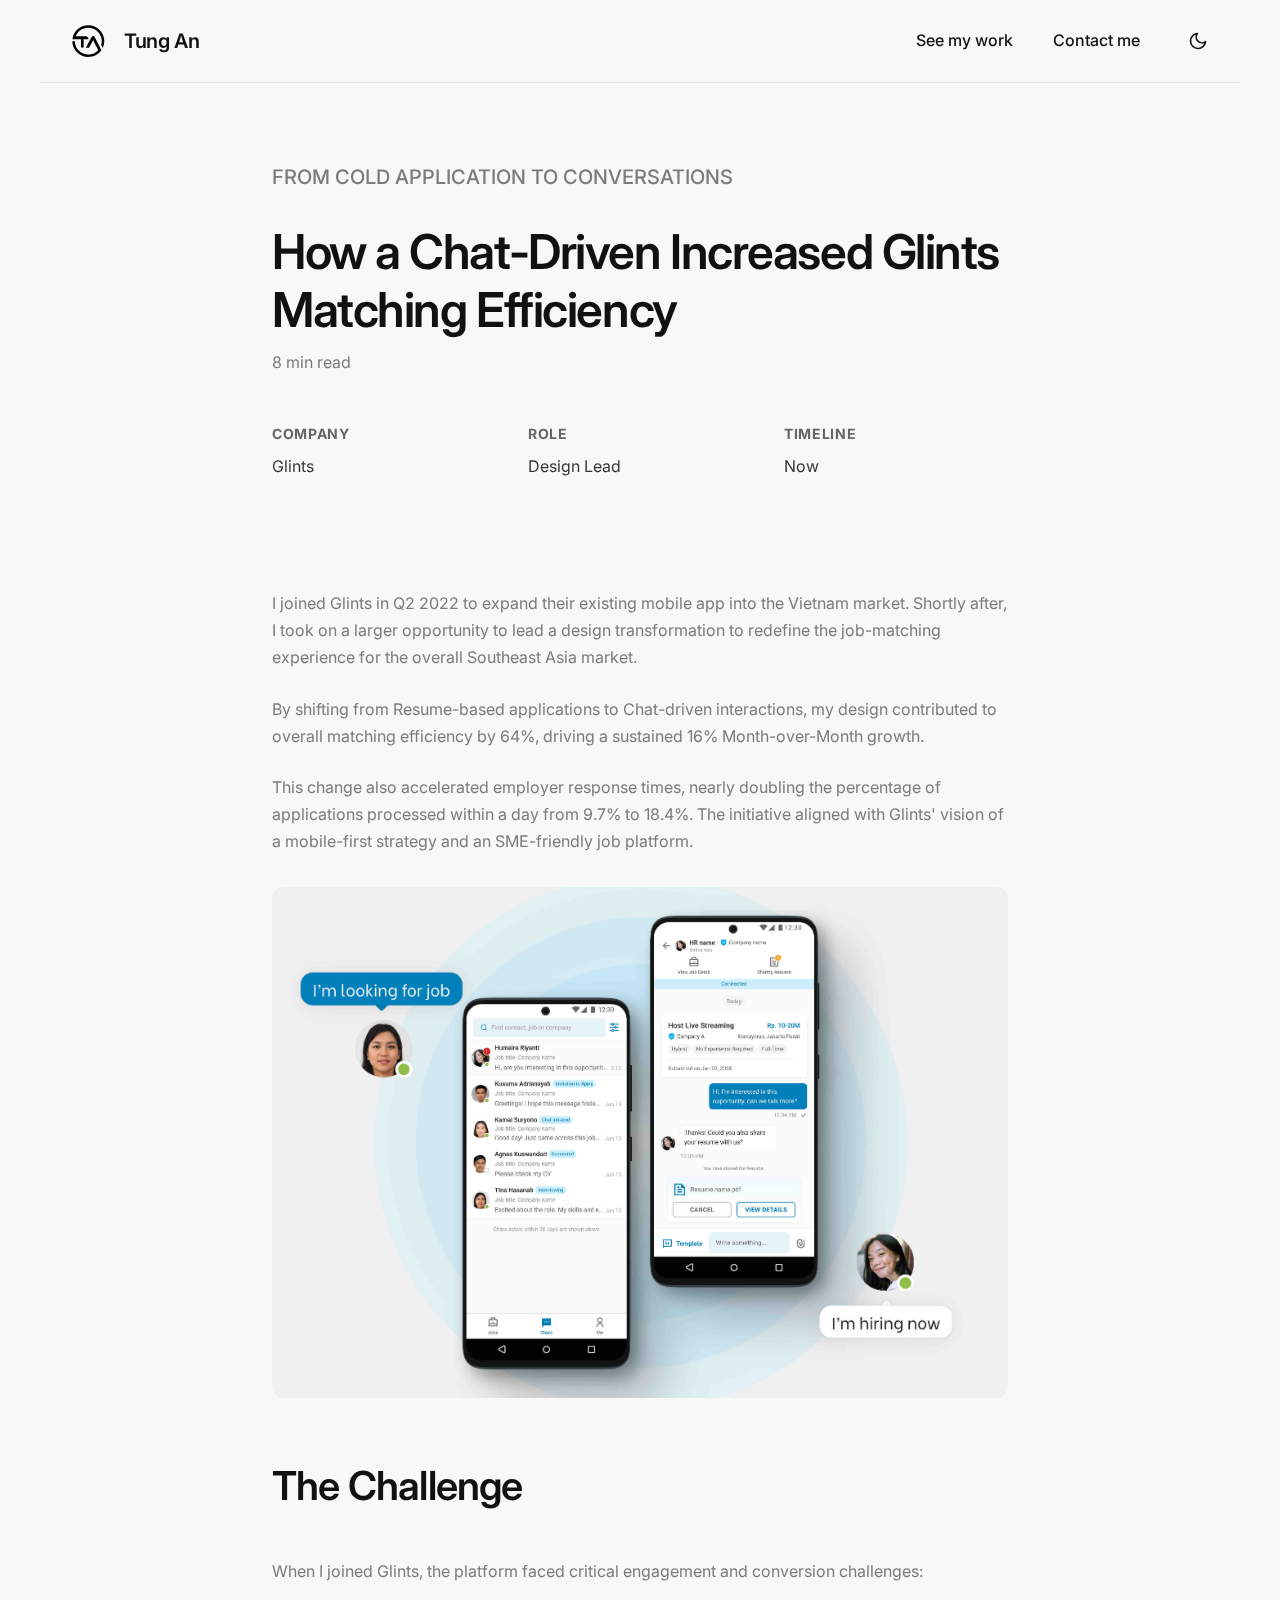
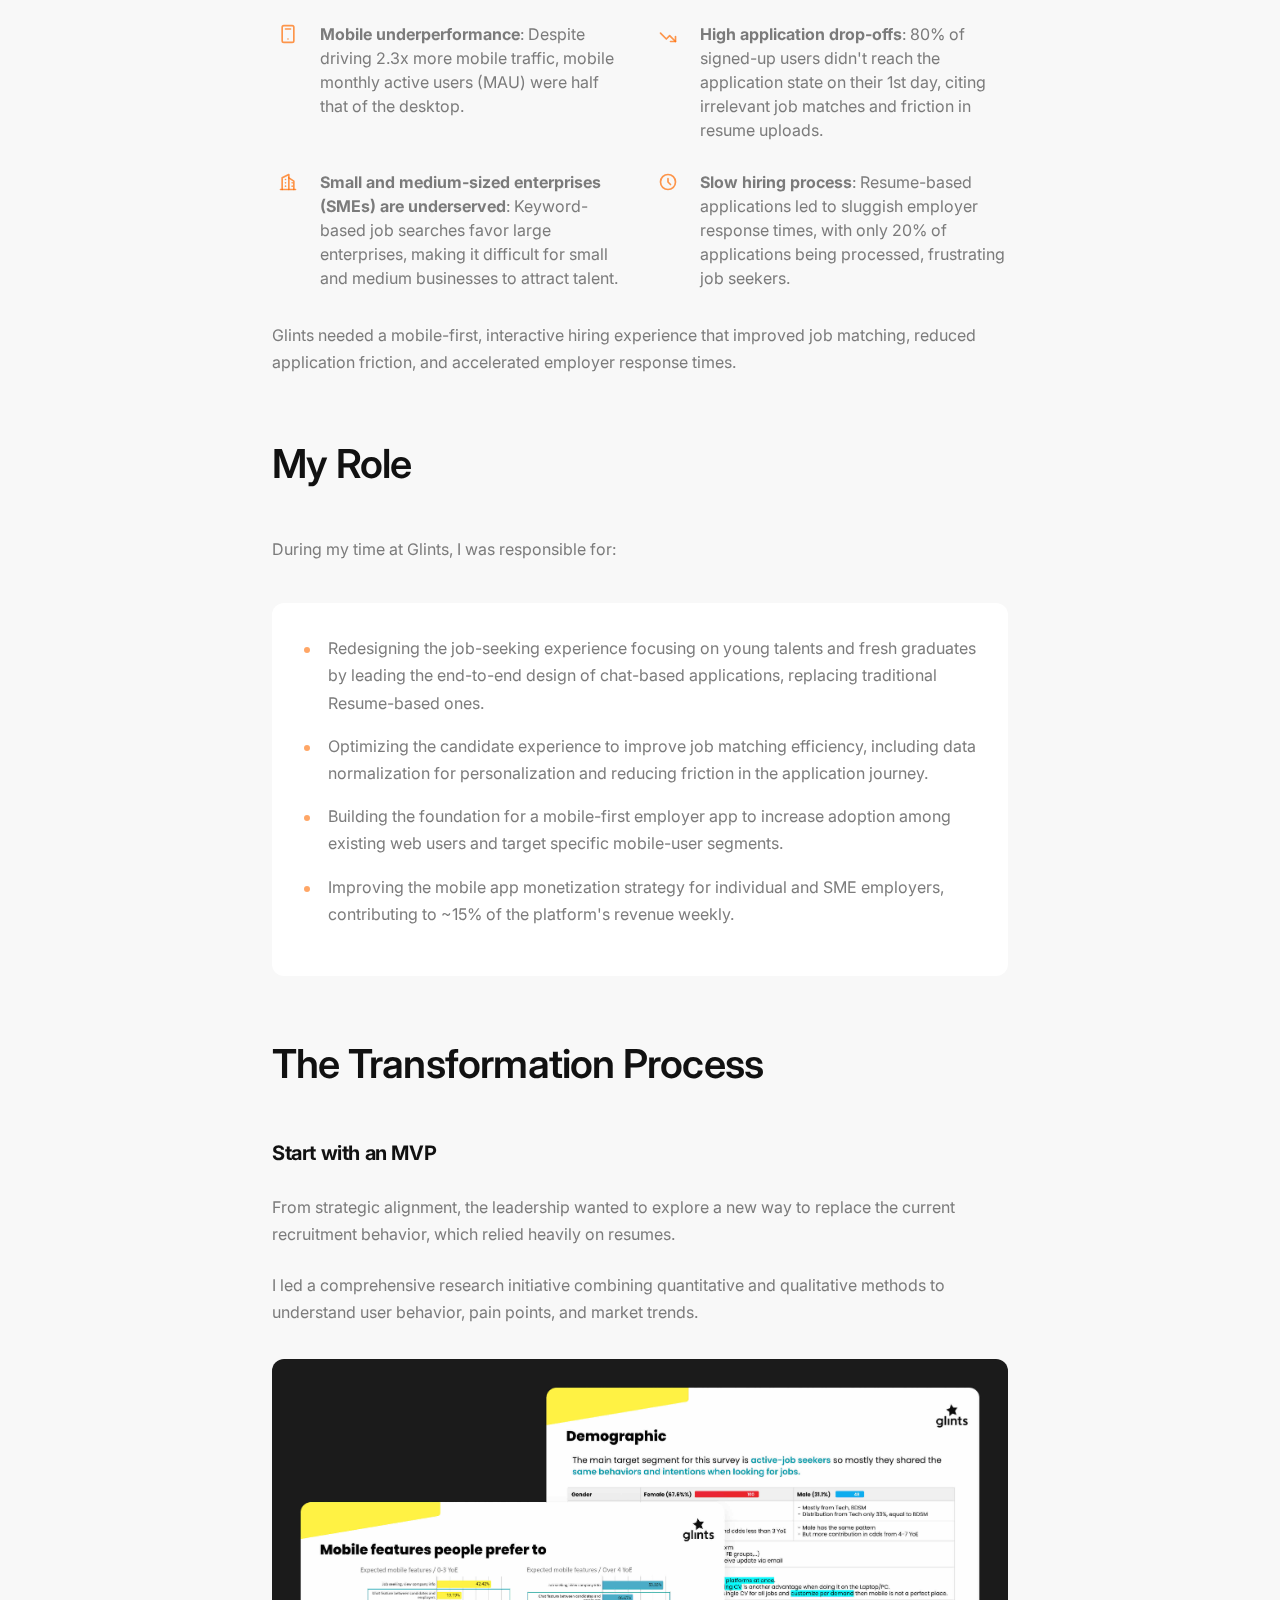
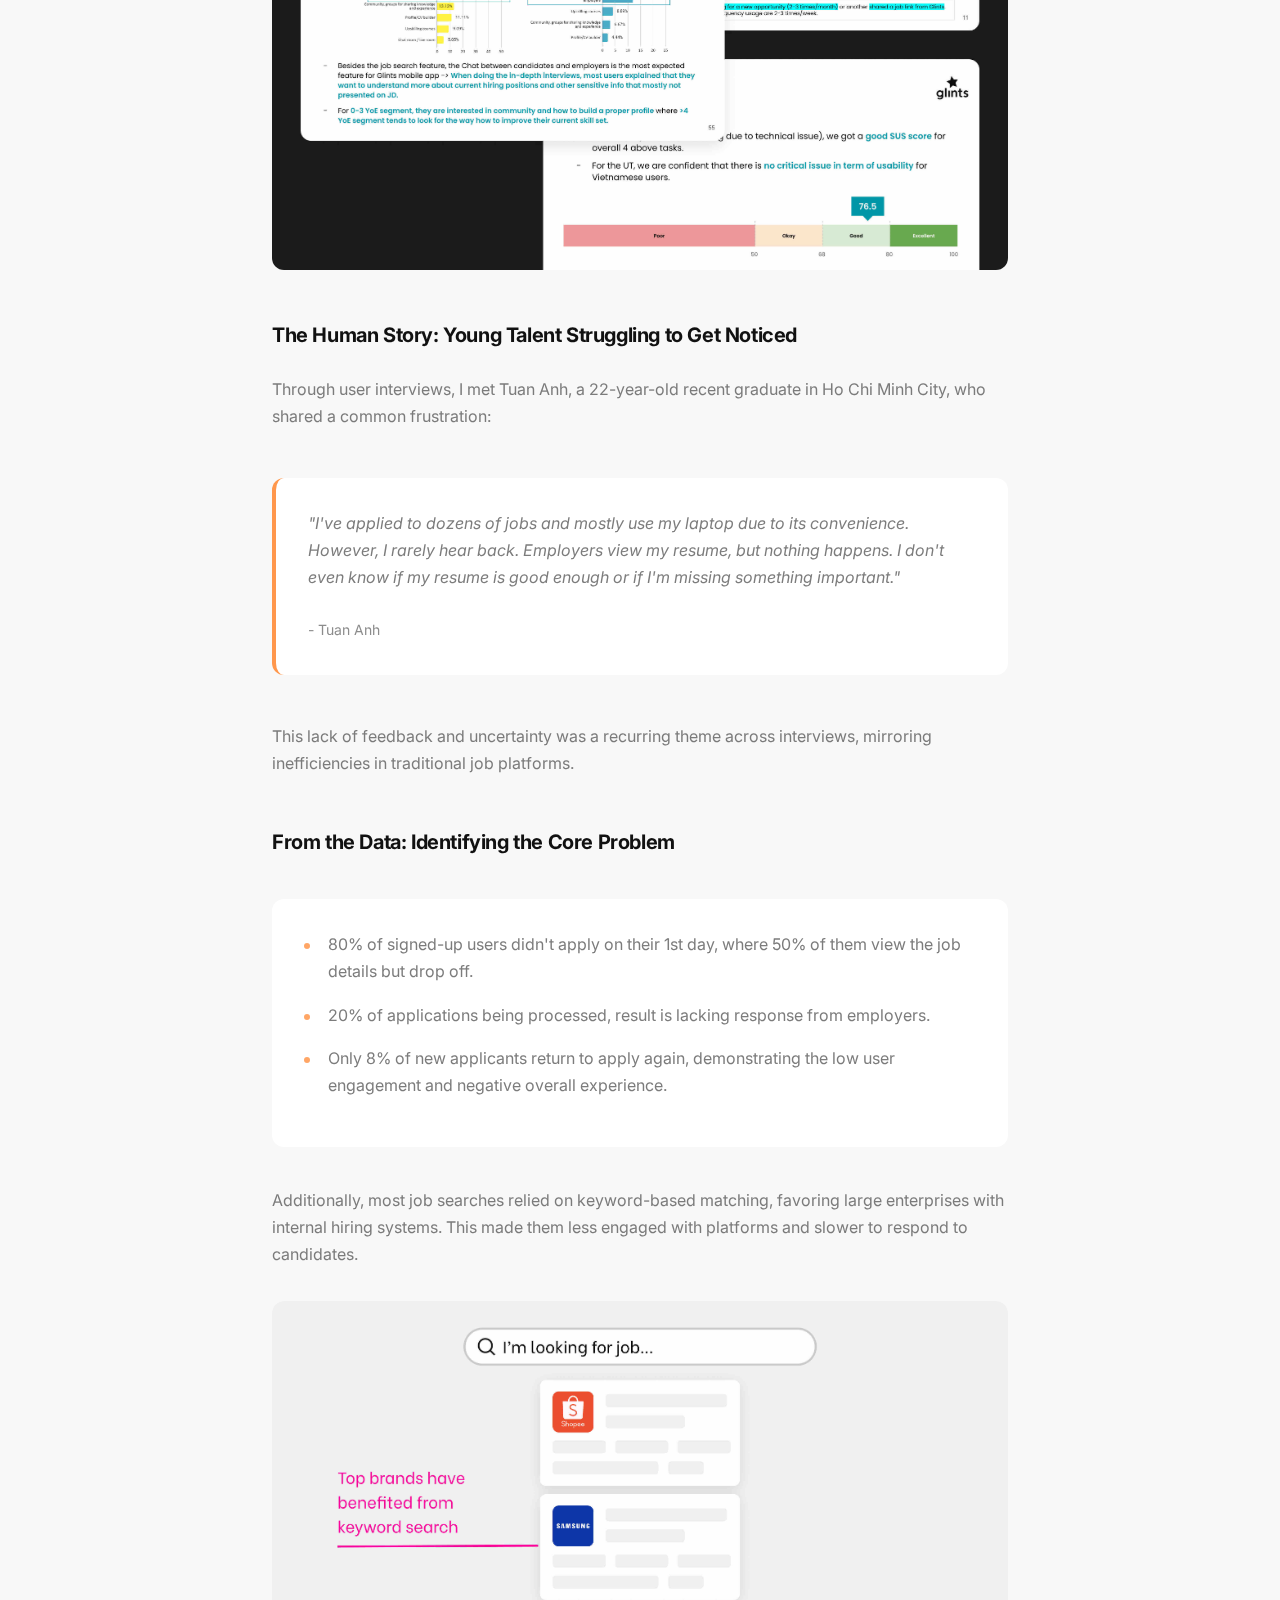
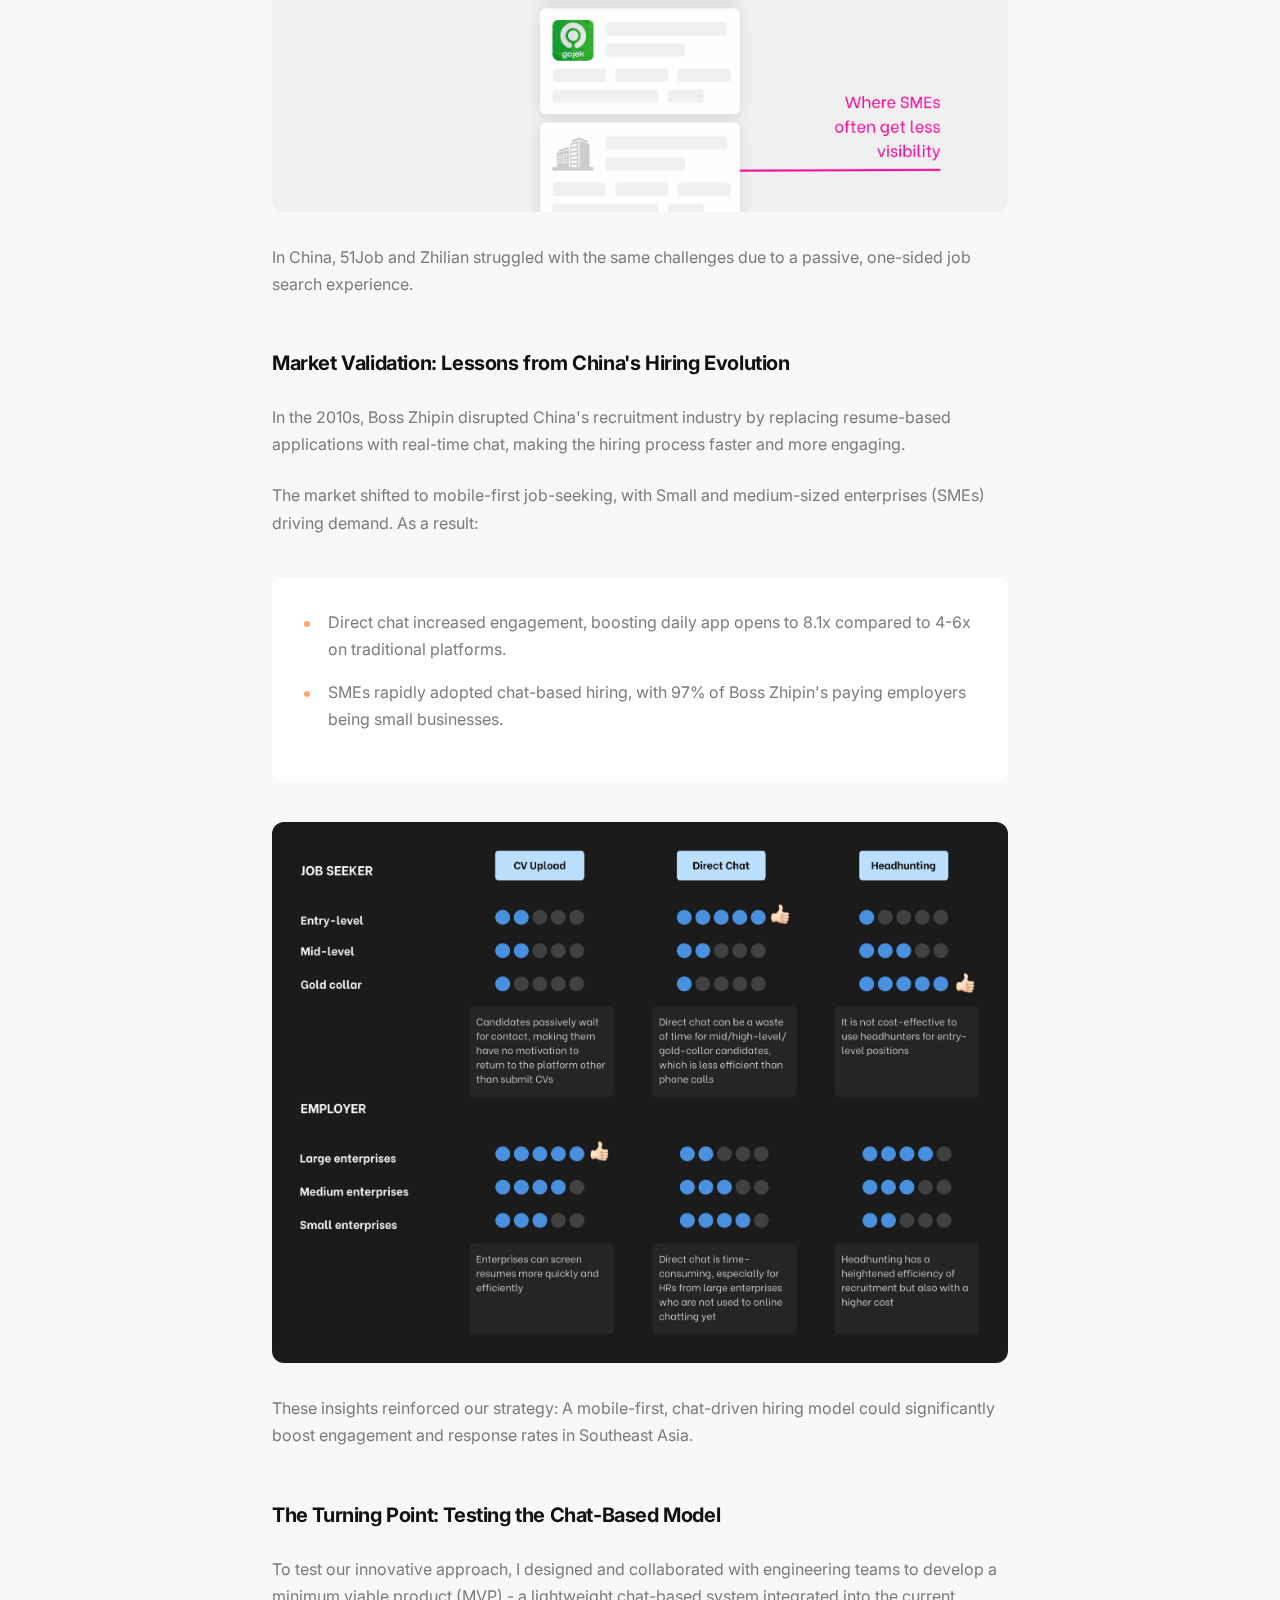
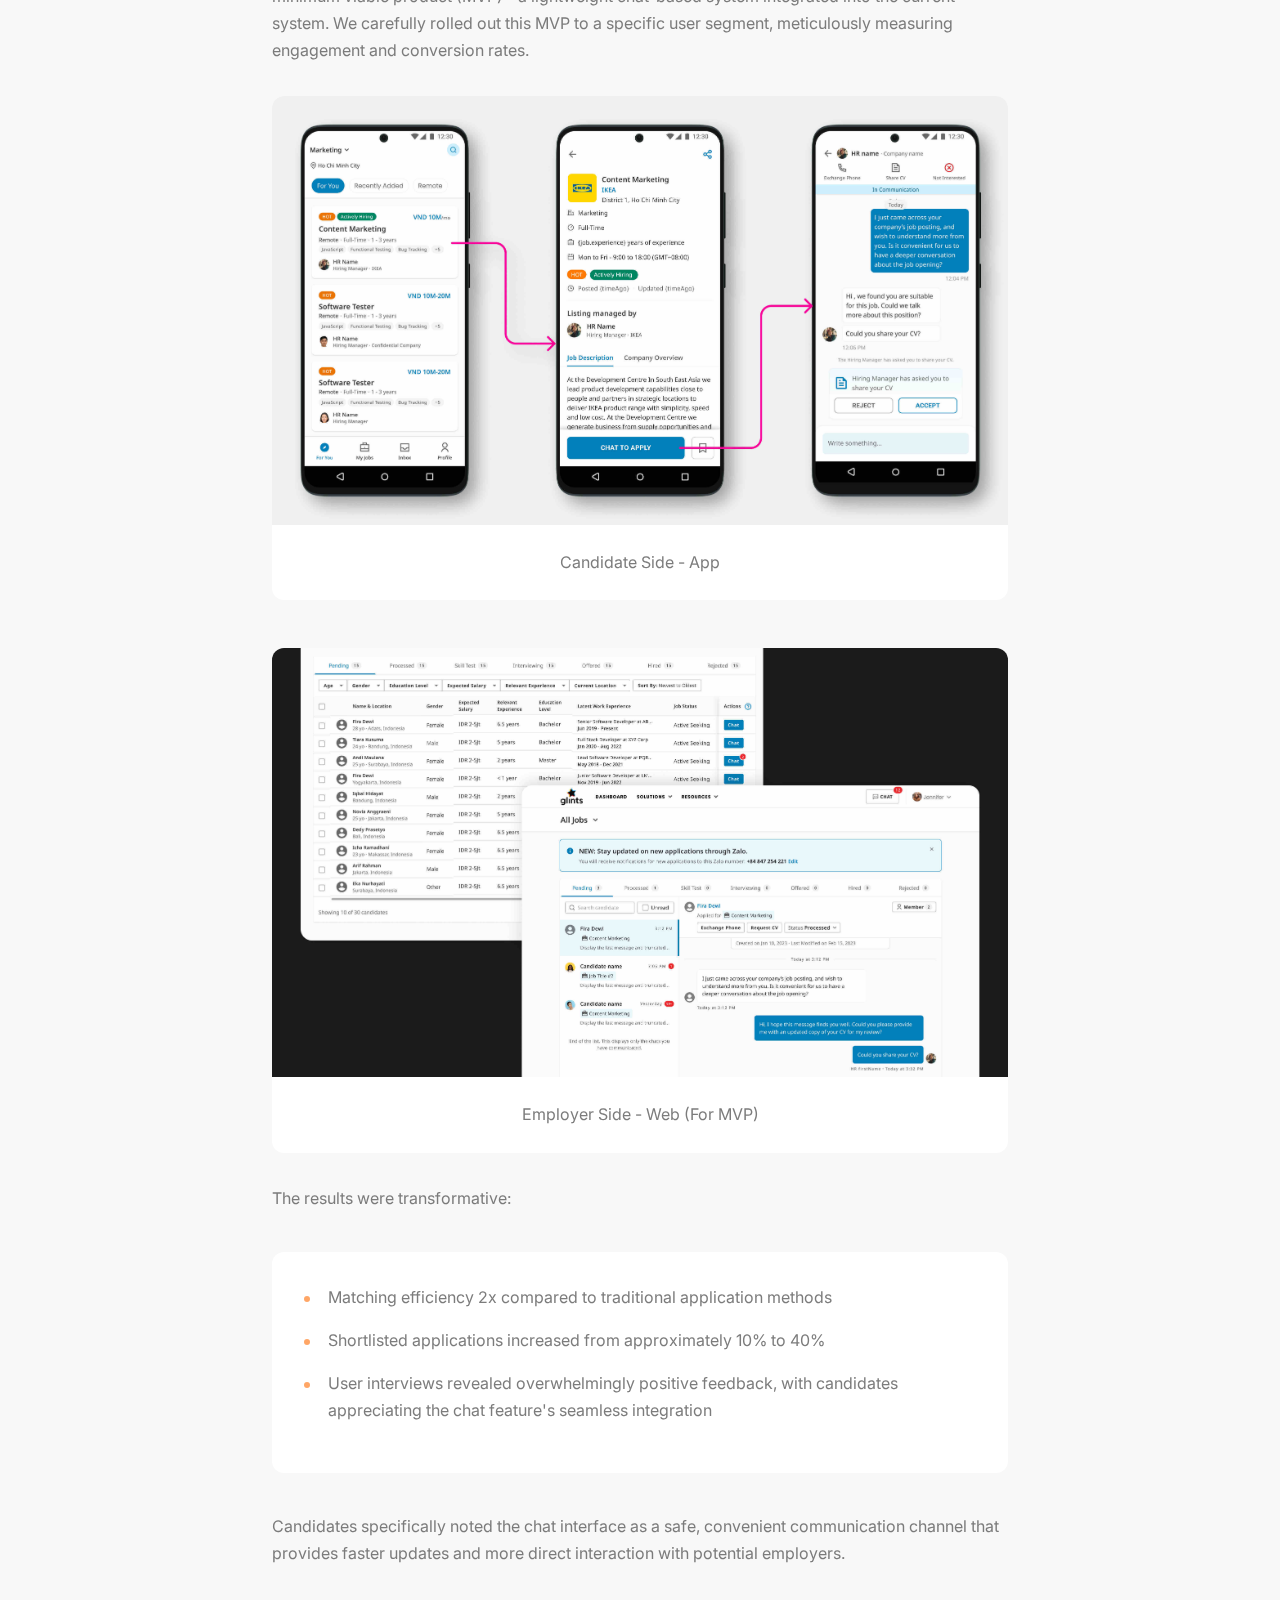
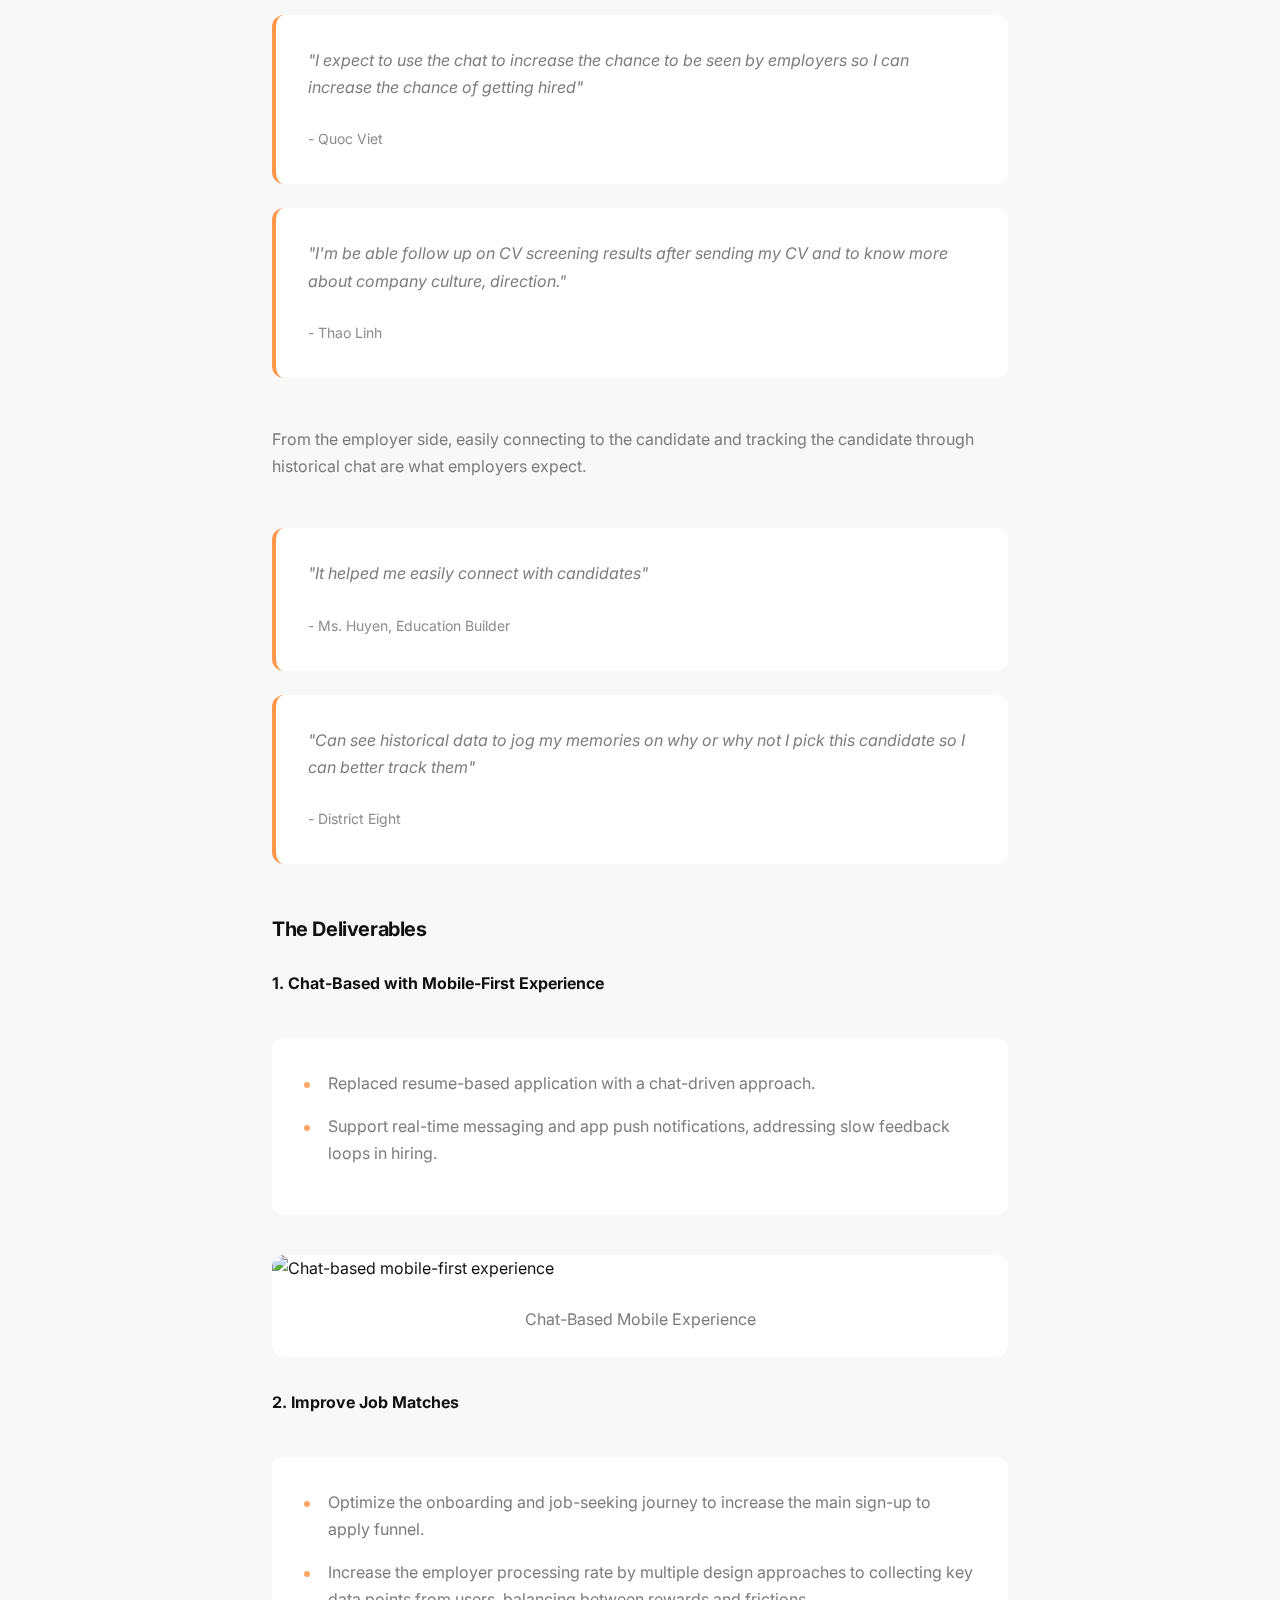
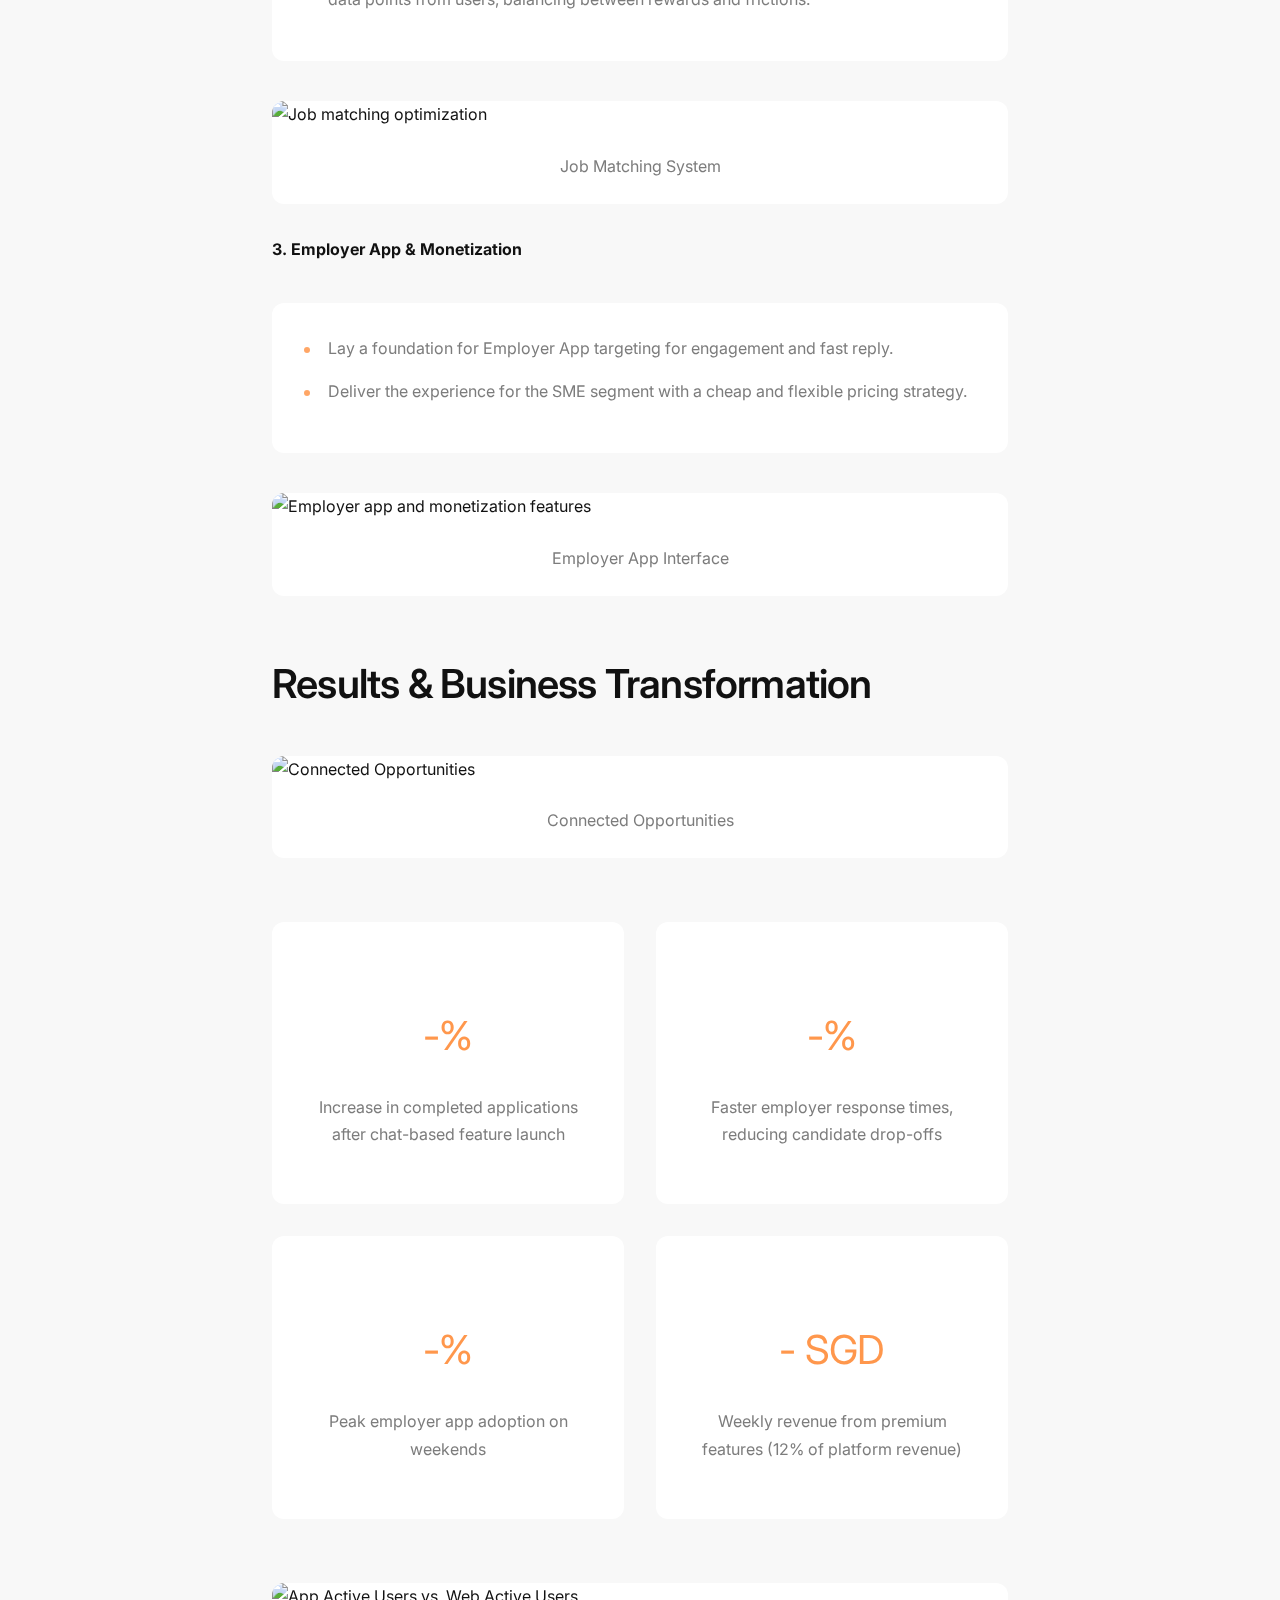
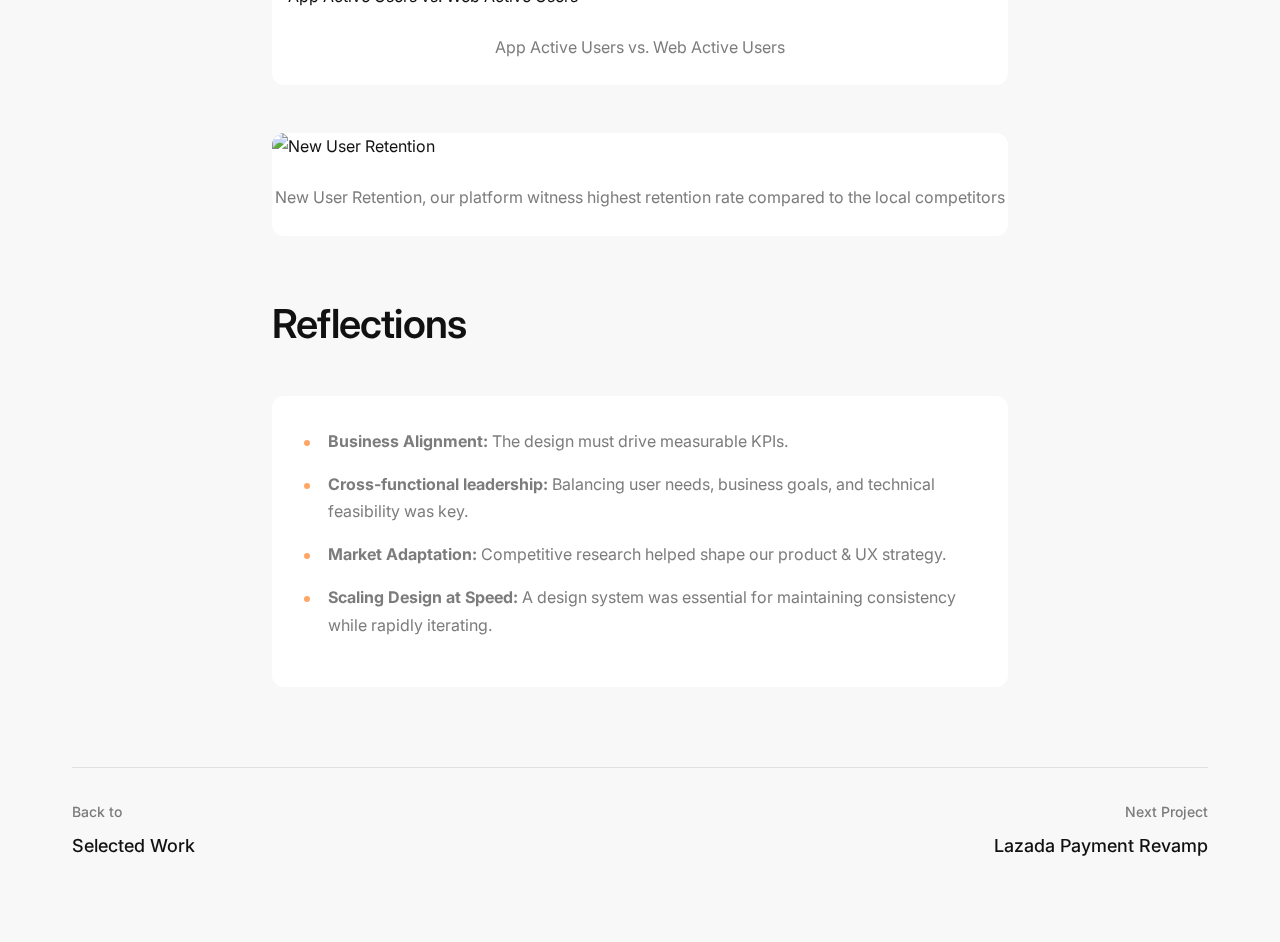
==== glints-case-study.html @ cb6c36f5 "feat: update Glints case study layout and add image captions" ====
<!DOCTYPE html>
<html lang="en">
<head>
    <meta charset="UTF-8">
    <meta name="viewport" content="width=device-width, initial-scale=1.0">
    <title>Glints Case Study - Tung An</title>
    <link rel="stylesheet" href="styles.css">
    <link rel="stylesheet" href="case-study.css">
    <link href="https://fonts.googleapis.com/css2?family=Inter:wght@400;500;600;700&display=swap" rel="stylesheet">
</head>
<body>
    <header>
        <div class="name-group">
            <a href="/" class="name-link">
                <div class="logo-container">
                    <img class="logo-dark" src="assets/ta-logo.svg" alt="TA Logo">
                    <img class="logo-light" src="assets/ta-logo-light.svg" alt="TA Logo Light">
                </div>
                <h1>Tung An</h1>
            </a>
        </div>
        <nav>
            <a href="/#projects">See my work</a>
            <a href="/#contact">Contact me</a>
            <button id="theme-toggle" aria-label="Toggle dark mode">
                <svg class="light-icon" width="24" height="24" viewBox="0 0 24 24" fill="none" xmlns="http://www.w3.org/2000/svg">
                    <path d="M12 17C14.7614 17 17 14.7614 17 12C17 9.23858 14.7614 7 12 7C9.23858 7 7 9.23858 7 12C7 14.7614 9.23858 17 12 17Z" stroke="currentColor" stroke-width="2" stroke-linecap="round" stroke-linejoin="round"/>
                    <path d="M12 1V3M12 21V23M4.22 4.22L5.64 5.64M18.36 18.36L19.78 19.78M1 12H3M21 12H23M4.22 19.78L5.64 18.36M18.36 5.64L19.78 4.22" stroke="currentColor" stroke-width="2" stroke-linecap="round" stroke-linejoin="round"/>
                </svg>
                <svg class="dark-icon" width="24" height="24" viewBox="0 0 24 24" fill="none" xmlns="http://www.w3.org/2000/svg">
                    <path d="M21 12.79A9 9 0 1 1 11.21 3 7 7 0 0 0 21 12.79Z" stroke="currentColor" stroke-width="2" stroke-linecap="round" stroke-linejoin="round"/>
                </svg>
            </button>
        </nav>
    </header>

    <main class="case-study">
        <div class="case-study-hero">
            <p class="hero-subheading">From Cold Application to Conversations</p>
            <h1>How a Chat-Driven Increased Glints Matching Efficiency</h1>
            <p class="read-time">8 min read</p>
            
            <div class="meta-grid">
                <div class="meta-item">
                    <h3>Company</h3>
                    <p>Glints</p>
                </div>
                <div class="meta-item">
                    <h3>Role</h3>
                    <p>Design Lead</p>
                </div>
                <div class="meta-item">
                    <h3>Timeline</h3>
                    <p>Now</p>
                </div>
            </div>

            <div class="case-study-content">
                <p>I joined Glints in Q2 2022 to expand their existing mobile app into the Vietnam market. Shortly after, I took on a larger opportunity to lead a design transformation to redefine the job-matching experience for the overall Southeast Asia market.</p>
                <p>By shifting from Resume-based applications to Chat-driven interactions, my design contributed to overall matching efficiency by 64%, driving a sustained 16% Month-over-Month growth.</p>
                <p>This change also accelerated employer response times, nearly doubling the percentage of applications processed within a day from 9.7% to 18.4%. The initiative aligned with Glints' vision of a mobile-first strategy and an SME-friendly job platform.</p>

                <div class="case-study-image">
                    <img src="assets/glints-1.jpg" alt="Glints mobile-first job platform">
                </div>
            </div>
        </div>

        <div class="case-study-section">
            <h2>The Challenge</h2>
            <p>When I joined Glints, the platform faced critical engagement and conversion challenges:</p>
            <div class="insights-grid">
                <div class="insight-card">
                    <div class="insight-icon">
                        <svg width="24" height="24" viewBox="0 0 24 24" fill="none" xmlns="http://www.w3.org/2000/svg">
                            <path d="M17 2H7C5.89543 2 5 2.89543 5 4V20C5 21.1046 5.89543 22 7 22H17C18.1046 22 19 21.1046 19 20V4C19 2.89543 18.1046 2 17 2Z" stroke="currentColor" stroke-width="2" stroke-linecap="round" stroke-linejoin="round"/>
                            <path d="M12 18H12.01" stroke="currentColor" stroke-width="2" stroke-linecap="round" stroke-linejoin="round"/>
                            <path d="M9 6H15" stroke="currentColor" stroke-width="2" stroke-linecap="round" stroke-linejoin="round"/>
                        </svg>
                    </div>
                    <p><strong>Mobile underperformance</strong>: Despite driving 2.3x more mobile traffic, mobile monthly active users (MAU) were half that of the desktop.</p>
                </div>
                <div class="insight-card">
                    <div class="insight-icon">
                        <svg width="24" height="24" viewBox="0 0 24 24" fill="none" xmlns="http://www.w3.org/2000/svg">
                            <path d="M21 21L14 14L10 18L3 11" stroke="currentColor" stroke-width="2" stroke-linecap="round" stroke-linejoin="round"/>
                            <path d="M21 15V21H15" stroke="currentColor" stroke-width="2" stroke-linecap="round" stroke-linejoin="round"/>
                        </svg>
                    </div>
                    <p><strong>High application drop-offs</strong>: 80% of signed-up users didn't reach the application state on their 1st day, citing irrelevant job matches and friction in resume uploads.</p>
                </div>
                <div class="insight-card">
                    <div class="insight-icon">
                        <svg width="24" height="24" viewBox="0 0 24 24" fill="none" xmlns="http://www.w3.org/2000/svg">
                            <path d="M3 21H21" stroke="currentColor" stroke-width="2" stroke-linecap="round" stroke-linejoin="round"/>
                            <path d="M5 21V7L13 3V21" stroke="currentColor" stroke-width="2" stroke-linecap="round" stroke-linejoin="round"/>
                            <path d="M19 21V11L13 7" stroke="currentColor" stroke-width="2" stroke-linecap="round" stroke-linejoin="round"/>
                            <path d="M9 9V9.01" stroke="currentColor" stroke-width="2" stroke-linecap="round" stroke-linejoin="round"/>
                            <path d="M9 13V13.01" stroke="currentColor" stroke-width="2" stroke-linecap="round" stroke-linejoin="round"/>
                            <path d="M9 17V17.01" stroke="currentColor" stroke-width="2" stroke-linecap="round" stroke-linejoin="round"/>
                            <path d="M17 13V13.01" stroke="currentColor" stroke-width="2" stroke-linecap="round" stroke-linejoin="round"/>
                            <path d="M17 17V17.01" stroke="currentColor" stroke-width="2" stroke-linecap="round" stroke-linejoin="round"/>
                        </svg>
                    </div>
                    <p><strong>Small and medium-sized enterprises (SMEs) are underserved</strong>: Keyword-based job searches favor large enterprises, making it difficult for small and medium businesses to attract talent.</p>
                </div>
                <div class="insight-card">
                    <div class="insight-icon">
                        <svg width="24" height="24" viewBox="0 0 24 24" fill="none" xmlns="http://www.w3.org/2000/svg">
                            <path d="M12 8V12L15 15" stroke="currentColor" stroke-width="2" stroke-linecap="round" stroke-linejoin="round"/>
                            <path d="M21 12C21 16.9706 16.9706 21 12 21C7.02944 21 3 16.9706 3 12C3 7.02944 7.02944 3 12 3C16.9706 3 21 7.02944 21 12Z" stroke="currentColor" stroke-width="2" stroke-linecap="round" stroke-linejoin="round"/>
                        </svg>
                    </div>
                    <p><strong>Slow hiring process</strong>: Resume-based applications led to sluggish employer response times, with only 20% of applications being processed, frustrating job seekers.</p>
                </div>
            </div>
            <p>Glints needed a mobile-first, interactive hiring experience that improved job matching, reduced application friction, and accelerated employer response times.</p>
        </div>

        <div class="case-study-section">
            <h2>My Role</h2>
            <p>During my time at Glints, I was responsible for:</p>
            <div class="key-points">
                <ul>
                    <li>Redesigning the job-seeking experience focusing on young talents and fresh graduates by leading the end-to-end design of chat-based applications, replacing traditional Resume-based ones.</li>
                    <li>Optimizing the candidate experience to improve job matching efficiency, including data normalization for personalization and reducing friction in the application journey.</li>
                    <li>Building the foundation for a mobile-first employer app to increase adoption among existing web users and target specific mobile-user segments.</li>
                    <li>Improving the mobile app monetization strategy for individual and SME employers, contributing to ~15% of the platform's revenue weekly.</li>
                </ul>
            </div>
        </div>

        <div class="case-study-section">
            <h2>The Transformation Process</h2>
            
            <h3>Start with an MVP</h3>
            <p>From strategic alignment, the leadership wanted to explore a new way to replace the current recruitment behavior, which relied heavily on resumes.</p>
            <p>I led a comprehensive research initiative combining quantitative and qualitative methods to understand user behavior, pain points, and market trends.</p>

            <div class="case-study-image">
                <img src="assets/glints-2.jpg" alt="Glints research and user behavior analysis">
            </div>

            <h3>The Human Story: Young Talent Struggling to Get Noticed</h3>
            <p>Through user interviews, I met Tuan Anh, a 22-year-old recent graduate in Ho Chi Minh City, who shared a common frustration:</p>
            <div class="quotes">
                <div class="quote">
                    <p>"I've applied to dozens of jobs and mostly use my laptop due to its convenience. However, I rarely hear back. Employers view my resume, but nothing happens. I don't even know if my resume is good enough or if I'm missing something important."</p>
                    <cite>- Tuan Anh</cite>
                </div>
            </div>
            <p>This lack of feedback and uncertainty was a recurring theme across interviews, mirroring inefficiencies in traditional job platforms.</p>

            <h3>From the Data: Identifying the Core Problem</h3>
            <div class="key-points">
                <ul>
                    <li>80% of signed-up users didn't apply on their 1st day, where 50% of them view the job details but drop off.</li>
                    <li>20% of applications being processed, result is lacking response from employers.</li>
                    <li>Only 8% of new applicants return to apply again, demonstrating the low user engagement and negative overall experience.</li>
                </ul>
            </div>

            <p>Additionally, most job searches relied on keyword-based matching, favoring large enterprises with internal hiring systems. This made them less engaged with platforms and slower to respond to candidates.</p>
            
            <div class="case-study-image">
                <img src="assets/glints-3.jpg" alt="Glints core problem analysis and data insights">
            </div>

            <p>In China, 51Job and Zhilian struggled with the same challenges due to a passive, one-sided job search experience.</p>

            <h3>Market Validation: Lessons from China's Hiring Evolution</h3>
            <p>In the 2010s, Boss Zhipin disrupted China's recruitment industry by replacing resume-based applications with real-time chat, making the hiring process faster and more engaging.</p>
            <p>The market shifted to mobile-first job-seeking, with Small and medium-sized enterprises (SMEs) driving demand. As a result:</p>

            <div class="key-points">
                <ul>
                    <li>Direct chat increased engagement, boosting daily app opens to 8.1x compared to 4-6x on traditional platforms.</li>
                    <li>SMEs rapidly adopted chat-based hiring, with 97% of Boss Zhipin's paying employers being small businesses.</li>
                </ul>
            </div>

            <div class="case-study-image">
                <img src="assets/glints-4.jpg" alt="Glints mobile-first job seeking and SME market shift">
            </div>
            <p>These insights reinforced our strategy: A mobile-first, chat-driven hiring model could significantly boost engagement and response rates in Southeast Asia.</p>

            <h3>The Turning Point: Testing the Chat-Based Model</h3>
            <p>To test our innovative approach, I designed and collaborated with engineering teams to develop a minimum viable product (MVP) - a lightweight chat-based system integrated into the current system. We carefully rolled out this MVP to a specific user segment, meticulously measuring engagement and conversion rates.</p>

            <div class="case-study-image">
                <img src="assets/glints-5.jpg" alt="Glints MVP rollout and engagement metrics">
                <p class="image-caption">Candidate Side - App</p>
            </div>

            <div class="case-study-image">
                <img src="assets/glints-6.jpg" alt="Glints employer interface">
                <p class="image-caption">Employer Side - Web (For MVP)</p>
            </div>

            <p>The results were transformative:</p>
            <div class="key-points">
                <ul>
                    <li>Matching efficiency 2x compared to traditional application methods</li>
                    <li>Shortlisted applications increased from approximately 10% to 40%</li>
                    <li>User interviews revealed overwhelmingly positive feedback, with candidates appreciating the chat feature's seamless integration</li>
                </ul>
            </div>
            <p>Candidates specifically noted the chat interface as a safe, convenient communication channel that provides faster updates and more direct interaction with potential employers.</p>
            <div class="quotes">
                <div class="quote">
                    <p>"I expect to use the chat to increase the chance to be seen by employers so I can increase the chance of getting hired"</p>
                    <cite>- Quoc Viet</cite>
                </div>
                <div class="quote">
                    <p>"I'm be able follow up on CV screening results after sending my CV and to know more about company culture, direction."</p>
                    <cite>- Thao Linh</cite>
                </div>
            </div>
            <p>From the employer side, easily connecting to the candidate and tracking the candidate through historical chat are what employers expect.</p>
            <div class="quotes">
                <div class="quote">
                    <p>"It helped me easily connect with candidates"</p>
                    <cite>- Ms. Huyen, Education Builder</cite>
                </div>
                <div class="quote">
                    <p>"Can see historical data to jog my memories on why or why not I pick this candidate so I can better track them"</p>
                    <cite>- District Eight</cite>
                </div>
            </div>

            <h3>The Deliverables</h3>

            <h4>1. Chat-Based with Mobile-First Experience</h4>
            <div class="key-points">
                <ul>
                    <li>Replaced resume-based application with a chat-driven approach.</li>
                    <li>Support real-time messaging and app push notifications, addressing slow feedback loops in hiring.</li>
                </ul>
            </div>

            <div class="case-study-image">
                <img src="assets/glints-7.jpg" alt="Chat-based mobile-first experience">
                <p class="image-caption">Chat-Based Mobile Experience</p>
            </div>

            <h4>2. Improve Job Matches</h4>
            <div class="key-points">
                <ul>
                    <li>Optimize the onboarding and job-seeking journey to increase the main sign-up to apply funnel.</li>
                    <li>Increase the employer processing rate by multiple design approaches to collecting key data points from users, balancing between rewards and frictions.</li>
                </ul>
            </div>

            <div class="case-study-image">
                <img src="assets/glints-8.jpg" alt="Job matching optimization">
                <p class="image-caption">Job Matching System</p>
            </div>

            <h4>3. Employer App & Monetization</h4>
            <div class="key-points">
                <ul>
                    <li>Lay a foundation for Employer App targeting for engagement and fast reply.</li>
                    <li>Deliver the experience for the SME segment with a cheap and flexible pricing strategy.</li>
                </ul>
            </div>

            <div class="case-study-image">
                <img src="assets/glints-9.jpg" alt="Employer app and monetization features">
                <p class="image-caption">Employer App Interface</p>
            </div>
        </div>

        <div class="case-study-section">
            <h2>Results & Business Transformation</h2>
            
            <div class="case-study-image">
                <img src="assets/placeholder-1.png" alt="Connected Opportunities">
                <p class="image-caption">Connected Opportunities</p>
            </div>

            <div class="results-grid">
                <div class="result-item">
                    <h3>65%</h3>
                    <p>Increase in completed applications after chat-based feature launch</p>
                </div>
                <div class="result-item">
                    <h3>53%</h3>
                    <p>Faster employer response times, reducing candidate drop-offs</p>
                </div>
                <div class="result-item">
                    <h3>30%</h3>
                    <p>Peak employer app adoption on weekends</p>
                </div>
                <div class="result-item">
                    <h3>2,500+ SGD</h3>
                    <p>Weekly revenue from premium features (12% of platform revenue)</p>
                </div>
            </div>

            <div class="case-study-image">
                <img src="assets/placeholder-2.png" alt="App Active Users vs. Web Active Users">
                <p class="image-caption">App Active Users vs. Web Active Users</p>
            </div>

            <div class="case-study-image">
                <img src="assets/placeholder-3.png" alt="New User Retention">
                <p class="image-caption">New User Retention, our platform witness highest retention rate compared to the local competitors</p>
            </div>
        </div>

        <div class="case-study-section">
            <h2>Reflections</h2>
            <div class="key-points">
                <ul>
                    <li><strong>Business Alignment:</strong> The design must drive measurable KPIs.</li>
                    <li><strong>Cross-functional leadership:</strong> Balancing user needs, business goals, and technical feasibility was key.</li>
                    <li><strong>Market Adaptation:</strong> Competitive research helped shape our product & UX strategy.</li>
                    <li><strong>Scaling Design at Speed:</strong> A design system was essential for maintaining consistency while rapidly iterating.</li>
                </ul>
            </div>
        </div>

        <div class="case-study-nav">
            <a href="/#projects" class="nav-link">
                <span class="nav-label">Back to</span>
                <span class="nav-title">Selected Work</span>
            </a>
            <a href="lazada-case-study.html" class="nav-link">
                <span class="nav-label">Next Project</span>
                <span class="nav-title">Lazada Payment Revamp</span>
            </a>
        </div>
    </main>

    <script src="script.js"></script>
</body>
</html>
---- styles.css ----
:root {
    --primary-color: #111111;
    --secondary-color: #666666;
    --background-color: #f8f8f8;
    --background-rgb: 248, 248, 248;
    --background-alt: #fff;
    --accent-color: #333333;
    --primary-rgb: 17, 17, 17;
    --spacing-unit: 5rem;
    --max-width: 1200px;
    --transition-speed: 0.3s;
    --border-radius: 12px;
    --header-height: 5rem;
    --scroll-margin: calc(var(--header-height) + 2rem);
    --highlight-color: rgba(255, 107, 0, 0.8);
    --highlight-color-secondary: rgba(255, 165, 0, 0.9);
    --item-bg-light: rgba(0, 0, 0, 0.03);
    --item-bg-dark: rgba(255, 255, 255, 0.05);
}

@media (prefers-color-scheme: dark) {
    :root:not([data-theme='light']) {
        --primary-color: #ffffff;
        --secondary-color: #a0a0a0;
        --background-color: #111111;
        --background-rgb: 17, 17, 17;
        --background-alt: #1a1a1a;
        --accent-color: #e0e0e0;
        --primary-rgb: 255, 255, 255;
    }
}

[data-theme='dark'] {
    --primary-color: #ffffff;
    --secondary-color: #a0a0a0;
    --background-color: #111111;
    --background-rgb: 17, 17, 17;
    --background-alt: #1a1a1a;
    --accent-color: #e0e0e0;
    --primary-rgb: 255, 255, 255;
    --item-bg-light: rgba(255, 255, 255, 0.05);
    --item-bg-dark: rgba(255, 255, 255, 0.08);
}

body {
    background-color: var(--background-color);
    color: var(--primary-color);
    font-family: 'Inter', sans-serif;
    transition: background-color var(--transition-speed) ease, color var(--transition-speed) ease;
    -webkit-font-smoothing: antialiased;
    -moz-osx-font-smoothing: grayscale;
    text-rendering: optimizeLegibility;
    transform: translate3d(0, 0, 0);
}

#theme-toggle {
    background: none;
    border: none;
    cursor: pointer;
    padding: 0;
    color: var(--primary-color);
    display: flex;
    align-items: center;
    justify-content: center;
    transition: opacity 0.3s ease;
    height: 24px;
    margin-left: 0.5rem;
    transition: color var(--transition-speed) ease, opacity var(--transition-speed) ease;
}

#theme-toggle:hover {
    opacity: 0.8;
}

#theme-toggle svg {
    width: 20px;
    height: 20px;
}

#theme-toggle .light-icon {
    display: none;
}

#theme-toggle .dark-icon {
    display: block;
}

[data-theme='dark'] #theme-toggle .light-icon {
    display: block;
}

[data-theme='dark'] #theme-toggle .dark-icon {
    display: none;
}

@media (prefers-color-scheme: dark) {
    :root:not([data-theme='light']) #theme-toggle .light-icon {
        display: block;
    }
    
    :root:not([data-theme='light']) #theme-toggle .dark-icon {
        display: none;
    }
}

* {
    margin: 0;
    padding: 0;
    box-sizing: border-box;
    -webkit-tap-highlight-color: transparent;
}

body {
    font-family: 'Inter', -apple-system, BlinkMacSystemFont, sans-serif;
    line-height: 1.7;
    color: var(--primary-color);
    background-color: var(--background-color);
    padding: 0;
    margin: 0;
    overflow-x: hidden;
}

main {
    max-width: var(--max-width);
    margin: 0 auto;
    padding: 5rem 2rem 0;
    transform: translate3d(0, 0, 0);
    backface-visibility: hidden;
    perspective: 1000px;
    will-change: transform;
}

header {
    position: sticky;
    top: 0;
    left: 0;
    right: 0;
    z-index: 1000;
    padding: 1.5rem 2rem;
    max-width: var(--max-width);
    margin: 0 auto;
    display: flex;
    justify-content: space-between;
    align-items: center;
    background-color: rgba(var(--background-rgb), 0.85);
    backdrop-filter: blur(8px);
    -webkit-backdrop-filter: blur(8px);
    border-bottom: 1px solid rgba(var(--primary-rgb), 0.08);
    transition: 
        background-color var(--transition-speed) ease,
        border-color var(--transition-speed) ease;
    /* Performance improvements */
    transform: translate3d(0, 0, 0);
    backface-visibility: hidden;
    perspective: 1000px;
    will-change: backdrop-filter, transform;
}

header nav {
    display: flex;
    align-items: center;
    gap: 2.5rem;
}

header nav a {
    color: var(--primary-color);
    text-decoration: none;
    font-weight: 500;
    font-size: 1rem;
    position: relative;
    transition: opacity var(--transition-speed) ease;
}

header nav a::after {
    content: '';
    position: absolute;
    width: 100%;
    height: 2px;
    bottom: -4px;
    left: 0;
    background-color: var(--primary-color);
    transform: scaleX(0);
    transform-origin: bottom right;
    transition: transform 0.3s ease;
}

header nav a:hover::after {
    transform: scaleX(1);
    transform-origin: bottom left;
}

header .logo-container {
    height: 32px;
    width: 32px;
    margin-right: 1rem;
    position: relative;
}

header .logo-container img {
    height: 100%;
    width: auto;
    position: absolute;
}

header h1 {
    transition: none !important;
}

@media (max-width: 768px) {
    header .logo-container {
        height: 28px;
    }
    
    .name-group h1 {
        display: none;
    }
}

@media (max-width: 480px) {
    header .logo-container {
        height: 24px;
    }
    
    .name-group {
        gap: 0.15rem;
    }
}

section {
    margin: calc(var(--spacing-unit) * 2) 0;
    position: relative;
    opacity: 0;
    transform: translateY(30px);
    transition: 
        opacity 0.6s ease-out,
        transform 0.6s ease-out,
        background-color var(--transition-speed) ease,
        color var(--transition-speed) ease;
    will-change: opacity, transform;
    scroll-margin-top: var(--scroll-margin);
    transform: translate3d(0, 0, 0);
    backface-visibility: hidden;
    perspective: 1000px;
    will-change: transform, opacity;
}

section#projects {
    margin: calc(var(--spacing-unit) * 2) 0;
    scroll-margin-top: var(--scroll-margin);
}

section.is-visible {
    opacity: 1;
    transform: translateY(0);
}

h1 {
    font-size: 1.25rem;
    font-weight: 600;
    letter-spacing: -0.02em;
    transition: color var(--transition-speed) ease;
}

h1 a {
    color: var(--primary-color);
    text-decoration: none;
    transition: opacity var(--transition-speed) ease;
}

h1 a:hover {
    opacity: 0.8;
}

h2 {
    font-size: 2.5rem;
    line-height: 1.2;
    margin-bottom: 3rem;
    font-weight: 600;
    max-width: 1000px;
    letter-spacing: -0.02em;
    color: var(--primary-color);
    transition: color var(--transition-speed) ease;
}

h2 a {
    color: var(--secondary-color);
    text-decoration: none;
    opacity: 0.5;
    transition: opacity 0.2s ease;
}

h2 a:hover {
    opacity: 1;
}

#intro h2 {
    font-size: 4rem;
    line-height: 1;
    margin-bottom: 2rem;
}

#intro h2 a {
    color: var(--primary-color);
}

#approach h2 {
    font-size: 3.25rem;
    max-width: 800px;
    color: var(--secondary-color);
    font-weight: 500;
    line-height: 1.3;
}

#approach h2 a {
    color: var(--secondary-color);
}

.intro-text {
    font-size: 1.75rem;
    line-height: 1.4;
    max-width: 800px;
    color: var(--secondary-color);
    letter-spacing: -0.02em;
    margin-top: 1.5rem;
    font-weight: 400;
}

footer h2 {
    font-size: 2.5rem;
    margin-bottom: 3rem;
    max-width: 800px;
    letter-spacing: -0.02em;
}

#experience {
    position: relative;
    width: 100vw;
    left: 50%;
    right: 50%;
    margin-left: -50vw;
    margin-right: -50vw;
    background: var(--background-color);
}

#experience h2 {
    max-width: var(--max-width);
    margin-left: auto;
    margin-right: auto;
    padding: 0 2rem;
}

.scroll-container {
    position: relative;
    max-width: 100%;
    transform: translate3d(0, 0, 0);
    backface-visibility: hidden;
    perspective: 1000px;
    will-change: transform;
}

.company-grid {
    display: flex;
    overflow-x: auto;
    gap: 2rem;
    padding-top: 2rem;
    padding-bottom: 2rem;
    padding-left: max(2rem, calc((100vw + 3.5rem - var(--max-width)) / 2));
    padding-right: 2rem;
    margin: 0;
    -webkit-overflow-scrolling: touch;
    scroll-behavior: smooth;
    scrollbar-width: none;
    -ms-overflow-style: none;
    width: 100%;
    justify-content: flex-start;
    transform: translate3d(0, 0, 0);
    backface-visibility: hidden;
    perspective: 1000px;
    will-change: transform;
}

.company-grid::-webkit-scrollbar {
    display: none;
}

.company {
    flex: 0 0 400px;
    min-width: 400px;
    /* padding: 2rem; */
    transform: translateY(0);
    transition: transform var(--transition-speed) ease;
    opacity: 0;
    transform: translateY(20px);
    transition: 
        opacity 0.5s ease-out,
        transform 0.6s ease-out,
        color var(--transition-speed) ease;
    transform: translate3d(0, 0, 0);
    backface-visibility: hidden;
    perspective: 1000px;
    will-change: transform, opacity;
}

.company:hover {
    transform: translateY(-5px);
}

.company img {
    height: 64px;
    width: auto;
    margin-bottom: 2rem;
    opacity: 0.9;
}

.company:hover img {
    opacity: 1;
}

.company h3 {
    font-size: 1.25rem;
    margin-bottom: 0.75rem;
    font-weight: 600;
    color: var(--primary-color);
    letter-spacing: -0.01em;
}

.company p {
    font-size: 1rem;
    color: var(--secondary-color);
    line-height: 1.7;
}

.is-visible .company:nth-child(1) { transition-delay: 0.05s; }
.is-visible .company:nth-child(2) { transition-delay: 0.1s; }
.is-visible .company:nth-child(3) { transition-delay: 0.15s; }

.expertise-grid {
    display: grid;
    grid-template-columns: repeat(3, 1fr);
    gap: 3rem;
    margin-top: 4rem;
    max-width: var(--max-width);
}

.expertise-item {
    padding: 0;
    opacity: 0;
    transform: translateY(20px);
    transition: 
        transform var(--transition-speed) ease,
        opacity var(--transition-speed) ease;
    will-change: opacity, transform;
    transform: translate3d(0, 0, 0);
    backface-visibility: hidden;
    perspective: 1000px;
    will-change: transform, opacity;
}

.expertise-item:hover {
    transform: translateY(-5px);
}

.expertise-item h3 {
    font-size: 1.25rem;
    margin-bottom: 1rem;
    font-weight: 600;
    color: var(--primary-color);
    letter-spacing: -0.02em;
}

.expertise-item p {
    font-size: 1rem;
    color: var(--secondary-color);
    line-height: 1.7;
}

.is-visible .expertise-item, .is-visible .expertise-item:hover {
    opacity: 1;
    transform: translateY(0);
}

.is-visible .expertise-item:nth-child(1) { transition-delay: 0.05s; }
.is-visible .expertise-item:nth-child(2) { transition-delay: 0.1s; }
.is-visible .expertise-item:nth-child(3) { transition-delay: 0.15s; }

footer {
    max-width: var(--max-width);
    margin: 10rem auto 6rem;
    padding: 0 2rem;
    position: relative;
    z-index: 2;
    opacity: 0;
    transform: translateY(2rem);
    transition: all 0.6s ease-out !important;
    will-change: opacity, transform;
}

footer.is-visible {
    opacity: 1;
    transform: translateY(0);
}

.contact-links {
    margin-top: 2.5rem;
}

.contact-links a {
    color: var(--primary-color);
    text-decoration: none;
    margin-right: 3rem;
    font-weight: 500;
    font-size: 1.125rem;
    transition: transform var(--transition-speed) ease;
    position: relative;
}

.contact-links a:hover {
    color: var(--accent-color);
}

.contact-links a::after {
    content: '';
    position: absolute;
    width: 100%;
    height: 1px;
    bottom: -4px;
    left: 0;
    background-color: var(--accent-color);
    transform: scaleX(0);
    transform-origin: right;
    transition: transform var(--transition-speed) ease;
}

.contact-links a:hover::after {
    transform: scaleX(1);
    transform-origin: left;
}

@media (max-width: 1024px) {
    .expertise-grid {
        grid-template-columns: repeat(2, 1fr);
        gap: 2.5rem;
    }
}

@media (max-width: 768px) {
    :root {
        --spacing-unit: 3rem;
        --mobile-padding: 1.5rem;
        --header-height: 4rem;
        --scroll-margin: calc(var(--header-height) + 1rem);
    }

    main {
        display: flex;
        flex-direction: column;
        padding: 0 2rem;
        padding-top: 4rem;
    }

    /* Section order */
    #intro { order: 1; }
    #approach { order: 2; }
    #projects { order: 3; }
    #current { order: 4; }
    #experience { order: 5; }
    #expertise { order: 6; }

    /* Typography */
    h2 {
        font-size: 1.75rem;
        line-height: 1.3;
        margin-bottom: 2rem;
    }

    #intro h2 {
        font-size: 2rem;
        line-height: 1.2;
    }

    #approach h2 {
        font-size: 1.5rem;
        line-height: 1.4;
    }

    header {
        padding: 1rem var(--mobile-padding);
    }

    section {
        margin: var(--spacing-unit) 0;
        padding: 0;
    }

    #experience {
        width: 100%;
        left: auto;
        right: auto;
        margin: var(--spacing-unit) 0;
        /* padding: 0 1rem; */
        background: none;
    }

    #experience h2 {
        padding: 0;
        margin-bottom: 2rem;
    }

    footer {
        margin: 4rem 0;
        padding: 0 2rem;
    }


    .company-grid {
        display: flex;
        flex-direction: column;
        padding: 0;
        overflow: visible;
        gap: 2rem;
        margin: 0;
    }

    .company {
        flex: none;
        width: 100%;
        min-width: unset;
        padding: 1.5rem;
        margin: 0;
        background-color: var(--background-alt);
        border-radius: var(--border-radius);
    }

    .company img {
        /* max-width: 60px; */
        margin-bottom: 1.5rem;
    }

    /* Remove scroll functionality */
    .scroll-arrow {
        display: none;
    }

    /* Project grid */
    .project-grid {
        grid-template-columns: 1fr;
        gap: 1.5rem;
        margin-top: 2rem;
    }

    /* Expertise grid */
    .expertise-grid {
        grid-template-columns: 1fr;
        gap: 2rem;
        margin-top: 2rem;
    }

    .current-role {
        padding: 1.5rem;
        background-color: var(--background-alt);
        border-radius: var(--border-radius);
    }

    .current-role img {
        max-width: 60px;
        margin-bottom: 1.5rem;
    }

    footer h2 {
        font-size: 1.75rem;
        margin-bottom: 1.5rem;
    }

    h2 a {
        font-size: 1.5rem;
    }

    .intro-text {
        font-size: 1.1rem;
        line-height: 1.6;
        margin: 1rem 0;
    }

    .intro-text .highlight {
        font-size: 1.1rem;
    }
}

@media (max-width: 480px) {
    :root {
        --header-height: 3.5rem;
        --scroll-margin: calc(var(--header-height) + 1rem);
    }

    main {
        padding: 0 1.5rem;
    }

    header {
        padding: 1rem 2rem;
    }

    header nav {
        gap: 1rem;
    }

    section {
        padding: 0 0.5rem;
    }

    h2 {
        font-size: 1.75rem;
    }

    #intro h2 {
        font-size: 1.75rem;
    }

    .intro-text {
        font-size: 1rem;
        line-height: 1.5;
        margin: 0.75rem 0;
    }

    .intro-text .highlight {
        font-size: 1rem;
    }

    .company {
        flex: 0 0 100%;
        padding: 1.5rem;
    }

    .company img {
        height: 40px;
        width: auto;
    }

    footer {
        margin: 3rem auto;
        padding: 0 2rem;
    }

    .contact-links {
        flex-direction: column;
        align-items: flex-start;
        gap: 1rem;
    }

    .current-role img {
        height: 40px;
        width: auto;
    }

    .current-role {
        padding: 1.5rem;
    }

    .project {
        padding: 1.5rem;
    }
}

/* Base theme transitions */
.company, .project, .expertise-item, header, body, .scroll-arrow, 
.company-details li, .company-details li::before, h1, h2, h3, p, a {
    transition: 
        all 0.3s ease !important;
}

/* Scroll fade-in animations */
section {
    margin: calc(var(--spacing-unit) * 2) 0;
    position: relative;
    opacity: 0;
    transform: translateY(30px);
    transition: 
        opacity 0.6s ease-out,
        transform 0.6s ease-out,
        background-color var(--transition-speed) ease,
        color var(--transition-speed) ease;
    will-change: opacity, transform;
    scroll-margin-top: var(--scroll-margin);
}

section.is-visible {
    opacity: 1;
    transform: translateY(0);
}

/* Company cards fade-in */
.company {
    opacity: 0;
    transform: translateY(20px);
    transition: 
        opacity 0.5s ease-out,
        transform 0.6s ease-out,
        color var(--transition-speed) ease;
}

.is-visible .company {
    opacity: 1;
    transform: translateY(0);
}

/* Project cards fade-in */
.project {
    position: relative;
    border-radius: var(--border-radius);
    transition: transform var(--transition-speed) ease;
}

.project-link {
    display: block;
    text-decoration: none;
    color: inherit;
    padding: 2rem;
    height: 100%;
    background: var(--background-alt);
    border-radius: var(--border-radius);
    transition: 
        background-color var(--transition-speed) ease,
        transform var(--transition-speed) ease;
}

.project-header {
    display: flex;
    justify-content: space-between;
    align-items: center;
    margin-bottom: 1.5rem;
}

.project .year {
    font-size: 0.875rem;
    color: var(--secondary-color);
}

.project h3 {
    margin-bottom: 0.5rem;
    font-size: 1.25rem;
}

.project p {
    color: var(--secondary-color);
    margin-bottom: 1rem;
}

.project .description {
    margin-bottom: 1.5rem;
}

.project .expand {
    color: var(--secondary-color);
    font-weight: 500;
    display: inline-block;
    transition: opacity var(--transition-speed) ease;
}

.project:hover .expand {
    opacity: 0.8;
}

@media (max-width: 768px) {
    .project-link {
        padding: 0rem;
    }
    
    .project:hover .project-link {
        transform: none;
    }
}

/* Expertise items fade-in */
.expertise-item {
    opacity: 0;
    transform: translateY(20px);
    transition: 
        opacity 0.5s ease-out,
        transform 0.6s ease-out,
        background-color var(--transition-speed) ease,
        color var(--transition-speed) ease;
}

.is-visible .expertise-item {
    opacity: 1;
    transform: translateY(0);
}

/* Remove all transition delays */
.is-visible .company,
.is-visible .project,
.is-visible .expertise-item,
section.is-visible,
footer.is-visible {
    transition-delay: 0s !important;
}

/* Override delays during theme switch */
body[data-theme] section,
body[data-theme] .company,
body[data-theme] .project,
body[data-theme] .expertise-item,
body[data-theme] footer {
    transition-delay: 0s !important;
}

.project:hover {
    transform: translateY(-4px);
    box-shadow: 0 10px 20px rgba(0, 0, 0, 0.05);
}

.project .project-header {
    display: flex;
    justify-content: space-between;
    align-items: center;
    margin-bottom: 1.5rem;
}

.project .project-header img {
    height: 48px;
    width: auto;
    transition: transform var(--transition-speed) ease;
    margin-bottom: 0;
}

.project:hover .project-header img {
    transform: scale(1.05);
}

.project .year {
    font-size: 0.875rem;
    color: var(--secondary-color);
}

.project .expand,
.project-details .expand {
    display: inline-block;
    margin-top: 1rem;
    color: var(--secondary-color);
    font-size: 0.875rem;
    font-weight: 500;
    text-decoration: none;
    position: relative;
    transition: color var(--transition-speed) ease;
}

.project .expand::after,
.project-details .expand::after {
    content: '';
    position: absolute;
    width: 100%;
    height: 1px;
    bottom: -2px;
    left: 0;
    background-color: var(--secondary-color);
    transform: scaleX(0);
    transform-origin: bottom right;
    transition: transform 0.3s ease;
}

/* Show underline on both card hover and link hover */
.project:hover .expand::after,
.project .expand:hover::after,
.project-details .expand:hover::after {
    transform: scaleX(1);
    transform-origin: bottom left;
}

/* Remove transform and update opacity */
.project:hover .expand,
.project-details .expand:hover {
    transform: none;
    opacity: 1;
}

/* Remove old hover styles */
.project-details .expand {
    transform: none;
}

.project-details .expand:hover {
    transform: none;
}

.project-details h3 {
    font-size: 1.25rem;
    margin-bottom: 0.5rem;
    color: var(--primary-color);
}

.project-details p {
    font-size: 1rem;
    color: var(--secondary-color);
    margin-bottom: 1rem;
}

.project-details .description {
    font-size: 0.875rem;
    opacity: 0.8;
    margin-bottom: 1rem;
}

.project-details .expand {
    display: inline-block;
    font-size: 0.875rem;
    color: var(--secondary-color);
    cursor: pointer;
    margin-top: 1rem;
    transition: opacity var(--transition-speed) ease;
    opacity: 0.9;
}

.project-details .expand:hover {
    opacity: 1;
}

.project-grid {
    display: grid;
    grid-template-columns: repeat(auto-fit, minmax(350px, 1fr));
    gap: 3rem;
    margin-top: 4rem;
}

@media (max-width: 768px) {
    .project-grid {
        grid-template-columns: 1fr;
        gap: 2rem;
        margin-top: 3rem;
    }

    .project {
        padding: 1.5rem;
    }
}

@media (max-width: 480px) {
    .project {
        padding: 1.5rem;
    }
}

html {
    scroll-behavior: smooth;
    scroll-padding-top: var(--scroll-margin);
}

.company-details ul {
    list-style: none;
    padding: 0;
    margin: 1.5rem 0 0 0;
}

.company-details li {
    position: relative;
    padding-left: 1.75rem;
    margin-bottom: 0.75rem;
    color: var(--secondary-color);
    font-size: 1rem;
    line-height: 1.6;
    transition: color var(--transition-speed) ease;
}

.company-details li:last-child {
    margin-bottom: 0;
}

.company-details li::before {
    content: '';
    position: absolute;
    left: 0.5rem;
    top: 0.7rem;
    width: 5px;
    height: 5px;
    border-radius: 50%;
    background-color: var(--highlight-color);
    transition: background-color var(--transition-speed) ease;
}

@media (max-width: 768px) {
    .company-details li {
        font-size: 0.95rem;
        padding-left: 1.5rem;
        margin-bottom: 0.6rem;
    }
    
    .company-details li::before {
        width: 4px;
        height: 4px;
        top: 0.65rem;
    }
}

@keyframes bounce {
    0% { transform: translateY(-50%) scale(1); }
    50% { transform: translateY(-50%) scale(0.95); }
    100% { transform: translateY(-50%) scale(1); }
}

.scroll-arrow {
    position: absolute;
    top: 50%;
    transform: translateY(-50%);
    width: 44px;
    height: 44px;
    border-radius: 50%;
    background-color: var(--primary-color);
    color: var(--background-color);
    border: none;
    cursor: pointer;
    font-size: 2rem;
    line-height: 1;
    z-index: 100;
    display: flex;
    align-items: center;
    justify-content: center;
    box-shadow: 0 4px 12px rgba(0, 0, 0, 0.1);
    transition: 
        background-color var(--transition-speed) ease,
        color var(--transition-speed) ease,
        transform var(--transition-speed) ease;
    -webkit-tap-highlight-color: transparent;
    touch-action: manipulation;
    user-select: none;
    -webkit-user-select: none;
    padding-bottom: 4px;
}

.scroll-arrow:hover {
    background-color: var(--primary-color);
    transform: translateY(-50%) scale(1.05);
    box-shadow: 0 6px 16px rgba(0, 0, 0, 0.12);
}

.scroll-arrow.bounce {
    animation: bounce 0.3s cubic-bezier(0.36, 0, 0.66, -0.56) forwards;
}

.scroll-arrow:active {
    transform: translateY(-50%) scale(0.95);
}

.scroll-left {
    left: 24px;
    padding-right: 2px;
}

.scroll-right {
    right: 24px;
    padding-left: 2px;
}

@media (max-width: 768px) {
    .scroll-arrow {
        width: 40px;
        height: 40px;
    }
    
    .scroll-left {
        left: 20px;
    }
    
    .scroll-right {
        right: 20px;
    }
}

.current-role-grid {
    display: flex;
    gap: 2rem;
    padding: 2rem 0;
    margin: 0 auto;
    width: 100%;
}

.current-role {
    flex: 1;
    width: 100%;
    padding: 2rem 0;
    transition: transform var(--transition-speed) ease;
}

/* Remove hover effect */
.current-role:hover {
    transform: none;
}

.current-role img {
    height: 64px;
    width: auto;
    margin-bottom: 2rem;
    opacity: 0.9;
}

.current-role h3 {
    font-size: 1.25rem;
    margin-bottom: 0.75rem;
    font-weight: 600;
    color: var(--primary-color);
    letter-spacing: -0.01em;
}

.current-role p {
    font-size: 1rem;
    color: var(--secondary-color);
    line-height: 1.7;
    width: 100%;
}

@media (max-width: 768px) {
    .current-role {
        padding: 1.5rem;
        background-color: var(--background-alt);
        border-radius: var(--border-radius);
    }

    .current-role img {
        max-width: 60px;
        margin-bottom: 1.5rem;
    }

    .current-role-grid {
        padding: 0;
    }
}

@media (max-width: 480px) {
    .current-role {
        padding: 1.5rem;
    }

    .current-role img {
        height: 40px;
        width: auto;
    }
}

.highlight {
    color: var(--primary-color);
    font-weight: 600;
    position: relative;
    display: inline;
}

/* Performance optimizations */
/* Optimize header blur */
header {
    transform: translate3d(0, 0, 0);
    backface-visibility: hidden;
    perspective: 1000px;
    will-change: backdrop-filter;
}

/* Optimize scrolling containers */
.scroll-container,
.company-grid,
main {
    transform: translate3d(0, 0, 0);
    backface-visibility: hidden;
    perspective: 1000px;
    will-change: transform;
}

/* Optimize animated elements */
.company,
.project,
.expertise-item,
section {
    transform: translate3d(0, 2rem, 0);
    backface-visibility: hidden;
    perspective: 1000px;
    will-change: transform, opacity;
}

/* Force GPU acceleration for smoother scrolling */
body {
    -webkit-font-smoothing: antialiased;
    -moz-osx-font-smoothing: grayscale;
    text-rendering: optimizeLegibility;
    transform: translate3d(0, 0, 0);
}


/* Optimize scroll behavior */
.company-grid {
    -webkit-overflow-scrolling: touch;
    scroll-behavior: smooth;
    overscroll-behavior-x: contain;
}

/* Reduce paint operations */
* {
    -webkit-tap-highlight-color: transparent;
}

#intro, #approach, #current, #experience, #projects, #expertise {
    scroll-margin-top: var(--scroll-margin);
}

/* Logo theme variants */
.logo-container {
    display: flex;
    align-items: center;
    height: 32px;
    width: auto;
    text-decoration: none;
    transition: opacity var(--transition-speed) ease;
}

.logo-container:hover {
    opacity: 0.8;
}

.logo-container img {
    height: 100%;
    width: auto;
}

@media (max-width: 768px) {
    .logo-container {
        height: 28px;
    }
}

@media (max-width: 480px) {
    .logo-container {
        height: 24px;
    }
}

/* Show dark logo in dark theme */
[data-theme="dark"] .logo-dark {
    opacity: 1;
    visibility: visible;
}

[data-theme="dark"] .logo-light {
    opacity: 0;
    visibility: hidden;
}

/* Show light logo in light theme */
:root:not([data-theme="dark"]) .logo-light {
    opacity: 1;
    visibility: visible;
}

:root:not([data-theme="dark"]) .logo-dark {
    opacity: 0;
    visibility: hidden;
}

/* Company logo specific adjustments */
.company .logo-container {
    position: relative;
    width: 100%;
    height: 64px;
    margin-bottom: 1.5rem;
}

.company .logo-container img {
    height: 100%;
    width: auto;
    object-fit: contain;
    position: absolute;
    top: 0;
    left: 0;
}

/* Project logo specific adjustments */
.project .logo-container {
    position: relative;
    width: 100%;
    height: 48px;
    margin-bottom: 1.5rem;
}

.project .logo-container img {
    position: absolute;
    top: 0;
    right: 0;
    left: auto;
    height: 100%;
    width: auto;
    object-fit: contain;
    transition: opacity var(--transition-speed) ease;
}

.project .logo-dark {
    opacity: 1;
    visibility: visible;
}

.project .logo-light {
    opacity: 0;
    visibility: hidden;
}

[data-theme="light"] .project .logo-dark {
    opacity: 0;
    visibility: hidden;
}

[data-theme="light"] .project .logo-light {
    opacity: 1;
    visibility: visible;
}

/* Current role logo specific adjustments */
.current-role .logo-container {
    position: relative;
    width: 100%;
    height: 64px;
    margin-bottom: 2rem;
}

.current-role .logo-container img {
    height: 100%;
    width: auto;
    object-fit: contain;
    position: absolute;
    top: 0;
    left: 0;
}

@media (max-width: 768px) {
    .company .logo-container,
    .current-role .logo-container {
        height: 40px;
        margin-bottom: 1.5rem;
    }

    .project .logo-container {
        height: 32px;
        margin-bottom: 1.5rem;
    }
}

@keyframes gradient {
    0% {
        background-position: 0% 50%;
    }
    50% {
        background-position: 100% 50%;
    }
    100% {
        background-position: 0% 50%;
    }
}

#approach .highlight {
    background: linear-gradient(
        120deg,
        var(--highlight-color) 0%,
        var(--highlight-color-secondary) 50%,
        var(--highlight-color) 100%
    );
    background-size: 200% auto;
    -webkit-background-clip: text;
    background-clip: text;
    -webkit-text-fill-color: transparent;
    animation: gradient 8s ease infinite;
    padding: 0 0.1em;
}

[data-theme="light"] {
    --highlight-color: rgba(255, 107, 0, 0.7);
    --highlight-color-secondary: rgba(255, 165, 0, 0.8);
}

.current-role ul {
    list-style: none;
    padding: 0;
    margin: 1.5rem 0 0 0;
}

.current-role li {
    position: relative;
    padding-left: 1.75rem;
    margin-bottom: 0.75rem;
    color: var(--secondary-color);
    font-size: 1rem;
    line-height: 1.6;
    transition: color var(--transition-speed) ease;
}

.current-role li:last-child {
    margin-bottom: 0;
}

.current-role li::before {
    content: '';
    position: absolute;
    left: 0.5rem;
    top: 0.7rem;
    width: 5px;
    height: 5px;
    background-color: var(--highlight-color);
    border-radius: 50%;
    transition: background-color var(--transition-speed) ease;
}

@media (max-width: 768px) {
    .current-role li {
        font-size: 0.95rem;
        padding-left: 1.5rem;
        margin-bottom: 0.6rem;
    }
    
    .current-role li::before {
        width: 4px;
        height: 4px;
        top: 0.65rem;
    }
}

.current-role .company-details ul {
    list-style: none;
    padding: 0;
    margin: 2rem 0 0 0;
    display: grid;
    grid-template-columns: repeat(2, 1fr);
    gap: 1.5rem;
}

.current-role .company-details li {
    position: relative;
    padding: 1.5rem;
    margin: 0;
    background: var(--background-alt);
    border-radius: var(--border-radius);
    color: var(--secondary-color);
    font-size: 1rem;
    line-height: 1.6;
    transition: all var(--transition-speed) ease;
    display: flex;
    align-items: flex-start;
    gap: 1rem;
}

.current-role .company-details li::before {
    content: "";
    position: static;
    width: 24px;
    height: 24px;
    background: none;
    display: flex;
    align-items: flex-start;
    padding-top: 0.25rem;
    color: var(--primary-color);
    transition: color var(--transition-speed) ease;
    flex-shrink: 0;
}

.current-role .company-details li:nth-child(1)::before {
    content: url("data:image/svg+xml,%3Csvg width='24' height='24' viewBox='0 0 24 24' fill='none' xmlns='http://www.w3.org/2000/svg'%3E%3Cpath d='M21 21H3V3M21 9L13 17L9 13L3 19' stroke='%23111111' stroke-width='2' stroke-linecap='round' stroke-linejoin='round'/%3E%3C/svg%3E");
}

[data-theme="dark"] .current-role .company-details li:nth-child(1)::before {
    content: url("data:image/svg+xml,%3Csvg width='24' height='24' viewBox='0 0 24 24' fill='none' xmlns='http://www.w3.org/2000/svg'%3E%3Cpath d='M21 21H3V3M21 9L13 17L9 13L3 19' stroke='%23ffffff' stroke-width='2' stroke-linecap='round' stroke-linejoin='round'/%3E%3C/svg%3E");
}

.current-role .company-details li:nth-child(2)::before {
    content: url("data:image/svg+xml,%3Csvg width='24' height='24' viewBox='0 0 24 24' fill='none' xmlns='http://www.w3.org/2000/svg'%3E%3Cpath d='M21 15C21 15.5304 20.7893 16.0391 20.4142 16.4142C20.0391 16.7893 19.5304 17 19 17H7L3 21V5C3 4.46957 3.21071 3.96086 3.58579 3.58579C3.96086 3.21071 4.46957 3 5 3H19C19.5304 3 20.0391 3.21071 20.4142 3.58579C20.7893 3.96086 21 4.46957 21 5V15Z' stroke='%23111111' stroke-width='2' stroke-linecap='round' stroke-linejoin='round'/%3E%3C/svg%3E");
}

[data-theme="dark"] .current-role .company-details li:nth-child(2)::before {
    content: url("data:image/svg+xml,%3Csvg width='24' height='24' viewBox='0 0 24 24' fill='none' xmlns='http://www.w3.org/2000/svg'%3E%3Cpath d='M21 15C21 15.5304 20.7893 16.0391 20.4142 16.4142C20.0391 16.7893 19.5304 17 19 17H7L3 21V5C3 4.46957 3.21071 3.96086 3.58579 3.58579C3.96086 3.21071 4.46957 3 5 3H19C19.5304 3 20.0391 3.21071 20.4142 3.58579C20.7893 3.96086 21 4.46957 21 5V15Z' stroke='%23ffffff' stroke-width='2' stroke-linecap='round' stroke-linejoin='round'/%3E%3C/svg%3E");
}

.current-role .company-details li:nth-child(3)::before {
    content: url("data:image/svg+xml,%3Csvg width='24' height='24' viewBox='0 0 24 24' fill='none' xmlns='http://www.w3.org/2000/svg'%3E%3Cpath d='M17 2H7C5.89543 2 5 2.89543 5 4V20C5 21.1046 5.89543 22 7 22H17C18.1046 22 19 21.1046 19 20V4C19 2.89543 18.1046 2 17 2Z' stroke='%23111111' stroke-width='2' stroke-linecap='round' stroke-linejoin='round'/%3E%3Cpath d='M12 18H12.01' stroke='%23111111' stroke-width='2' stroke-linecap='round' stroke-linejoin='round'/%3E%3C/svg%3E");
}

[data-theme="dark"] .current-role .company-details li:nth-child(3)::before {
    content: url("data:image/svg+xml,%3Csvg width='24' height='24' viewBox='0 0 24 24' fill='none' xmlns='http://www.w3.org/2000/svg'%3E%3Cpath d='M17 2H7C5.89543 2 5 2.89543 5 4V20C5 21.1046 5.89543 22 7 22H17C18.1046 22 19 21.1046 19 20V4C19 2.89543 18.1046 2 17 2Z' stroke='%23ffffff' stroke-width='2' stroke-linecap='round' stroke-linejoin='round'/%3E%3Cpath d='M12 18H12.01' stroke='%23ffffff' stroke-width='2' stroke-linecap='round' stroke-linejoin='round'/%3E%3C/svg%3E");
}

.current-role .company-details li:nth-child(4)::before {
    content: url("data:image/svg+xml,%3Csvg width='24' height='24' viewBox='0 0 24 24' fill='none' xmlns='http://www.w3.org/2000/svg'%3E%3Crect x='3' y='3' width='7' height='7' rx='1' stroke='%23111111' stroke-width='2'/%3E%3Crect x='14' y='3' width='7' height='7' rx='1' stroke='%23111111' stroke-width='2'/%3E%3Crect x='14' y='14' width='7' height='7' rx='1' stroke='%23111111' stroke-width='2'/%3E%3Crect x='3' y='14' width='7' height='7' rx='1' stroke='%23111111' stroke-width='2'/%3E%3Cpath d='M10 6.5H14M17.5 10V14M6.5 10V14' stroke='%23111111' stroke-width='2' stroke-linecap='round'/%3E%3C/svg%3E");
}

[data-theme="dark"] .current-role .company-details li:nth-child(4)::before {
    content: url("data:image/svg+xml,%3Csvg width='24' height='24' viewBox='0 0 24 24' fill='none' xmlns='http://www.w3.org/2000/svg'%3E%3Crect x='3' y='3' width='7' height='7' rx='1' stroke='%23ffffff' stroke-width='2'/%3E%3Crect x='14' y='3' width='7' height='7' rx='1' stroke='%23ffffff' stroke-width='2'/%3E%3Crect x='14' y='14' width='7' height='7' rx='1' stroke='%23ffffff' stroke-width='2'/%3E%3Crect x='3' y='14' width='7' height='7' rx='1' stroke='%23ffffff' stroke-width='2'/%3E%3Cpath d='M10 6.5H14M17.5 10V14M6.5 10V14' stroke='%23ffffff' stroke-width='2' stroke-linecap='round'/%3E%3C/svg%3E");
}

@media (max-width: 768px) {
    .current-role .company-details ul {
        grid-template-columns: 1fr;
        gap: 1rem;
    }
    
    .current-role .company-details li {
        padding: 1.25rem;
        font-size: 0.95rem;
        background-color: var(--item-bg-light);
    }

    [data-theme="dark"] .current-role .company-details li {
        background-color: var(--item-bg-dark);
    }
    
    .current-role .company-details li::before {
        width: 20px;
        height: 20px;
        padding-top: 0.2rem;
    }
}

.name-group {
    display: flex;
    align-items: center;
}

.name-link {
    display: flex;
    align-items: center;
    gap: 0.25rem;
    text-decoration: none;
    color: var(--primary-color);
    transition: opacity var(--transition-speed) ease;
}

.name-link:hover {
    opacity: 0.8;
}

.name-link h1 {
    font-size: 1.25rem;
    font-weight: 600;
    letter-spacing: -0.02em;
}

.logo-container {
    display: flex;
    align-items: center;
    height: 32px;
    width: auto;
}

.logo-container img {
    height: 100%;
    width: auto;
}

@media (max-width: 768px) {
    .logo-container {
        height: 28px;
    }
    
    .name-link h1 {
        display: none;
    }
}

@media (max-width: 480px) {
    .logo-container {
        height: 24px;
    }
}

.project-footer {
    display: flex;
    justify-content: space-between;
    align-items: center;
    margin-top: 1rem;
}

.read-time {
    font-size: 0.875rem;
    color: var(--secondary-color);
    opacity: 0.8;
}

.project .expand {
    color: var(--secondary-color);
    font-weight: 500;
    display: inline-block;
    transition: opacity var(--transition-speed) ease;
}

@media (max-width: 768px) {
    .project-footer {
        gap: 0.5rem;
    }

    .project .expand {
        margin-top: 0;
    }
}
---- case-study.css ----
/* Case Study Specific Styles */
.case-study {
    max-width: var(--max-width);
    margin: 0 auto;
    padding: 5rem 2rem;
}

/* Hero Section */
.case-study-hero {
    max-width: 800px;
    margin: 0 auto 4rem;
    padding: 0 2rem;
}

.hero-subheading {
    font-size: 1.25rem !important;
    line-height: 1.4 !important;
    color: var(--secondary-color);
    opacity: 0.85;
    margin-bottom: 0.75rem;
    font-weight: 500;
    text-transform: uppercase;
}

.case-study-hero h1 {
    font-size: 3rem;
    line-height: 1.2;
    letter-spacing: -0.03em;
    color: var(--primary-color);
}

.case-study-hero p {
    font-size: 1.5rem;
    line-height: 1.5;
    color: var(--secondary-color);
    opacity: 0.85;
    margin-bottom: 2rem;
}

.case-study-hero .read-time {
    color: var(--secondary-color);
    font-size: 1rem;
    margin-top: 0.75rem;
    margin-bottom: 3rem;
}

.meta-grid {
    display: grid;
    grid-template-columns: repeat(auto-fit, minmax(200px, 1fr));
    gap: 2rem;
    margin-bottom: var(--spacing-unit);
}

.meta-item h3 {
    font-size: 0.875rem;
    text-transform: uppercase;
    letter-spacing: 0.05em;
    color: var(--secondary-color);
    margin-bottom: 0.5rem;
}

.meta-item p {
    font-size: 1rem;
    color: var(--primary-color);
}

/* Content Section */
.case-study-content {
    max-width: 800px;
    margin: 0 auto;
    padding: 0;
    margin-bottom: 4rem;
}

.case-study-content h2 {
    font-size: 1.75rem;
    margin: 3rem 0 1.5rem;
    color: var(--primary-color);
}

.case-study-content h3 {
    font-size: 1.25rem;
    margin: 2rem 0 1rem;
    color: var(--primary-color);
}

.case-study-content h4 {
    font-size: 1.125rem;
    margin: 1.5rem 0 1rem;
    color: var(--primary-color);
}

.case-study-content p {
    font-size: 1rem;
    line-height: 1.7;
    color: var(--secondary-color);
    margin-bottom: 1.5rem;
}

/* Image Display */
.case-study-image {
    margin: 2rem 0;
    border-radius: var(--border-radius);
    overflow: hidden;
    background: var(--background-alt);
}

.case-study-image img {
    width: 100%;
    height: auto;
    display: block;
}

.image-caption {
    text-align: center;
    color: var(--secondary-color);
    opacity: 0.75;
    font-size: 0.875rem;
    margin-top: 1.5rem;
}

/* Key Points */
.key-points {
    background: var(--background-alt);
    padding: 2rem;
    border-radius: var(--border-radius);
    margin: 2.5rem 0;
    transition: background-color 0.3s ease;
}

.key-points ul {
    list-style: none;
    padding: 0;
    transition: color 0.3s ease;
}

.key-points li {
    position: relative;
    padding-left: 1.5rem;
    margin-bottom: 1rem;
    color: var(--secondary-color);
    opacity: 0.85;
    transition: color 0.3s ease;
}

.key-points li::before {
    content: '';
    position: absolute;
    left: 0;
    top: 0.75rem;
    width: 6px;
    height: 6px;
    border-radius: 50%;
    background: var(--highlight-color);
    transition: background-color 0.3s ease;
}

/* Navigation */
.case-study-nav {
    display: flex;
    justify-content: space-between;
    margin-top: var(--spacing-unit);
    padding-top: 2rem;
    border-top: 1px solid rgba(var(--primary-rgb), 0.1);
    gap: 2rem;
}

.nav-link {
    display: flex;
    flex-direction: column;
    gap: 0.5rem;
    text-decoration: none;
    color: var(--primary-color);
    font-weight: 500;
    position: relative;
    transition: opacity var(--transition-speed) ease;
}

.nav-link:last-child {
    margin-left: auto;
    text-align: right;
    align-items: flex-end;
}

.nav-link:first-child:not(:last-child) {
    text-align: left;
    align-items: flex-start;
}

.nav-link:hover {
    opacity: 0.8;
}

.nav-link::after {
    content: '';
    position: absolute;
    width: 100%;
    height: 2px;
    bottom: -4px;
    left: 0;
    background-color: var(--primary-color);
    transform: scaleX(0);
    transform-origin: bottom right;
    transition: transform 0.3s ease;
}

.nav-link:hover::after {
    transform: scaleX(1);
    transform-origin: bottom left;
}

.nav-label {
    font-size: 0.875rem;
    color: var(--secondary-color);
    opacity: 0.85;
}

.nav-title {
    font-size: 1.125rem;
    font-weight: 500;
}

/* Quote Component */
.quote {
    padding: 2rem;
    background: var(--background-alt);
    border-radius: var(--border-radius);
    border-left: 4px solid var(--highlight-color);
}

.quote p {
    font-size: 1.25rem;
    font-style: italic;
    margin-bottom: 1rem;
    color: var(--primary-color);
    opacity: 0.9;
}

.quote cite {
    font-size: 0.875rem;
    color: var(--secondary-color);
    opacity: 0.75;
    font-style: normal;
}

/* Results Grid */
.results-grid {
    display: grid;
    grid-template-columns: repeat(2, 1fr);
    gap: 2rem;
    margin: 4rem 0;
}

.result-item {
    padding: 2rem;
    background: var(--background-alt);
    border-radius: var(--border-radius);
    text-align: center;
}

.result-item h3 {
    font-size: 2.5rem !important;
    font-weight: 400;
    color: var(--highlight-color) !important;
    margin-bottom: 1rem;
}

.result-item p {
    font-size: 1rem;
    color: var(--secondary-color);
    opacity: 0.85;
    margin: 0;
    line-height: 1.5;
}

/* Section Headers */
.case-study-section h3 {
    font-size: 1.25rem;
    margin: 3rem 0 1.5rem;
    letter-spacing: -0.02em;
    color: var(--primary-color);   
}

/* Multiple Quotes */
.quotes {
    display: grid;
    gap: 1.5rem;
    margin: 3rem 0;
}

/* Deliverables */
.key-points h4 {
    font-size: 1.125rem;
    margin: 2rem 0 1rem;
    color: var(--primary-color);
}

.key-points h4:first-child {
    margin-top: 0;
}

/* Images */
.case-study-image + .case-study-image {
    margin-top: 3rem;
}

@media (max-width: 768px) {
    .case-study {
        padding: 4rem 0rem;
    }

    .hero-subheading {
        font-size: 1.125rem !important;
        margin-bottom: 1rem !important;
    }

    .case-study-hero h1 {
        font-size: 2.5rem;
        margin-bottom: 2rem;
    }

    .case-study-content h2 {
        font-size: 1.5rem;
    }

    .meta-grid {
        gap: 1.5rem;
    }

    .meta-item p {
        margin-bottom: 0;
    }

    .case-study-content,
    .case-study-hero,
    .case-study-section {
        margin-bottom: 3rem;
        width: 100%;
    }

    .key-points,
    .results-grid,
    .quotes {
        margin: 3rem 0;
    }

    .quote {
        padding: 1.5rem;
    }
    
    .quote p {
        font-size: 1.125rem;
    }
    
    .results-grid {
        gap: 1.5rem;
    }
    
    .result-item {
        padding: 1.5rem;
    }
    
    .result-item h3 {
        font-size: 2rem;
    }

    .quotes {
        gap: 1rem;
    }
    
    .case-study-image + .case-study-image {
        margin-top: 2rem;
    }

    .case-study-nav {
        flex-direction: row;
        gap: 1.5rem;
        justify-content: flex-start;
        margin-top: 0;
        padding-left: 2rem;
    }
    
    .nav-link,
    .nav-link:last-child {
        align-items: flex-start;
        text-align: left;
        margin-left: 0;
    }

    .nav-link:first-child:not(:last-child) {
        display: none;
    }
}

@media (max-width: 480px) {
    .case-study {
        padding: 3rem 0rem;
    }

    .hero-subheading {
        font-size: 1rem !important;
    }

    .case-study-hero h1 {
        font-size: 2rem;
        margin-bottom: 1rem;
    }

    .case-study-content p {
        font-size: 1rem;
    }

    .key-points {
        padding: 1.5rem;
    }

    .meta-grid {
        grid-template-columns: 1fr;
        gap: 1.5rem;
    }

    .case-study-content,
    .case-study-hero,
    .case-study-section {
        margin-bottom: 2.5rem;
    }

    .key-points,
    .quote,
    .results-grid,
    .quotes {
        margin: 2.5rem 0;
    }

    .quote {
        padding: 1.25rem;
        margin: 1.5rem 0;
    }
    
    .quote p {
        font-size: 1rem;
    }
    
    .results-grid {
        grid-template-columns: 1fr;
        gap: 1rem;
    }
    
    .result-item {
        padding: 1.25rem;
    }
    
    .result-item h3 {
        font-size: 1.75rem;
        margin-bottom: 0.75rem;
    }
}

.case-study-header {
    max-width: 800px;
    margin: 0 auto;
    padding: 0 2rem;
}

.case-study-section {
    max-width: 800px;
    margin: 0 auto 4rem;
    padding: 0 2rem;
}

.case-study-section p {
    color: var(--secondary-color);
    opacity: 0.85;
    margin-bottom: 1.5rem;
    font-size: 1rem;
    line-height: 1.7;
}

.insights-grid {
    display: grid;
    gap: 1.5rem;
    margin: 2rem 0;
}

.insight-card {
    background: var(--surface-2);
    border-radius: 12px;
    display: flex;
    align-items: flex-start;
    gap: 1rem;
}

.insight-card:hover {
    transform: none;
}

.insight-icon {
    display: flex;
    align-items: center;
    justify-content: center;
    width: 32px;
    height: 32px;
    background: var(--surface-1);
    border-radius: 8px;
    flex-shrink: 0;
}

.insight-icon svg {
    width: 20px;
    height: 20px;
    color: var(--highlight-color);
}

.insight-card p {
    margin: 0;
    font-size: 1rem;
    line-height: 1.5;
    padding-top: 0.25rem;
}

@media (min-width: 768px) {
    .insights-grid {
        grid-template-columns: repeat(2, 1fr);
    }
}
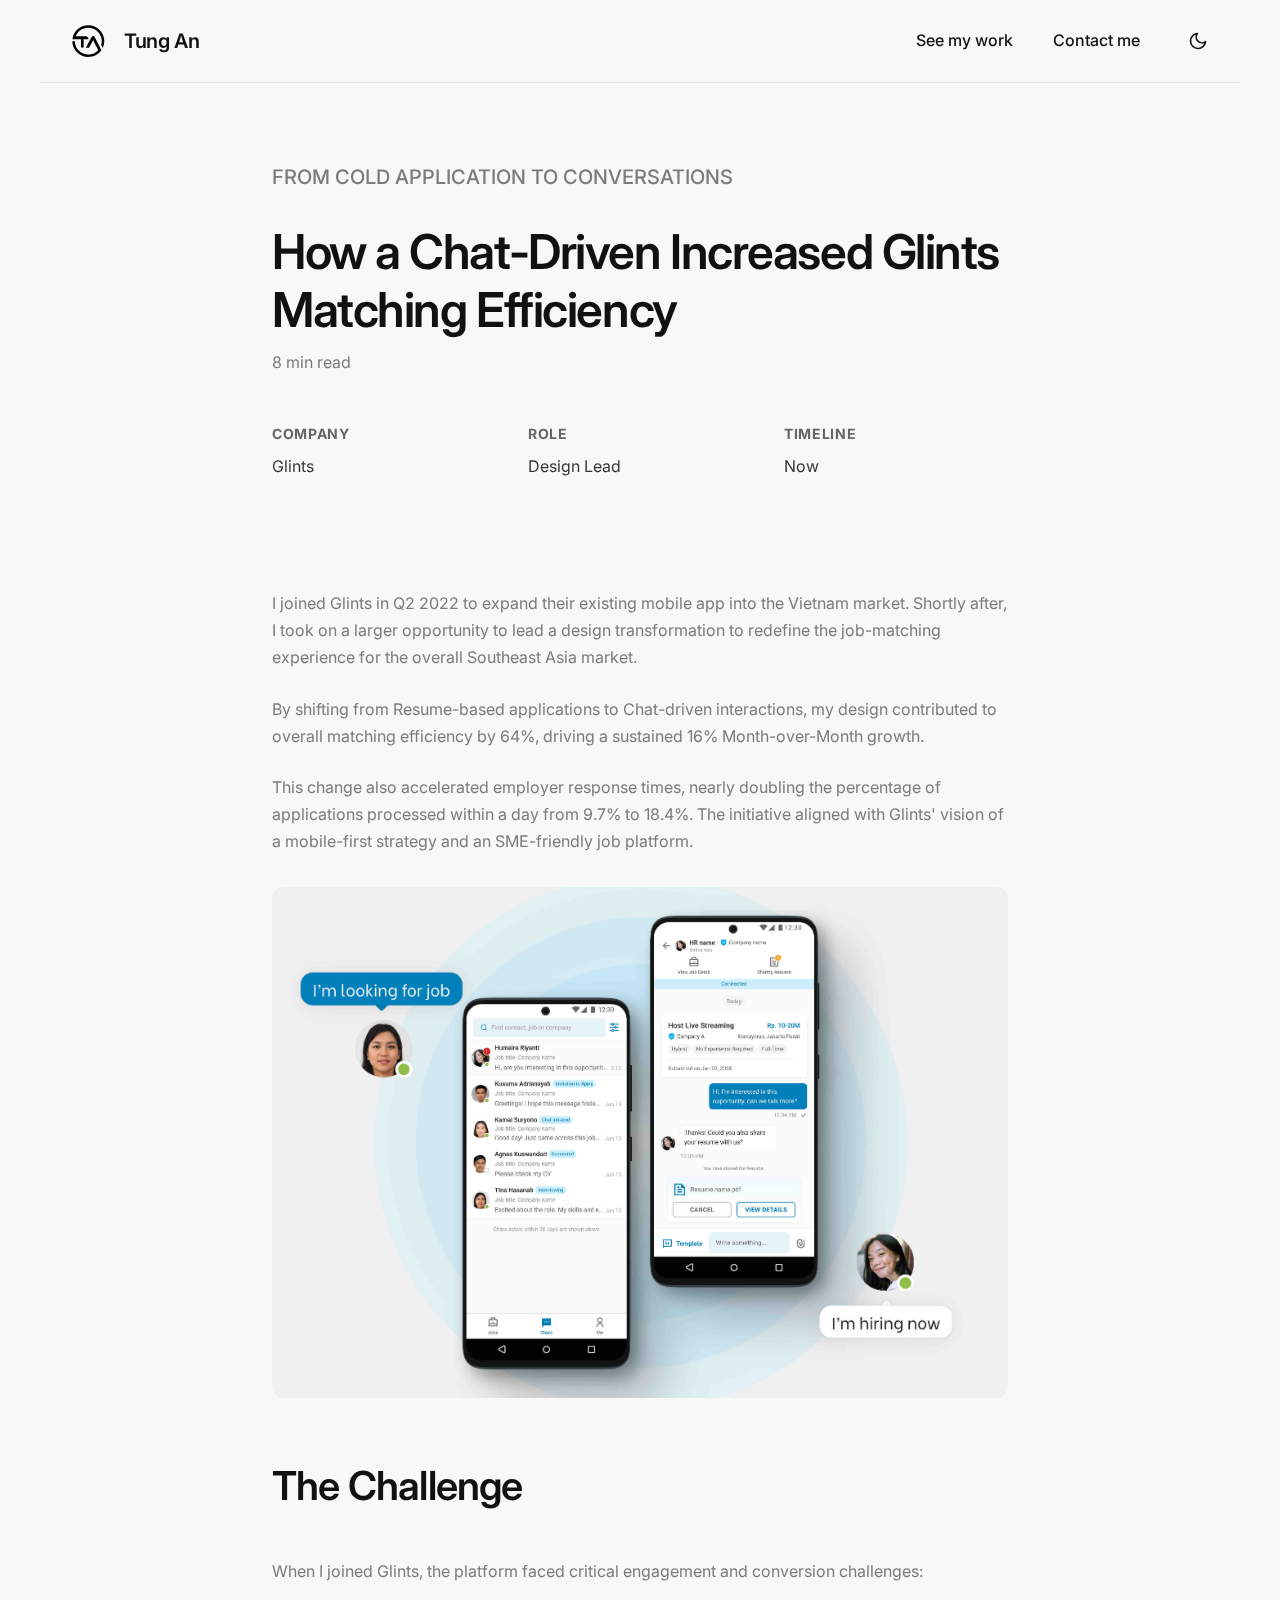
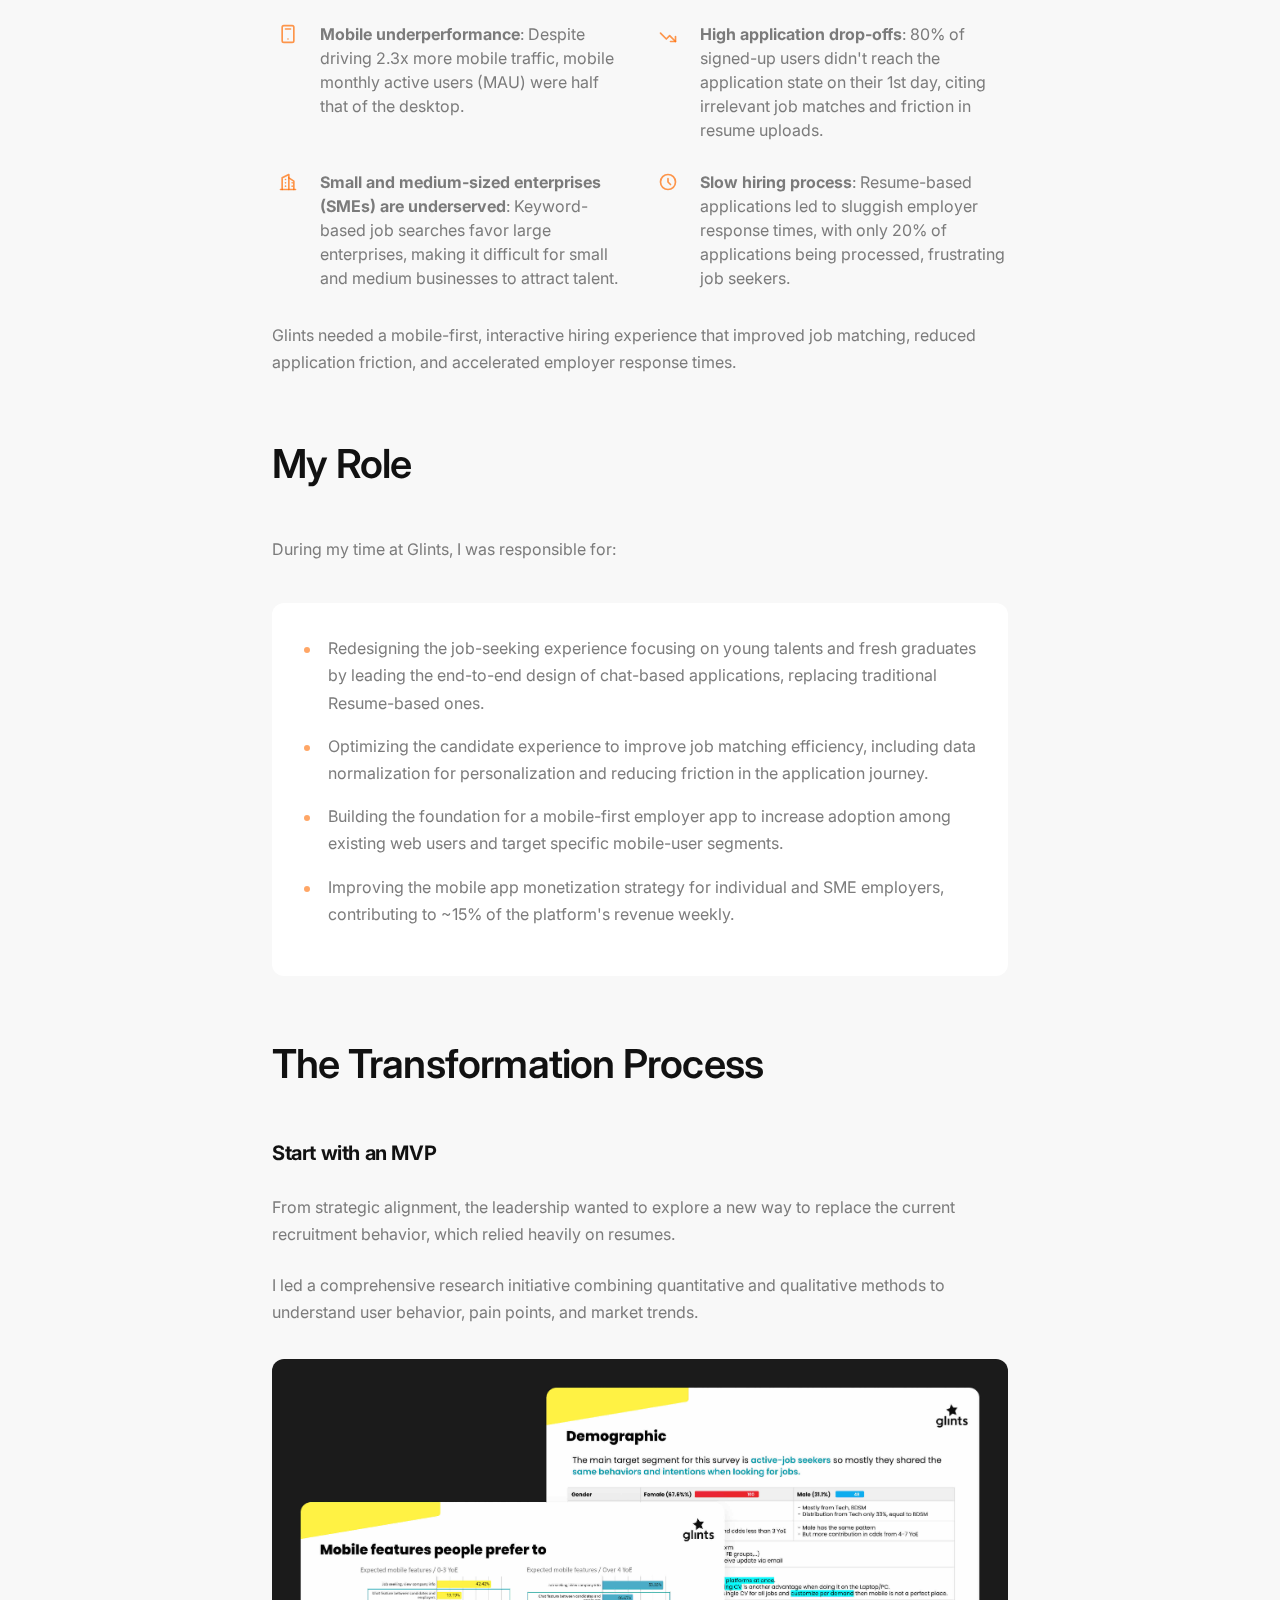
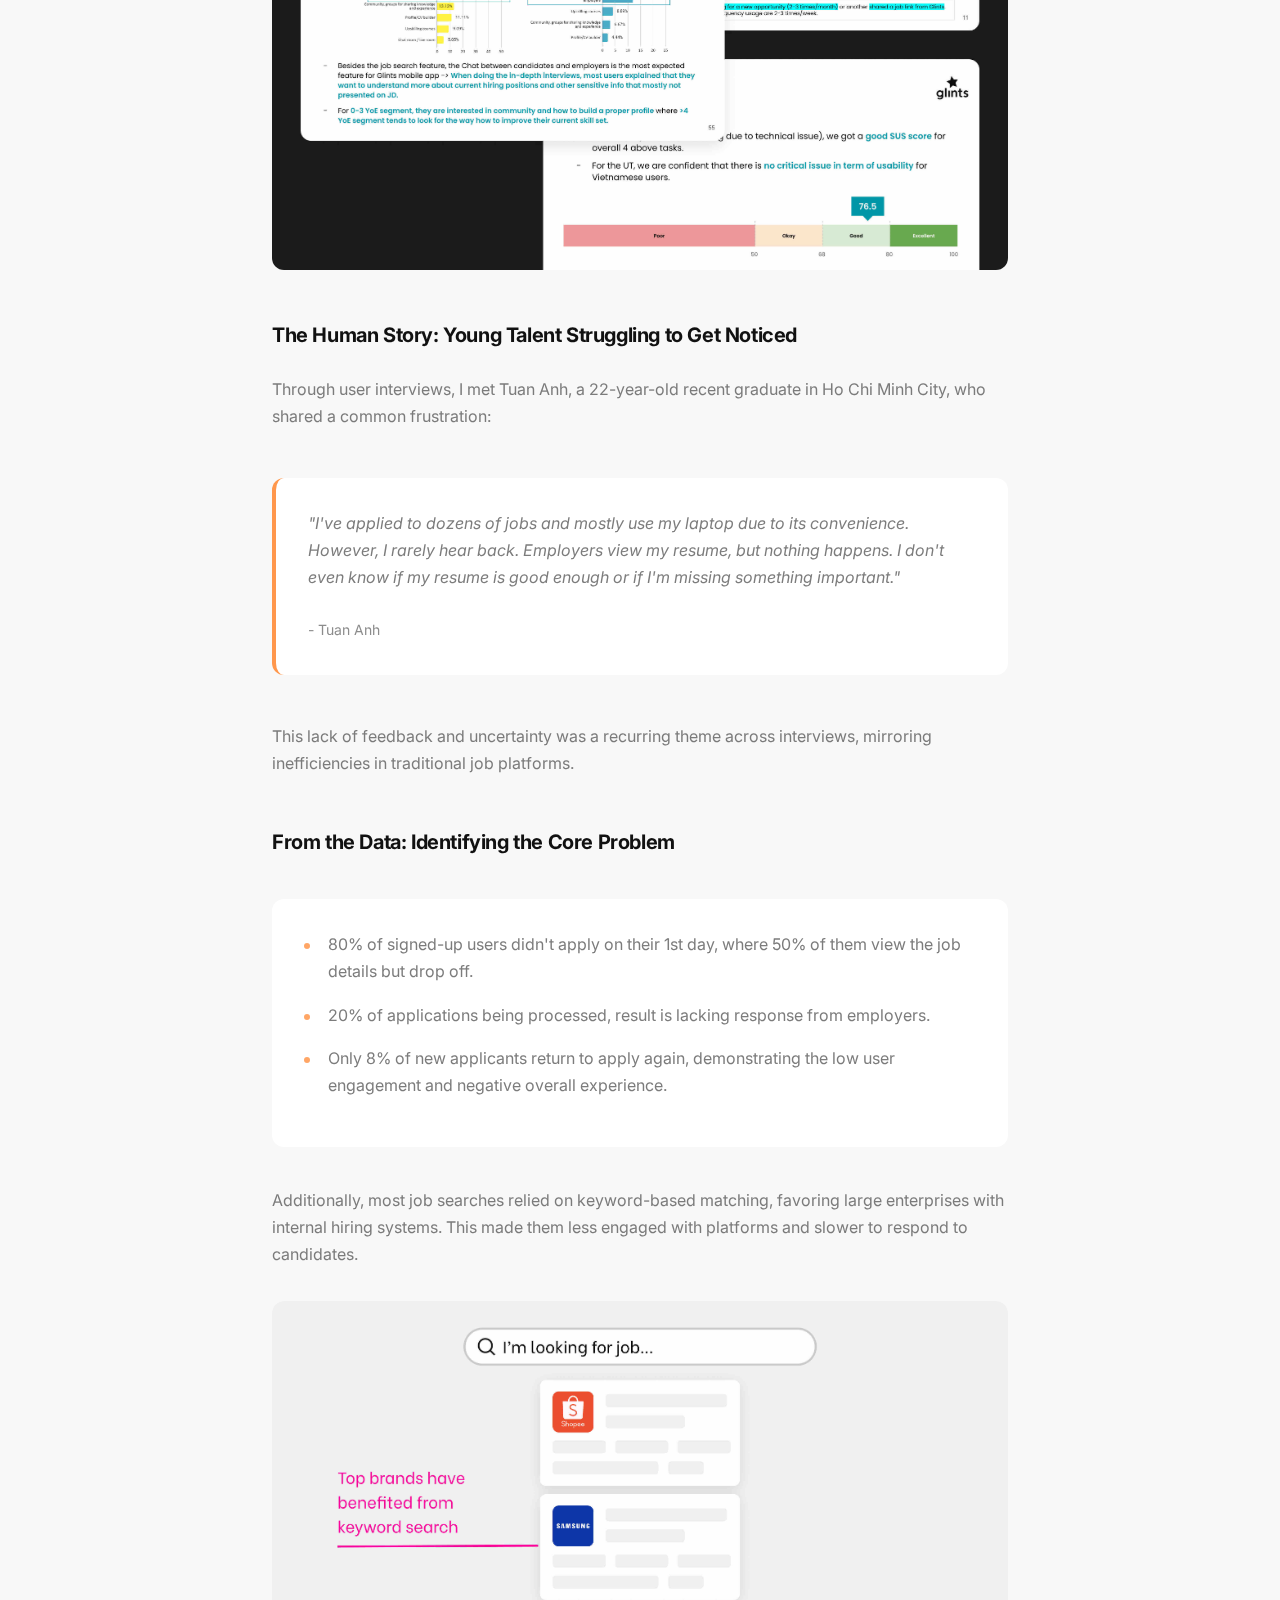
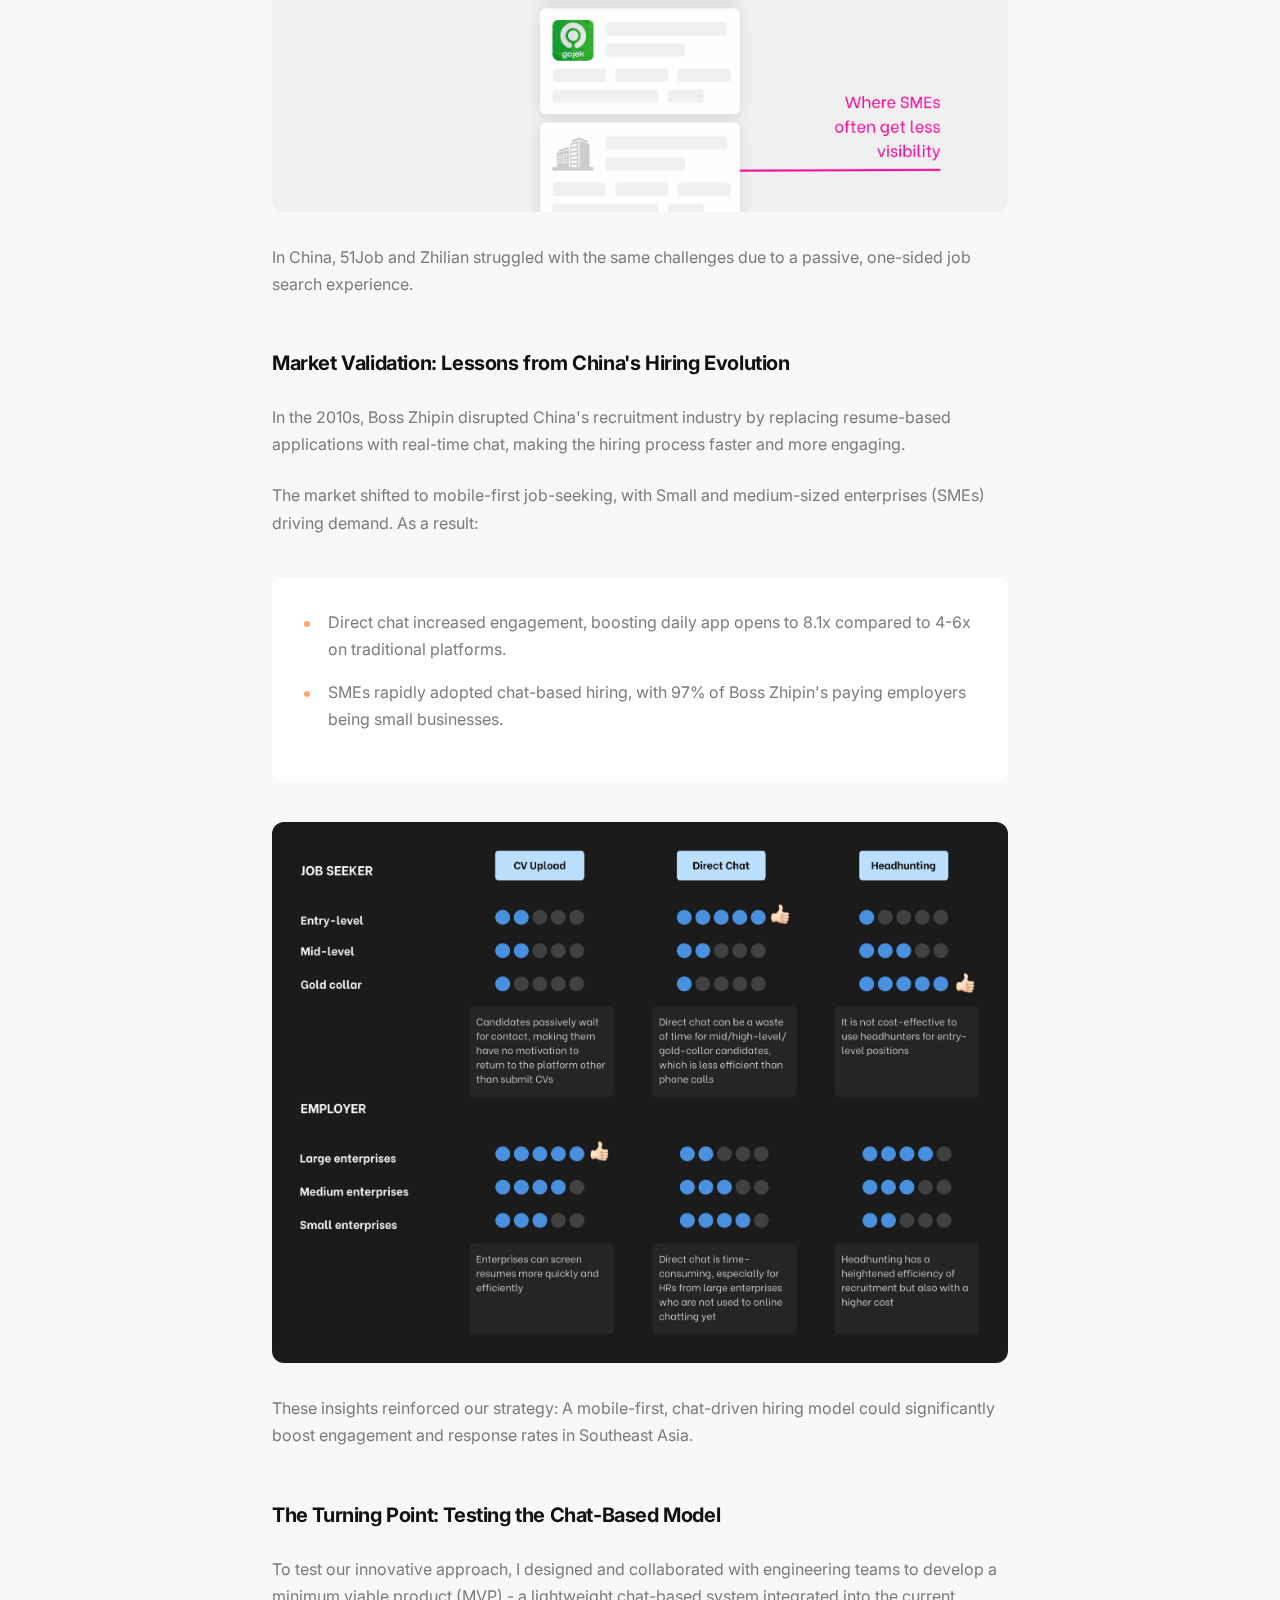
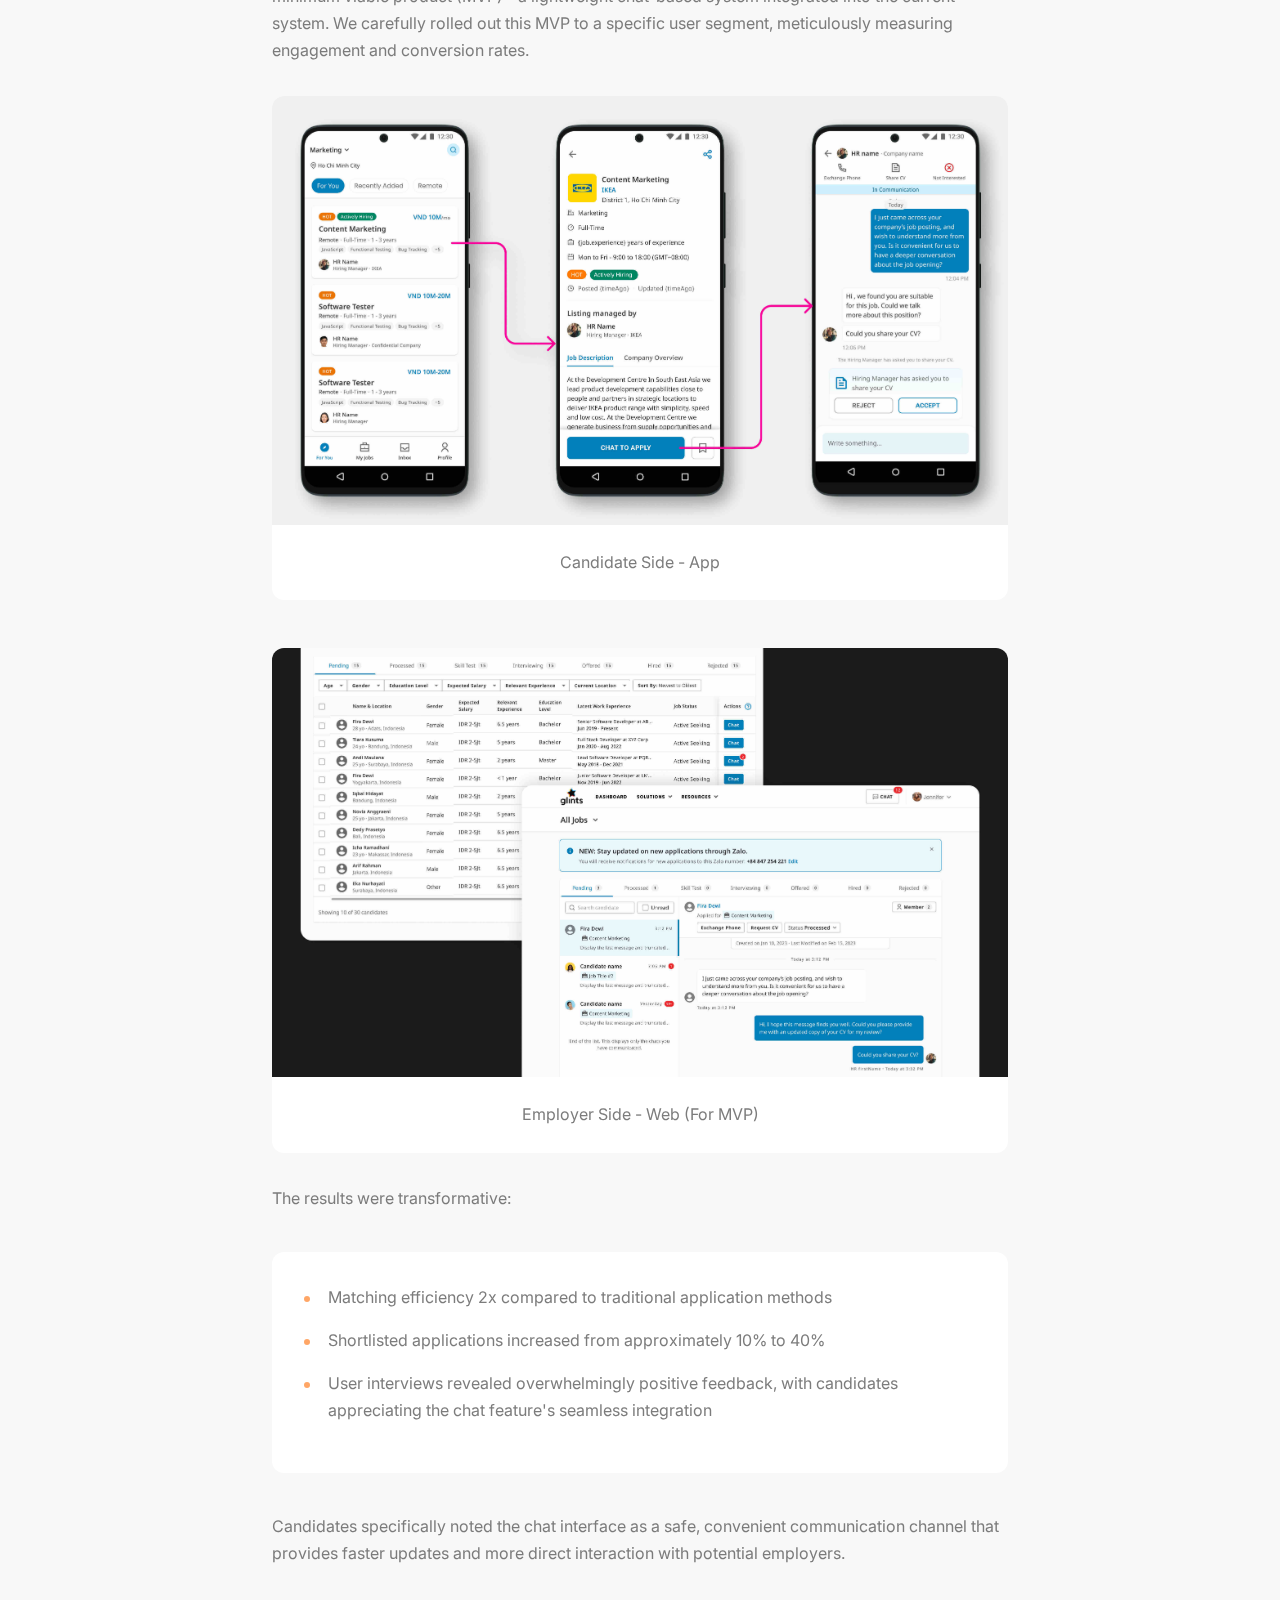
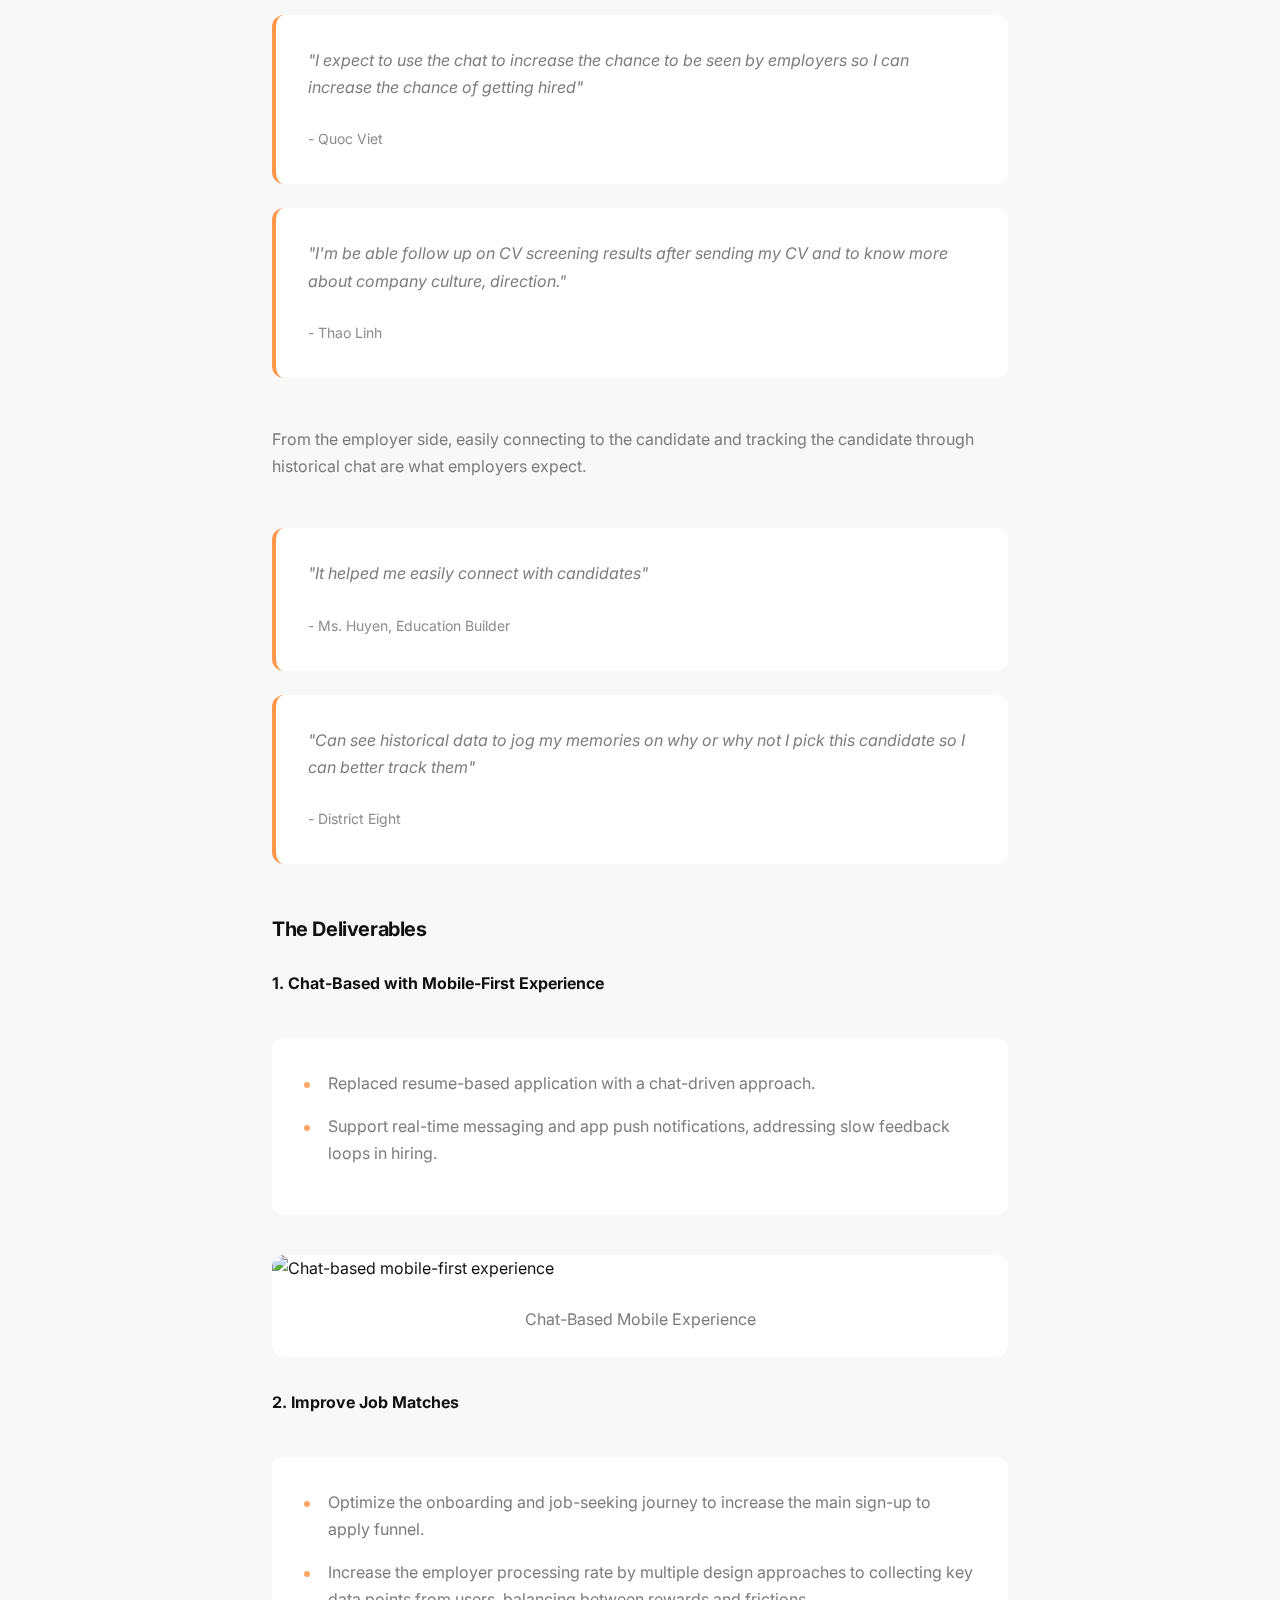
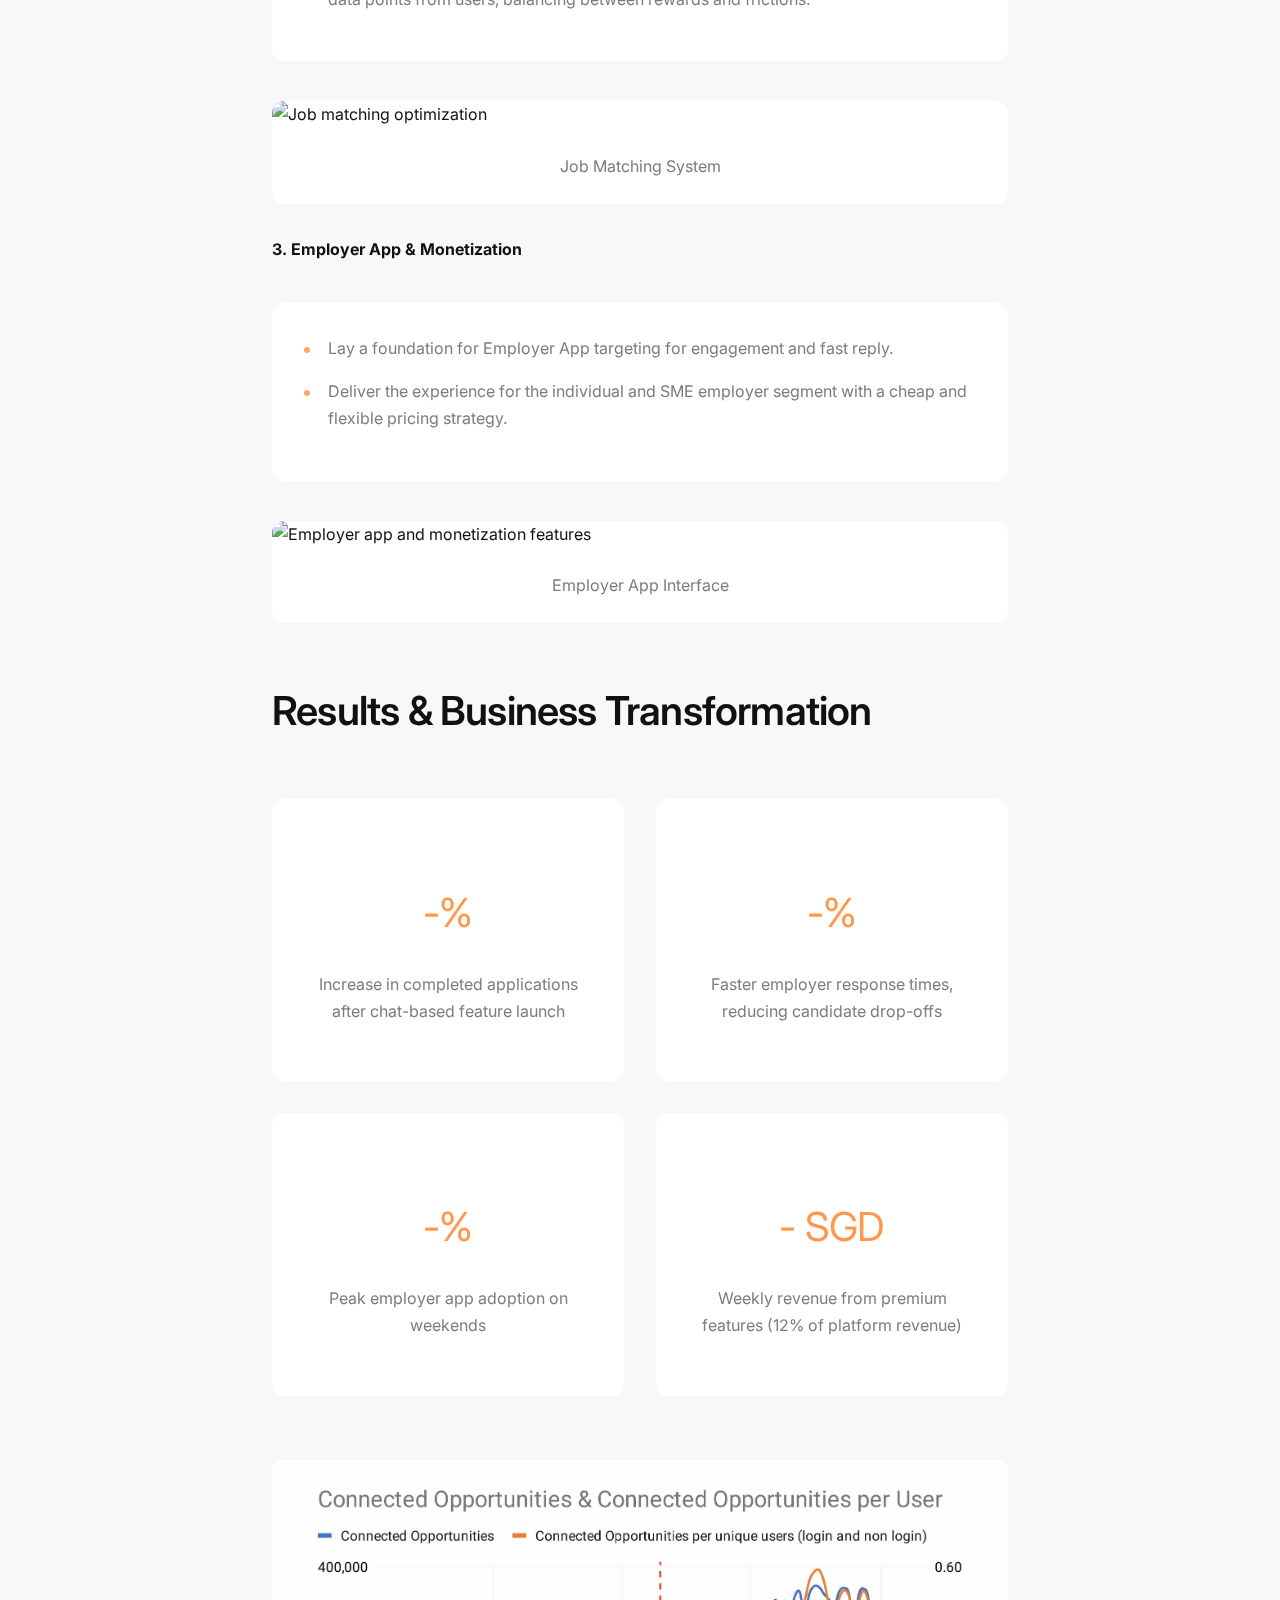
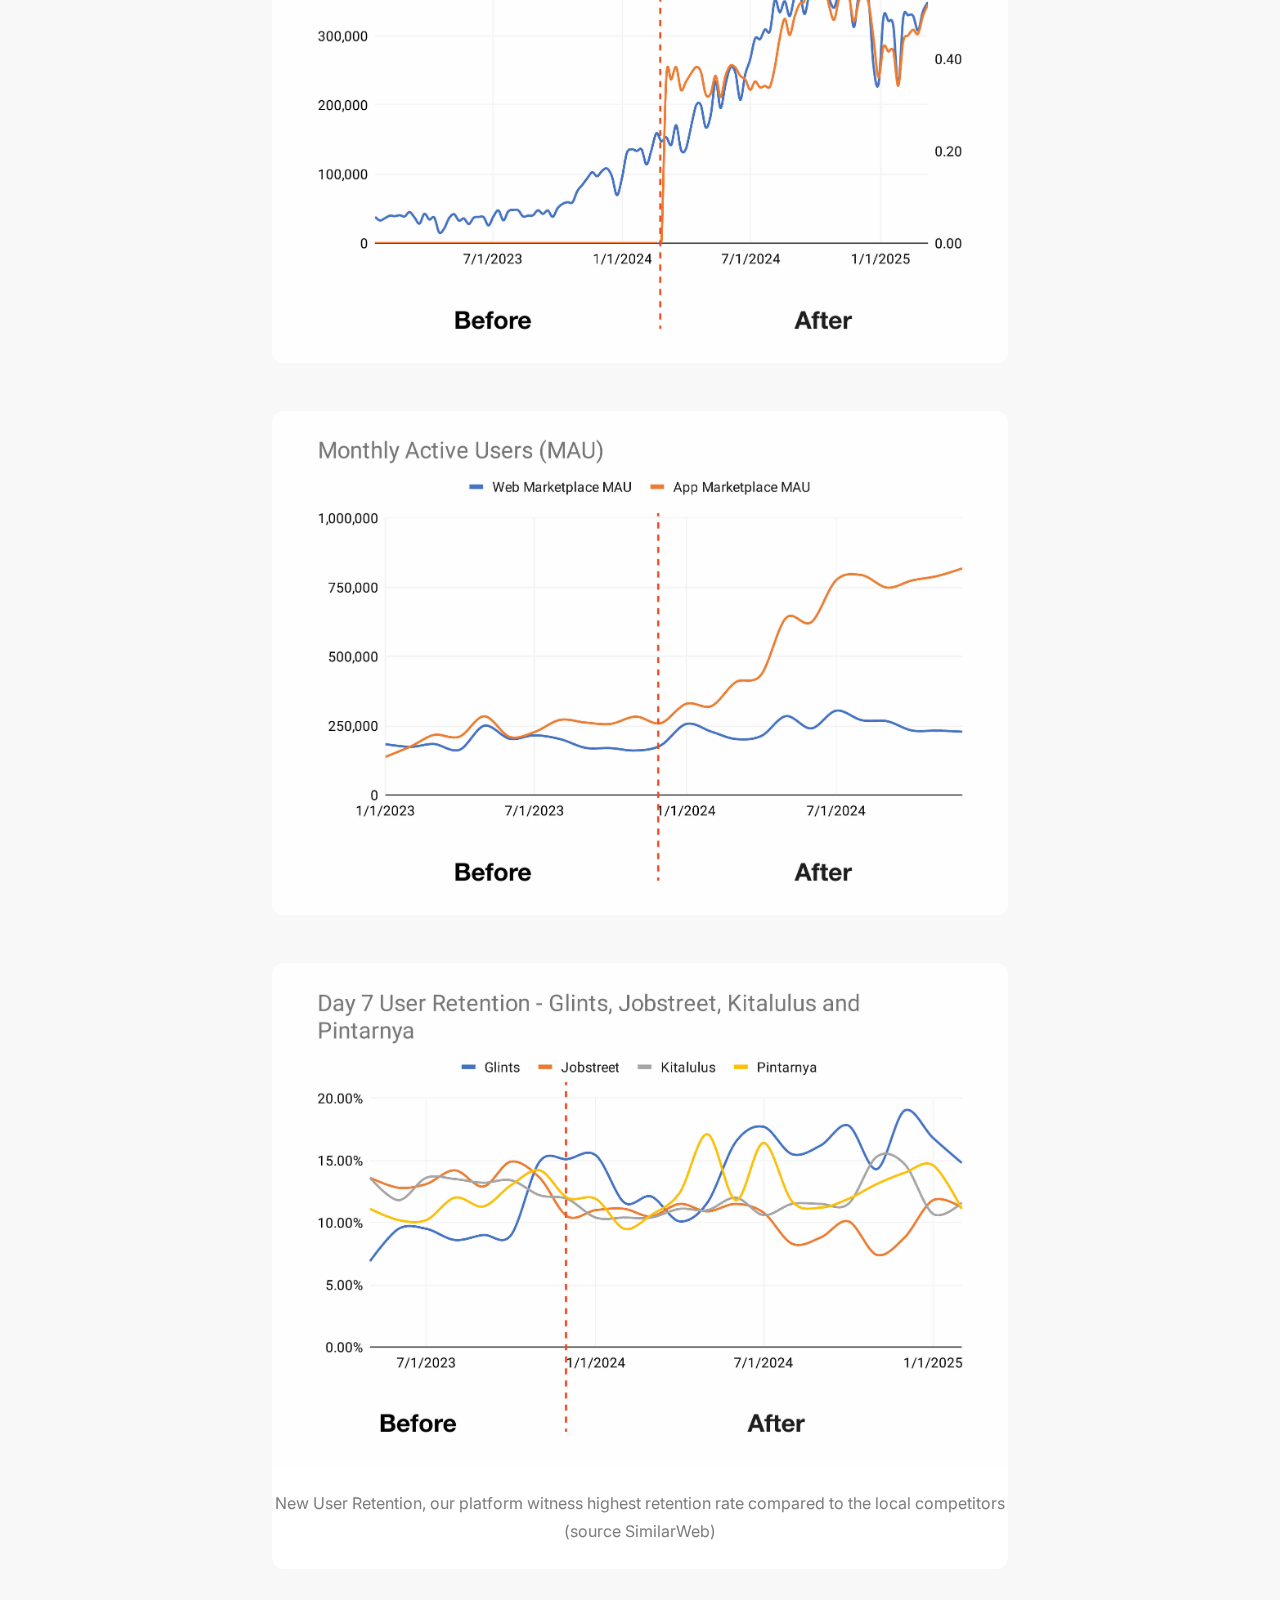
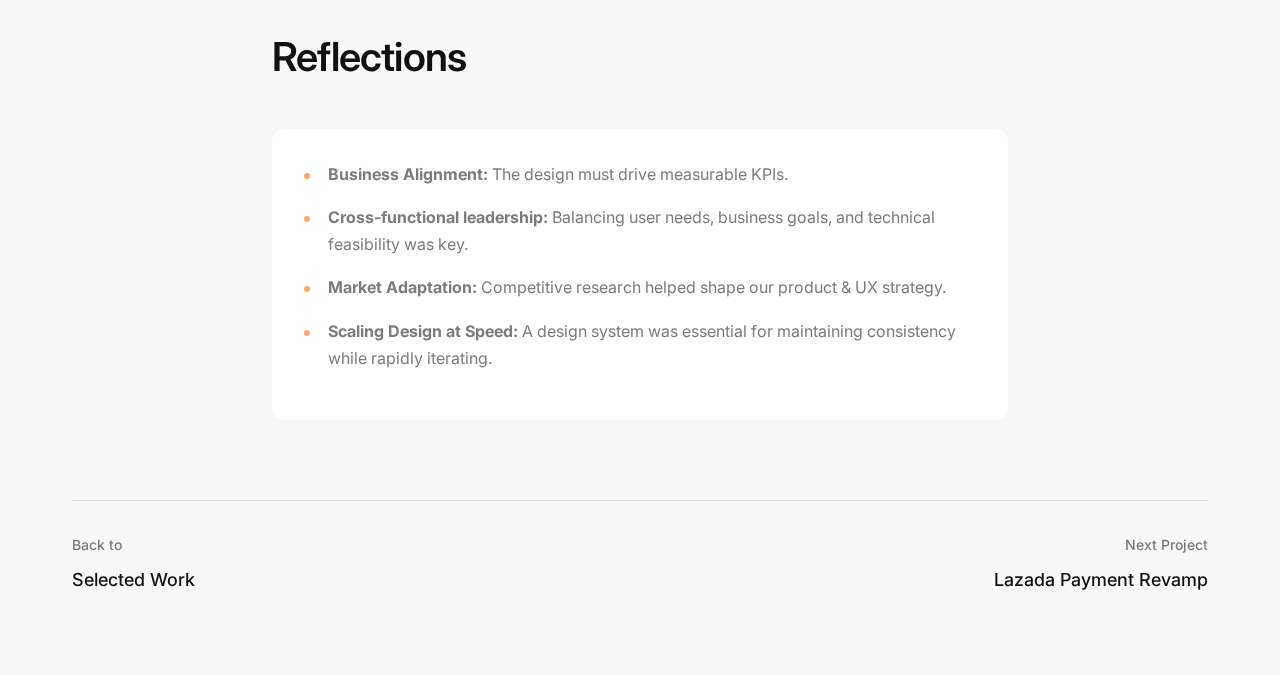
==== commit 7e54bbfb: "feat: update Glints case study layout with new images" ====
--- a/glints-case-study.html
+++ b/glints-case-study.html
@@ -260,7 +260,7 @@
             <div class="key-points">
                 <ul>
                     <li>Lay a foundation for Employer App targeting for engagement and fast reply.</li>
-                    <li>Deliver the experience for the SME segment with a cheap and flexible pricing strategy.</li>
+                    <li>Deliver the experience for the individual and SME employer segment with a cheap and flexible pricing strategy.</li>
                 </ul>
             </div>
 
@@ -272,11 +272,6 @@
 
         <div class="case-study-section">
             <h2>Results & Business Transformation</h2>
-            
-            <div class="case-study-image">
-                <img src="assets/placeholder-1.png" alt="Connected Opportunities">
-                <p class="image-caption">Connected Opportunities</p>
-            </div>
 
             <div class="results-grid">
                 <div class="result-item">
@@ -298,13 +293,16 @@
             </div>
 
             <div class="case-study-image">
-                <img src="assets/placeholder-2.png" alt="App Active Users vs. Web Active Users">
-                <p class="image-caption">App Active Users vs. Web Active Users</p>
-            </div>
-
-            <div class="case-study-image">
-                <img src="assets/placeholder-3.png" alt="New User Retention">
-                <p class="image-caption">New User Retention, our platform witness highest retention rate compared to the local competitors</p>
+                <img src="assets/glints-10.jpg" alt="Connected Opportunities">
+            </div>
+
+            <div class="case-study-image">
+                <img src="assets/glints-11.jpg" alt="App Active Users vs. Web Active Users">
+            </div>
+
+            <div class="case-study-image">
+                <img src="assets/glints-12.jpg" alt="New User Retention">
+                <p class="image-caption">New User Retention, our platform witness highest retention rate compared to the local competitors (source SimilarWeb)</p>
             </div>
         </div>
 
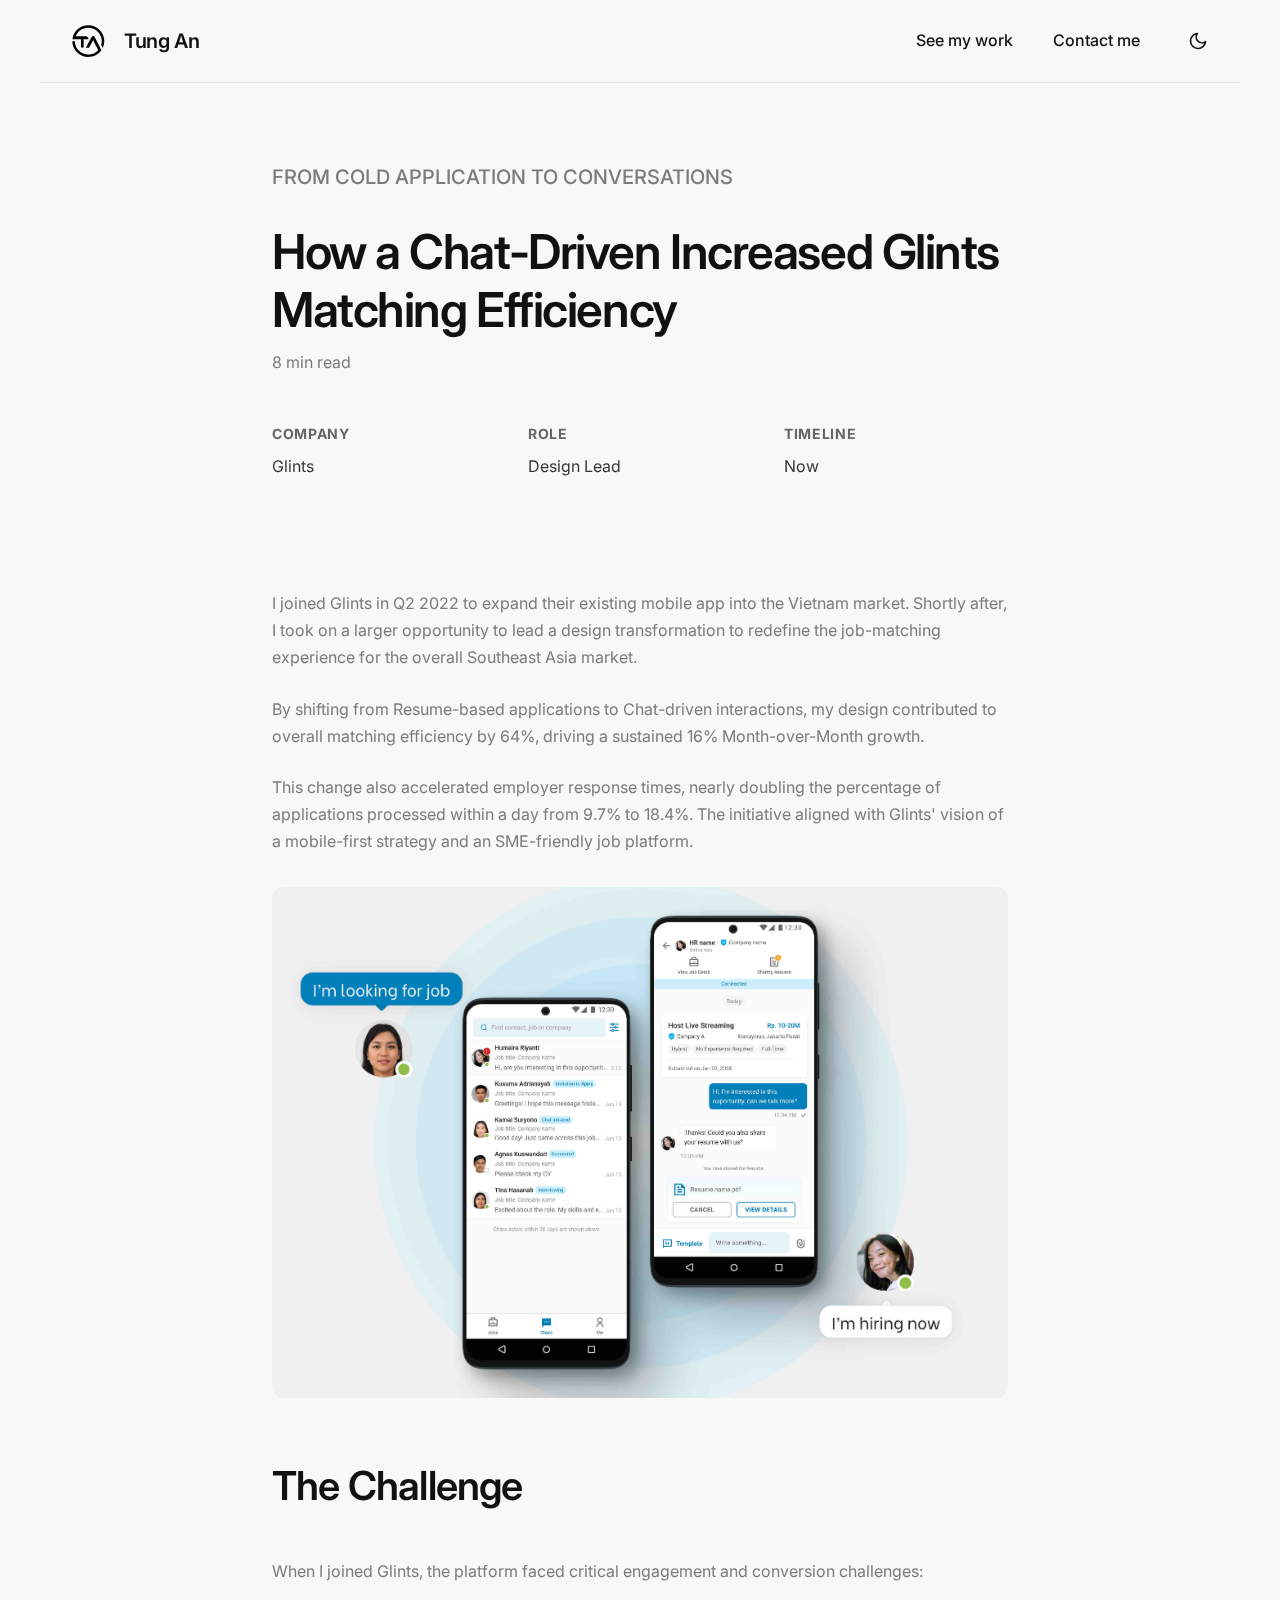
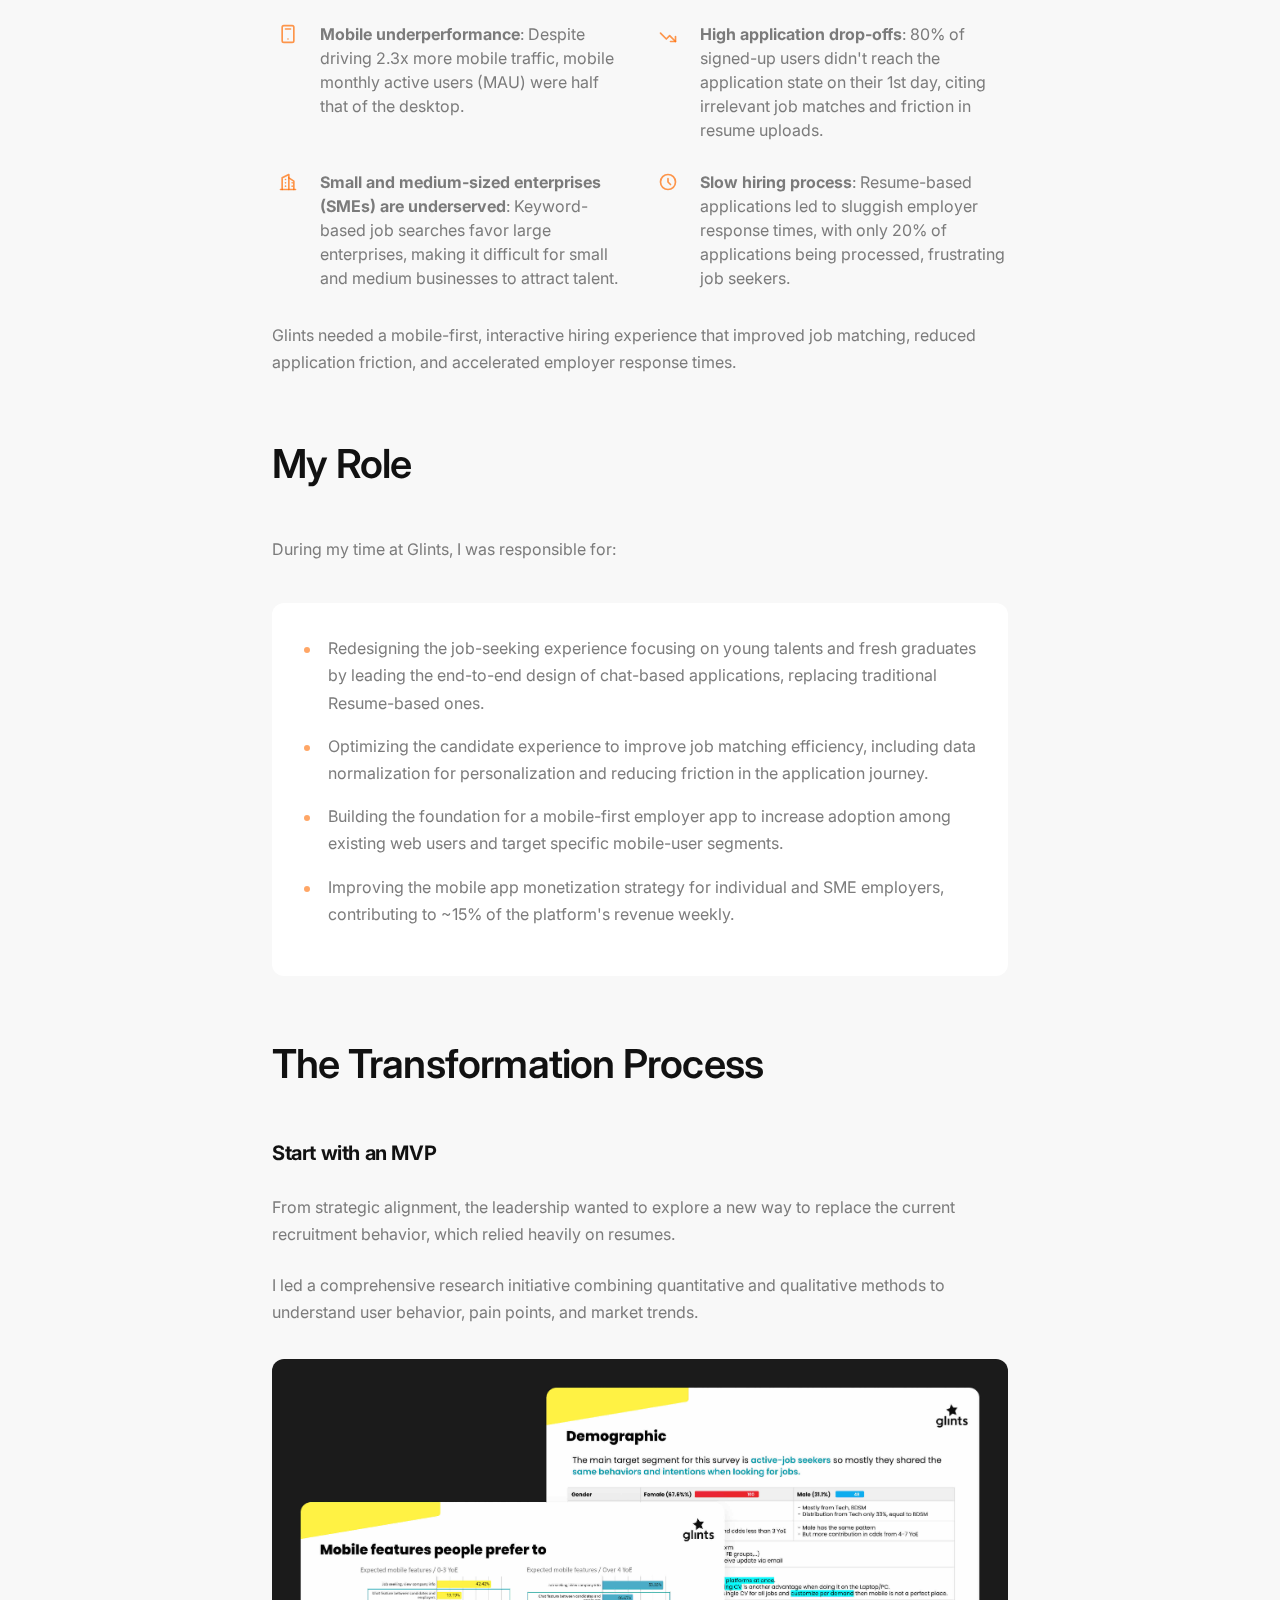
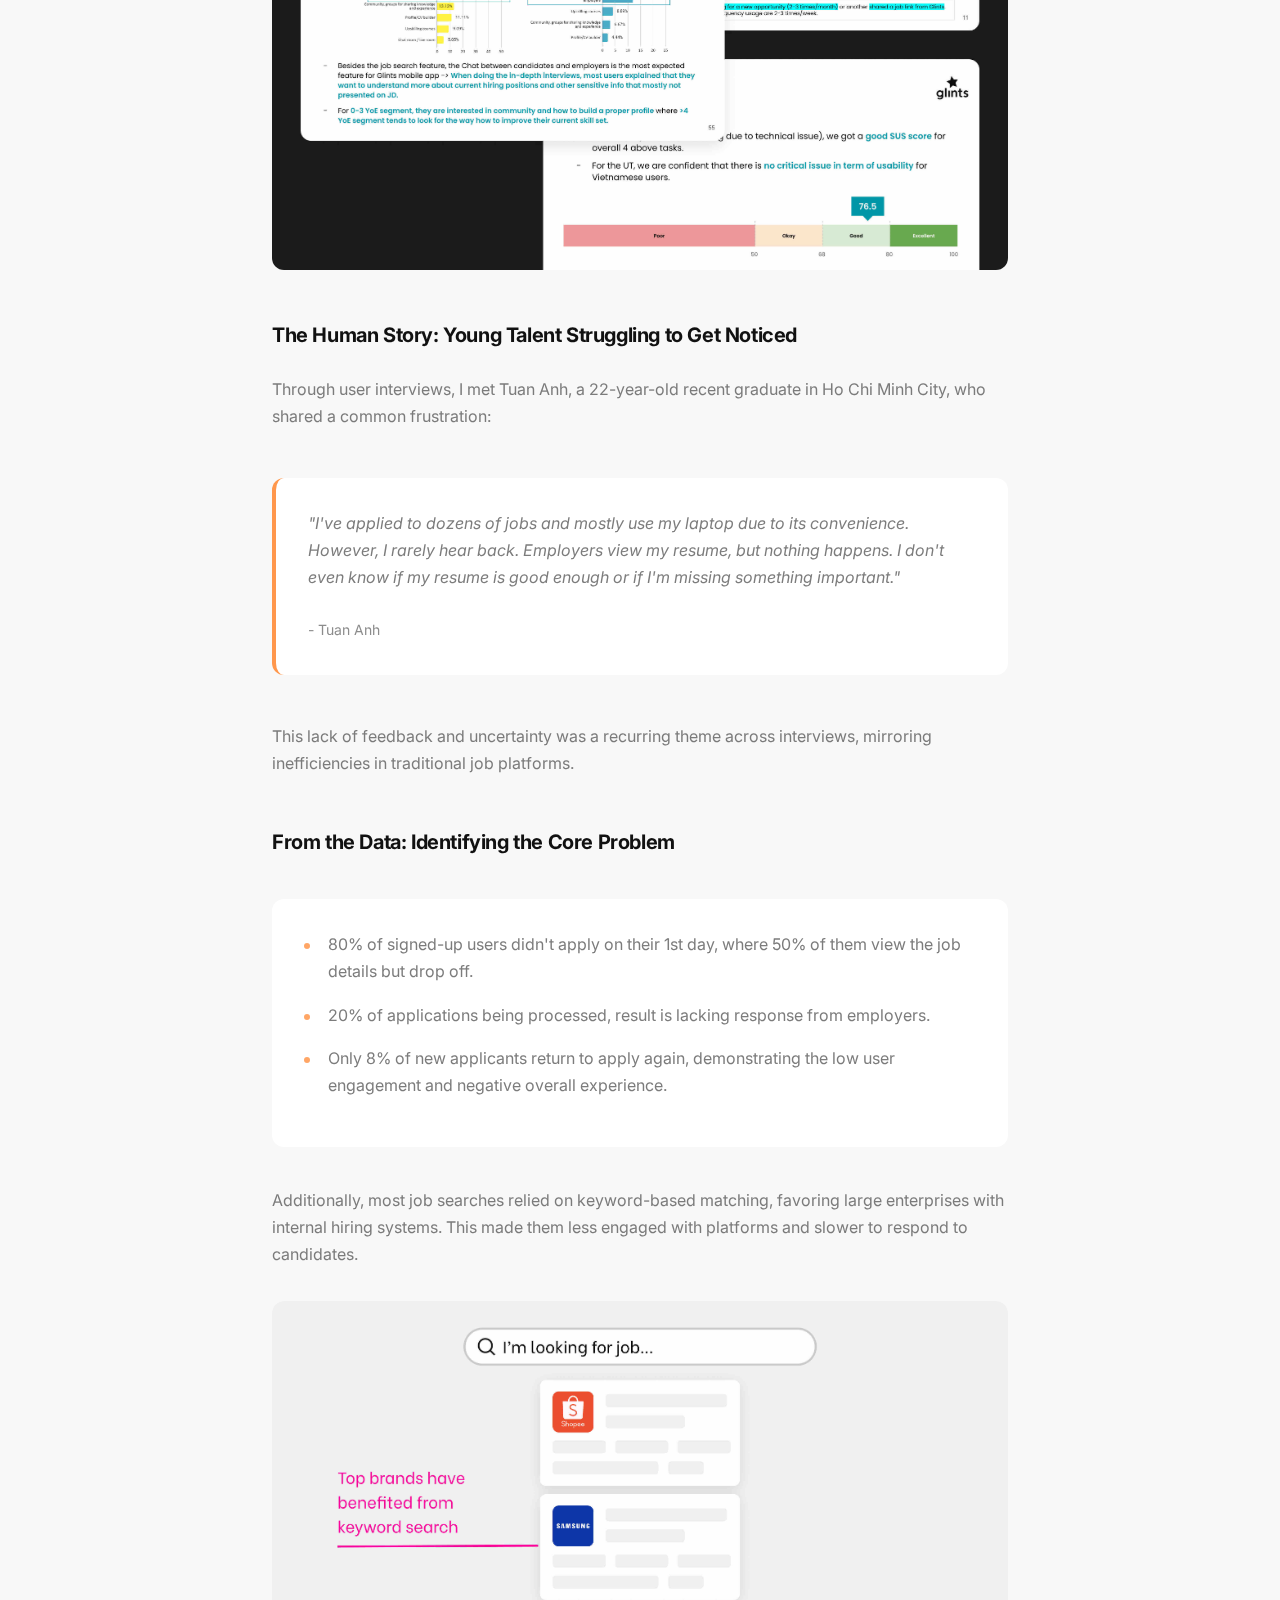
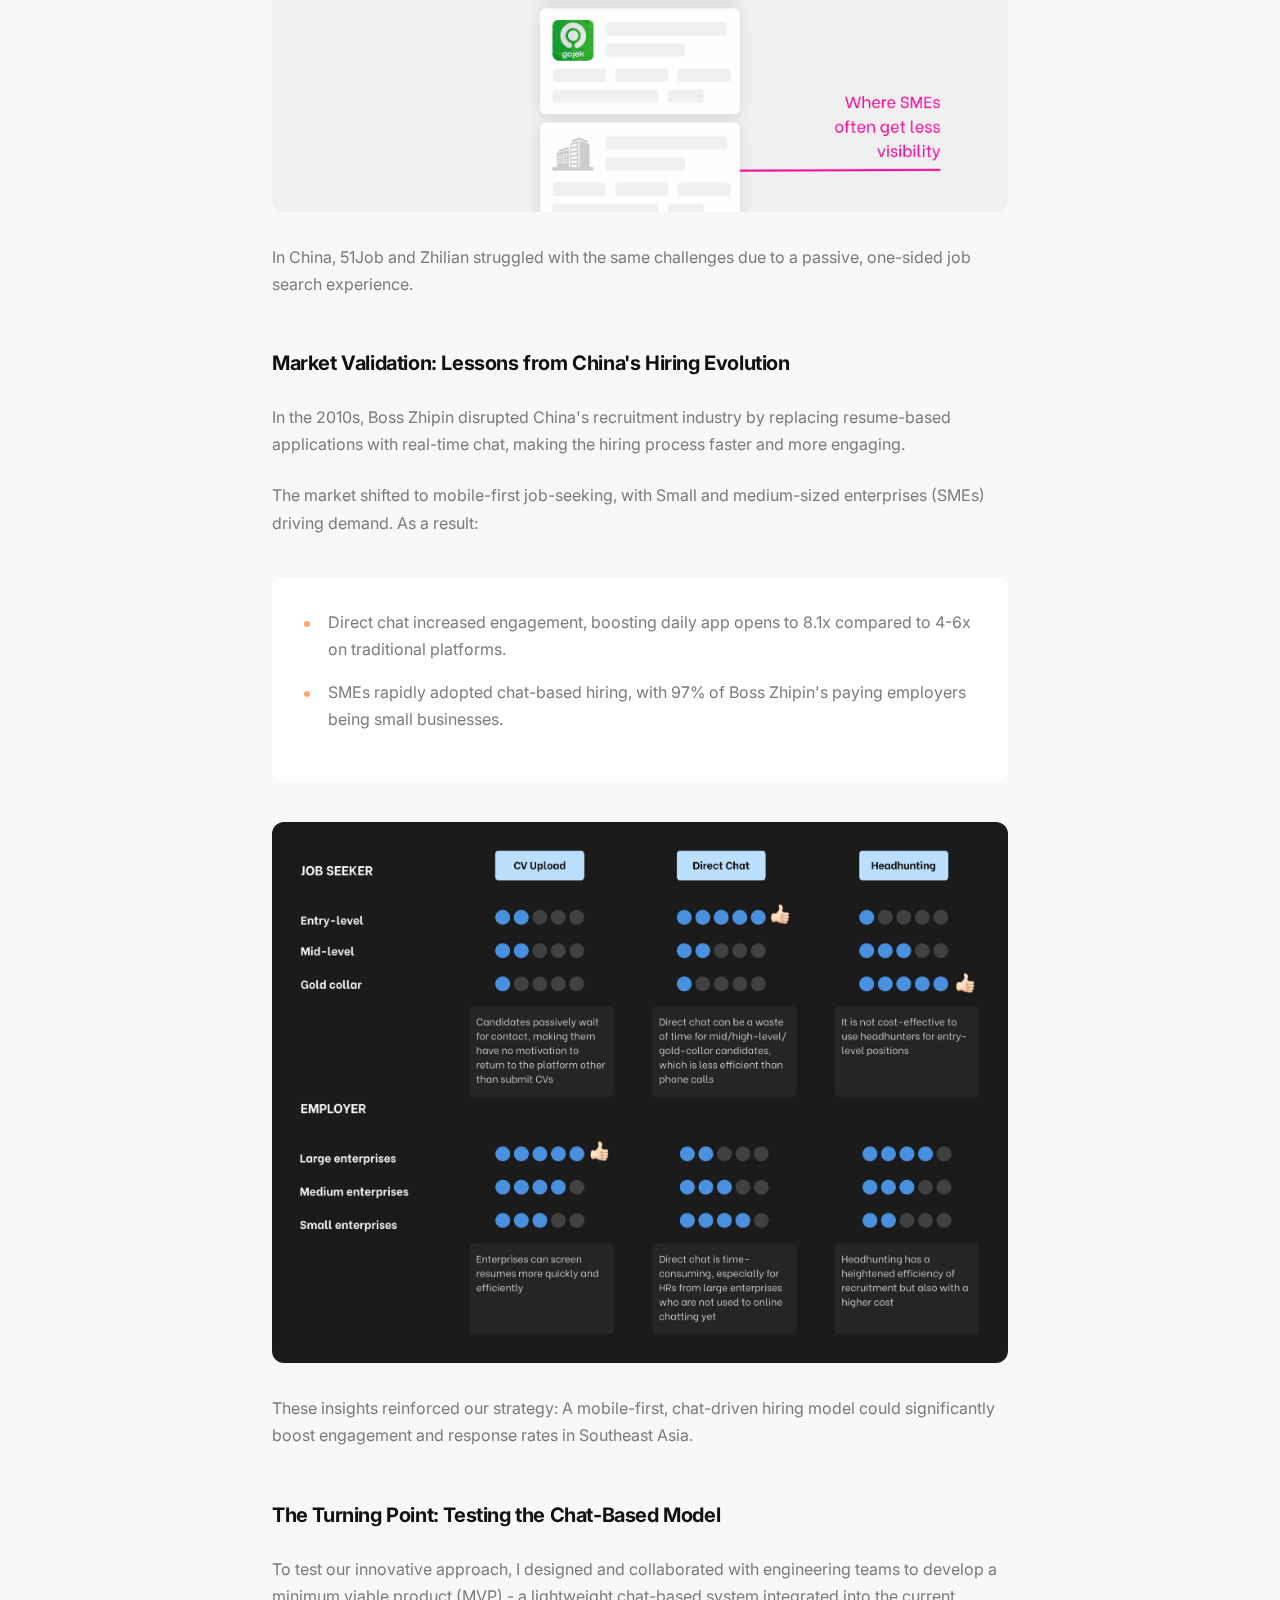
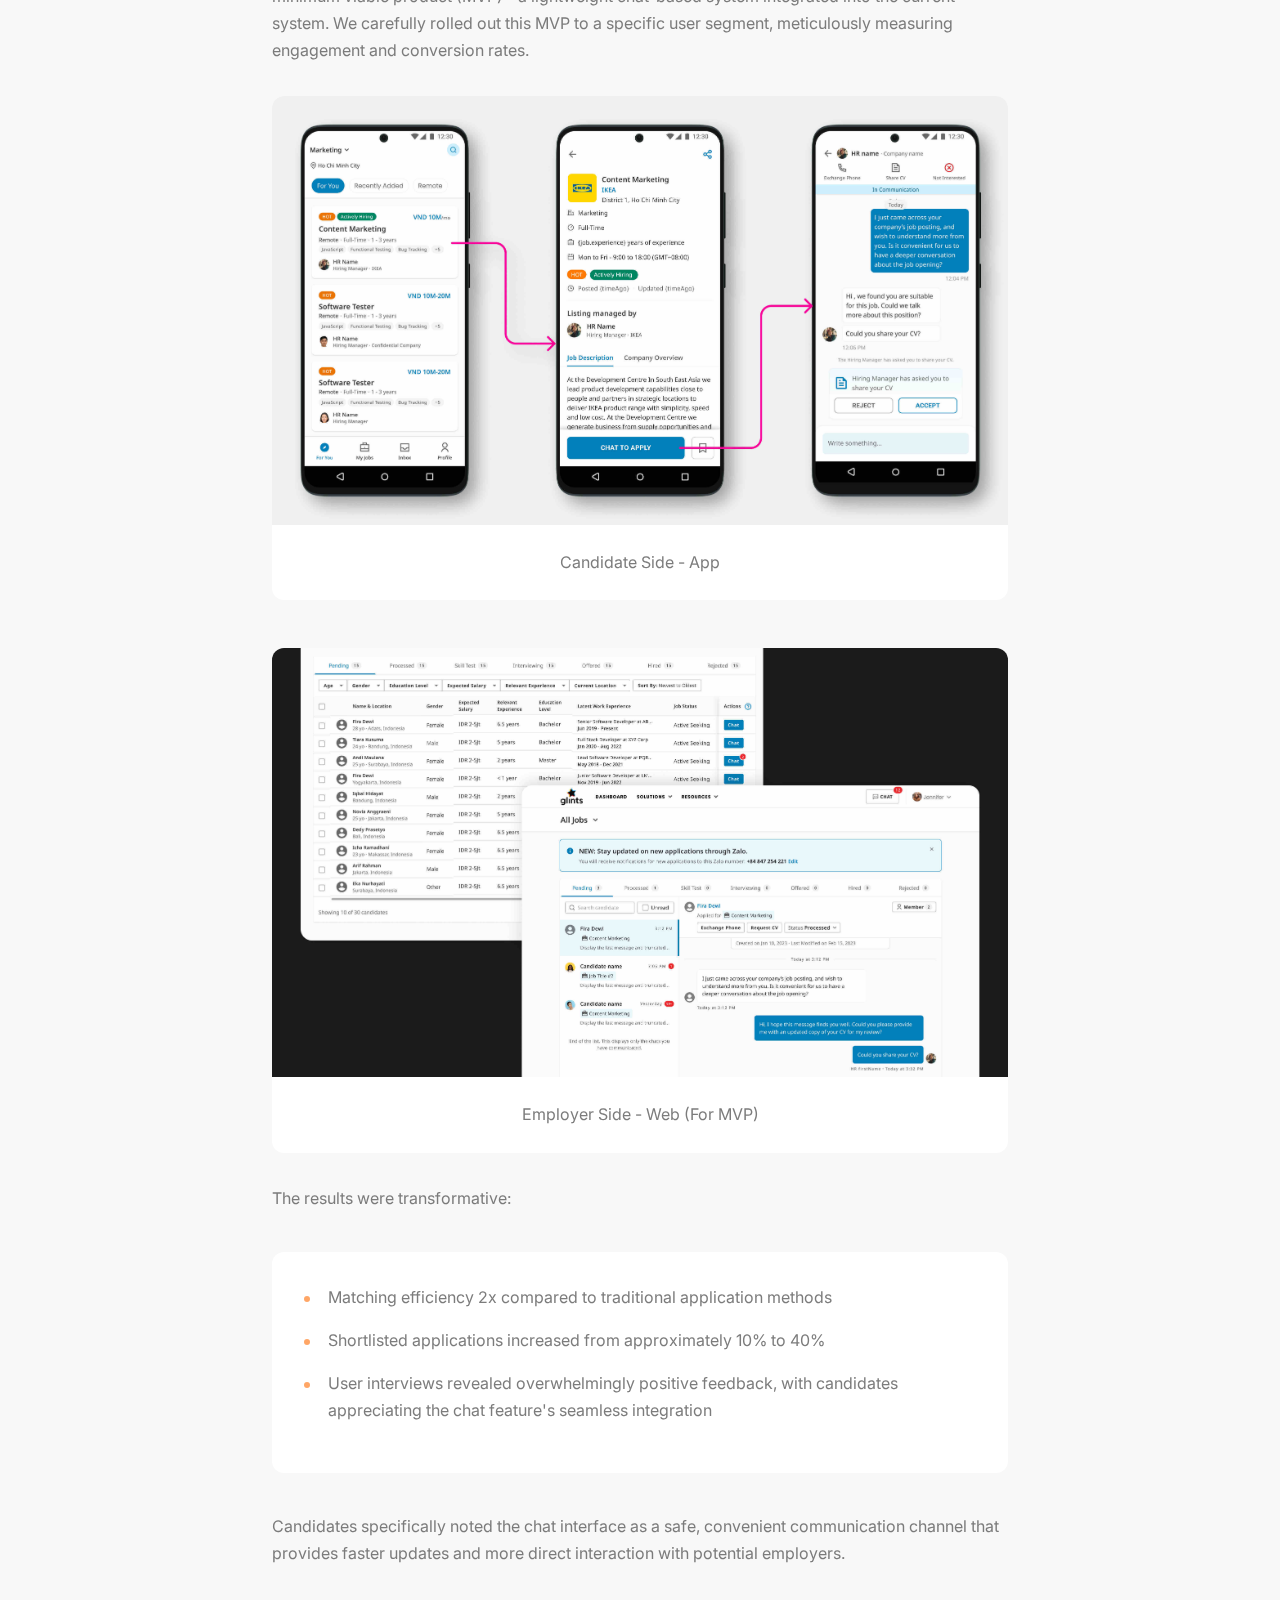
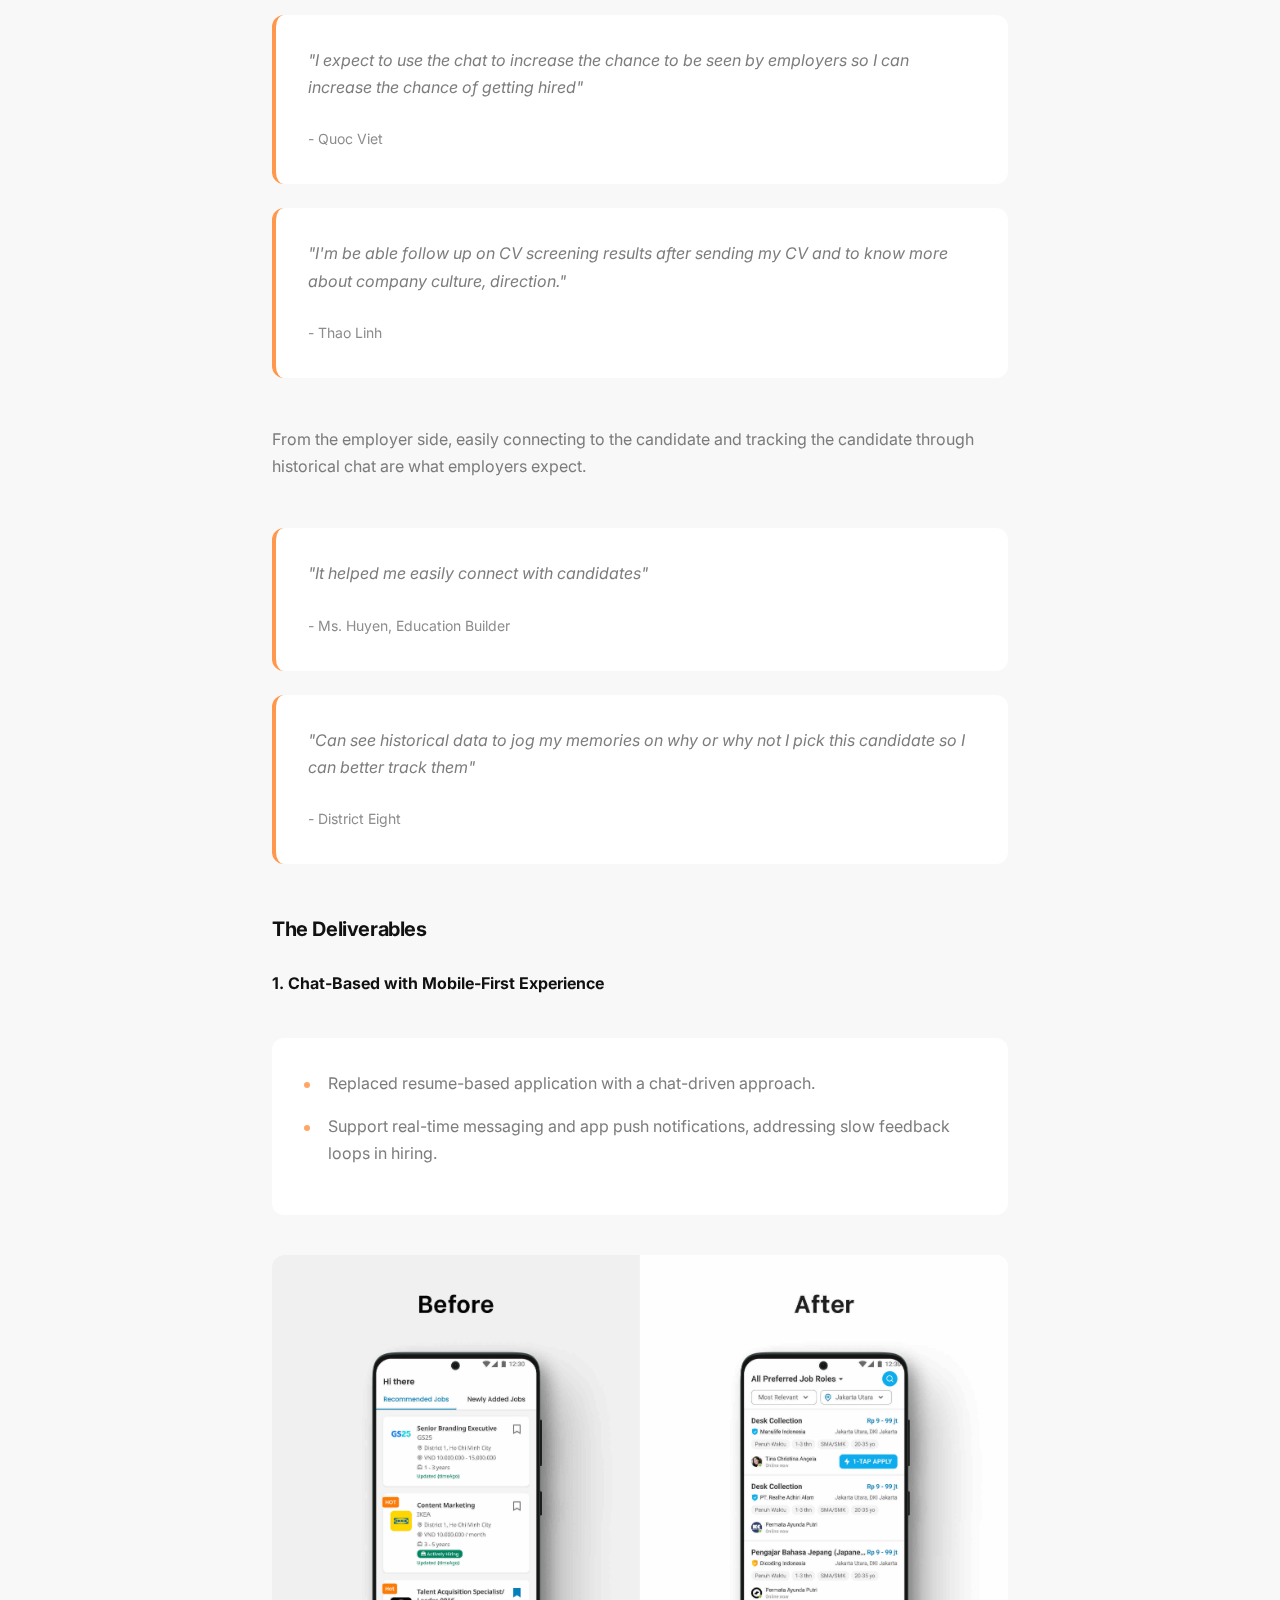
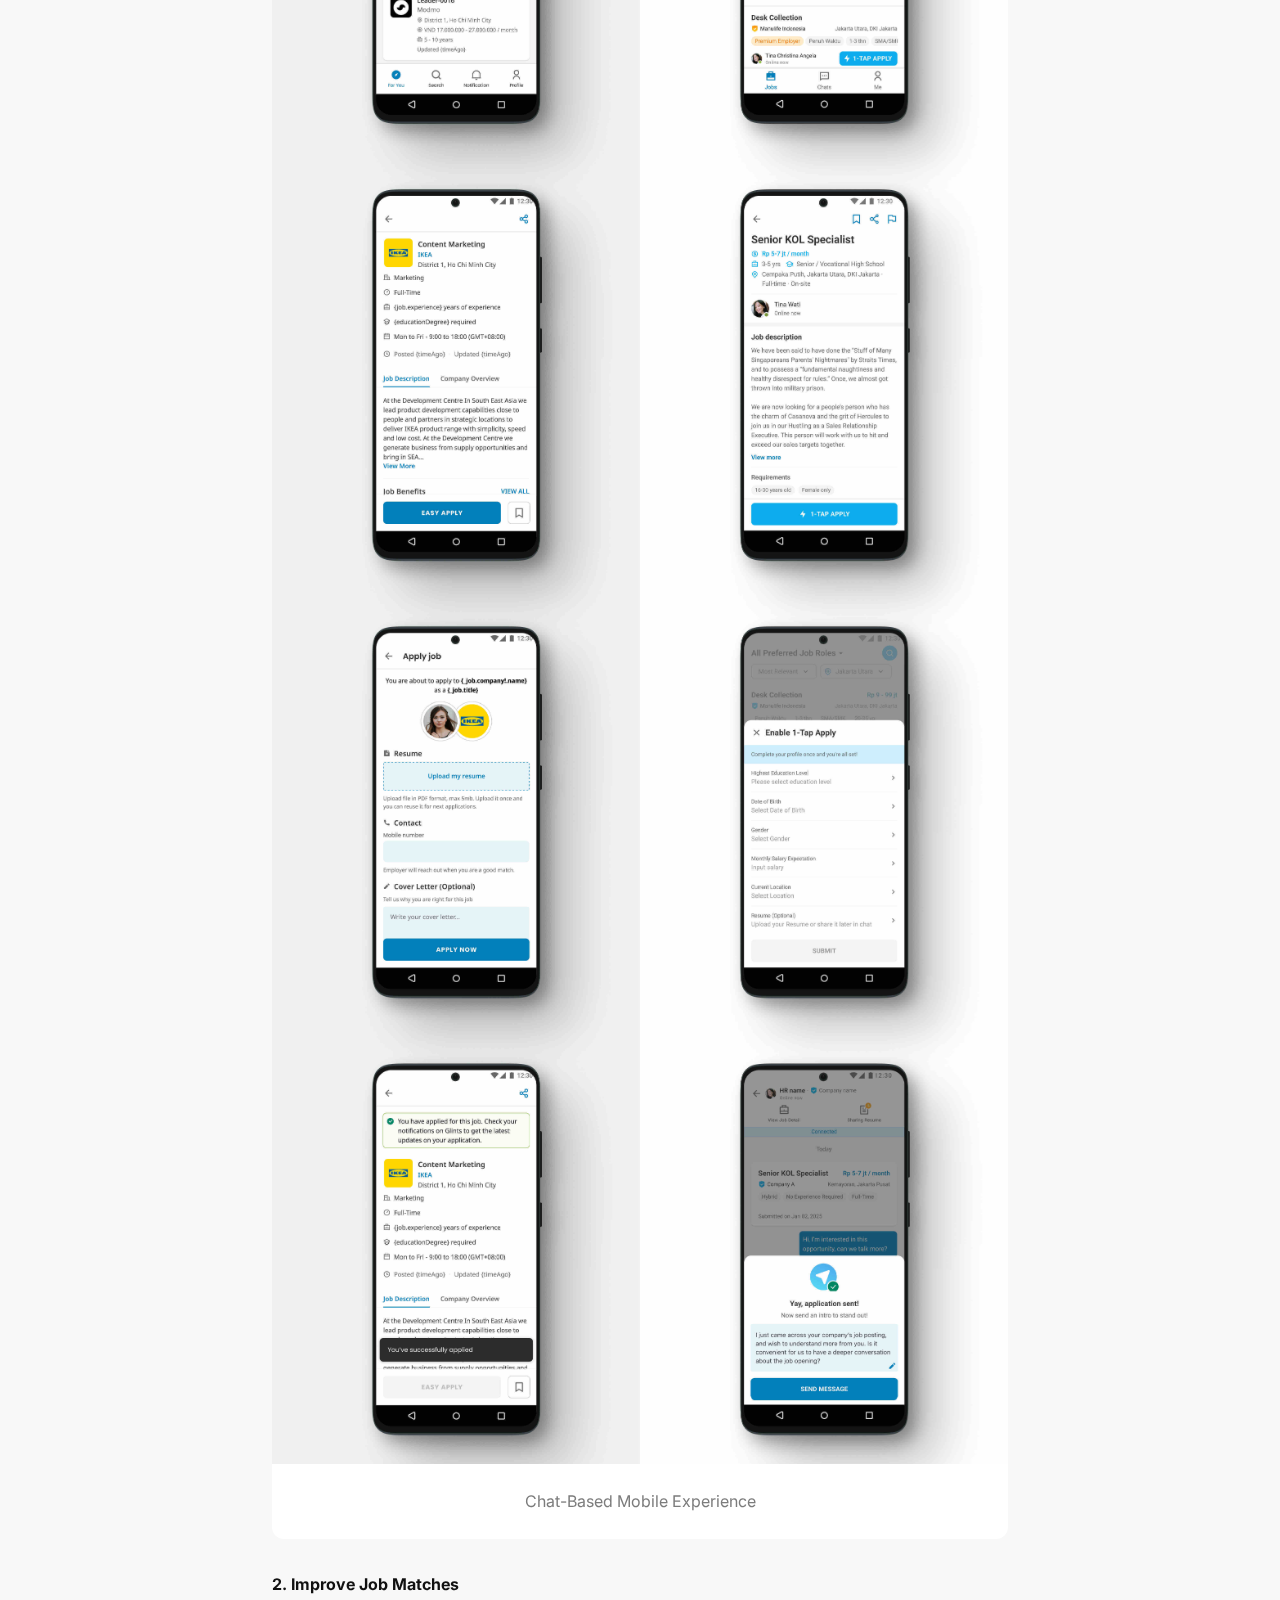
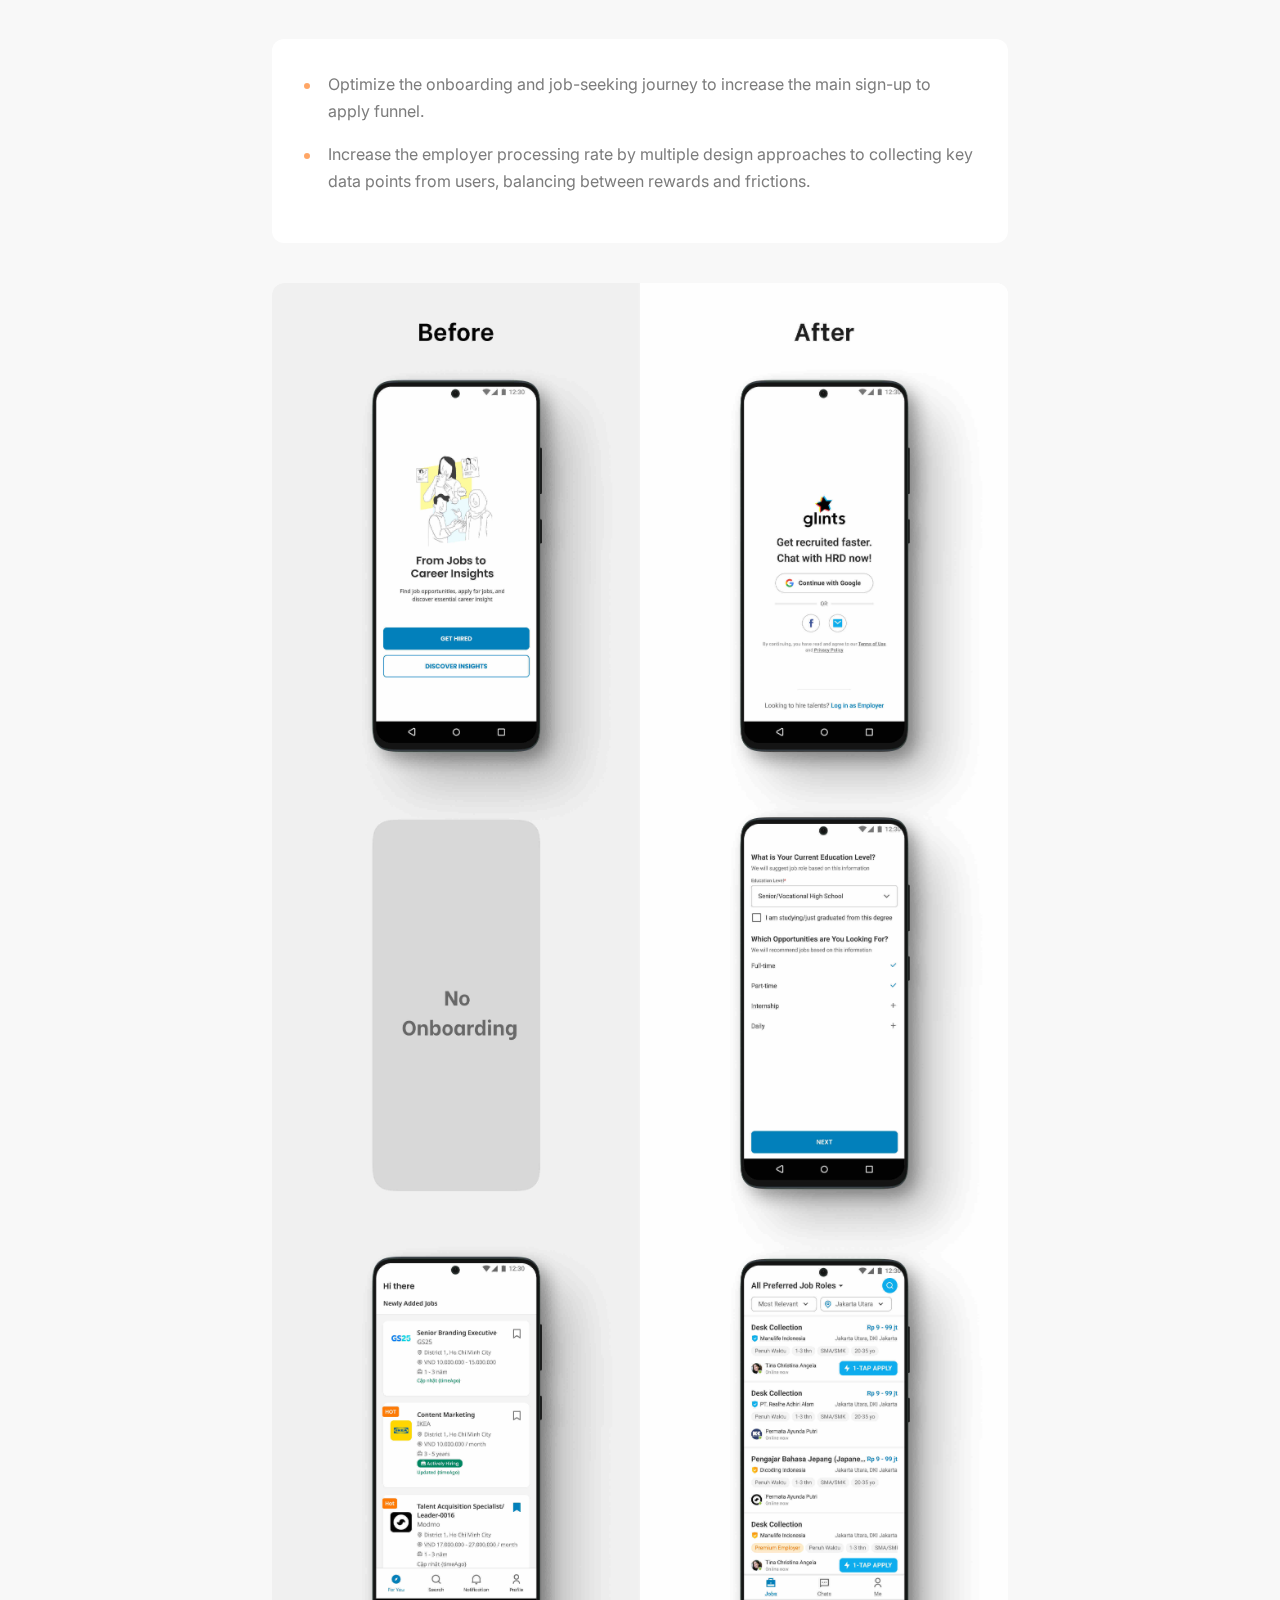
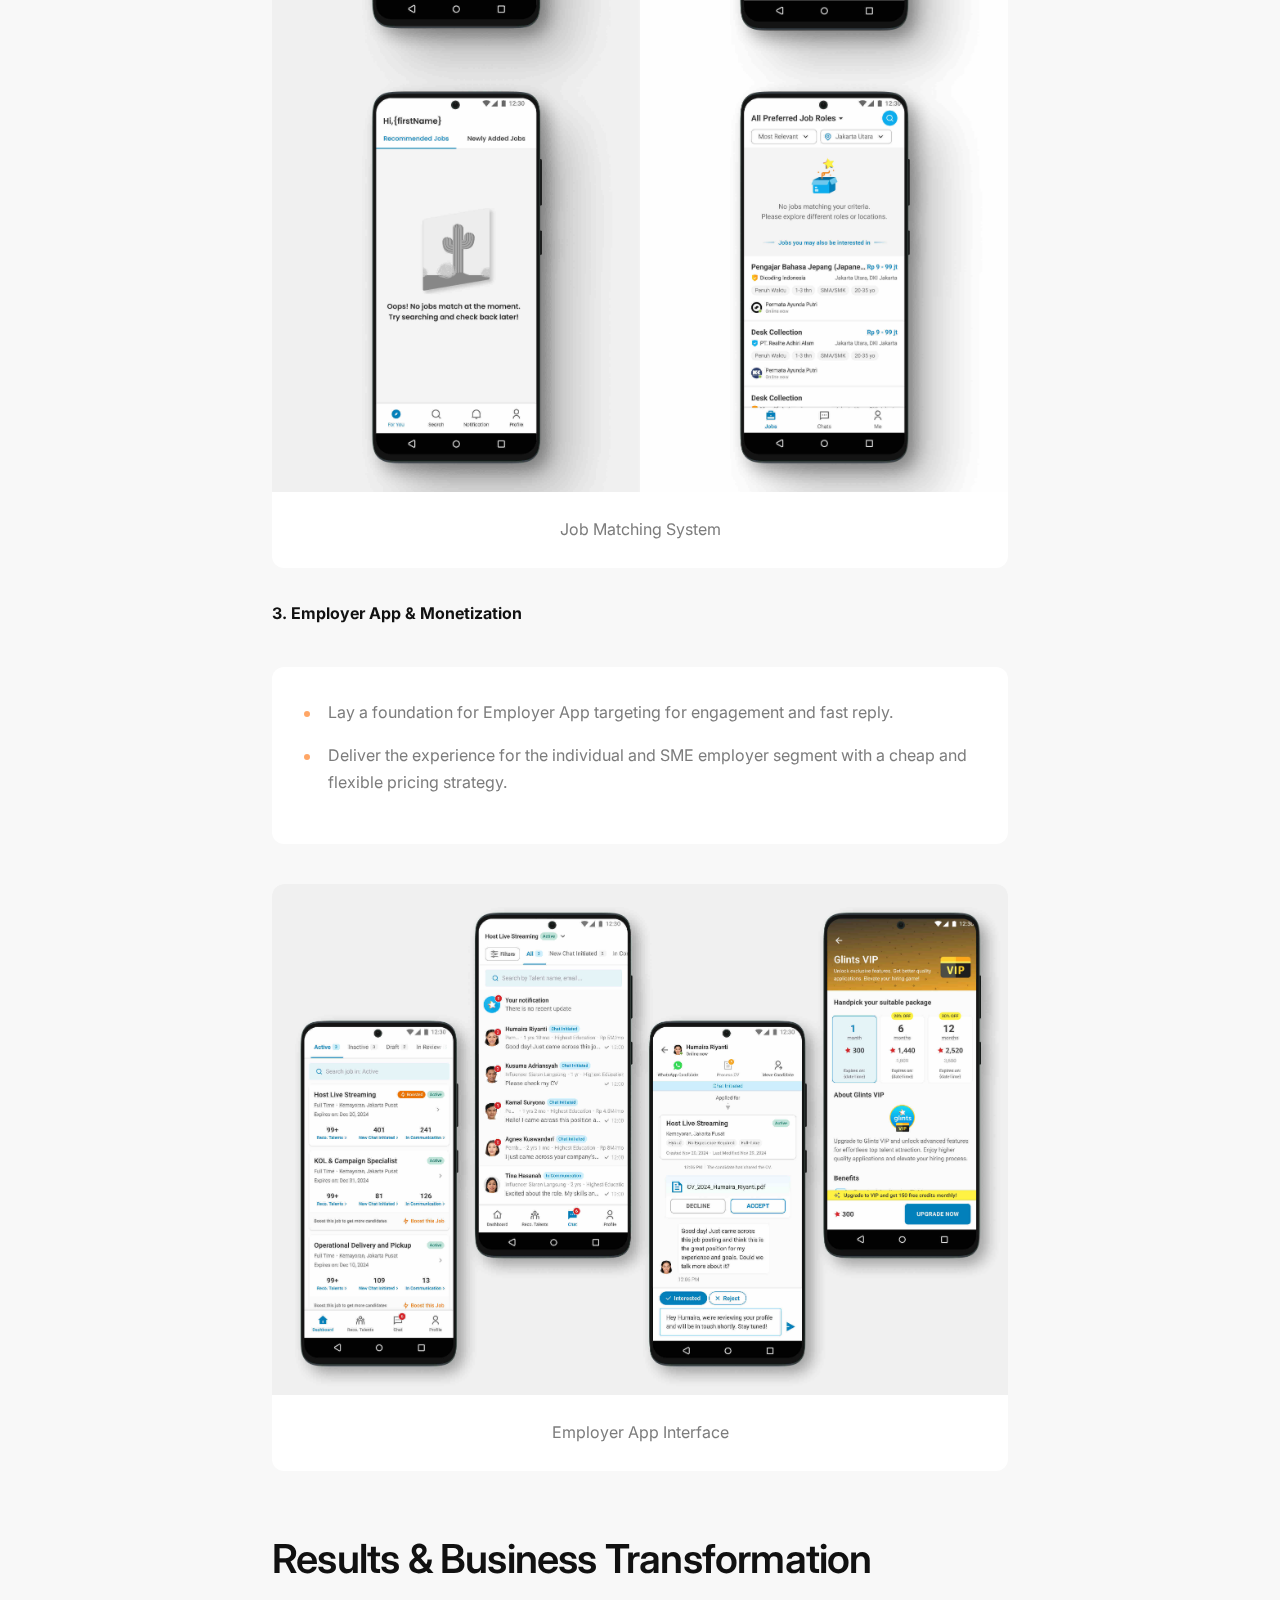
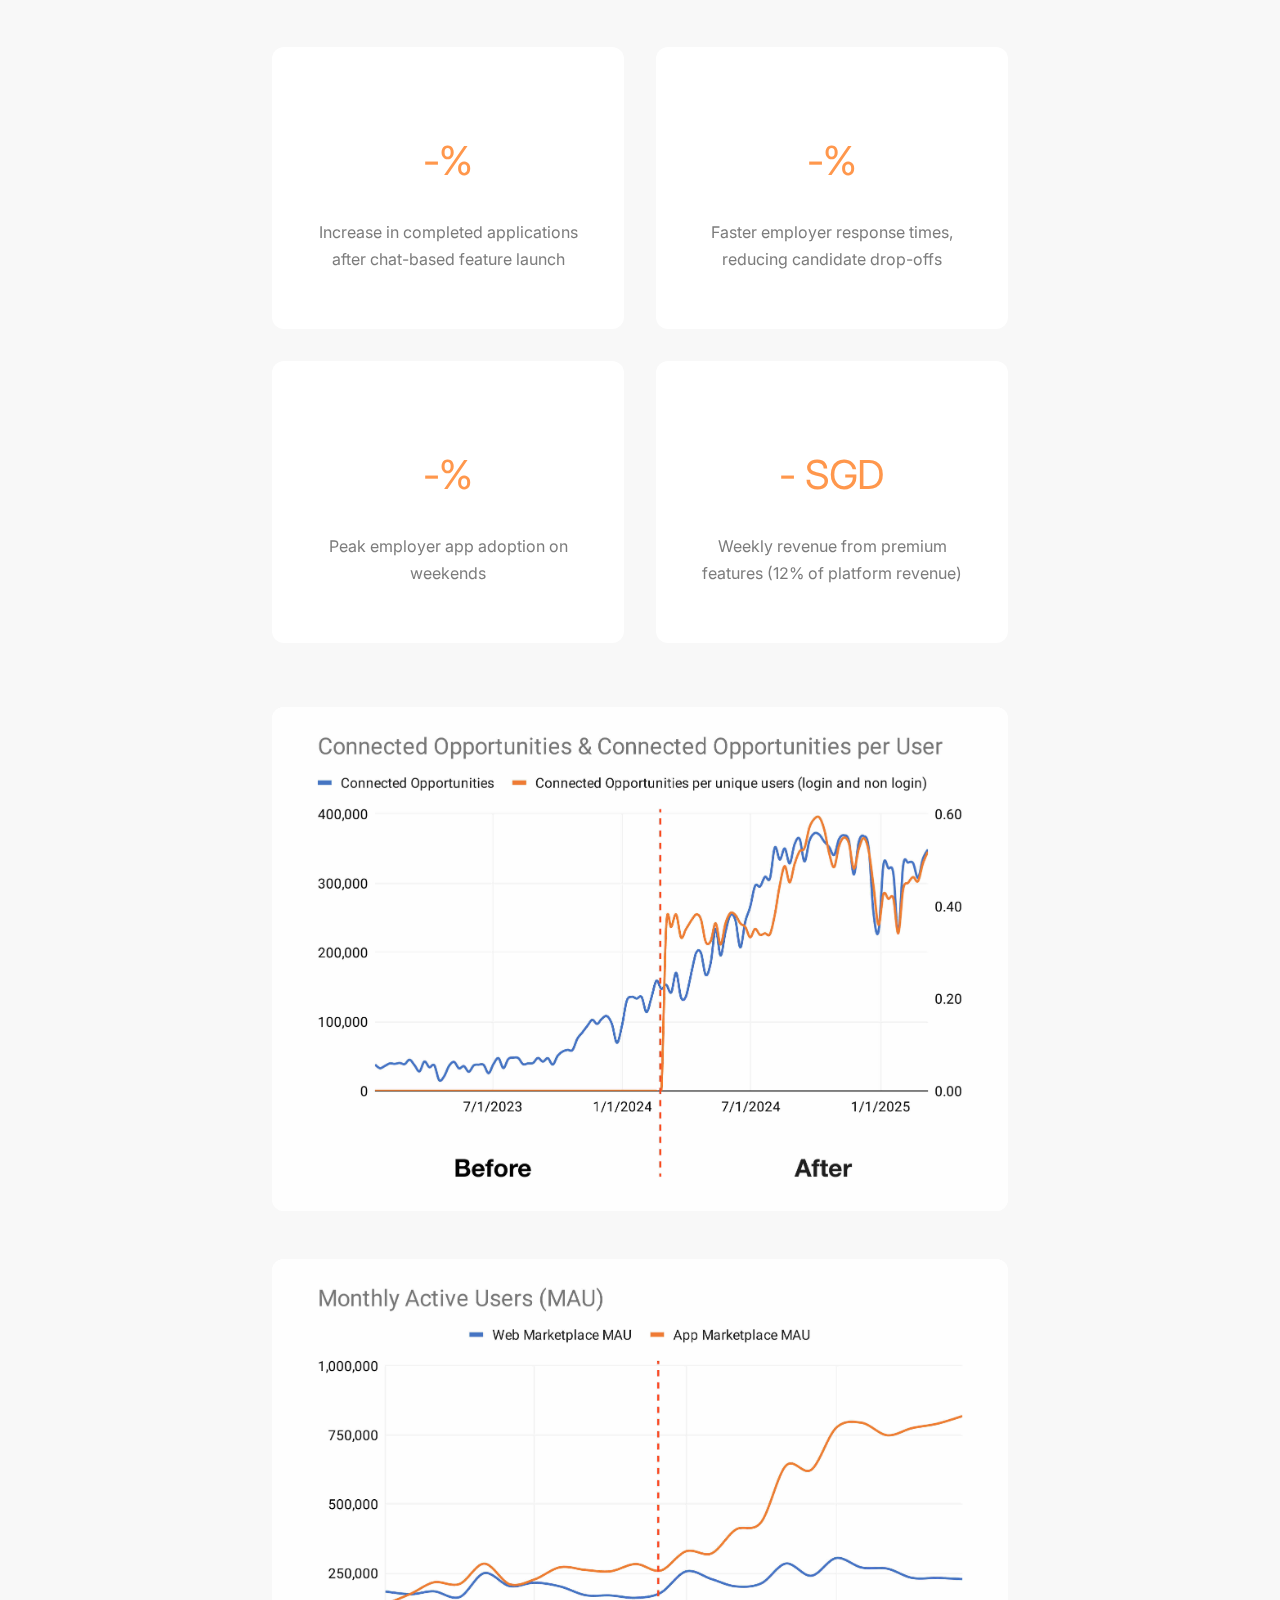
==== commit d9a4506d: "feat: update Glints case study with new glints-12 image" ====
--- a/glints-case-study.html
+++ b/glints-case-study.html
@@ -302,7 +302,7 @@
 
             <div class="case-study-image">
                 <img src="assets/glints-12.jpg" alt="New User Retention">
-                <p class="image-caption">New User Retention, our platform witness highest retention rate compared to the local competitors (source SimilarWeb)</p>
+                <p class="image-caption">Our platform witness highest retention rate compared to the local competitors (SimilarWeb)</p>
             </div>
         </div>
 
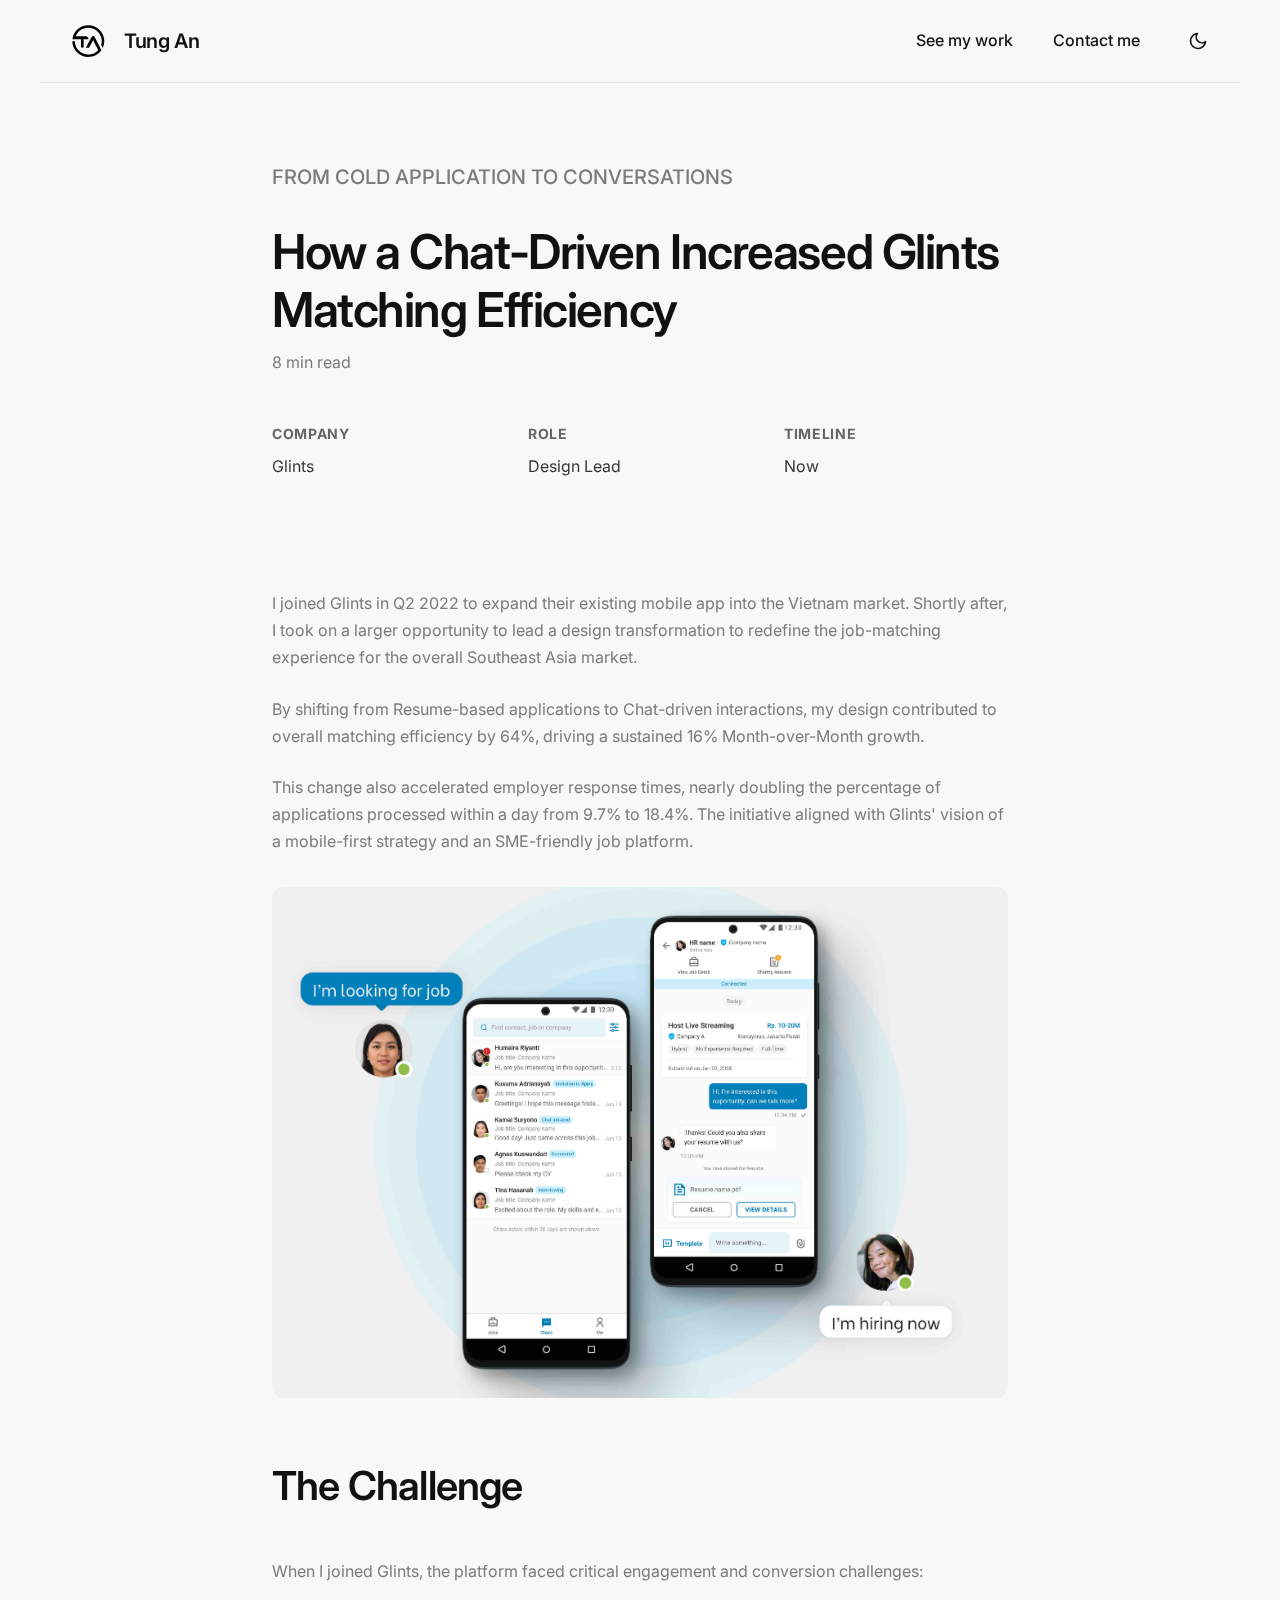
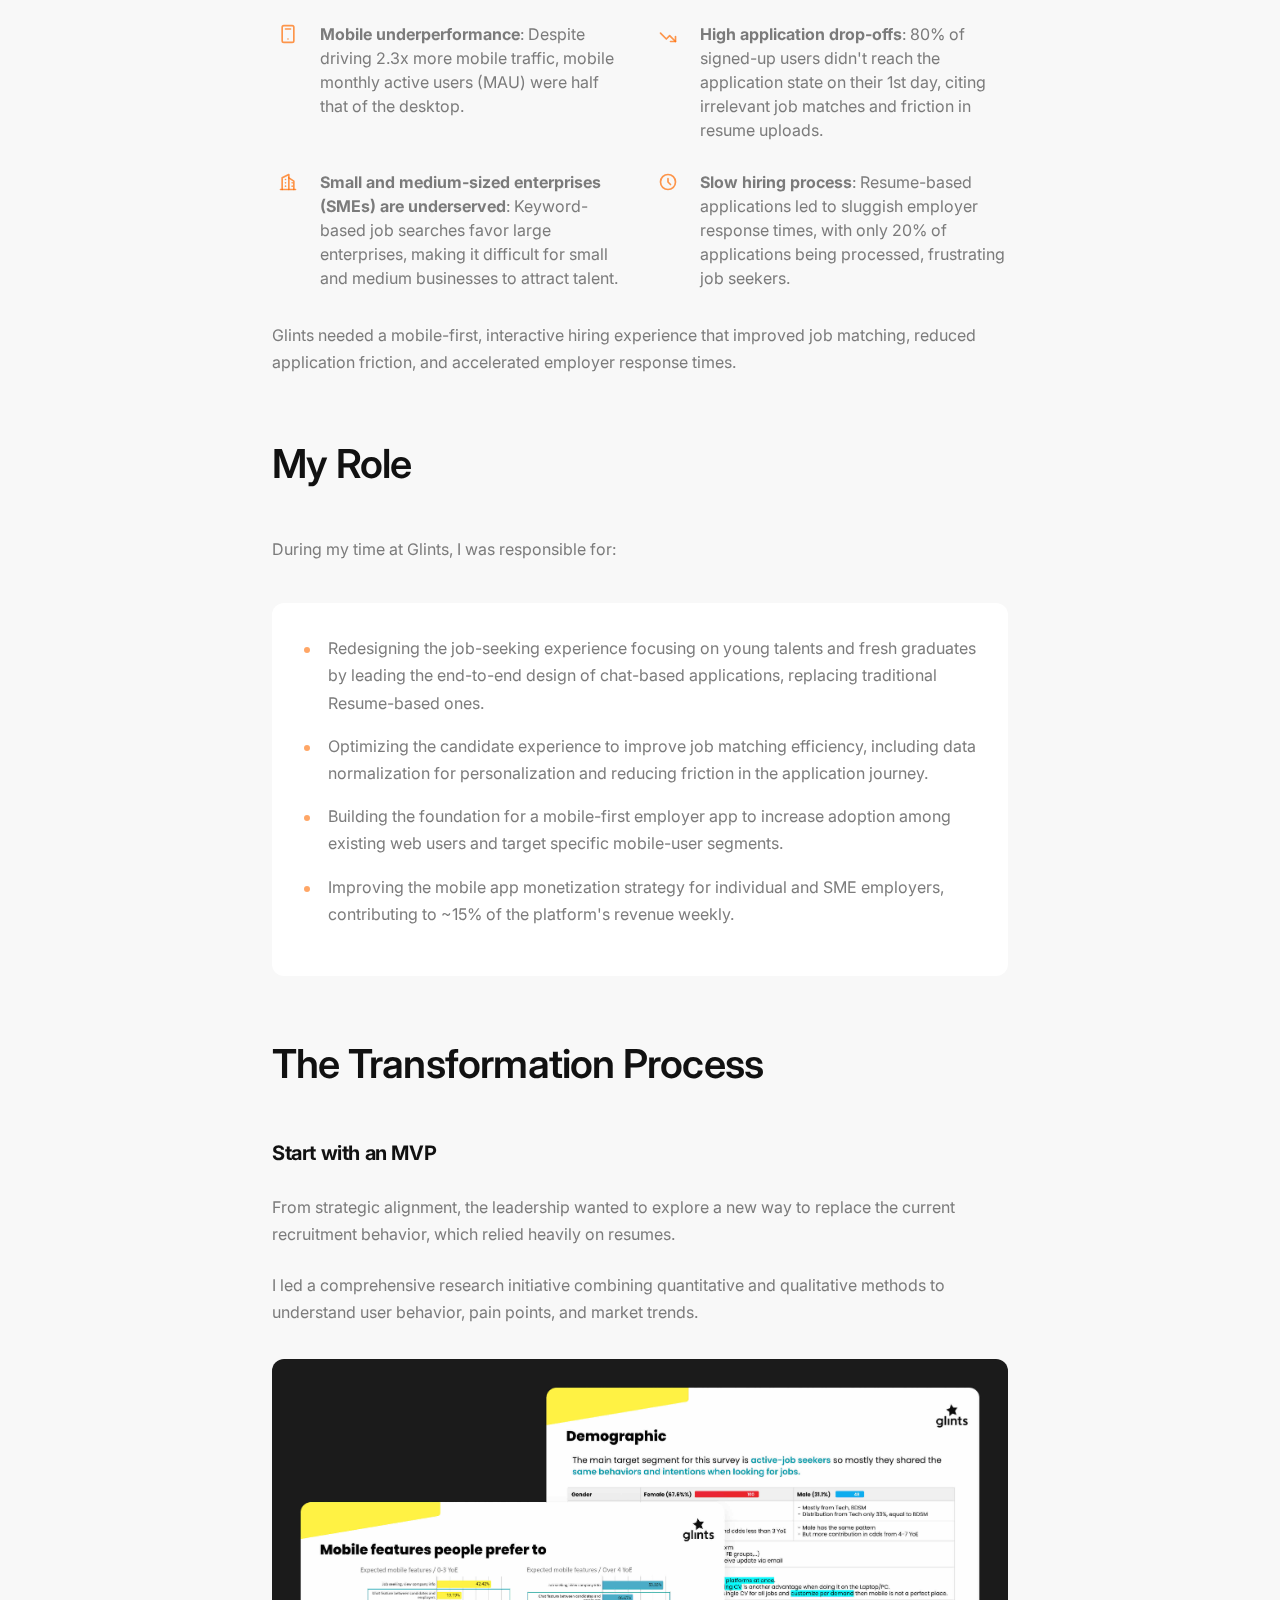
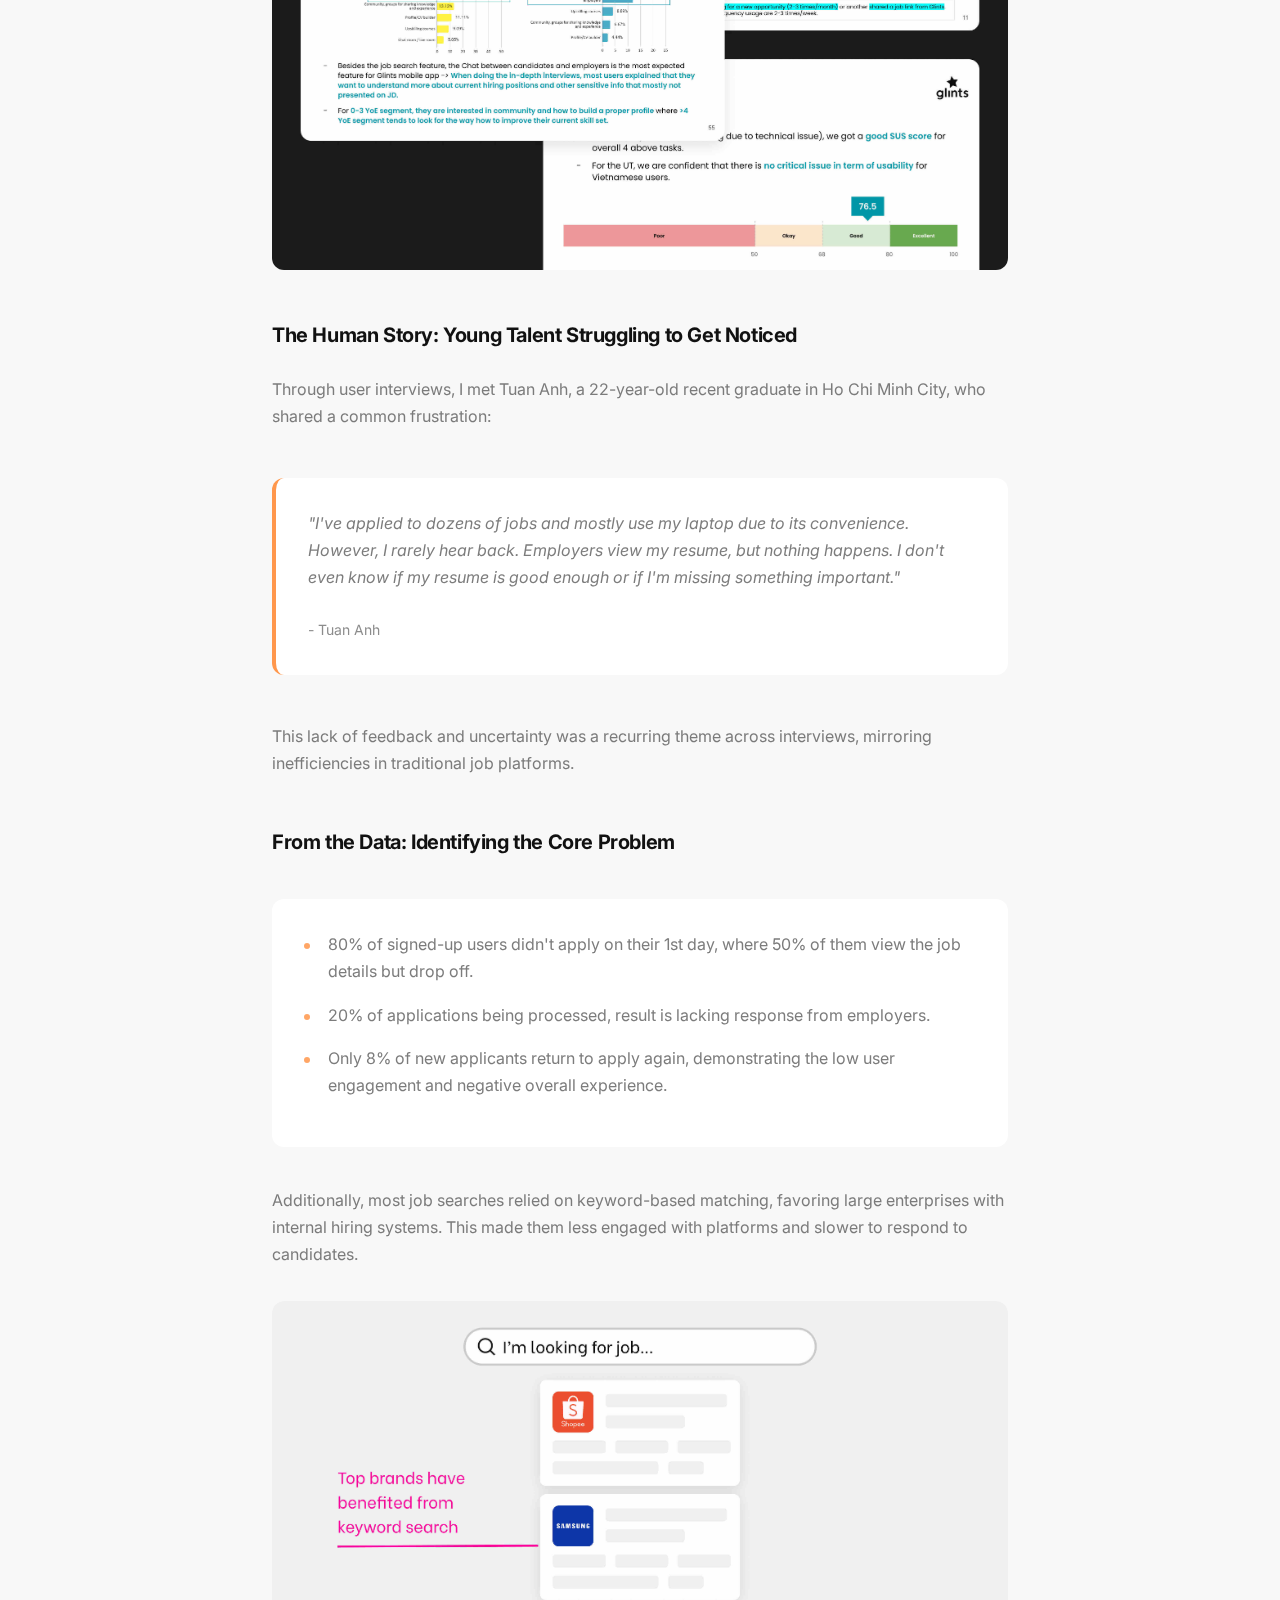
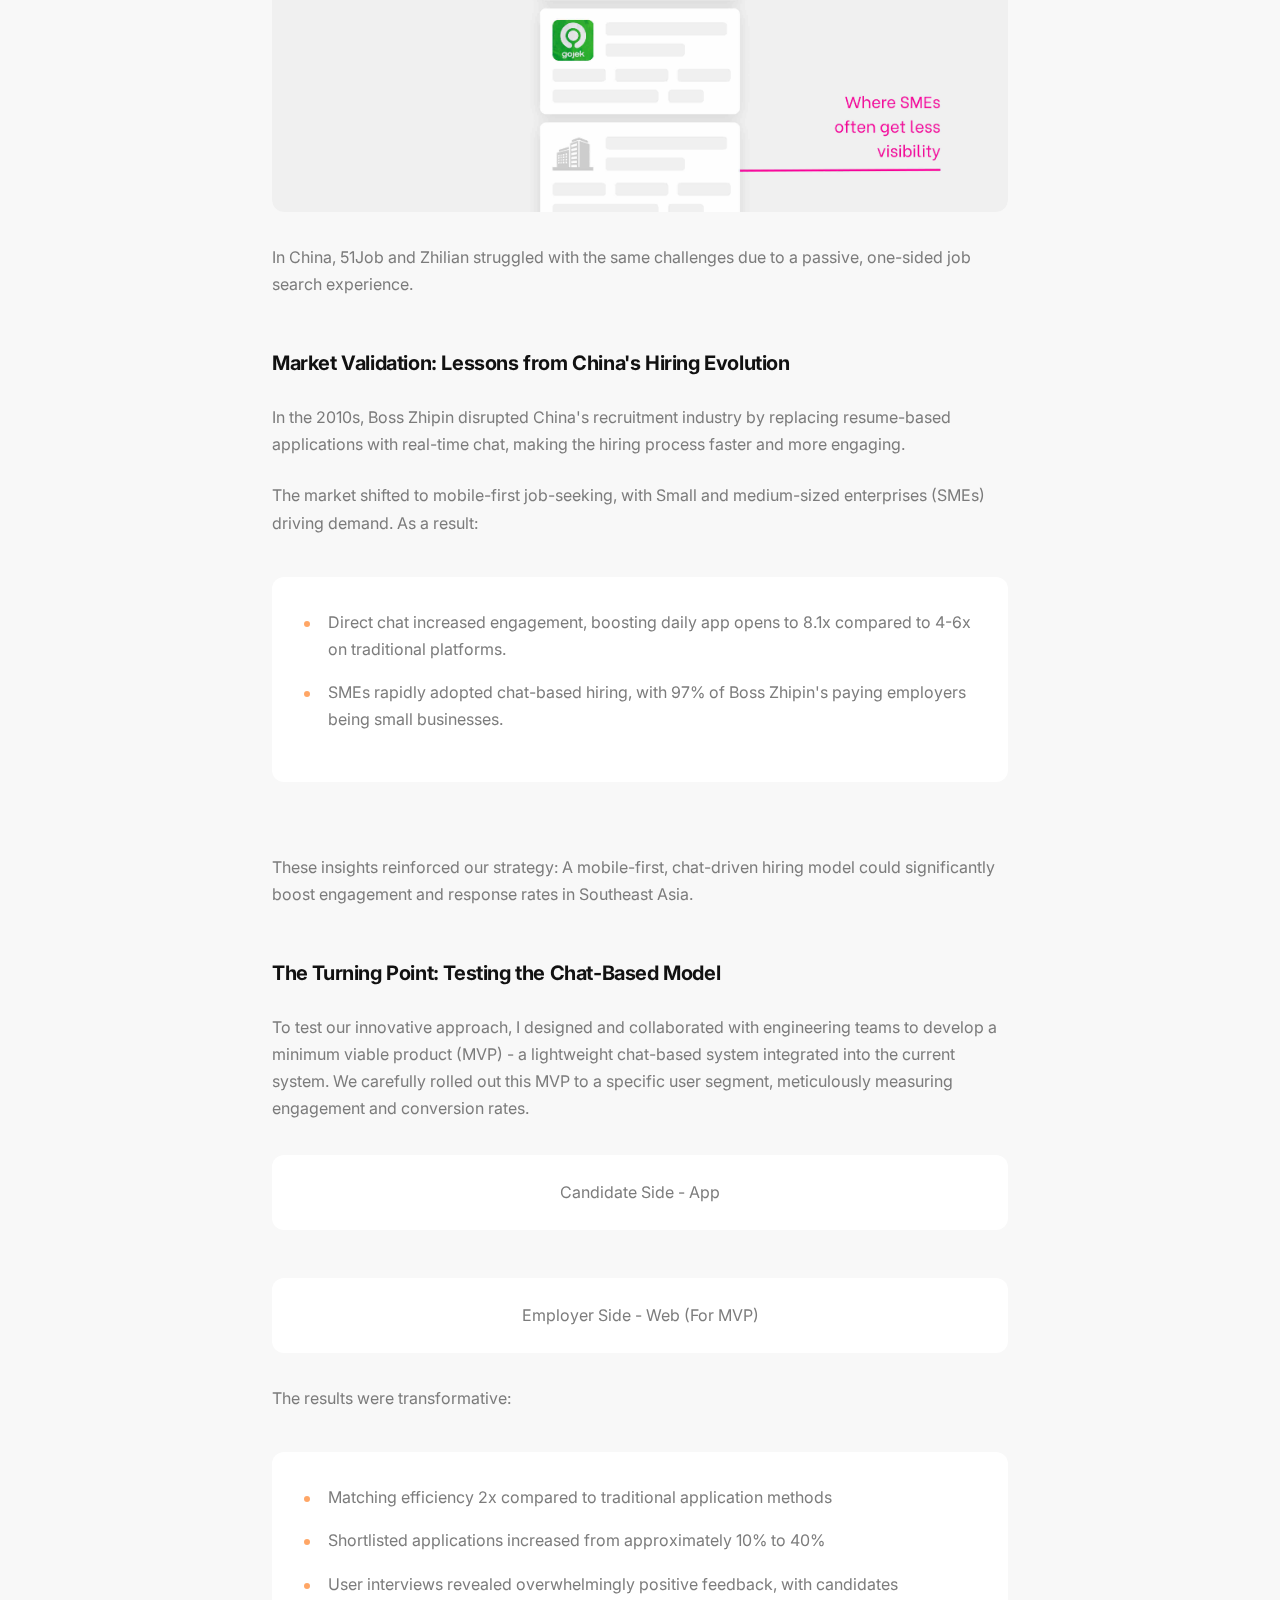
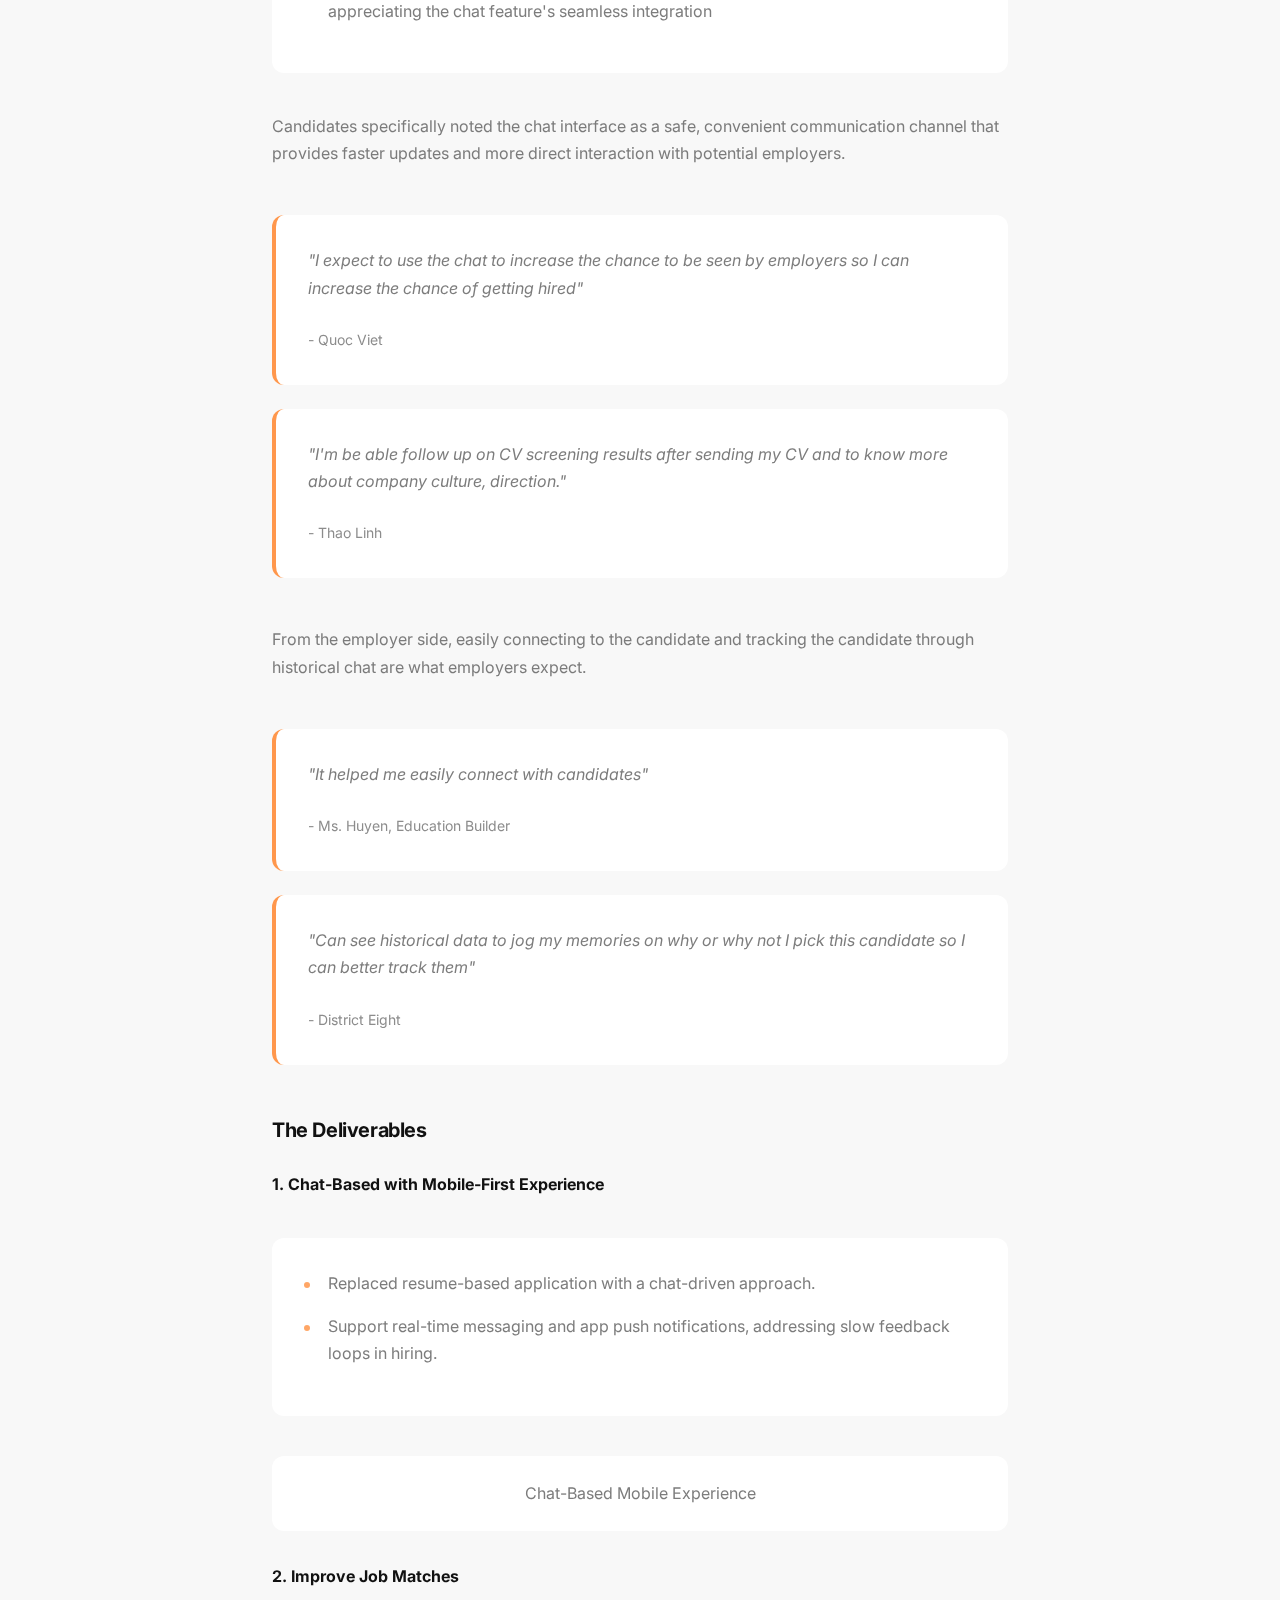
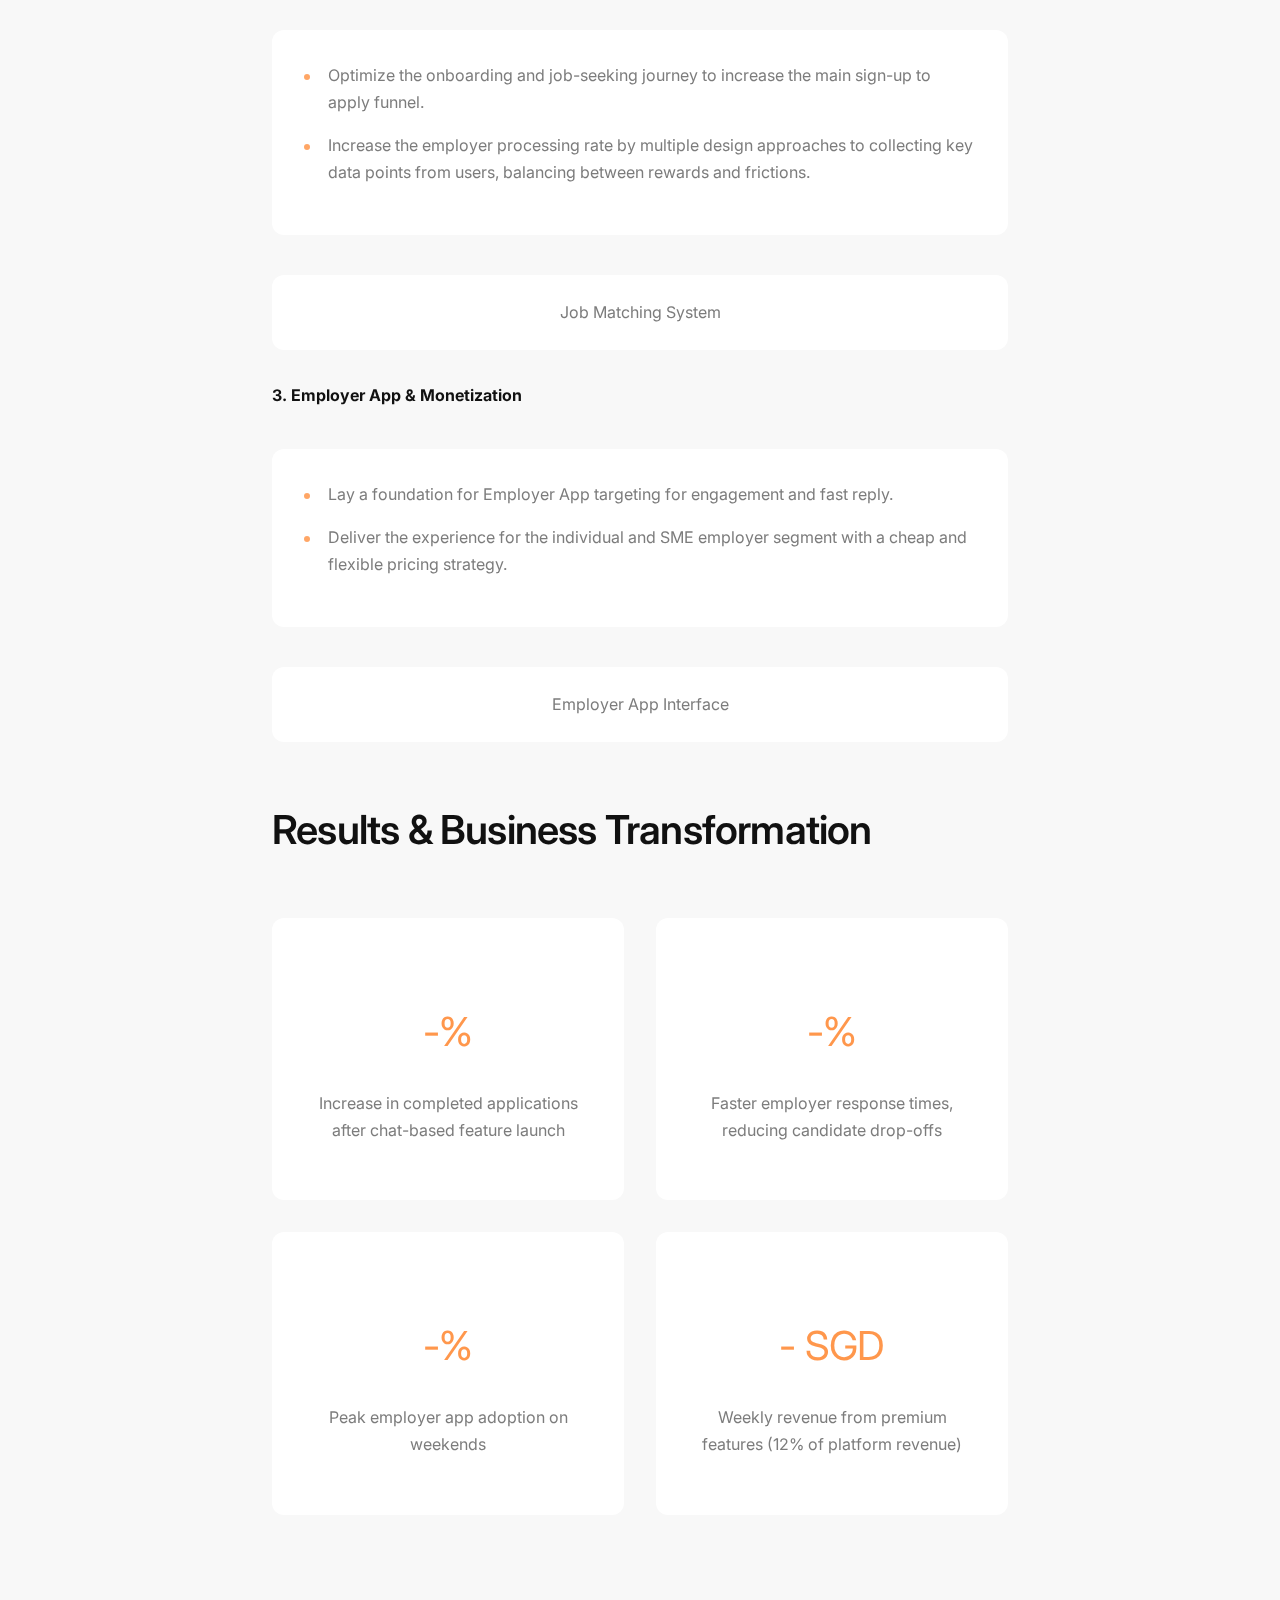
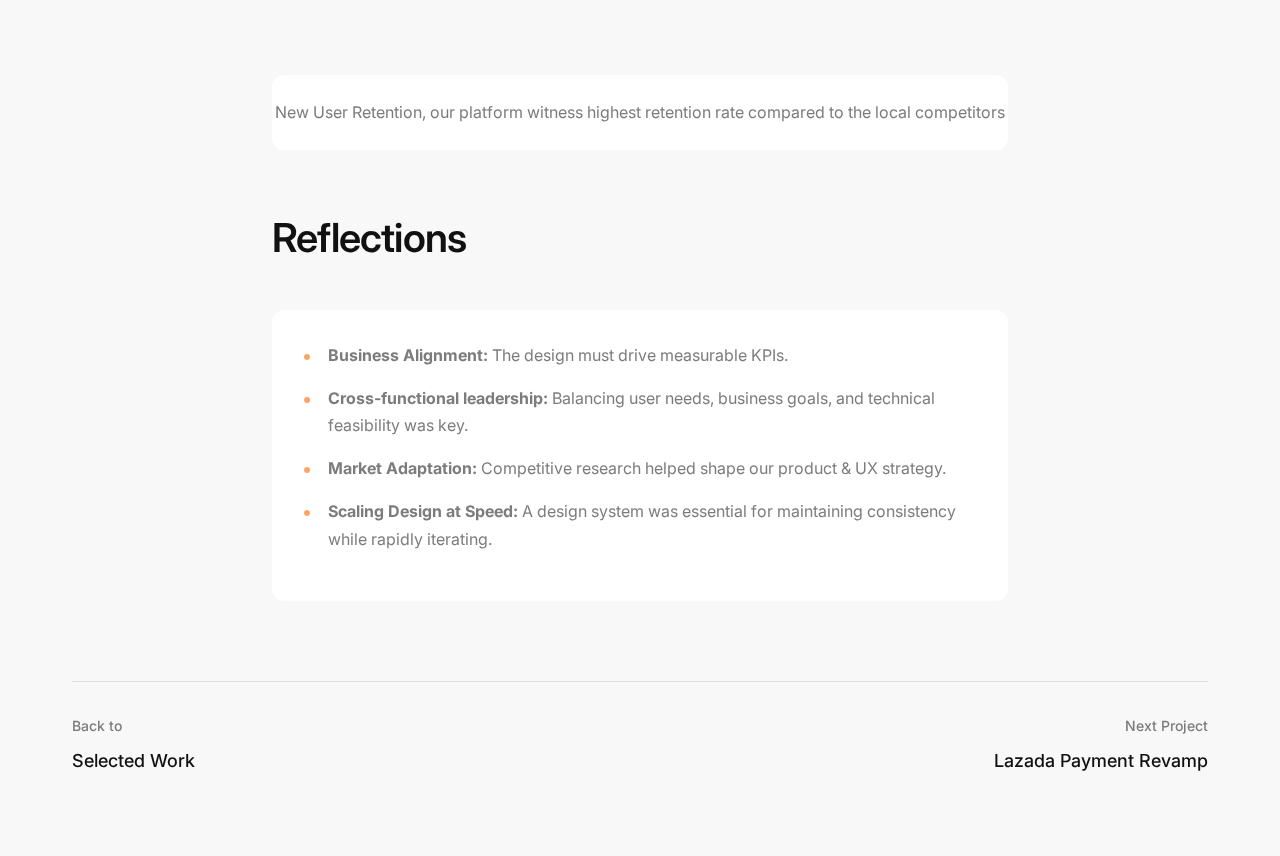
==== commit bcc14dfe: "feat: add lazy loading to all images in Glints case study" ====
--- a/glints-case-study.html
+++ b/glints-case-study.html
@@ -138,7 +138,7 @@
             <p>I led a comprehensive research initiative combining quantitative and qualitative methods to understand user behavior, pain points, and market trends.</p>
 
             <div class="case-study-image">
-                <img src="assets/glints-2.jpg" alt="Glints research and user behavior analysis">
+                <img src="assets/glints-2.jpg" alt="Glints research and user behavior analysis" loading="lazy">
             </div>
 
             <h3>The Human Story: Young Talent Struggling to Get Noticed</h3>
@@ -163,7 +163,7 @@
             <p>Additionally, most job searches relied on keyword-based matching, favoring large enterprises with internal hiring systems. This made them less engaged with platforms and slower to respond to candidates.</p>
             
             <div class="case-study-image">
-                <img src="assets/glints-3.jpg" alt="Glints core problem analysis and data insights">
+                <img src="assets/glints-3.jpg" alt="Glints core problem analysis and data insights" loading="lazy">
             </div>
 
             <p>In China, 51Job and Zhilian struggled with the same challenges due to a passive, one-sided job search experience.</p>
@@ -180,7 +180,7 @@
             </div>
 
             <div class="case-study-image">
-                <img src="assets/glints-4.jpg" alt="Glints mobile-first job seeking and SME market shift">
+                <img src="assets/glints-4.jpg" alt="Glints mobile-first job seeking and SME market shift" loading="lazy">
             </div>
             <p>These insights reinforced our strategy: A mobile-first, chat-driven hiring model could significantly boost engagement and response rates in Southeast Asia.</p>
 
@@ -188,12 +188,12 @@
             <p>To test our innovative approach, I designed and collaborated with engineering teams to develop a minimum viable product (MVP) - a lightweight chat-based system integrated into the current system. We carefully rolled out this MVP to a specific user segment, meticulously measuring engagement and conversion rates.</p>
 
             <div class="case-study-image">
-                <img src="assets/glints-5.jpg" alt="Glints MVP rollout and engagement metrics">
+                <img src="assets/glints-5.jpg" alt="Glints MVP rollout and engagement metrics" loading="lazy">
                 <p class="image-caption">Candidate Side - App</p>
             </div>
 
             <div class="case-study-image">
-                <img src="assets/glints-6.jpg" alt="Glints employer interface">
+                <img src="assets/glints-6.jpg" alt="Glints employer interface" loading="lazy">
                 <p class="image-caption">Employer Side - Web (For MVP)</p>
             </div>
 
@@ -239,7 +239,7 @@
             </div>
 
             <div class="case-study-image">
-                <img src="assets/glints-7.jpg" alt="Chat-based mobile-first experience">
+                <img src="assets/glints-7.jpg" alt="Chat-based mobile-first experience" loading="lazy">
                 <p class="image-caption">Chat-Based Mobile Experience</p>
             </div>
 
@@ -252,7 +252,7 @@
             </div>
 
             <div class="case-study-image">
-                <img src="assets/glints-8.jpg" alt="Job matching optimization">
+                <img src="assets/glints-8.jpg" alt="Job matching optimization" loading="lazy">
                 <p class="image-caption">Job Matching System</p>
             </div>
 
@@ -265,7 +265,7 @@
             </div>
 
             <div class="case-study-image">
-                <img src="assets/glints-9.jpg" alt="Employer app and monetization features">
+                <img src="assets/glints-9.jpg" alt="Employer app and monetization features" loading="lazy">
                 <p class="image-caption">Employer App Interface</p>
             </div>
         </div>
@@ -293,16 +293,16 @@
             </div>
 
             <div class="case-study-image">
-                <img src="assets/glints-10.jpg" alt="Connected Opportunities">
-            </div>
-
-            <div class="case-study-image">
-                <img src="assets/glints-11.jpg" alt="App Active Users vs. Web Active Users">
-            </div>
-
-            <div class="case-study-image">
-                <img src="assets/glints-12.jpg" alt="New User Retention">
-                <p class="image-caption">Our platform witness highest retention rate compared to the local competitors (SimilarWeb)</p>
+                <img src="assets/glints-10.jpg" alt="Connected Opportunities" loading="lazy">
+            </div>
+
+            <div class="case-study-image">
+                <img src="assets/glints-11.jpg" alt="App Active Users vs. Web Active Users" loading="lazy">
+            </div>
+
+            <div class="case-study-image">
+                <img src="assets/glints-12.jpg" alt="New User Retention" loading="lazy">
+                <p class="image-caption">New User Retention, our platform witness highest retention rate compared to the local competitors</p>
             </div>
         </div>
 
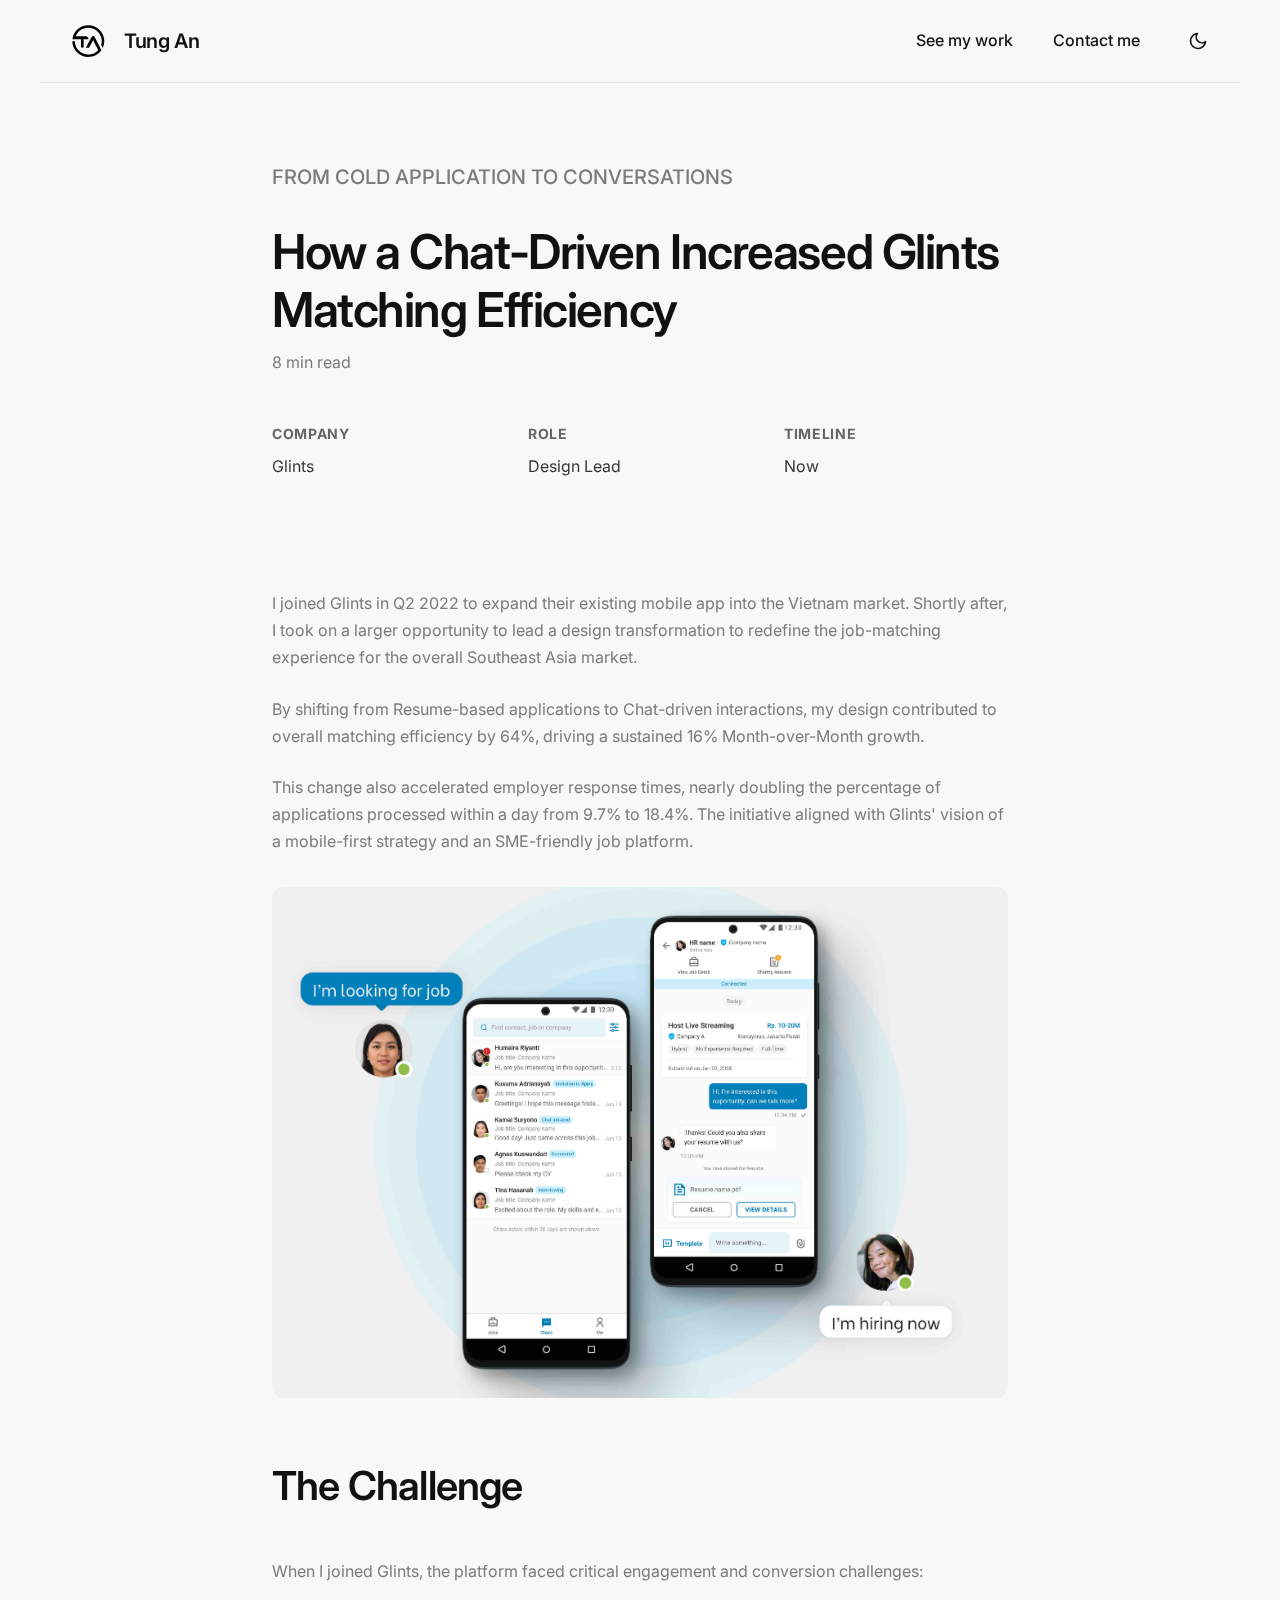
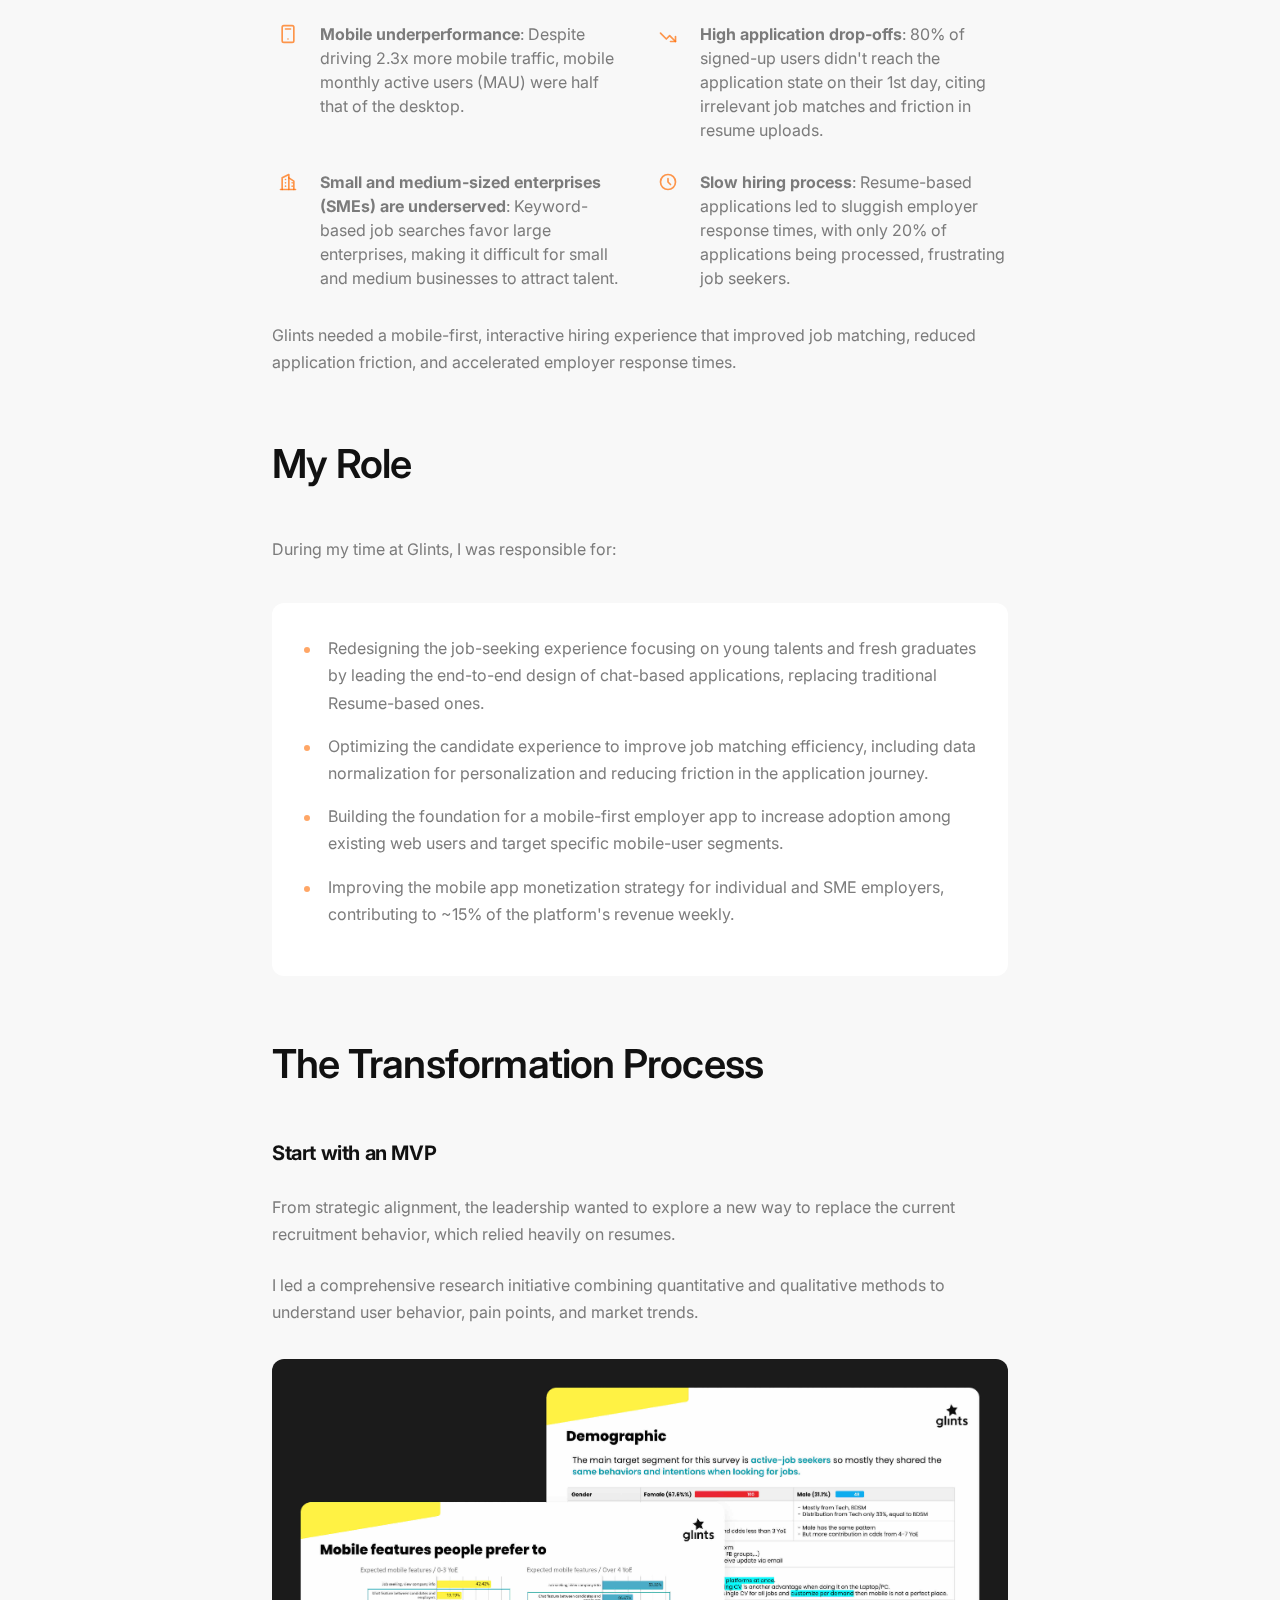
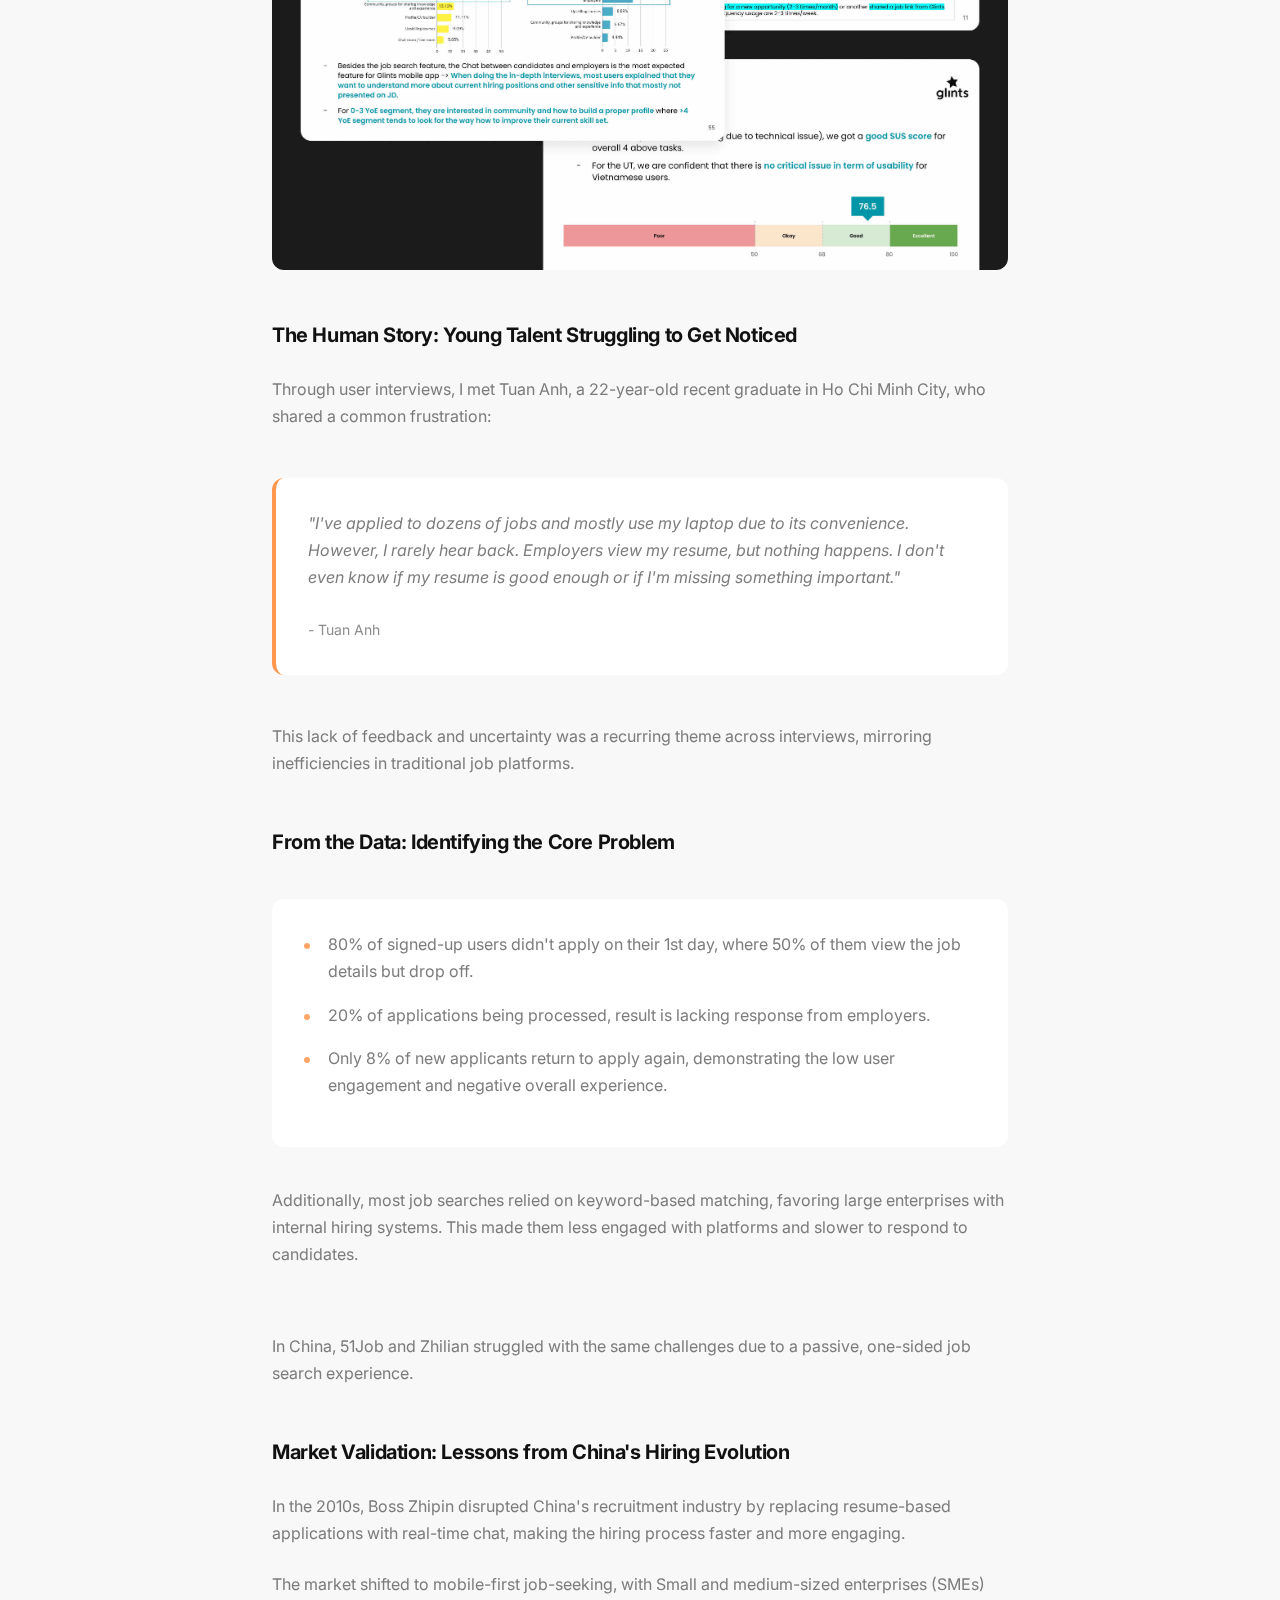
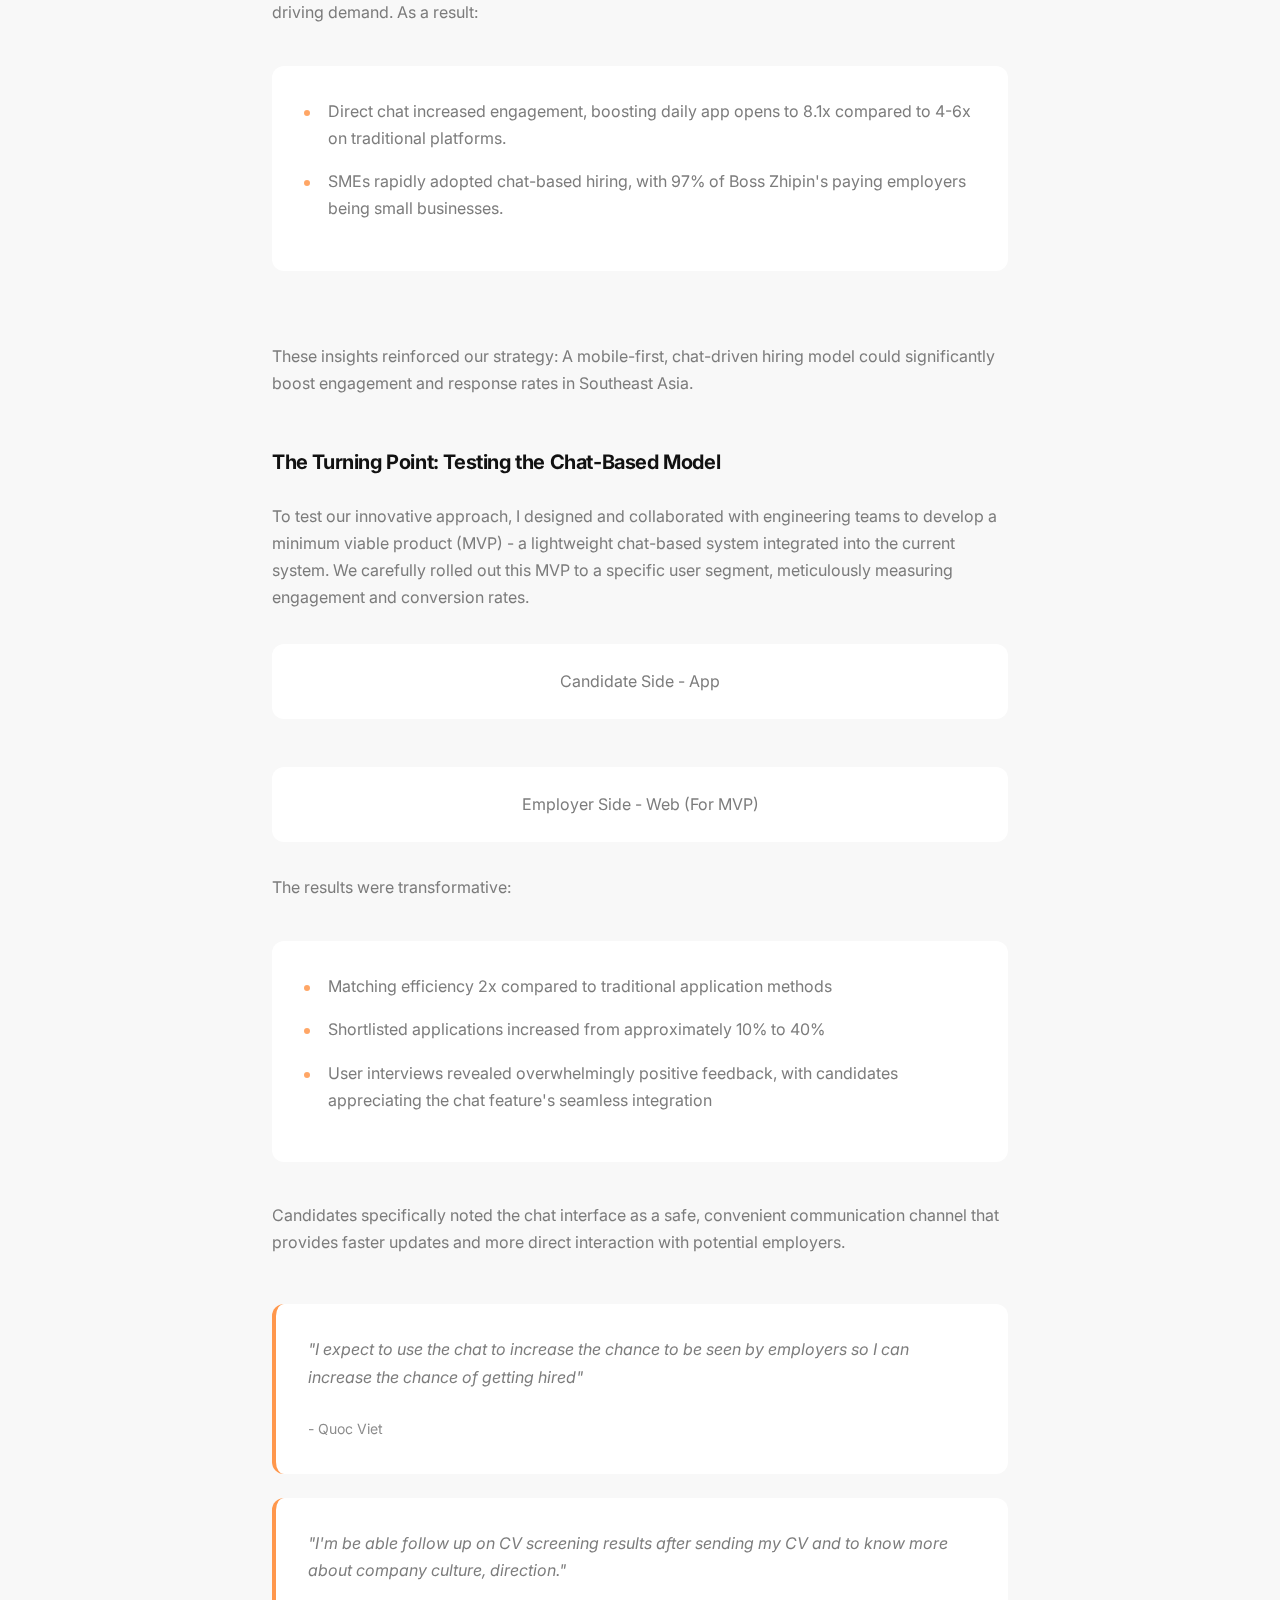
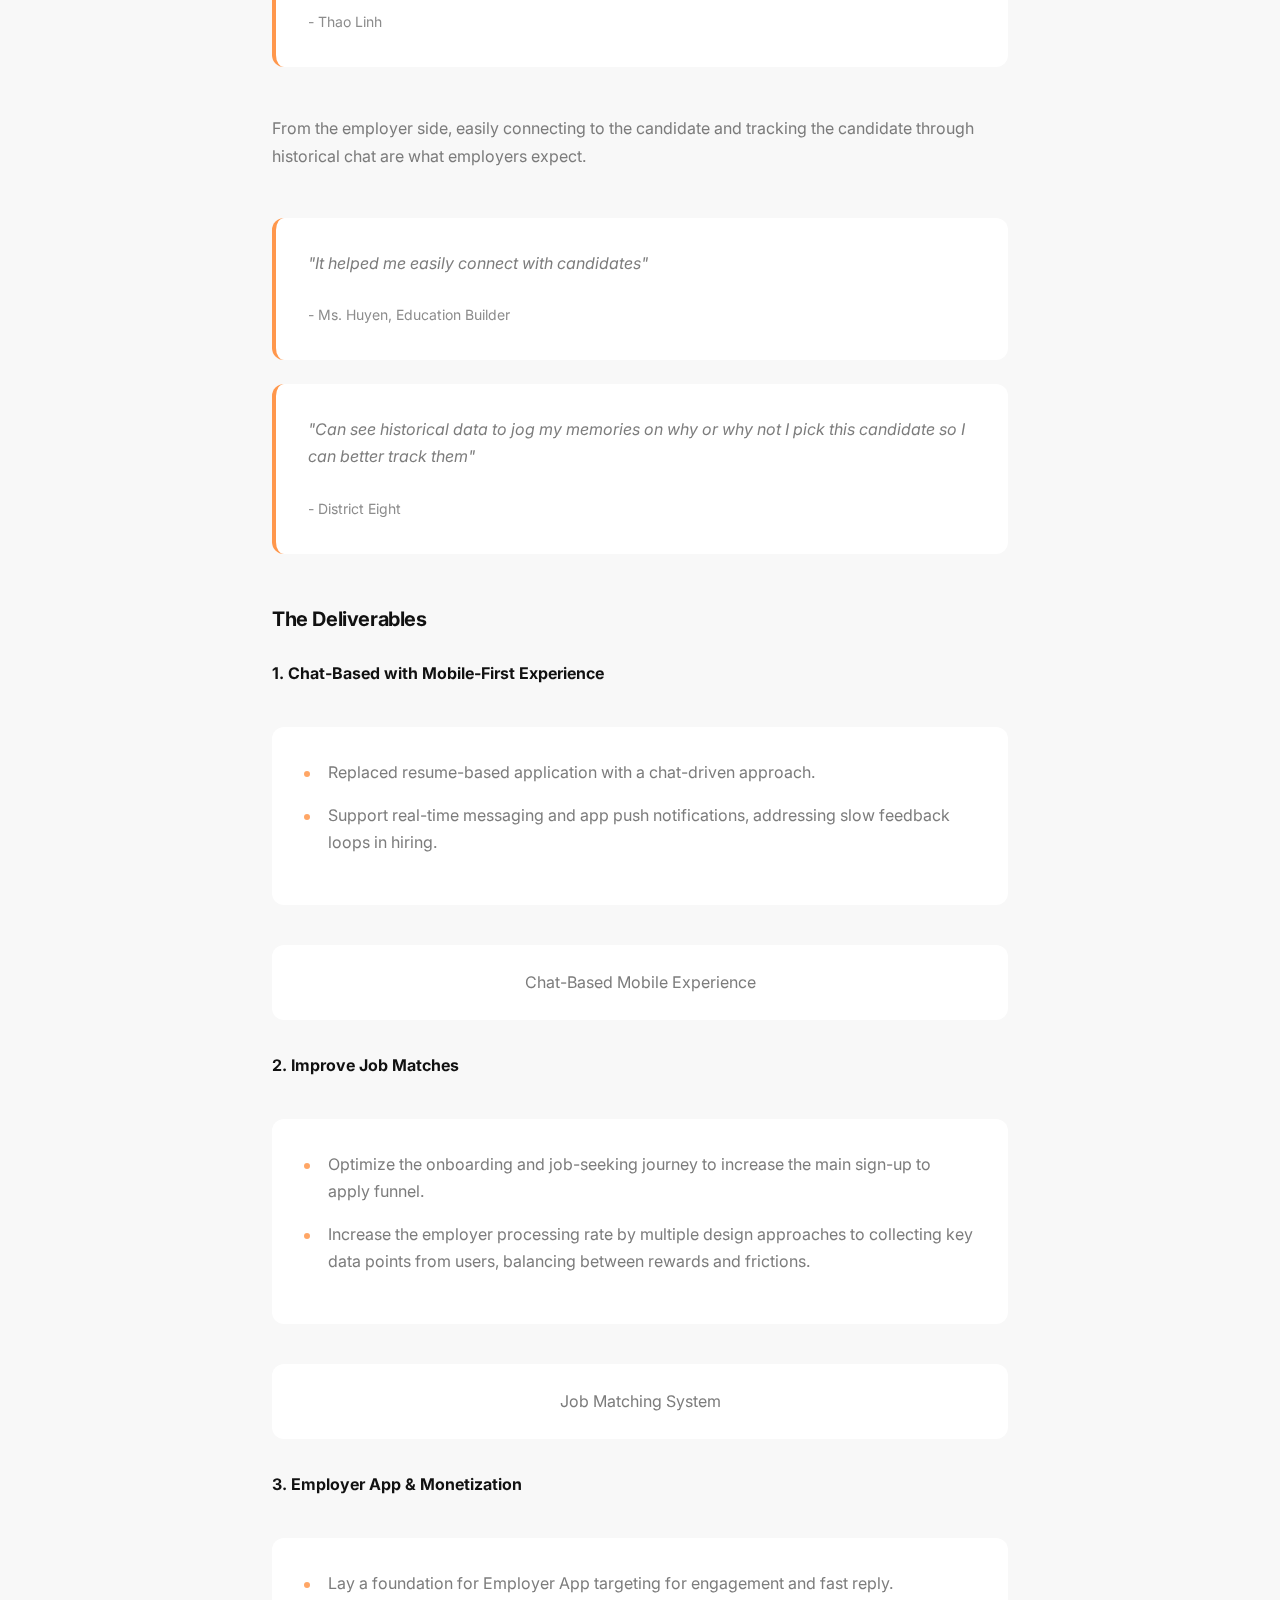
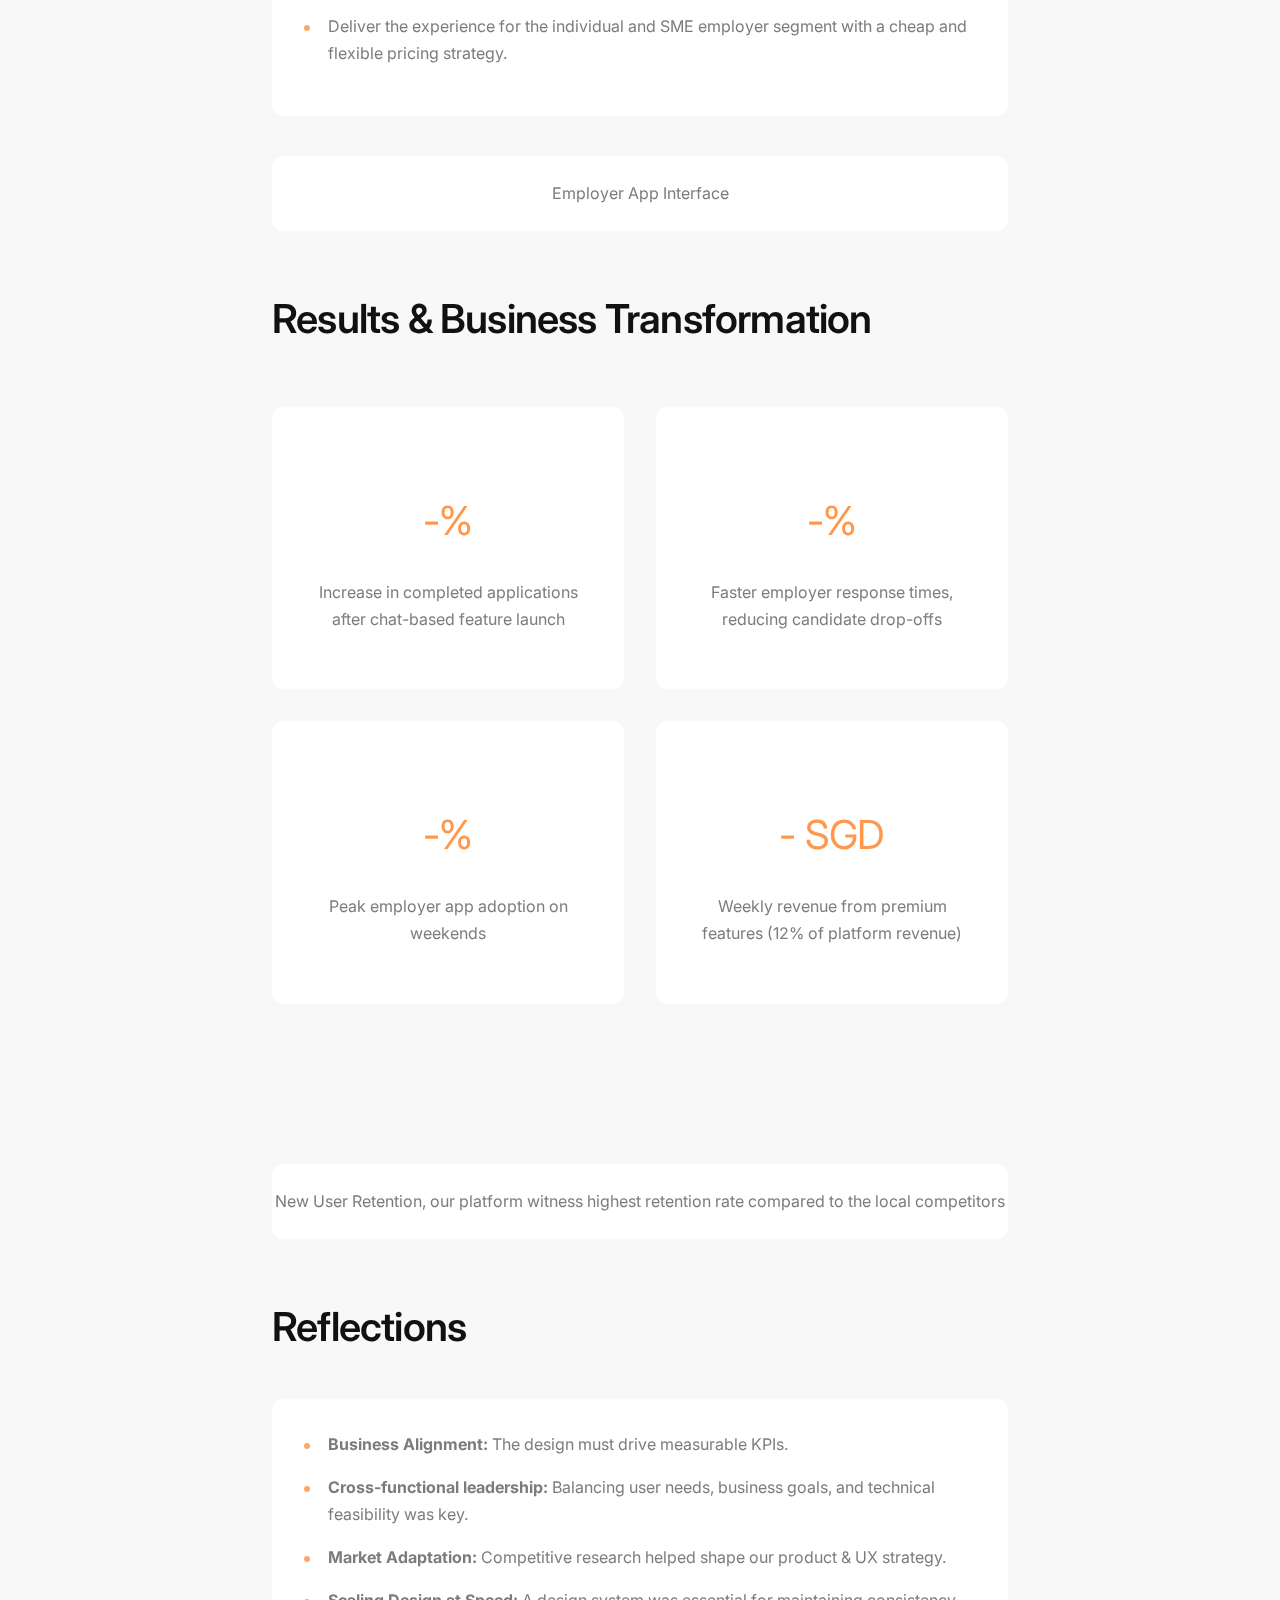
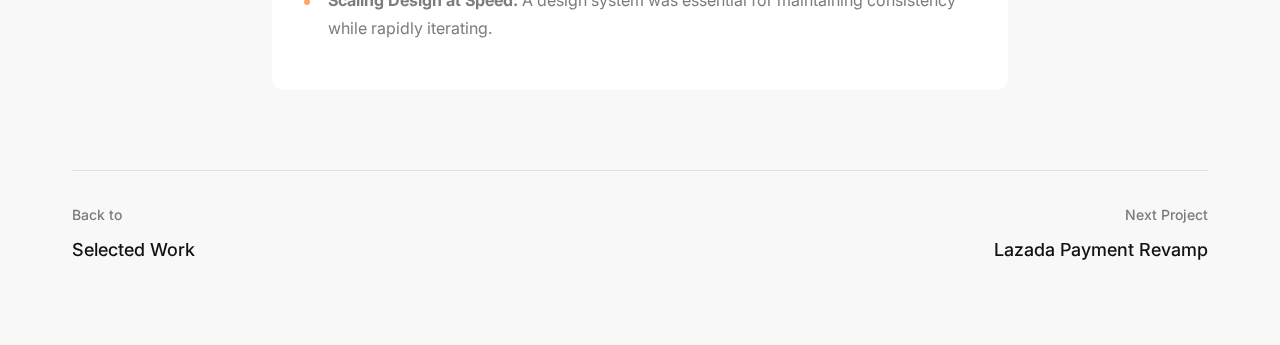
==== commit d11ad732: "Add favicon support across all pages with multiple sizes and device support" ====
--- a/glints-case-study.html
+++ b/glints-case-study.html
@@ -7,6 +7,13 @@
     <link rel="stylesheet" href="styles.css">
     <link rel="stylesheet" href="case-study.css">
     <link href="https://fonts.googleapis.com/css2?family=Inter:wght@400;500;600;700&display=swap" rel="stylesheet">
+    
+    <!-- Favicon -->
+    <link rel="apple-touch-icon" sizes="180x180" href="assets/favicon/apple-touch-icon.png">
+    <link rel="icon" type="image/png" sizes="192x192" href="assets/favicon/android-chrome-192x192.png">
+    <link rel="icon" type="image/png" sizes="512x512" href="assets/favicon/android-chrome-512x512.png">
+    <link rel="shortcut icon" href="assets/favicon/favicon.ico">
+    <meta name="theme-color" content="#ffffff">
 </head>
 <body>
     <header>
--- a/styles.css
+++ b/styles.css
@@ -443,24 +443,43 @@
 }
 
 .expertise-item {
-    padding: 0;
+    padding: 2rem;
     opacity: 0;
     transform: translateY(20px);
     transition: 
         transform var(--transition-speed) ease,
-        opacity var(--transition-speed) ease;
+        opacity var(--transition-speed) ease,
+        background-color var(--transition-speed) ease;
     will-change: opacity, transform;
     transform: translate3d(0, 0, 0);
     backface-visibility: hidden;
     perspective: 1000px;
-    will-change: transform, opacity;
+    background: var(--background-alt);
+    border-radius: var(--border-radius);
 }
 
 .expertise-item:hover {
     transform: translateY(-5px);
 }
 
-.expertise-item h3 {
+.expertise-icon {
+    margin-bottom: 1.5rem;
+    color: var(--accent-color);
+    display: flex;
+    align-items: center;
+    justify-content: center;
+    width: 64px;
+    height: 64px;
+    background: var(--background-color);
+    border-radius: 16px;
+    transition: transform var(--transition-speed) ease;
+}
+
+.expertise-item:hover .expertise-icon {
+    transform: scale(1.05);
+}
+
+.expertise-content h3 {
     font-size: 1.25rem;
     margin-bottom: 1rem;
     font-weight: 600;
@@ -468,7 +487,7 @@
     letter-spacing: -0.02em;
 }
 
-.expertise-item p {
+.expertise-content p {
     font-size: 1rem;
     color: var(--secondary-color);
     line-height: 1.7;
@@ -683,6 +702,28 @@
 
     .intro-text .highlight {
         font-size: 1.1rem;
+    }
+
+    .expertise-grid {
+        grid-template-columns: 1fr;
+        gap: 2rem;
+        margin-top: 2rem;
+    }
+
+    .expertise-item {
+        padding: 1.5rem;
+    }
+
+    .expertise-icon {
+        width: 48px;
+        height: 48px;
+        border-radius: 12px;
+        margin-bottom: 1.25rem;
+    }
+
+    .expertise-icon svg {
+        width: 24px;
+        height: 24px;
     }
 }
 
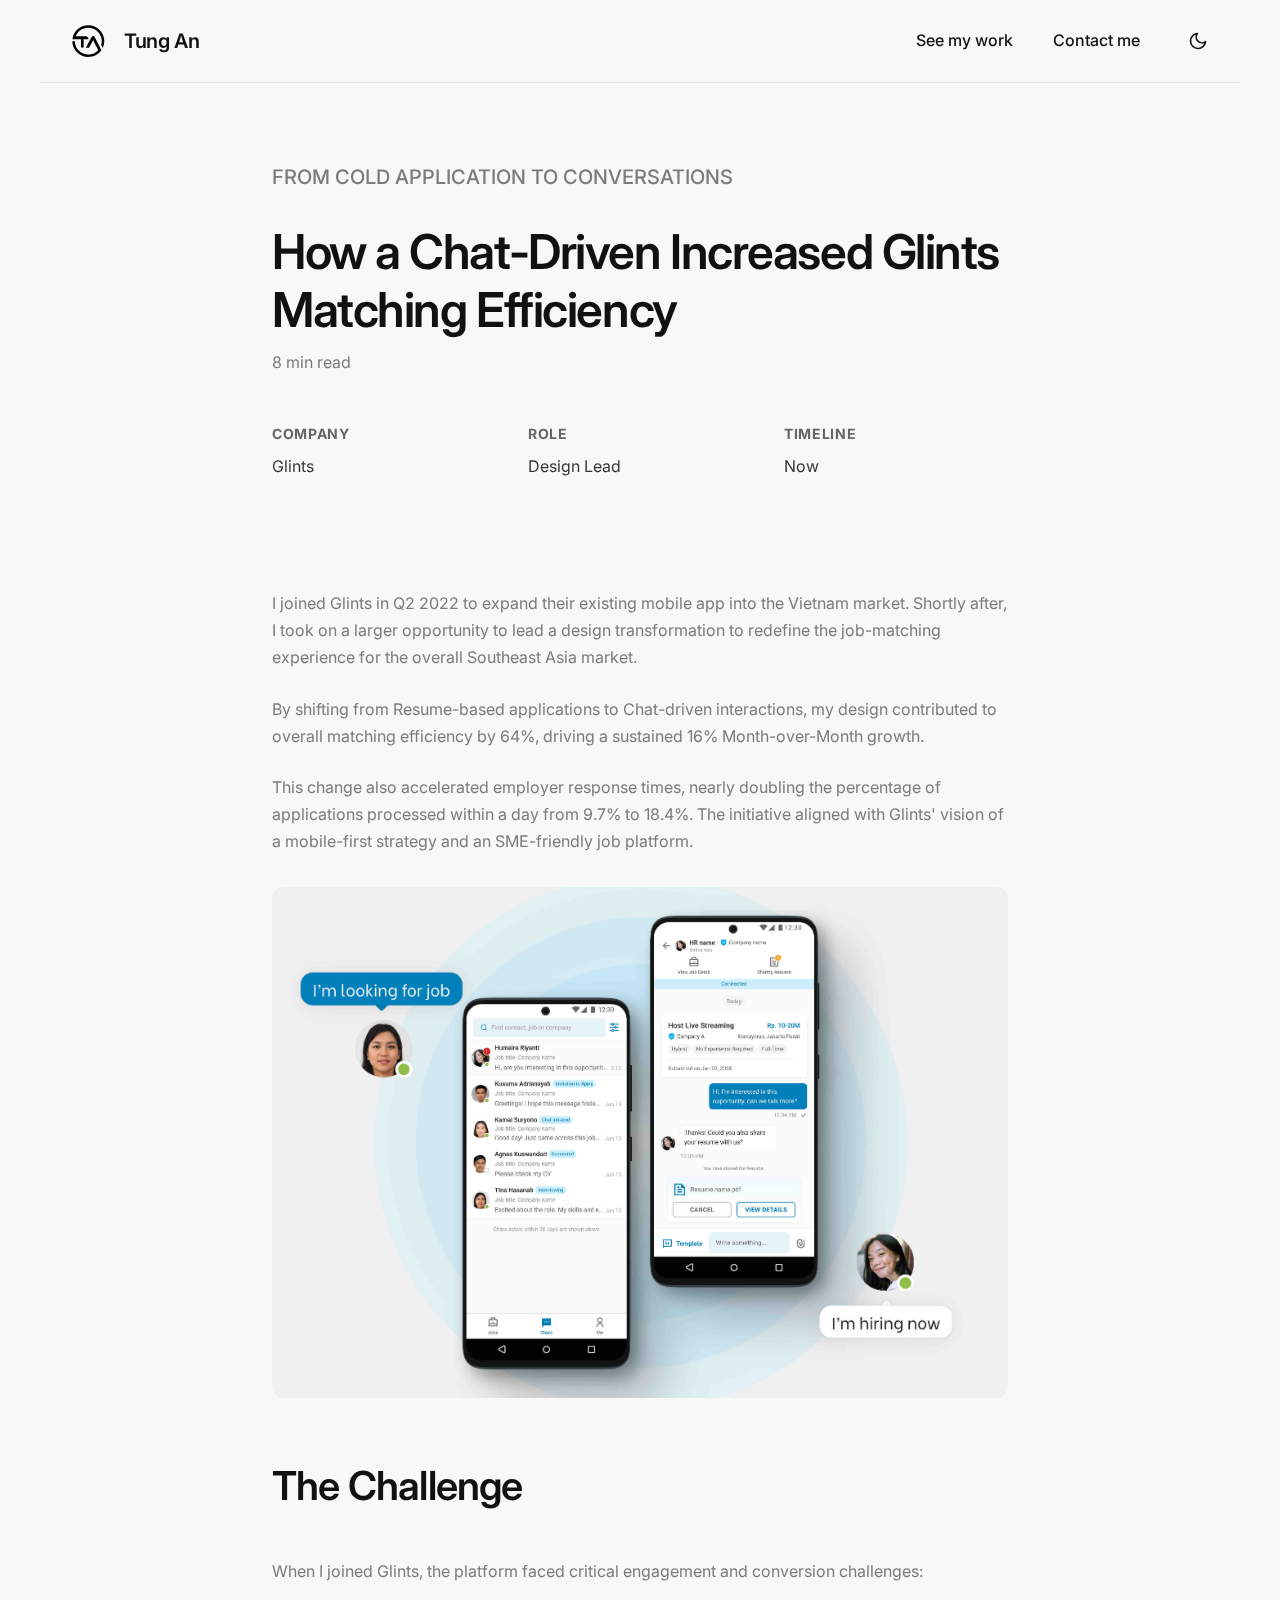
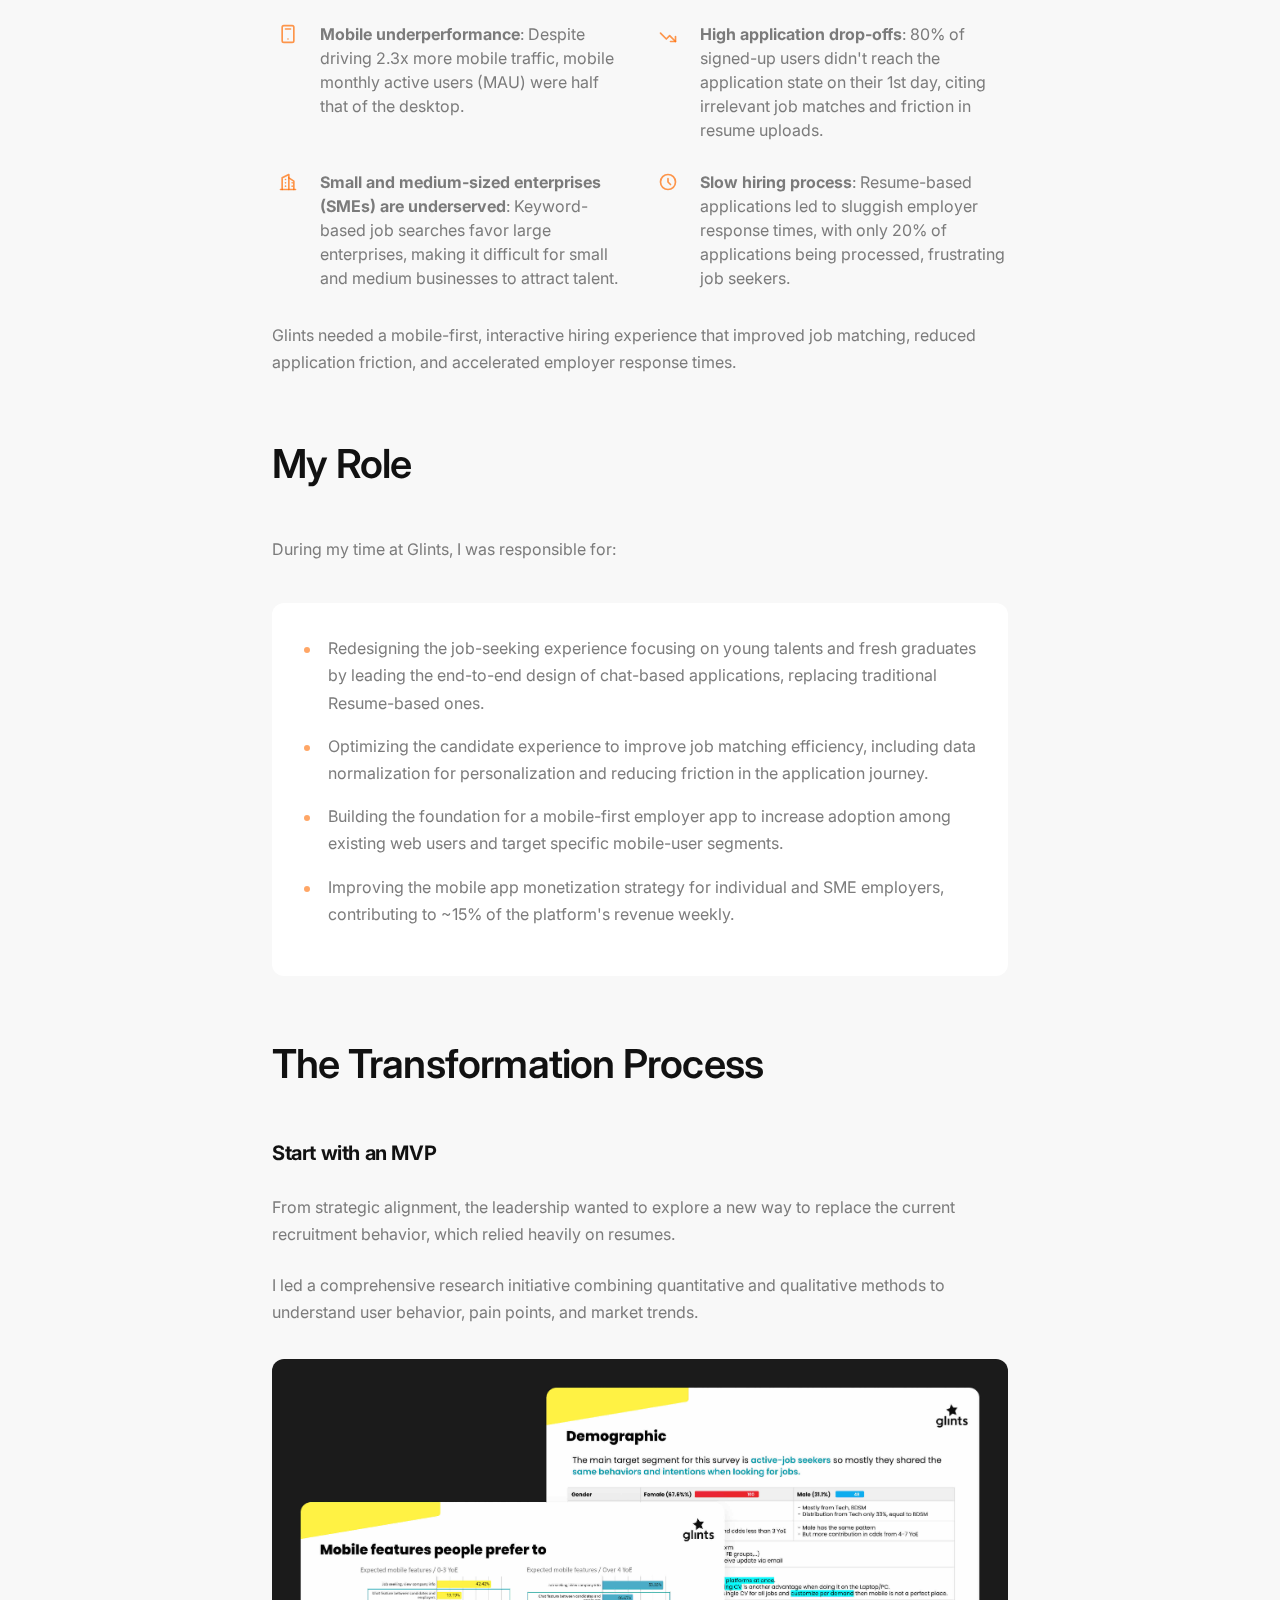
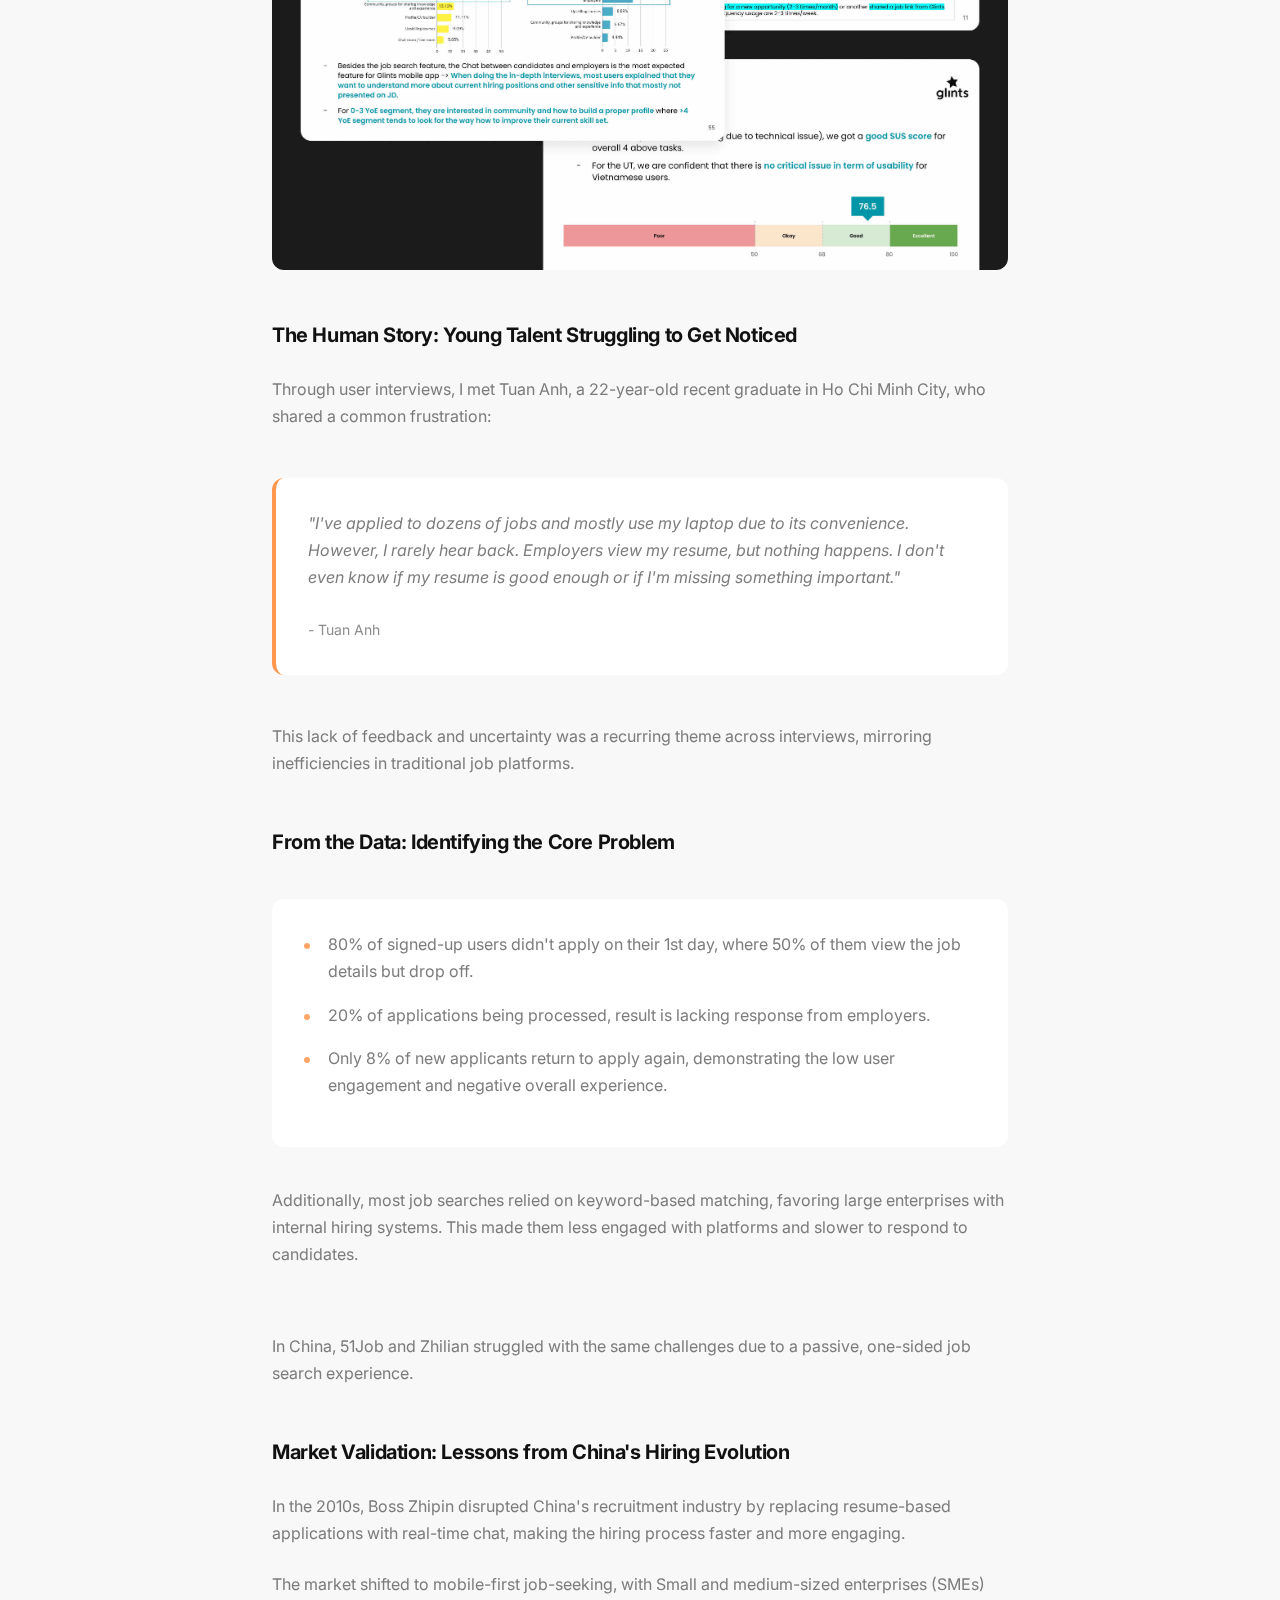
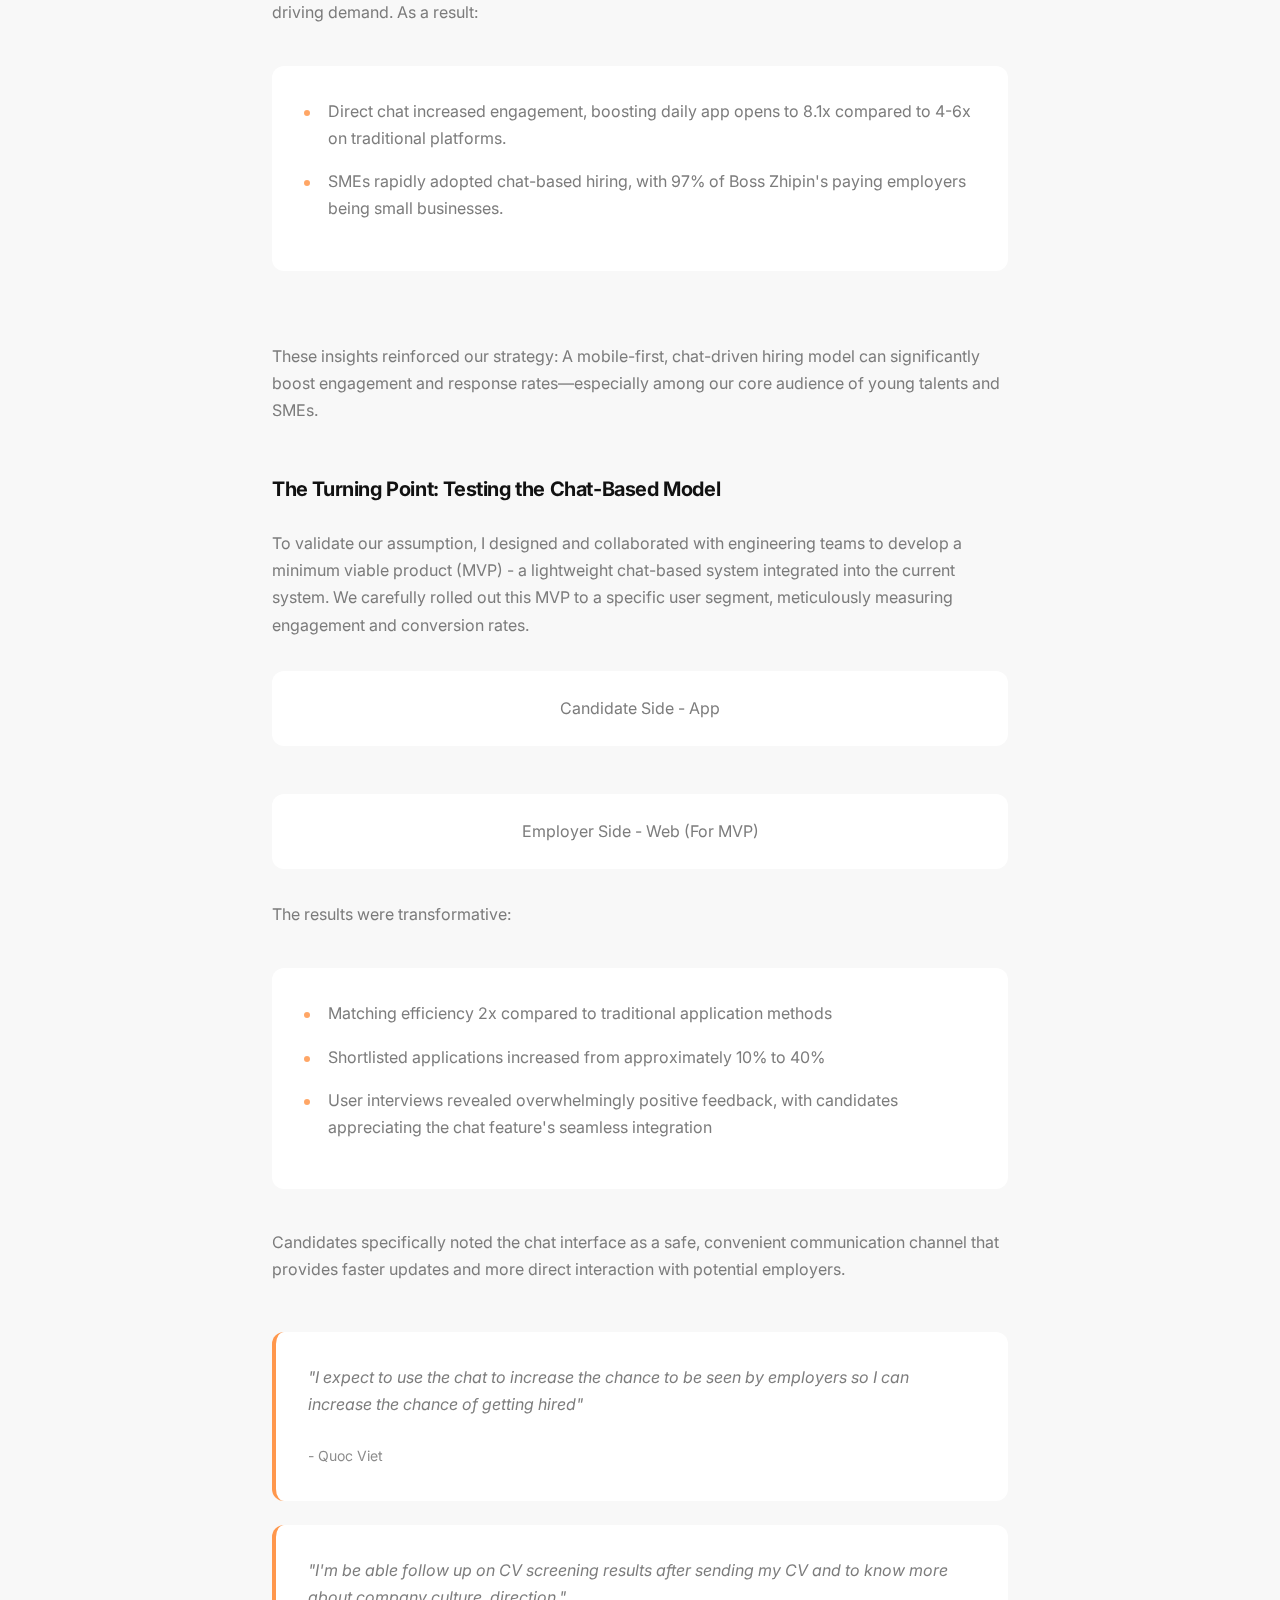
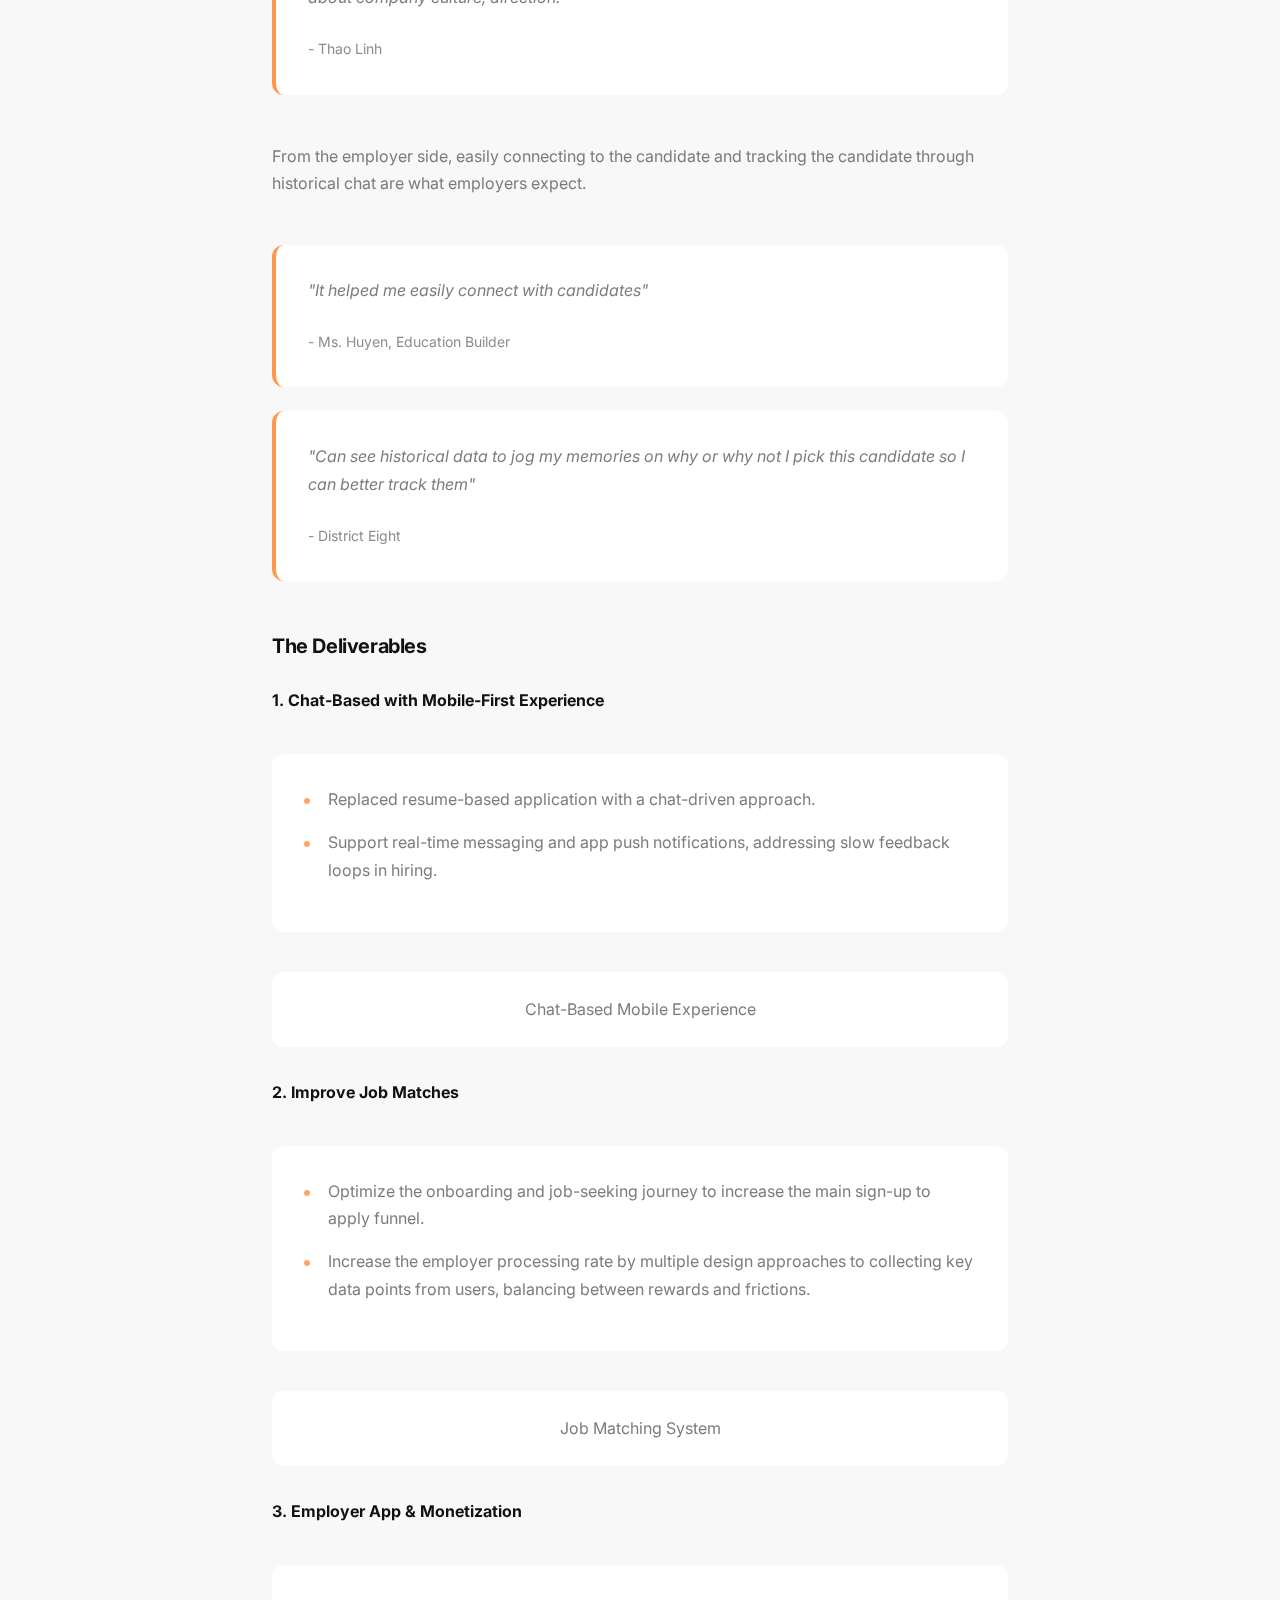
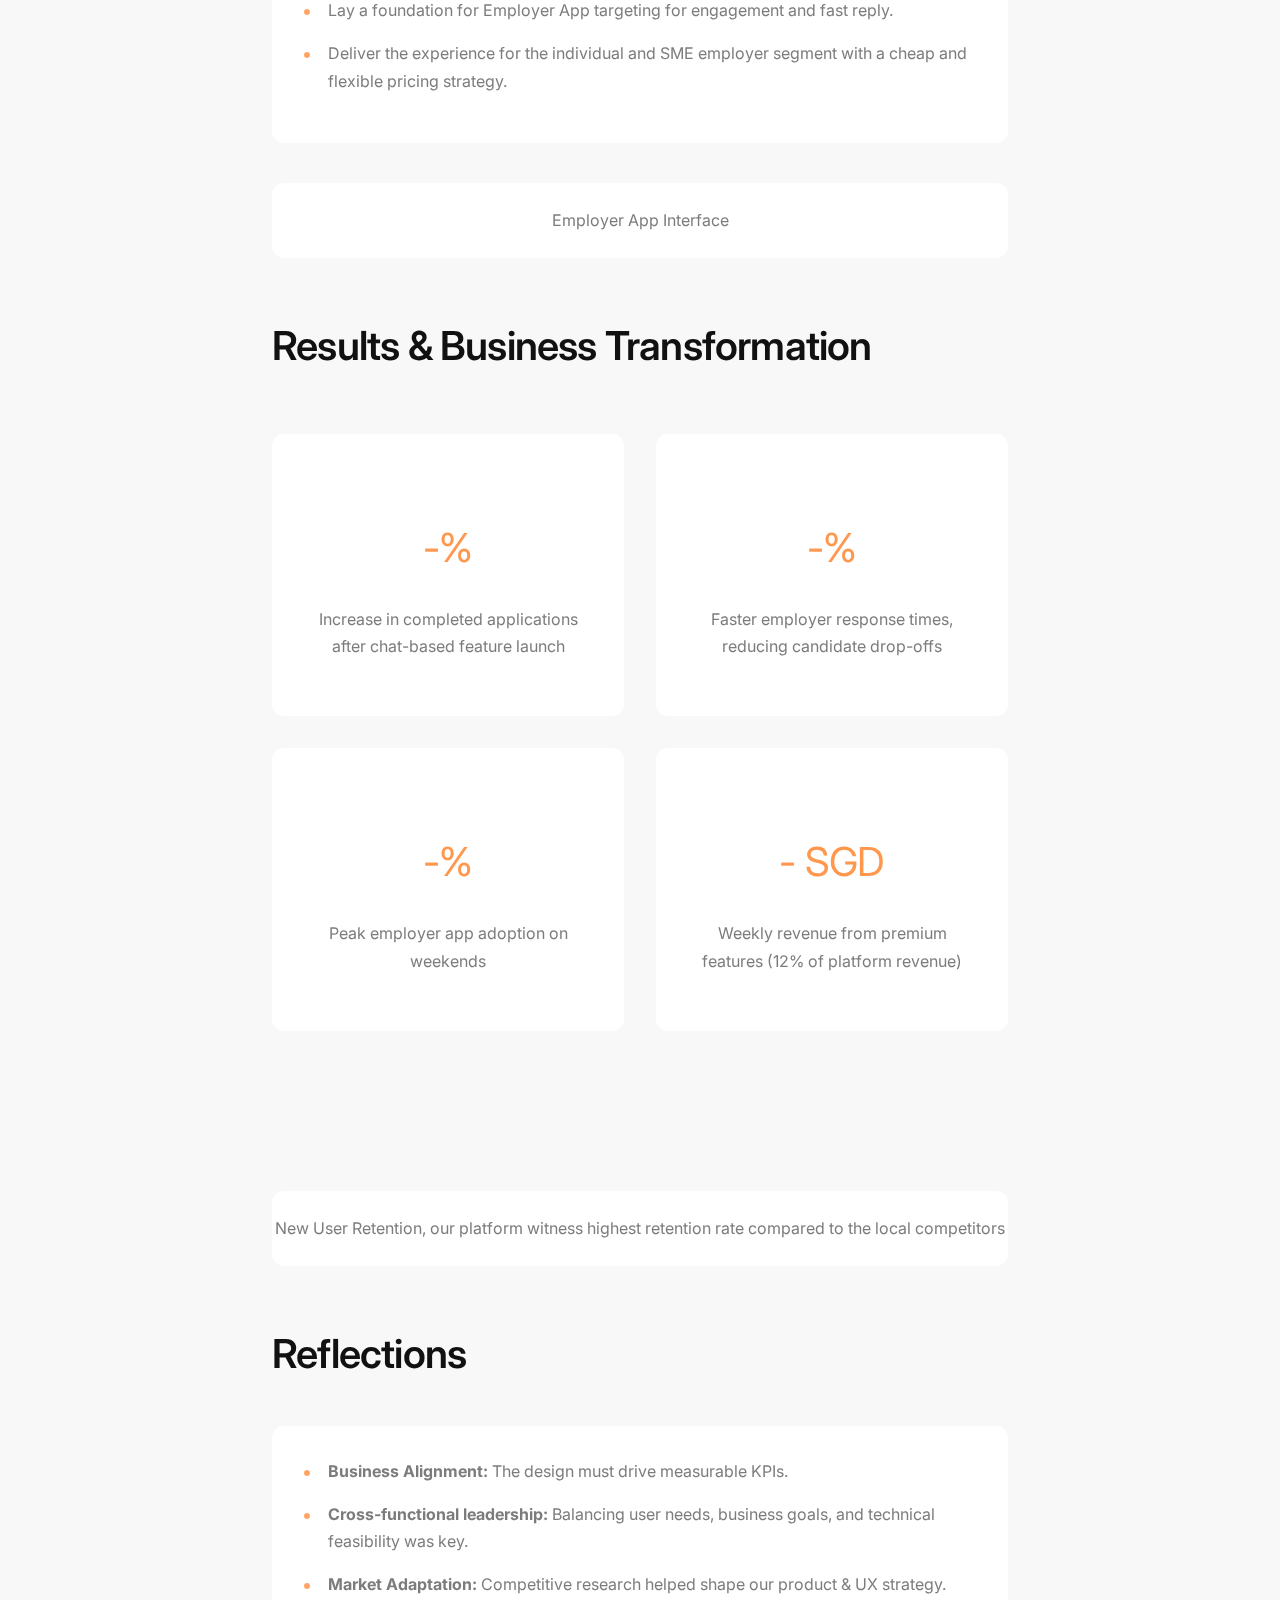
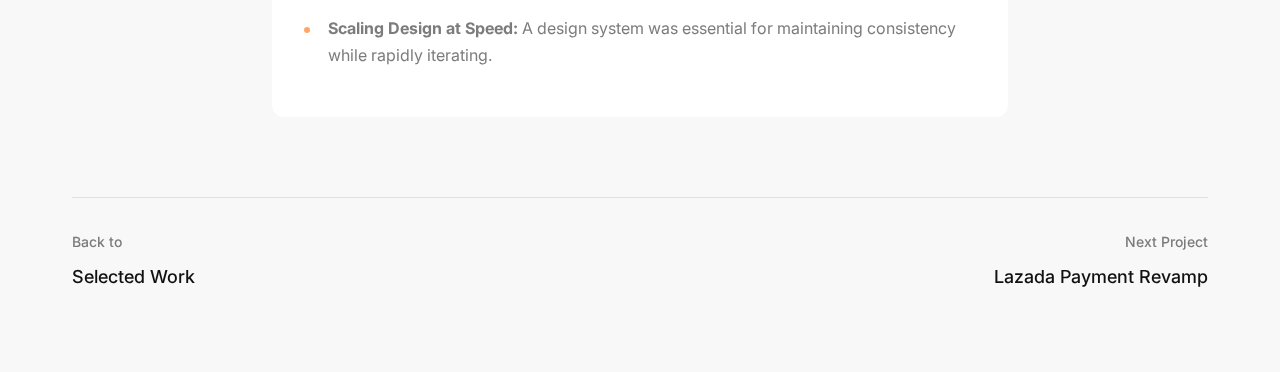
==== commit 560bb0bd: "Update Glints case study page" ====
--- a/glints-case-study.html
+++ b/glints-case-study.html
@@ -189,10 +189,10 @@
             <div class="case-study-image">
                 <img src="assets/glints-4.jpg" alt="Glints mobile-first job seeking and SME market shift" loading="lazy">
             </div>
-            <p>These insights reinforced our strategy: A mobile-first, chat-driven hiring model could significantly boost engagement and response rates in Southeast Asia.</p>
+            <p>These insights reinforced our strategy: A mobile-first, chat-driven hiring model can significantly boost engagement and response rates—especially among our core audience of young talents and SMEs.</p>
 
             <h3>The Turning Point: Testing the Chat-Based Model</h3>
-            <p>To test our innovative approach, I designed and collaborated with engineering teams to develop a minimum viable product (MVP) - a lightweight chat-based system integrated into the current system. We carefully rolled out this MVP to a specific user segment, meticulously measuring engagement and conversion rates.</p>
+            <p>To validate our assumption, I designed and collaborated with engineering teams to develop a minimum viable product (MVP) - a lightweight chat-based system integrated into the current system. We carefully rolled out this MVP to a specific user segment, meticulously measuring engagement and conversion rates.</p>
 
             <div class="case-study-image">
                 <img src="assets/glints-5.jpg" alt="Glints MVP rollout and engagement metrics" loading="lazy">
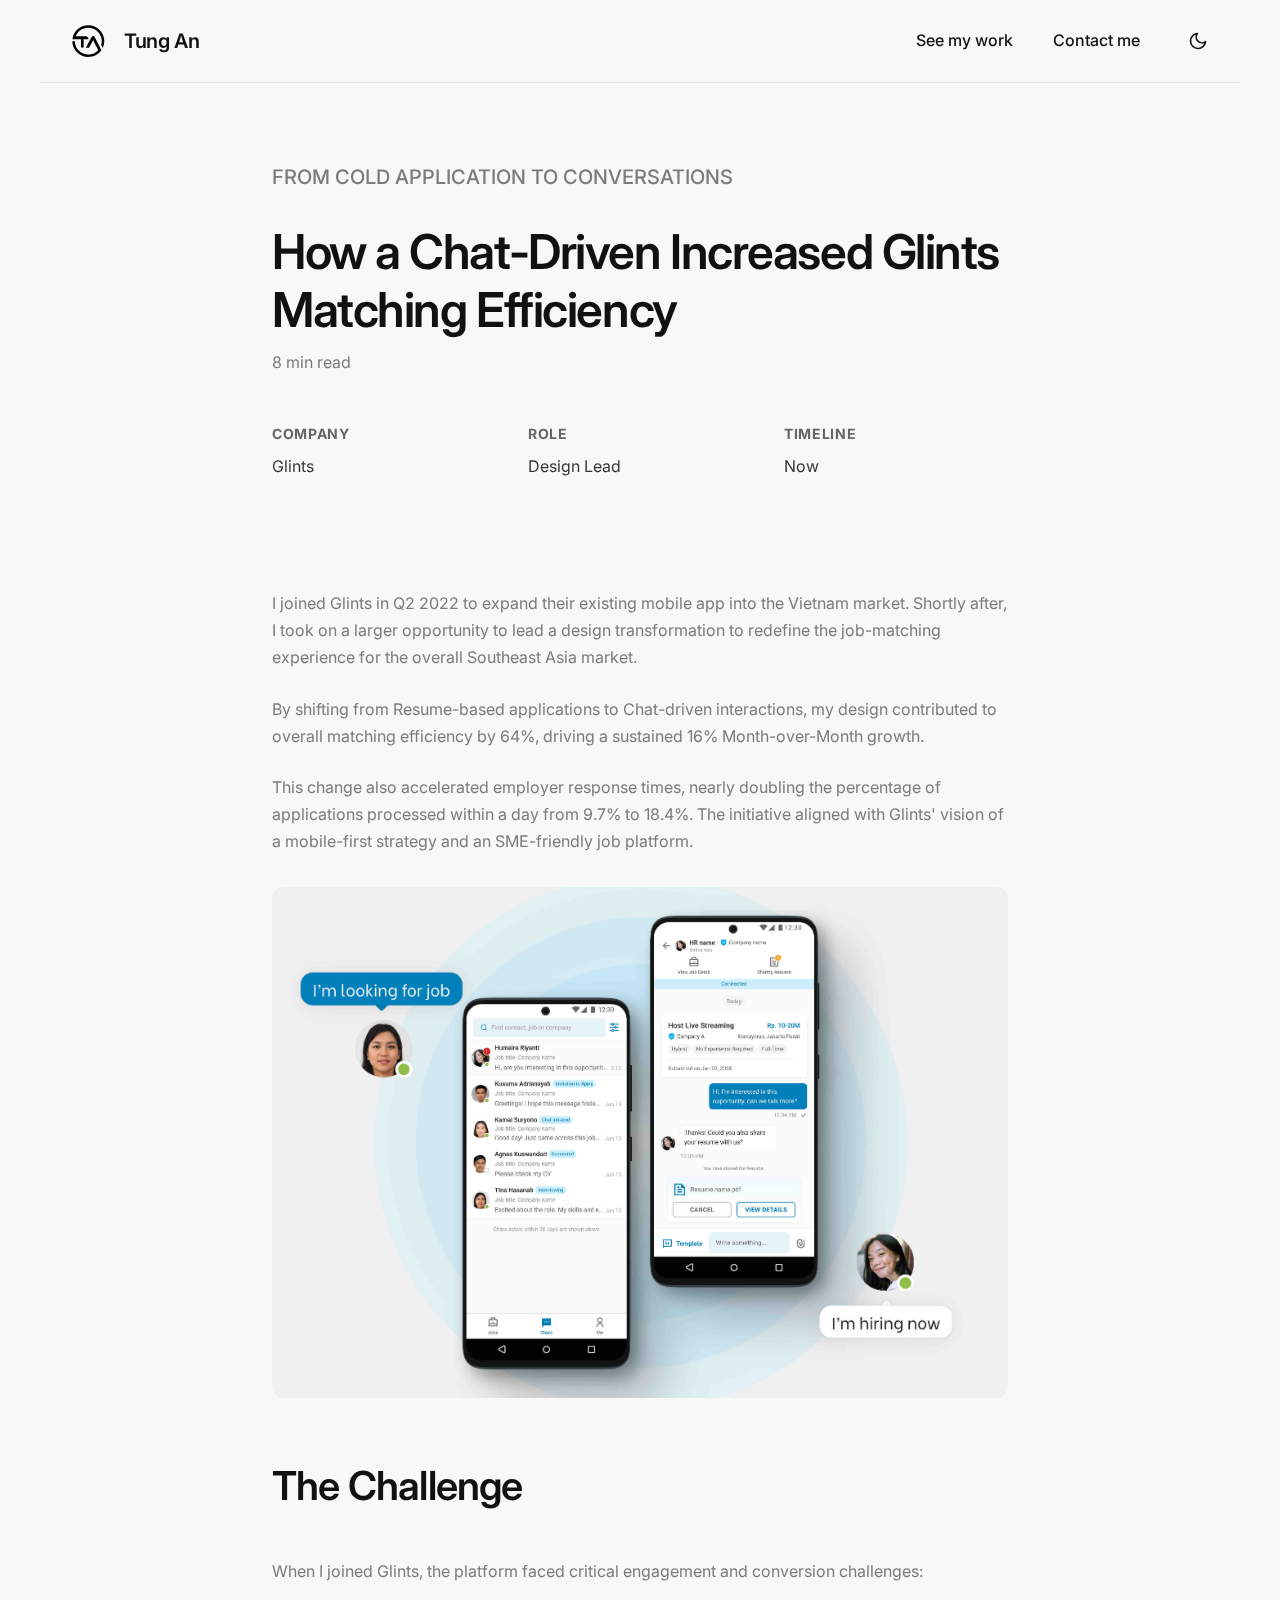
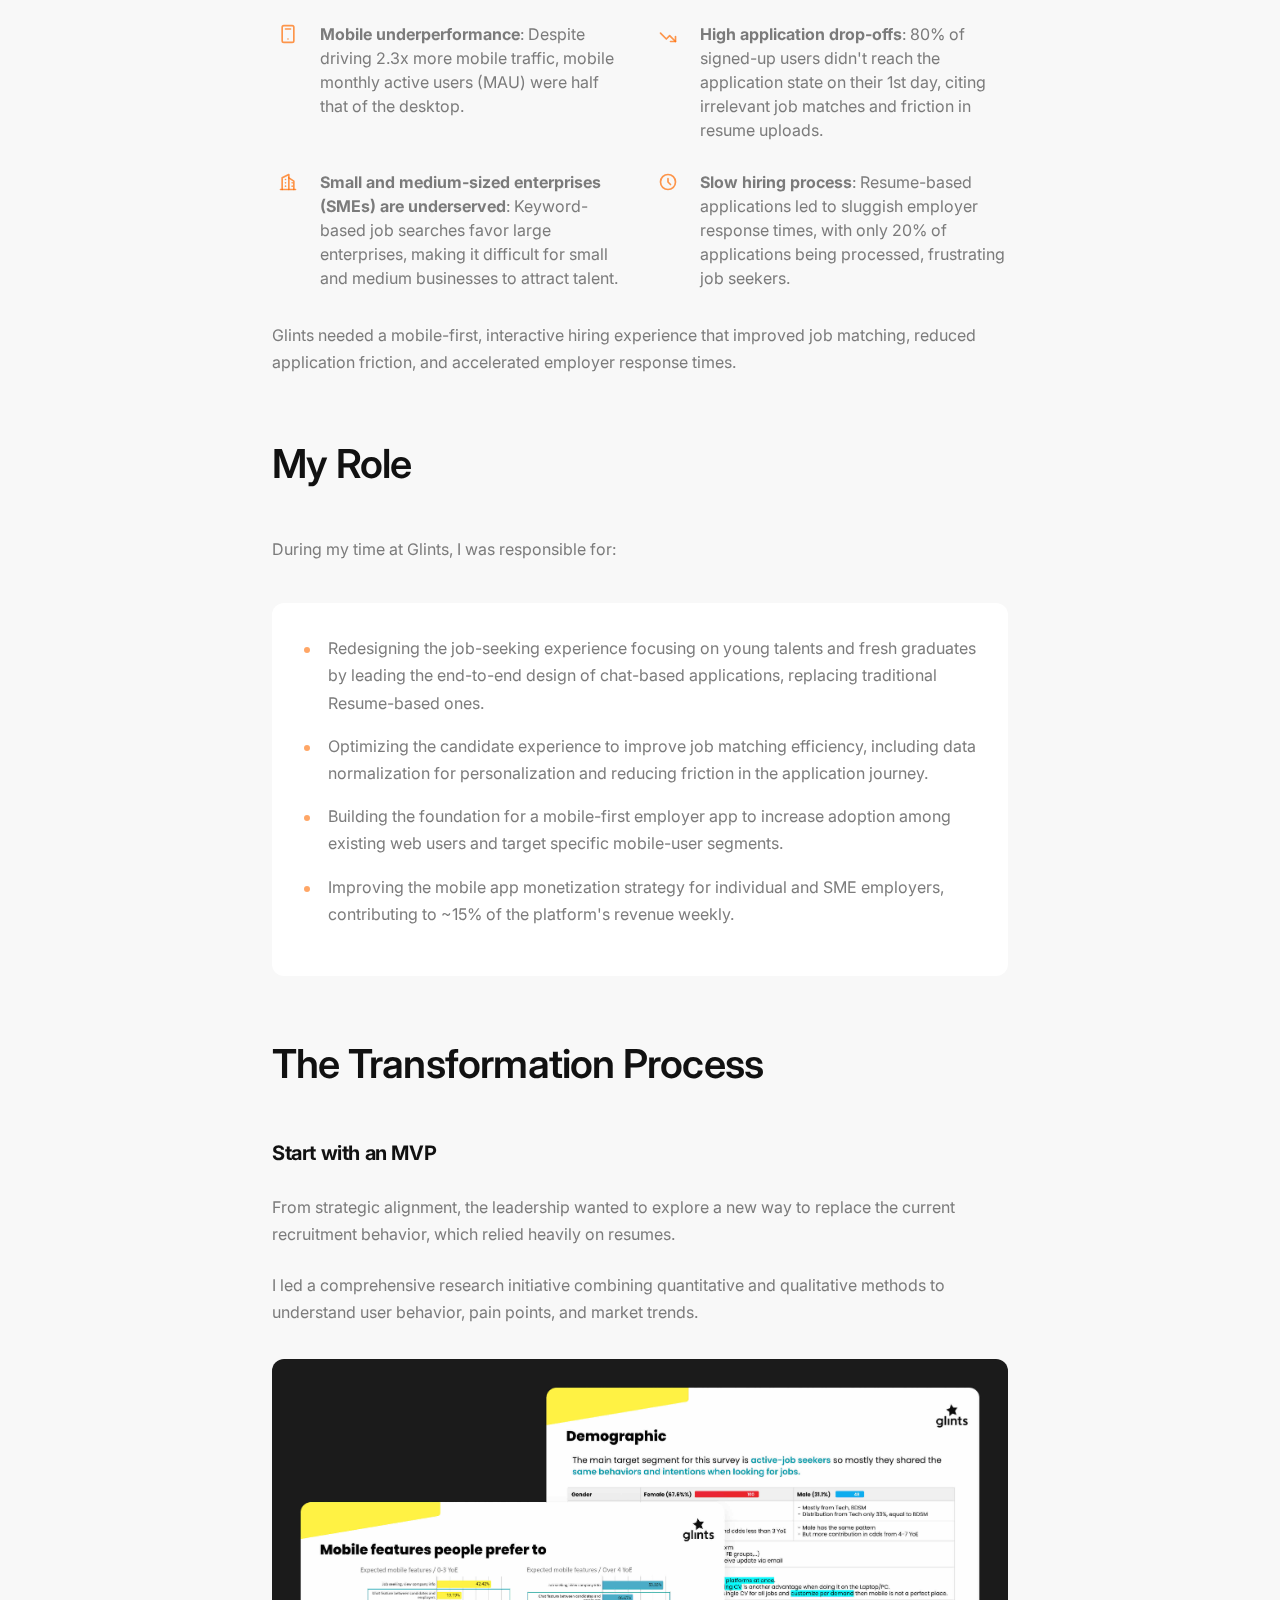
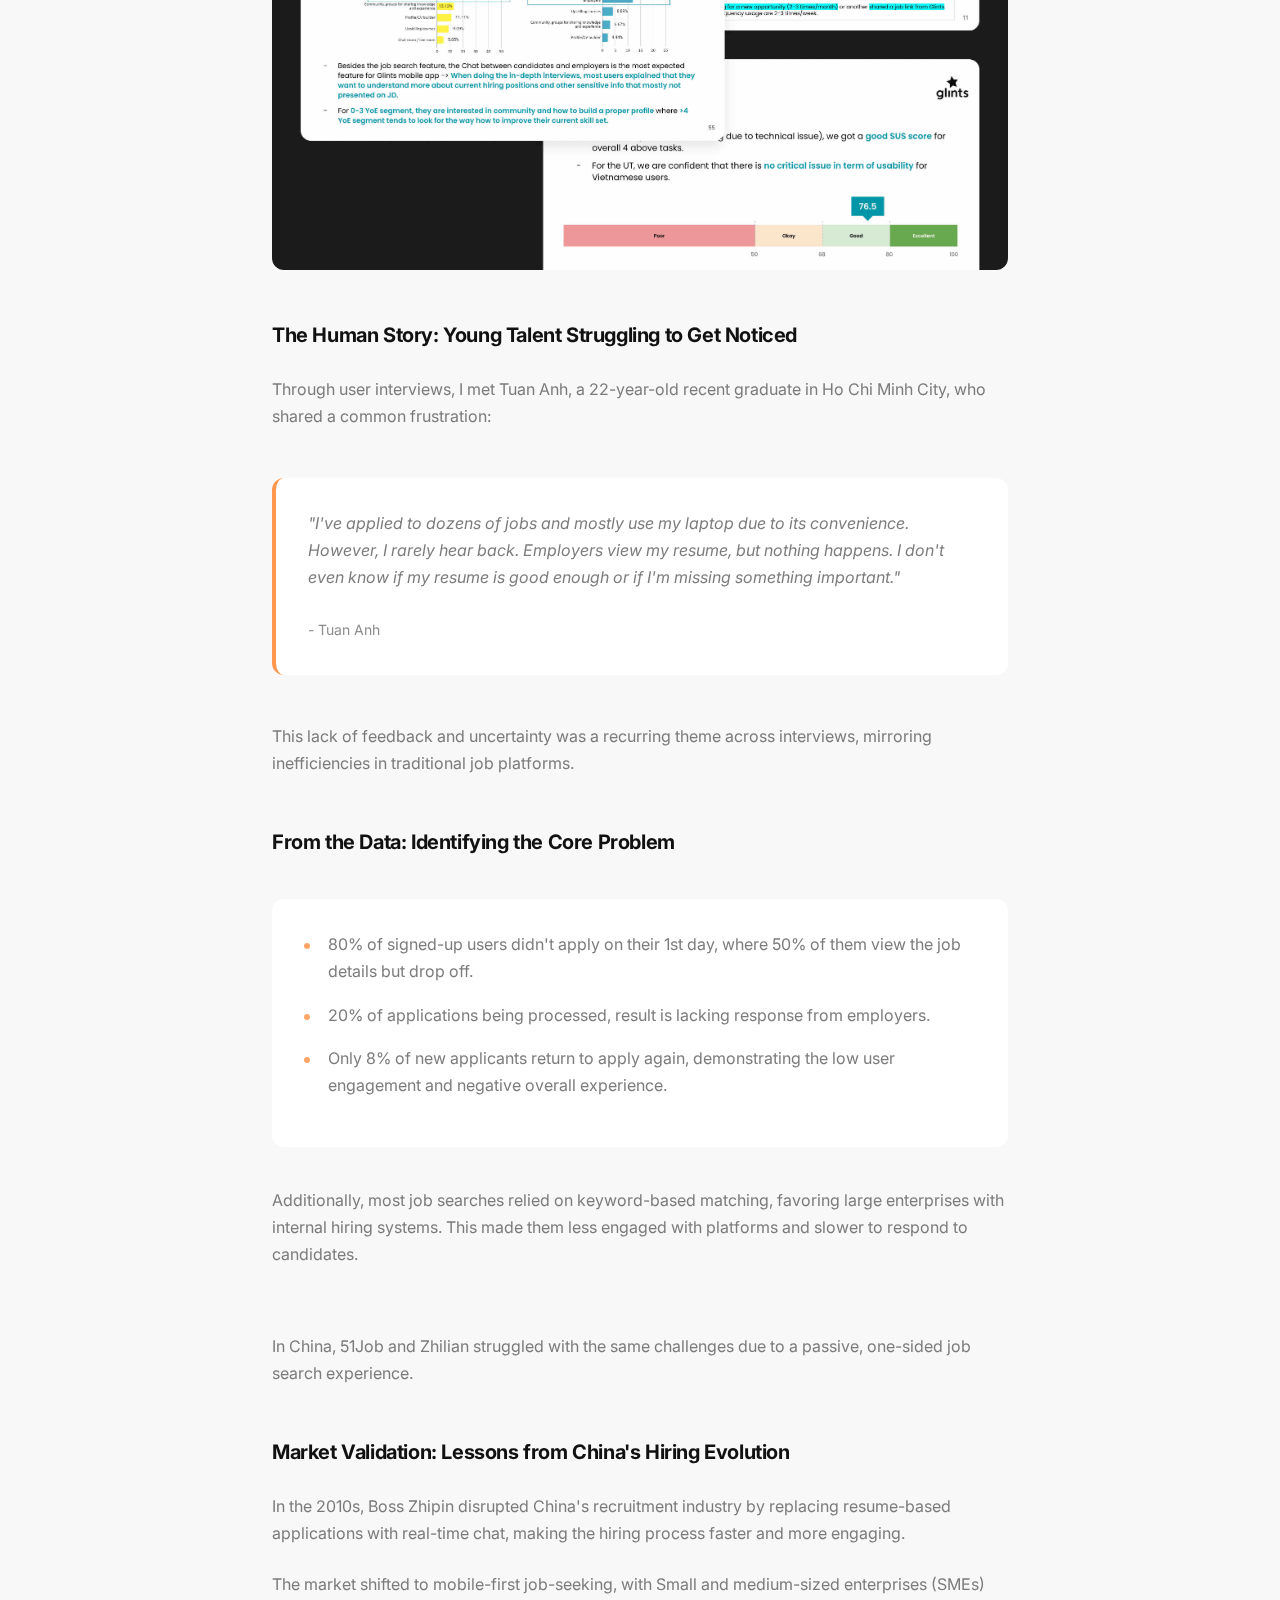
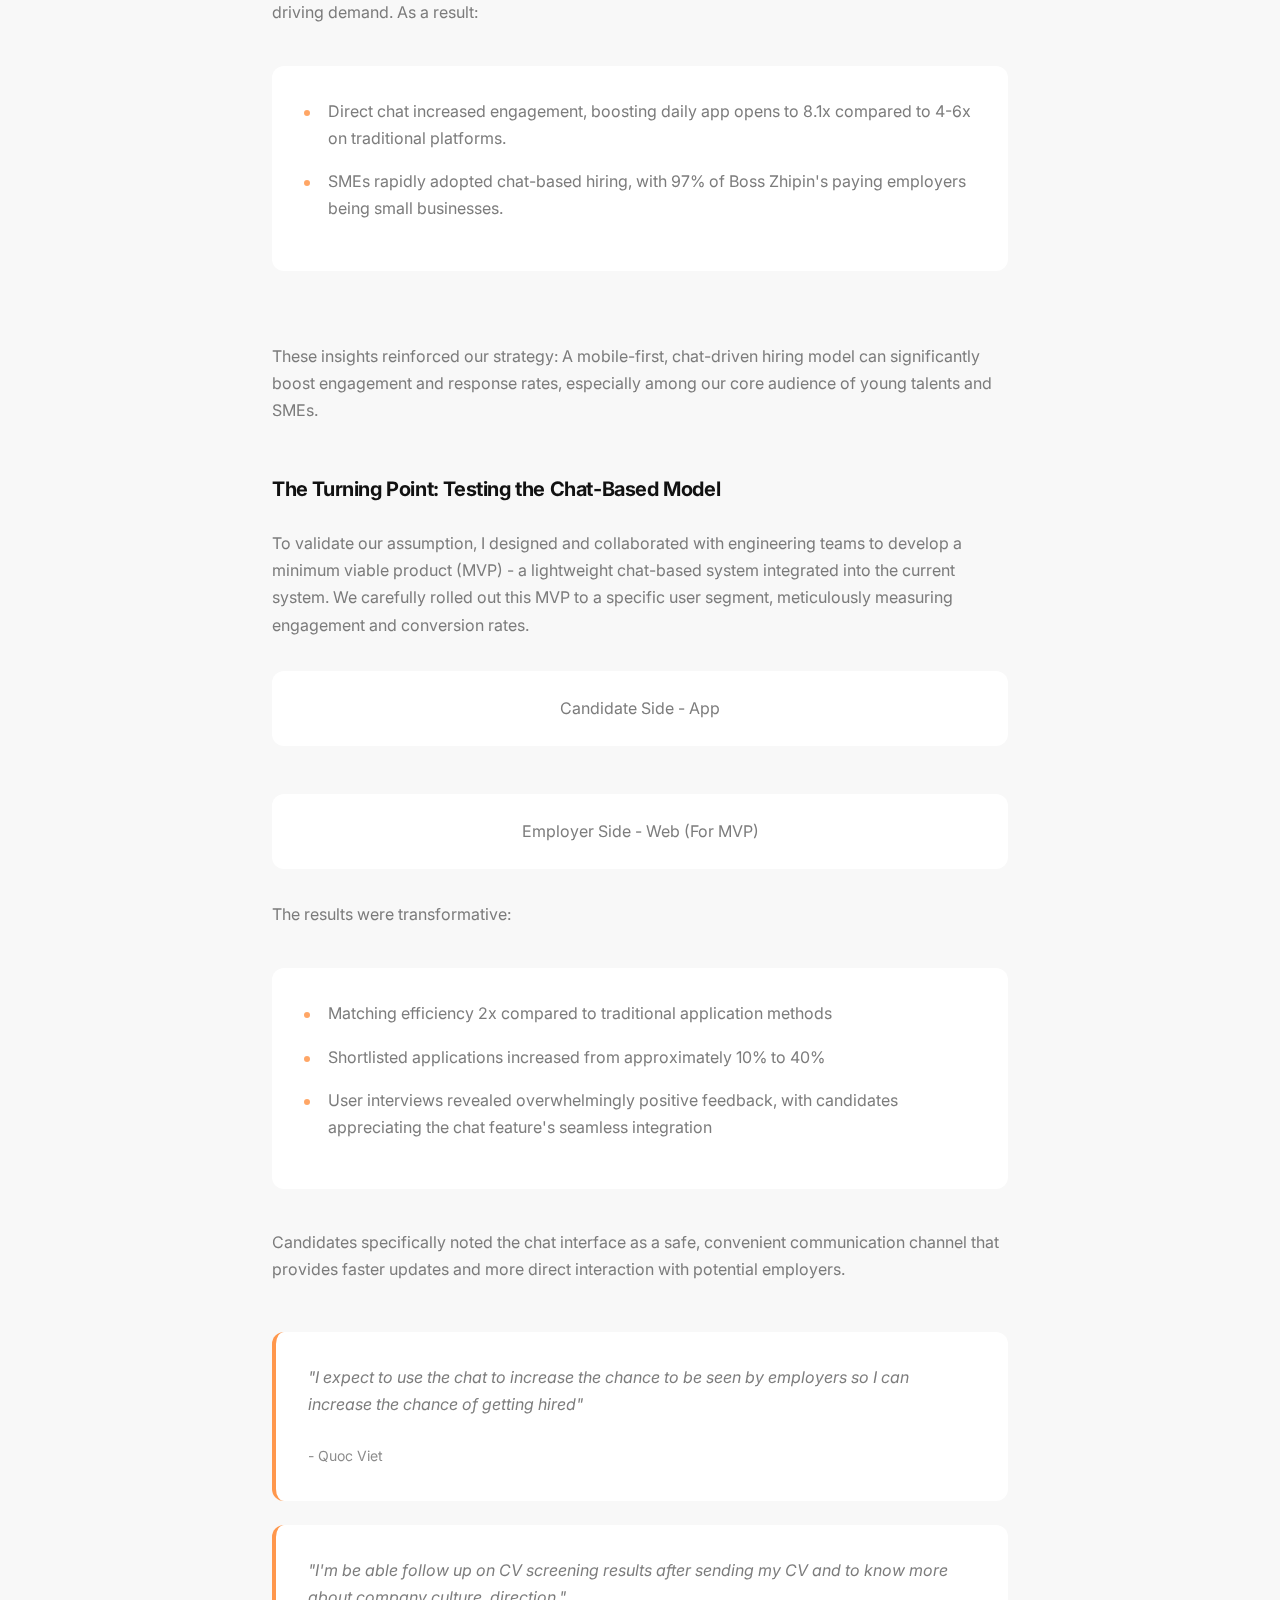
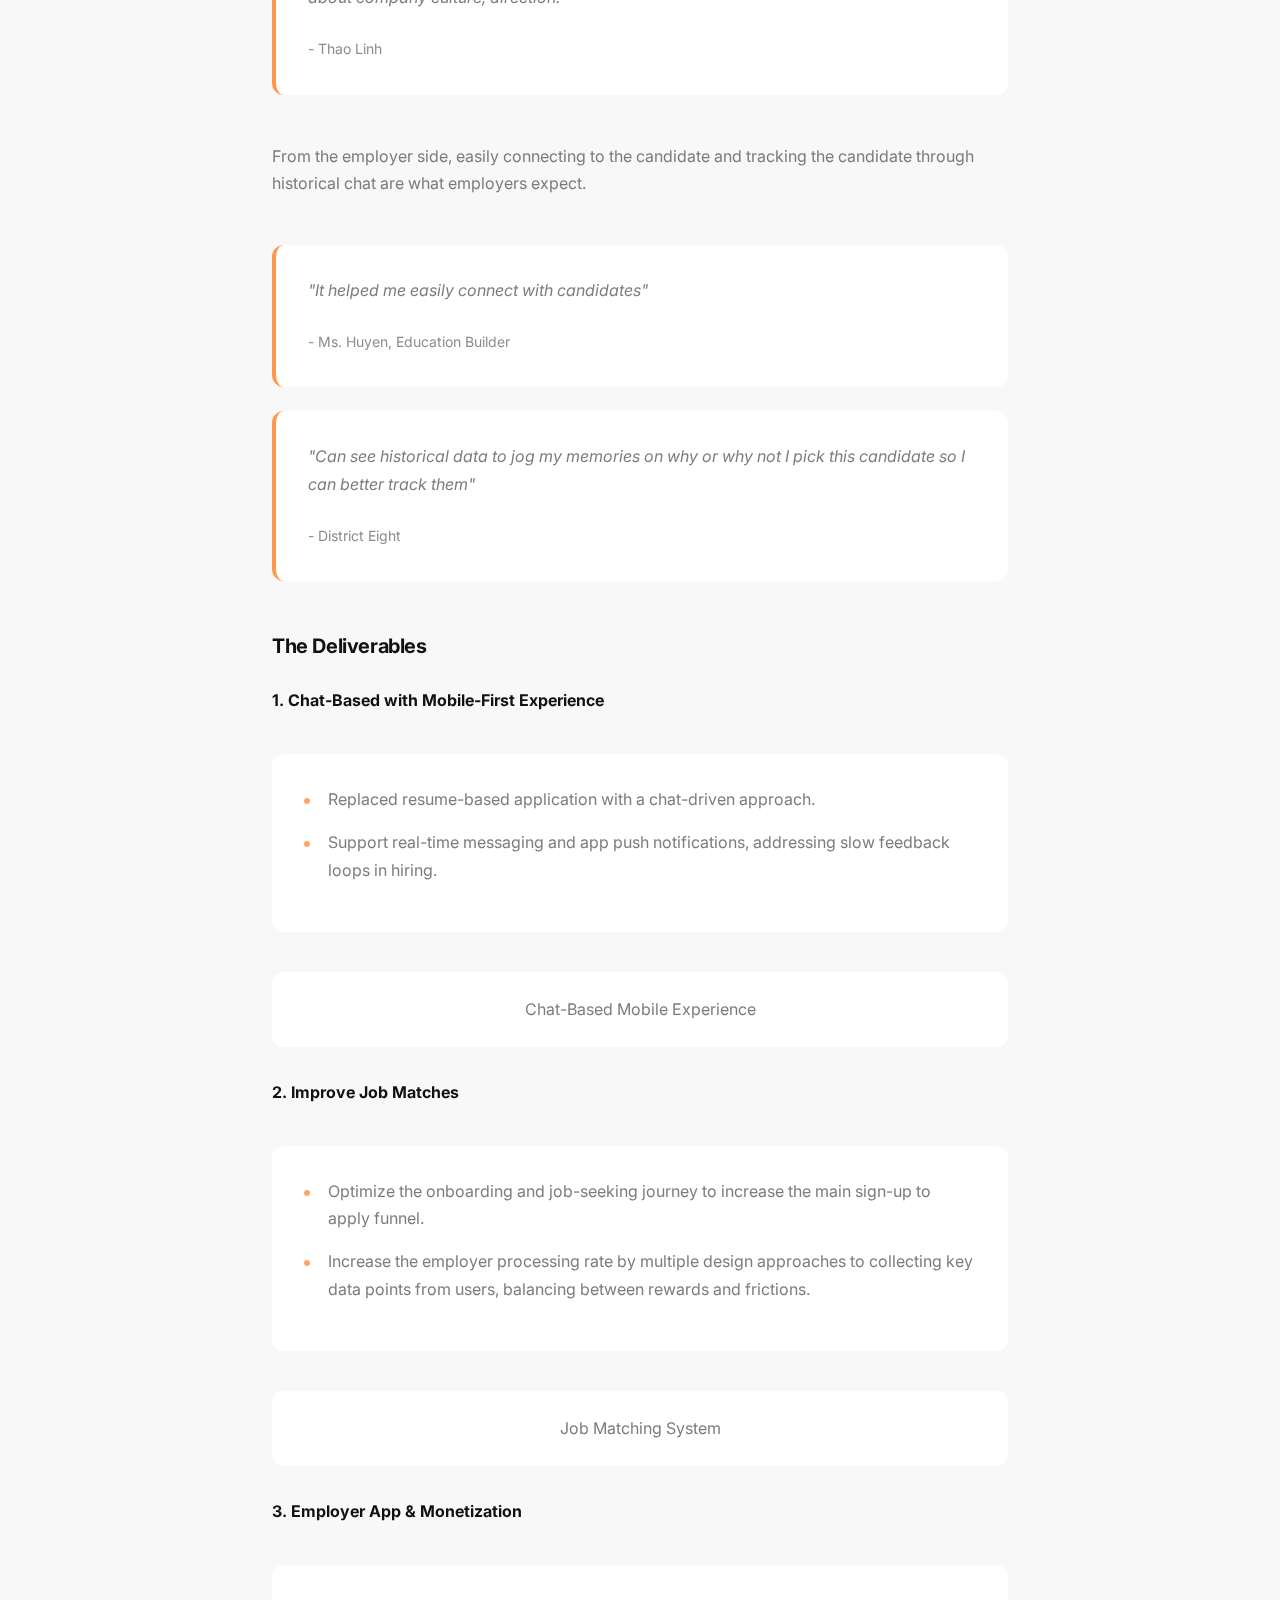
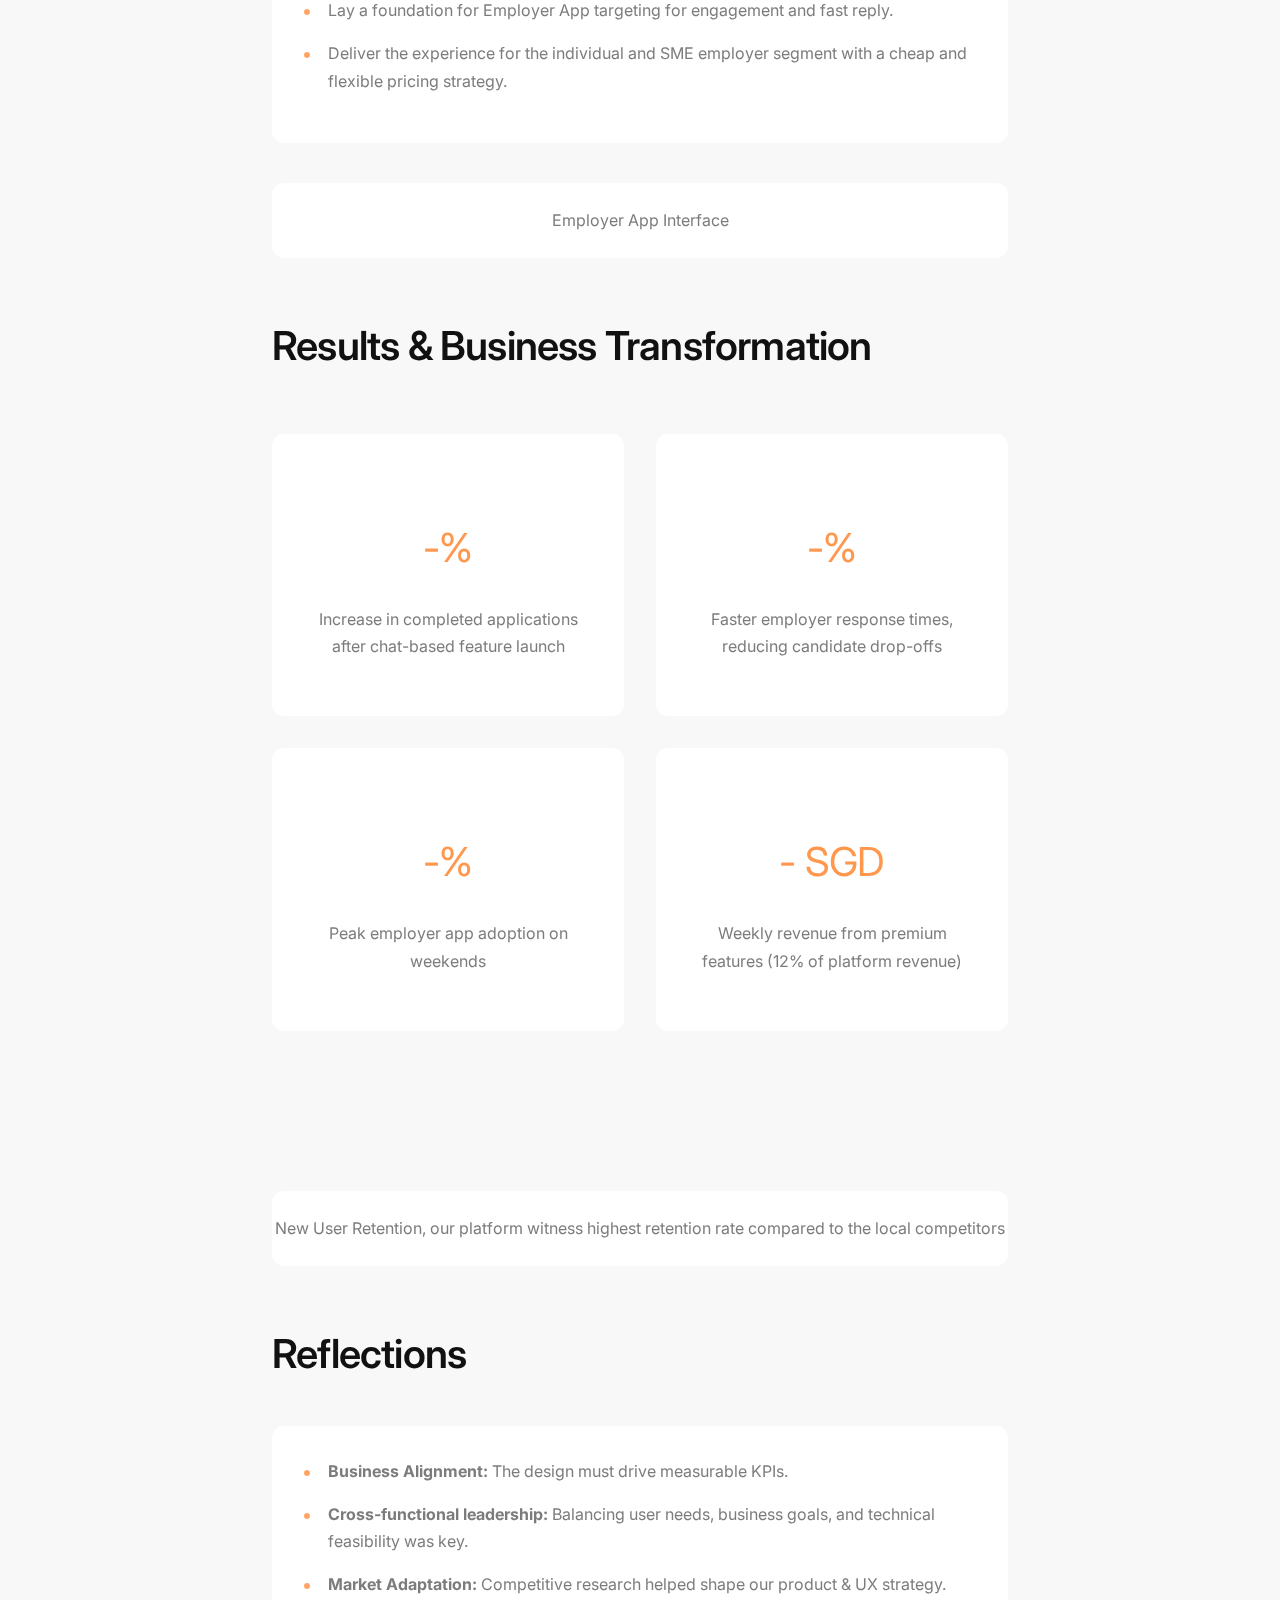
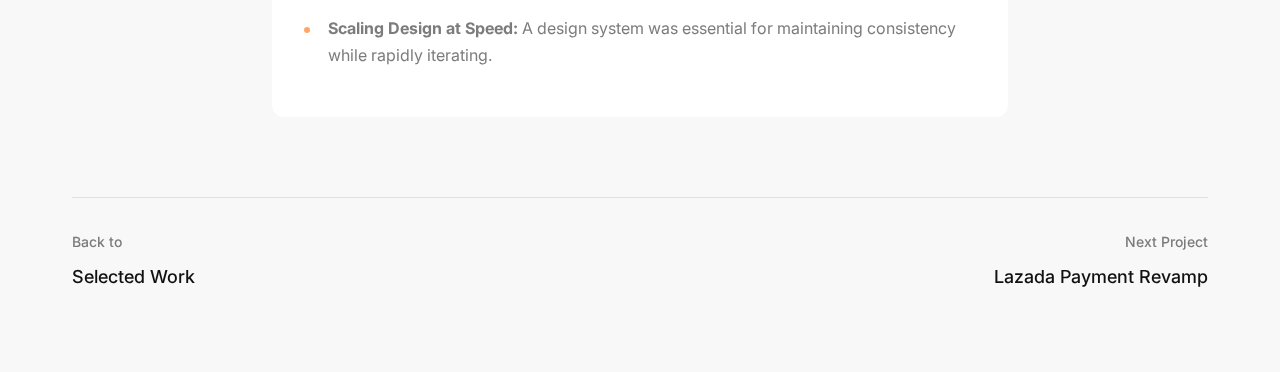
==== commit 53aac82a: "Update Glints case study page formatting" ====
--- a/glints-case-study.html
+++ b/glints-case-study.html
@@ -189,7 +189,7 @@
             <div class="case-study-image">
                 <img src="assets/glints-4.jpg" alt="Glints mobile-first job seeking and SME market shift" loading="lazy">
             </div>
-            <p>These insights reinforced our strategy: A mobile-first, chat-driven hiring model can significantly boost engagement and response rates—especially among our core audience of young talents and SMEs.</p>
+            <p>These insights reinforced our strategy: A mobile-first, chat-driven hiring model can significantly boost engagement and response rates, especially among our core audience of young talents and SMEs.</p>
 
             <h3>The Turning Point: Testing the Chat-Based Model</h3>
             <p>To validate our assumption, I designed and collaborated with engineering teams to develop a minimum viable product (MVP) - a lightweight chat-based system integrated into the current system. We carefully rolled out this MVP to a specific user segment, meticulously measuring engagement and conversion rates.</p>
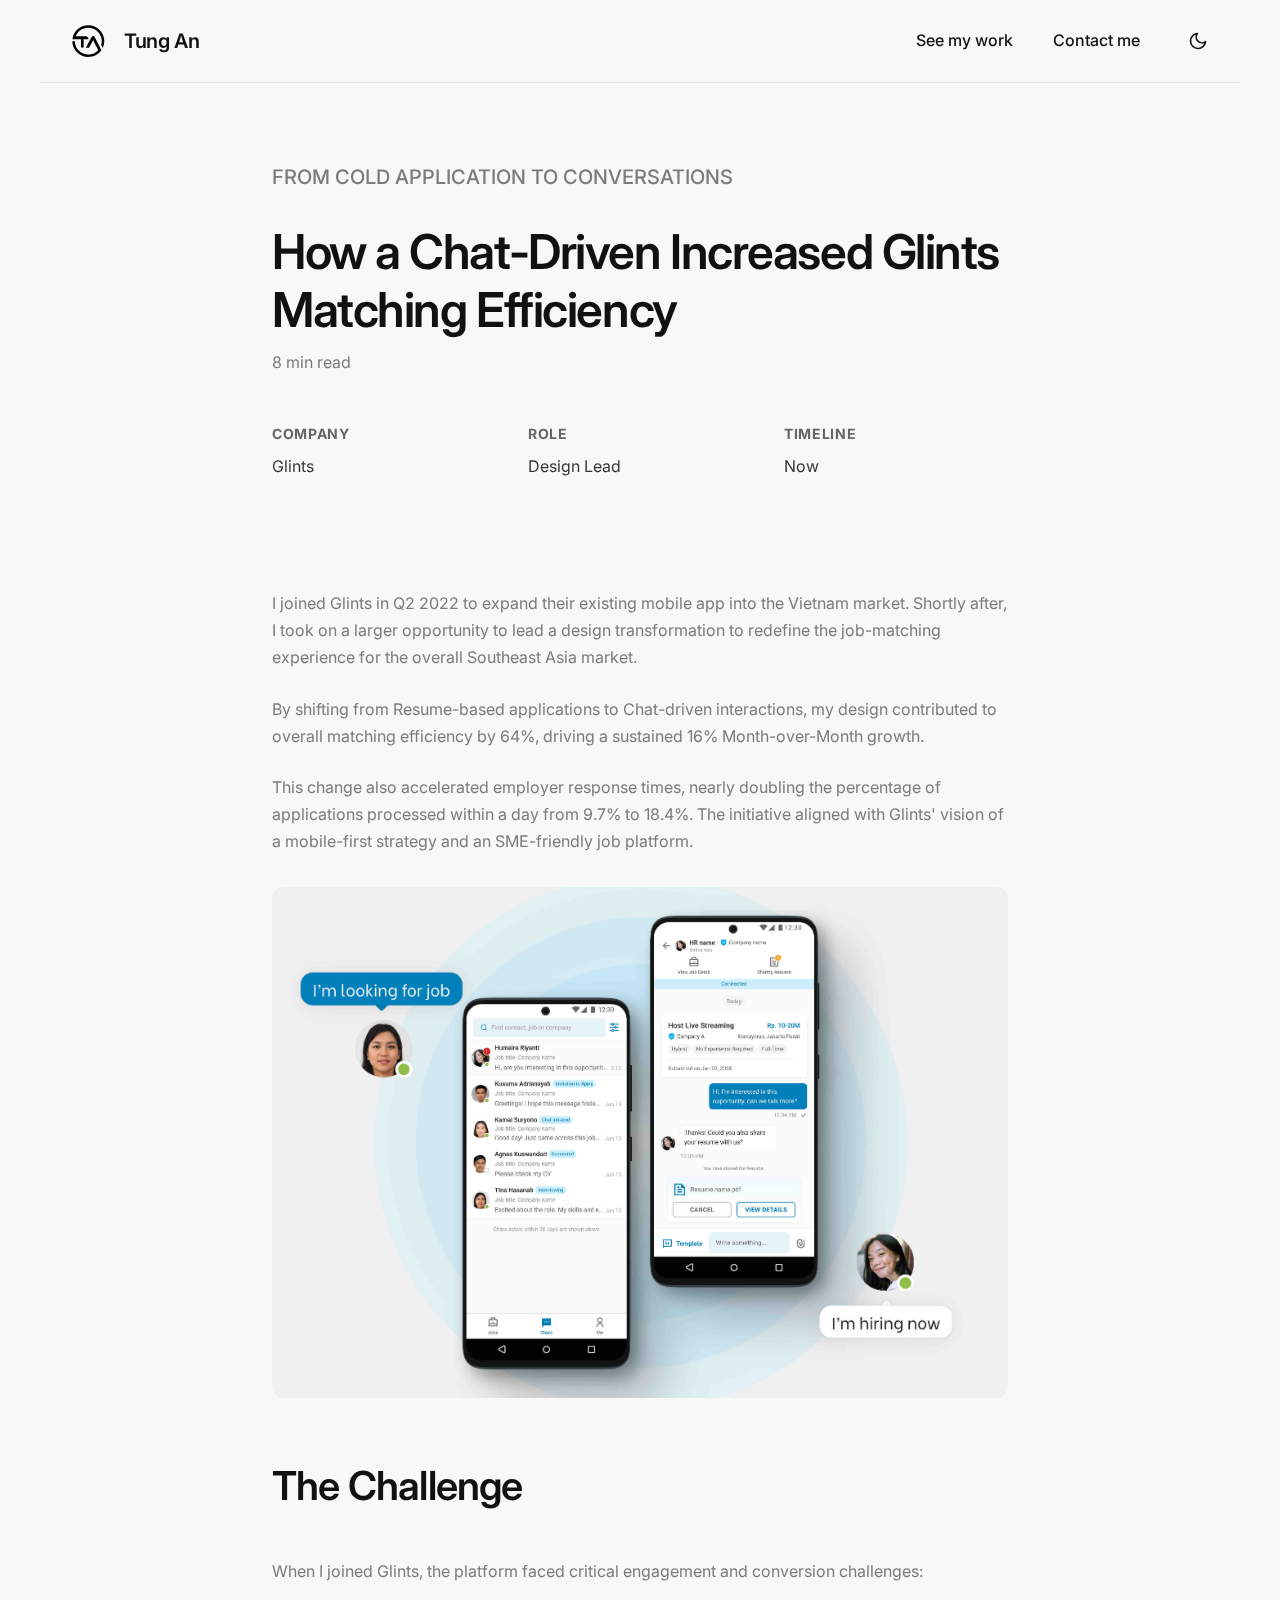
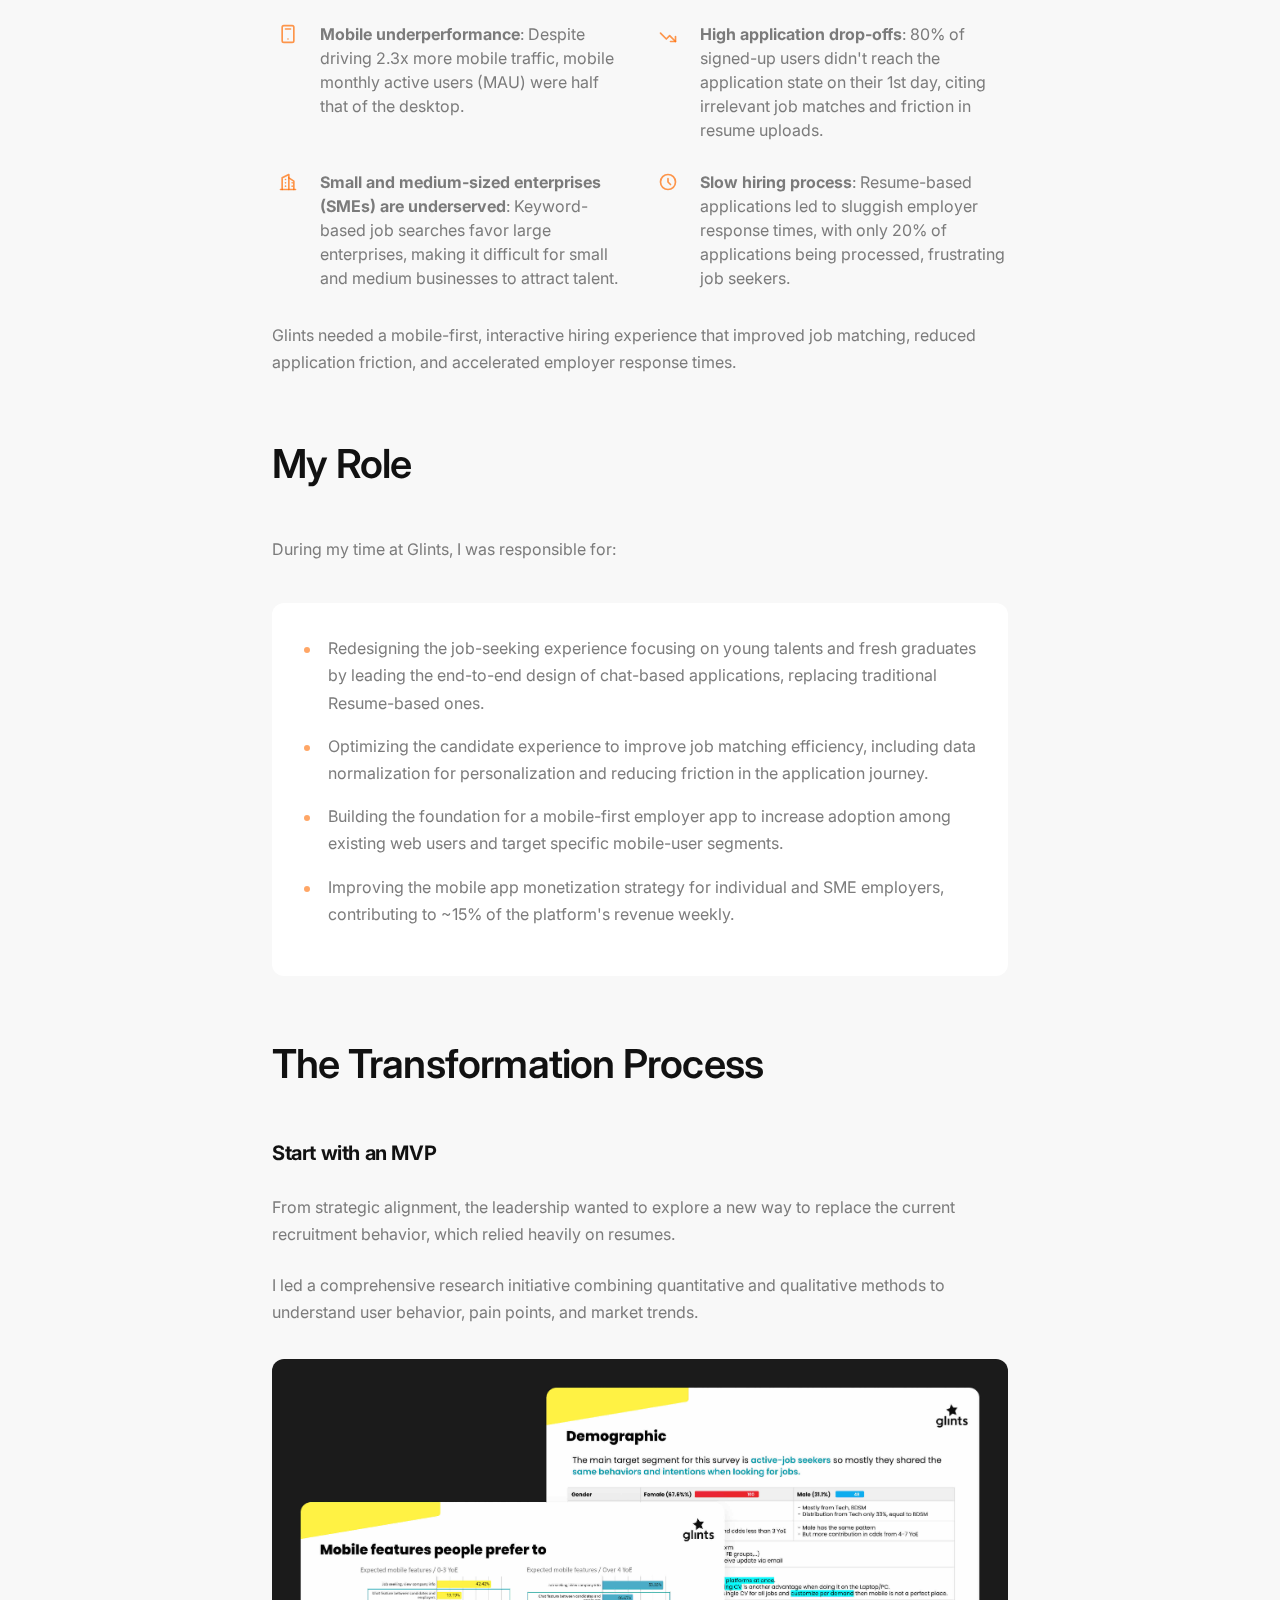
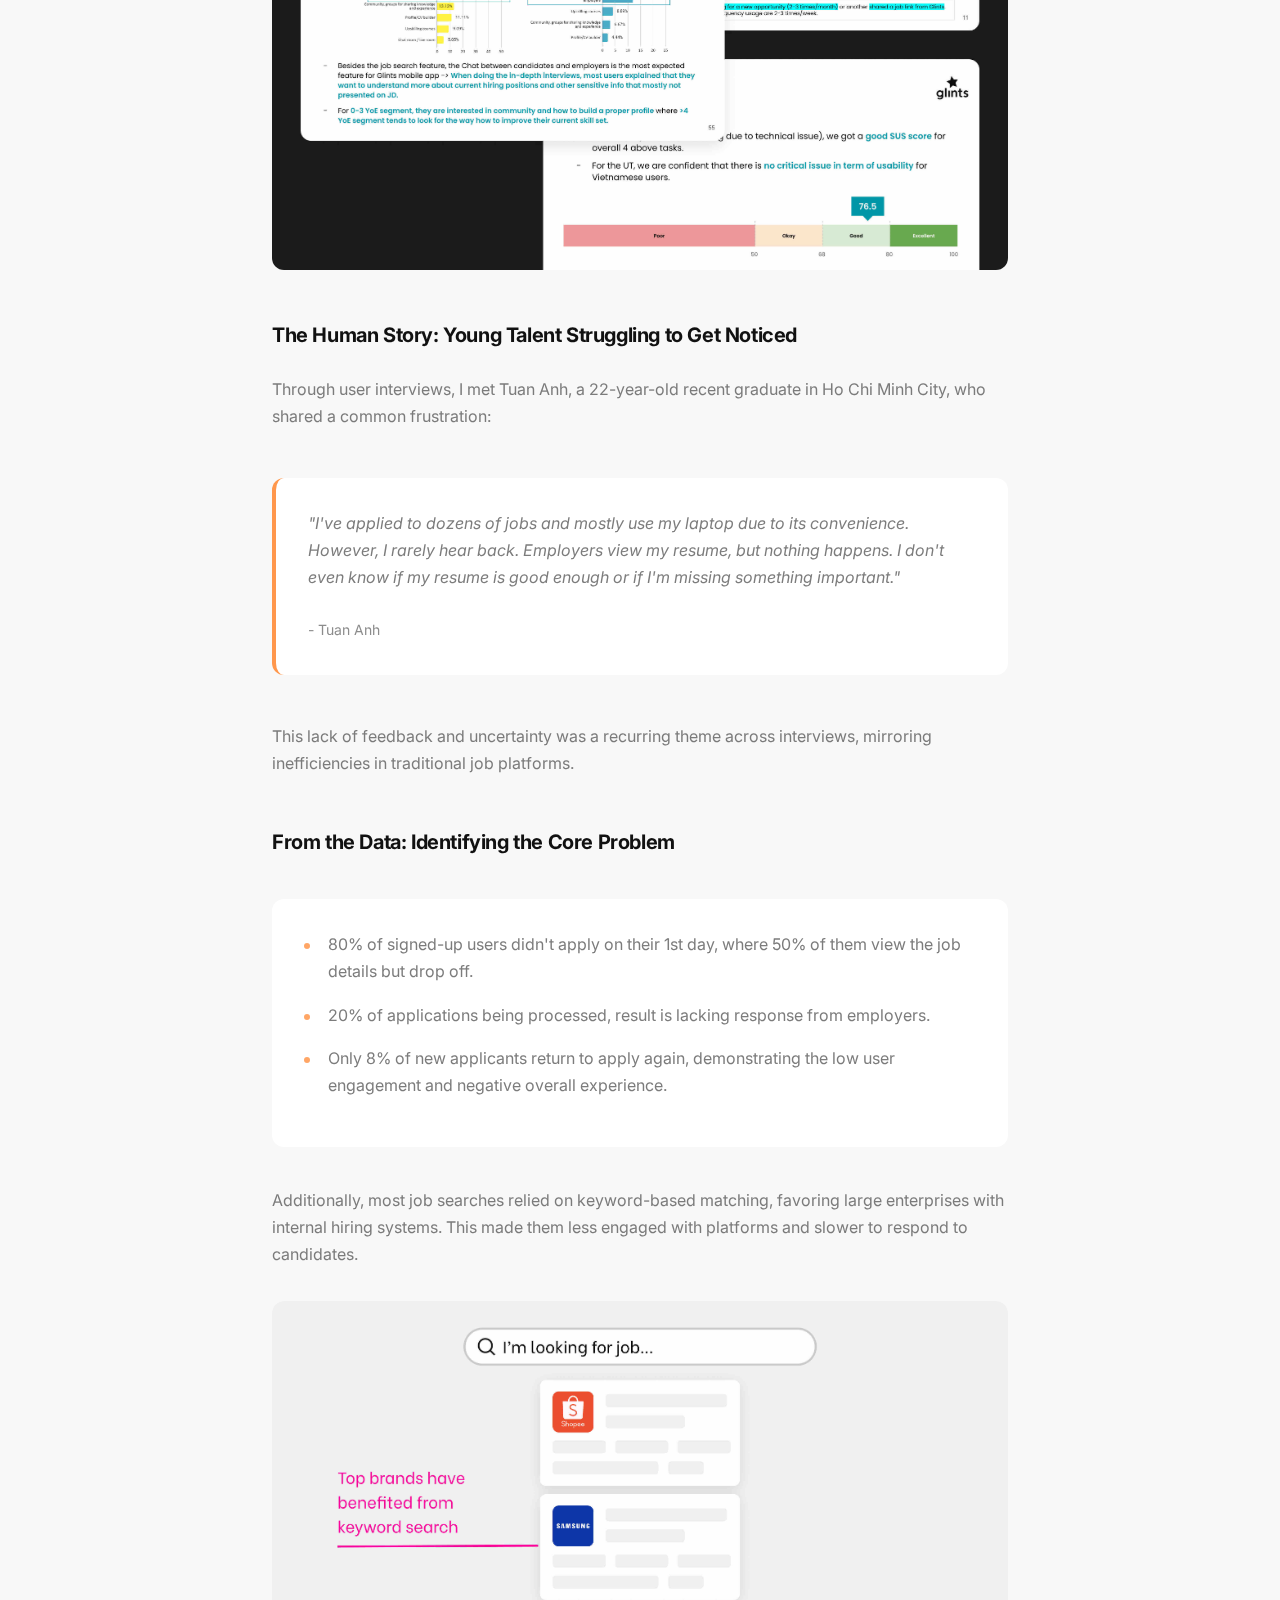
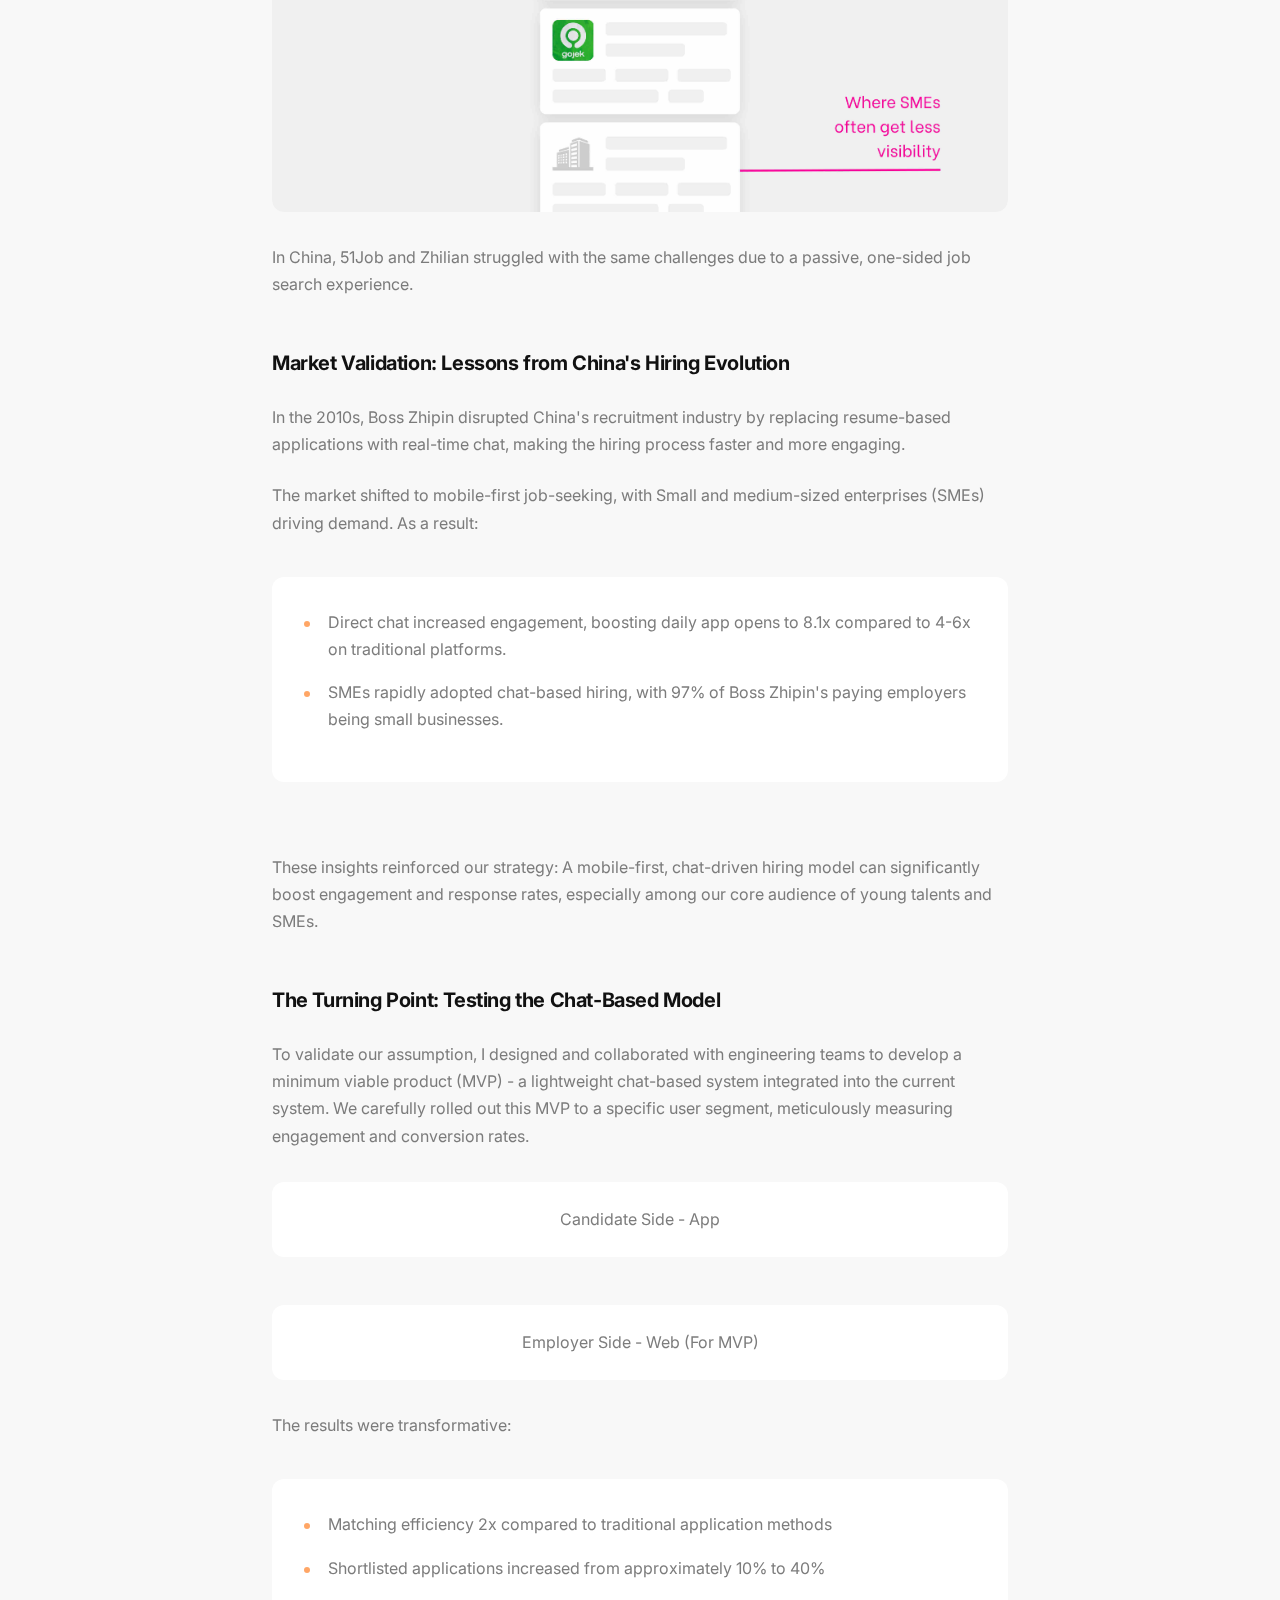
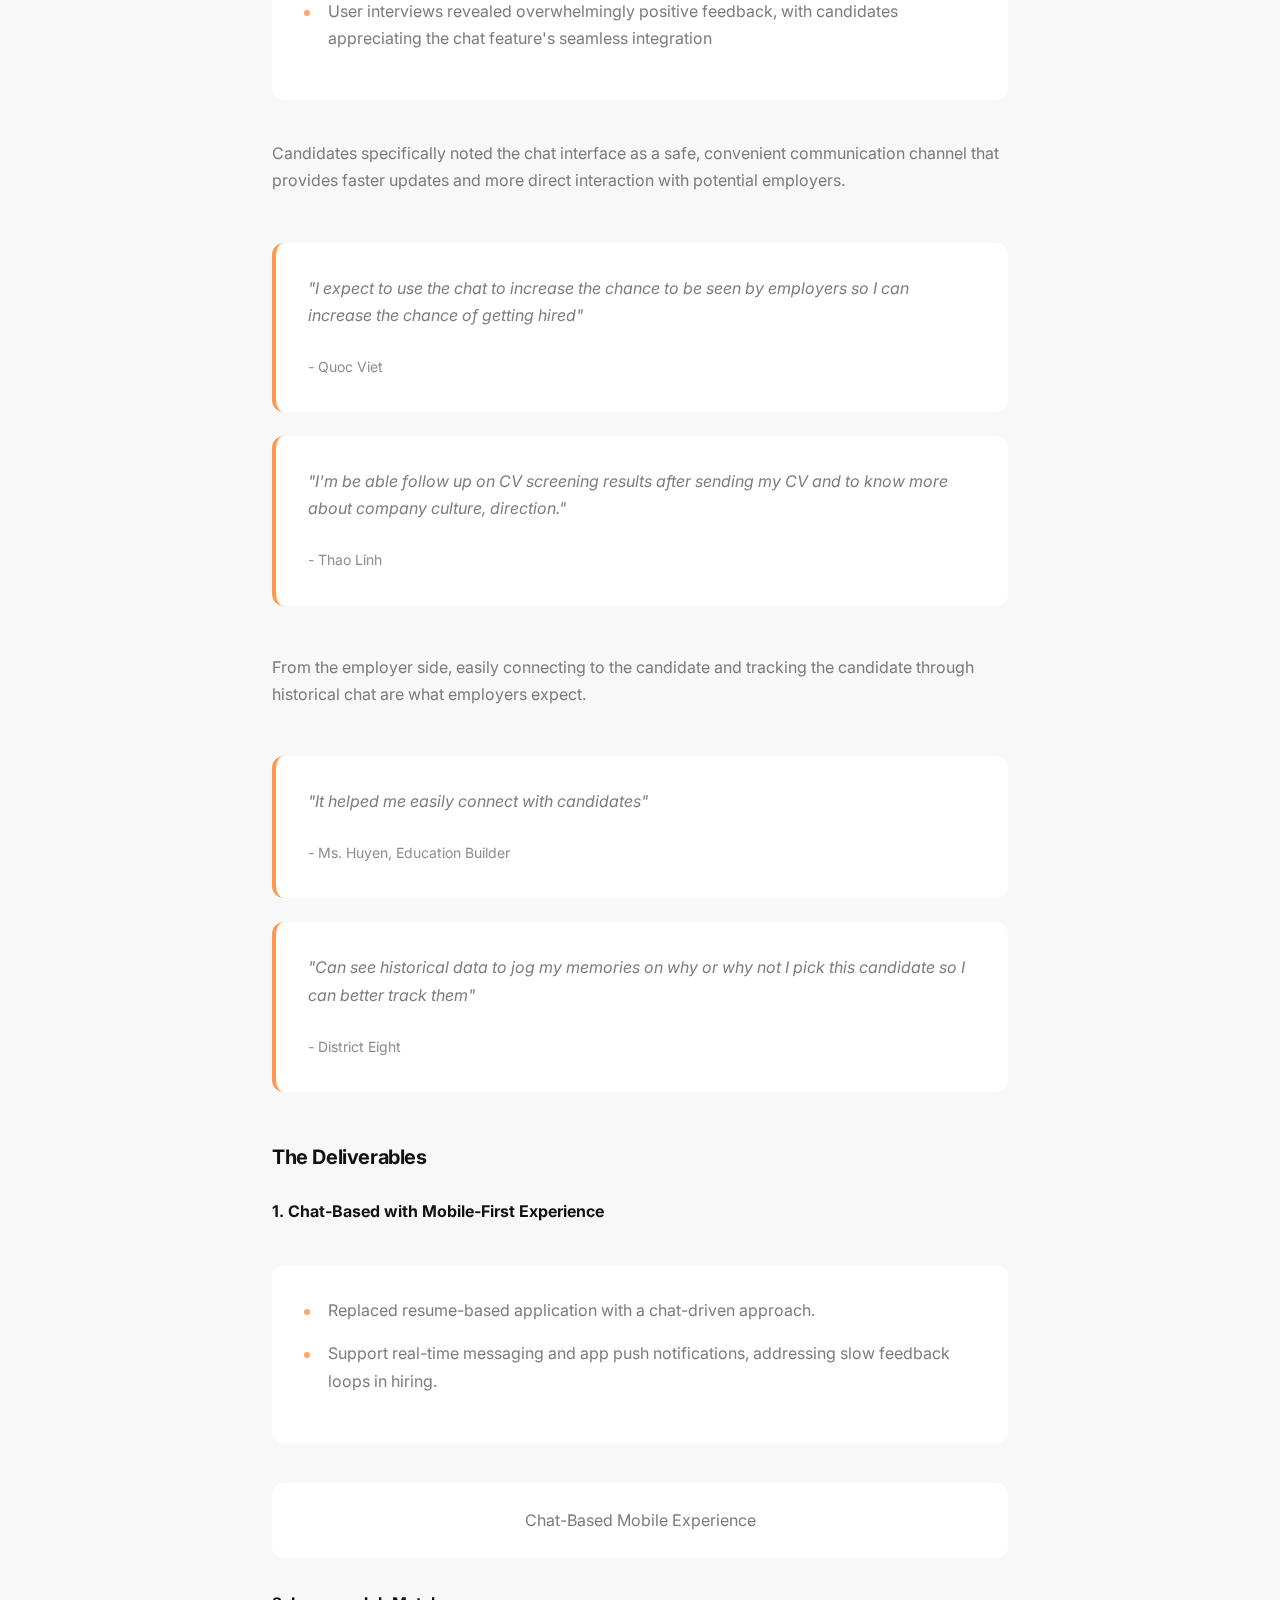
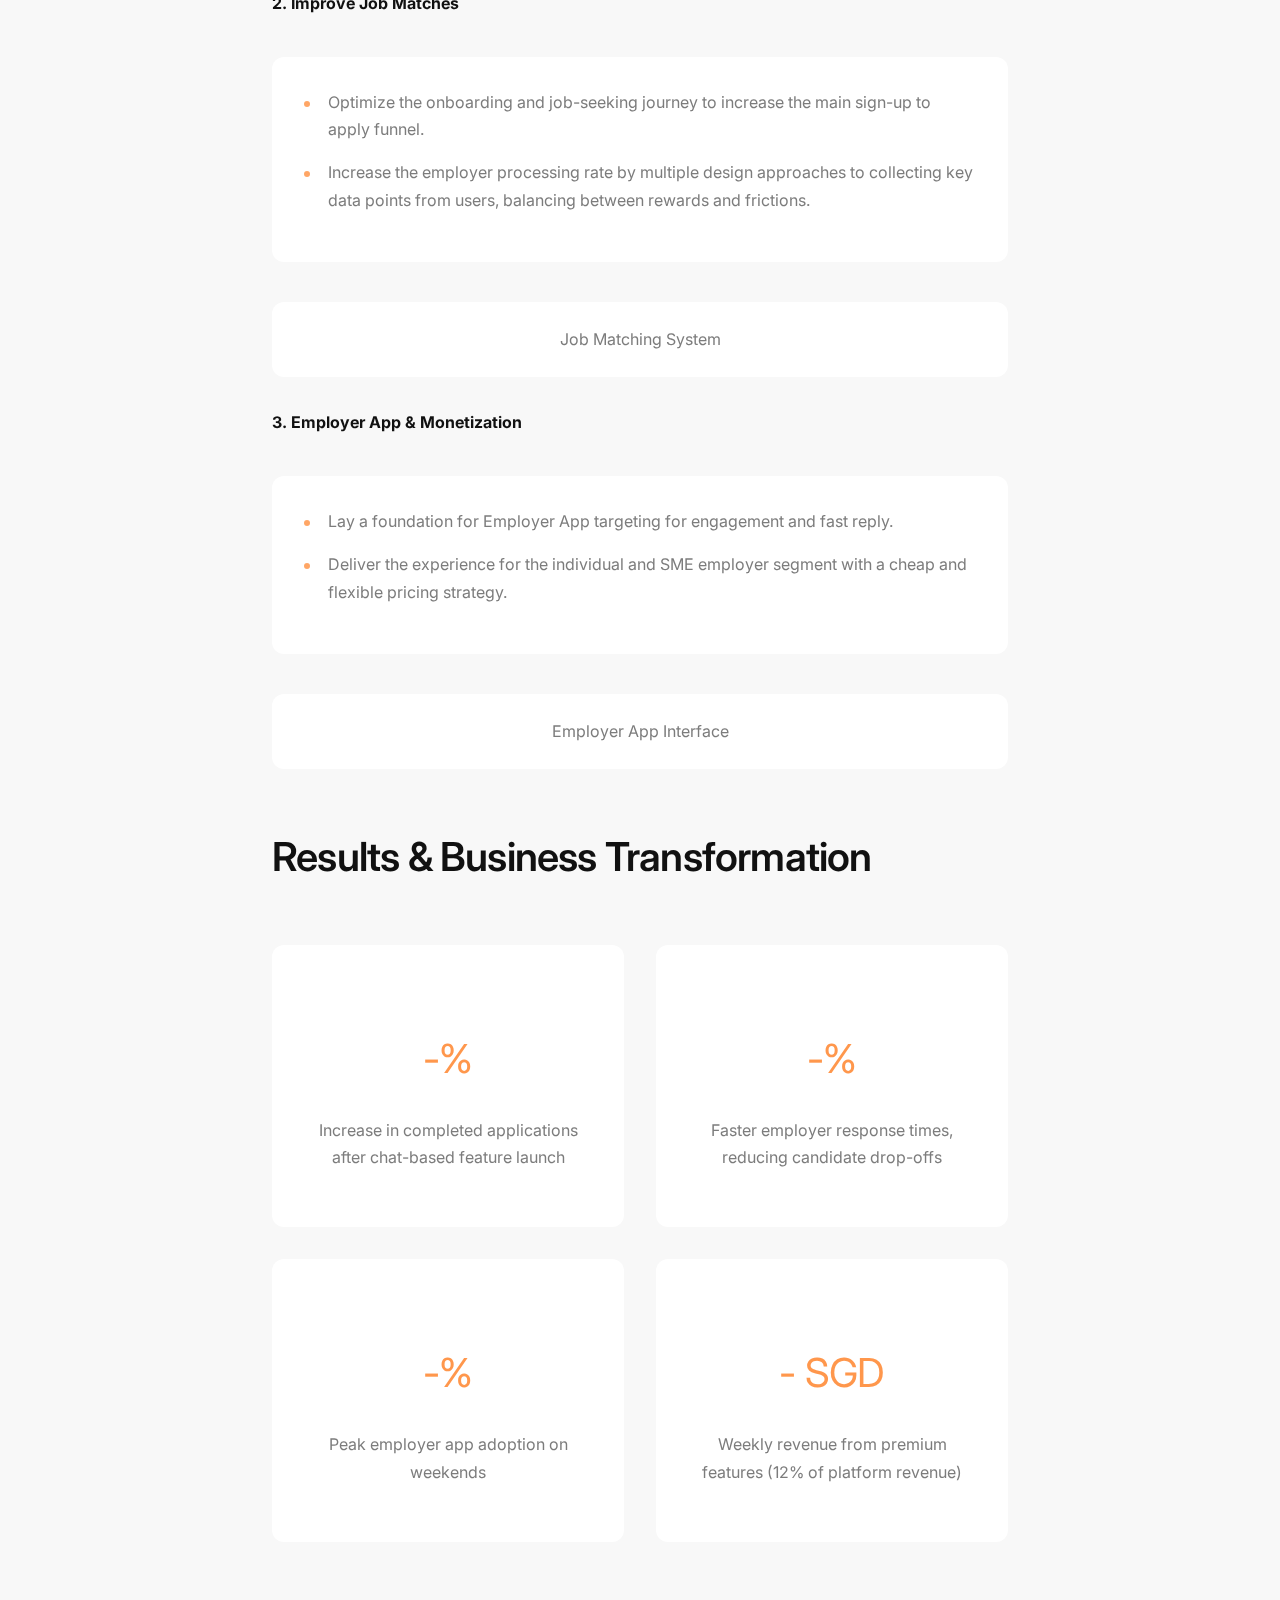
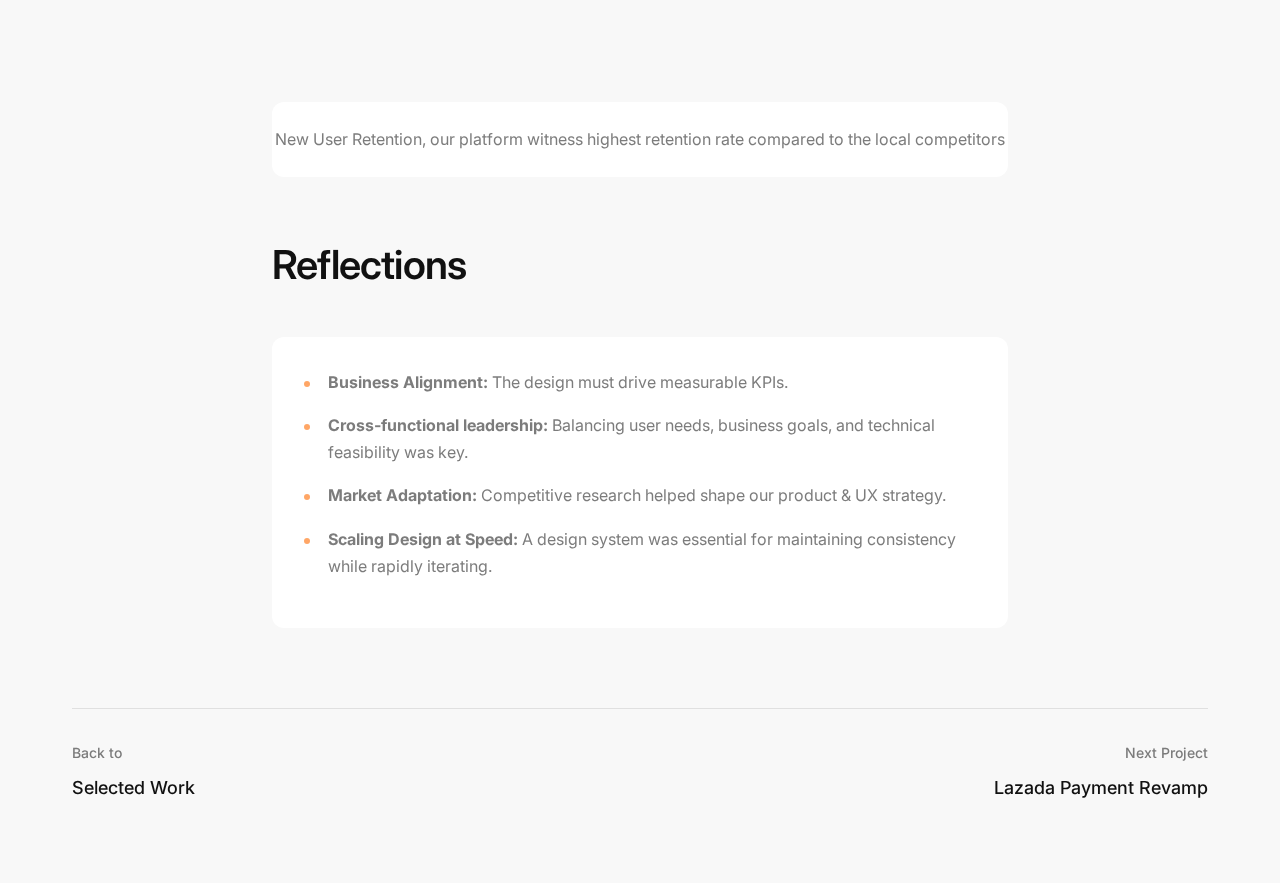
==== commit 7f029911: "Add Google Analytics tracking code to all HTML files" ====
--- a/glints-case-study.html
+++ b/glints-case-study.html
@@ -7,6 +7,16 @@
     <link rel="stylesheet" href="styles.css">
     <link rel="stylesheet" href="case-study.css">
     <link href="https://fonts.googleapis.com/css2?family=Inter:wght@400;500;600;700&display=swap" rel="stylesheet">
+    
+    <!-- Google tag (gtag.js) -->
+    <script async src="https://www.googletagmanager.com/gtag/js?id=G-EB65K7MLMJ"></script>
+    <script>
+      window.dataLayer = window.dataLayer || [];
+      function gtag(){dataLayer.push(arguments);}
+      gtag('js', new Date());
+
+      gtag('config', 'G-EB65K7MLMJ');
+    </script>
     
     <!-- Favicon -->
     <link rel="apple-touch-icon" sizes="180x180" href="assets/favicon/apple-touch-icon.png">
